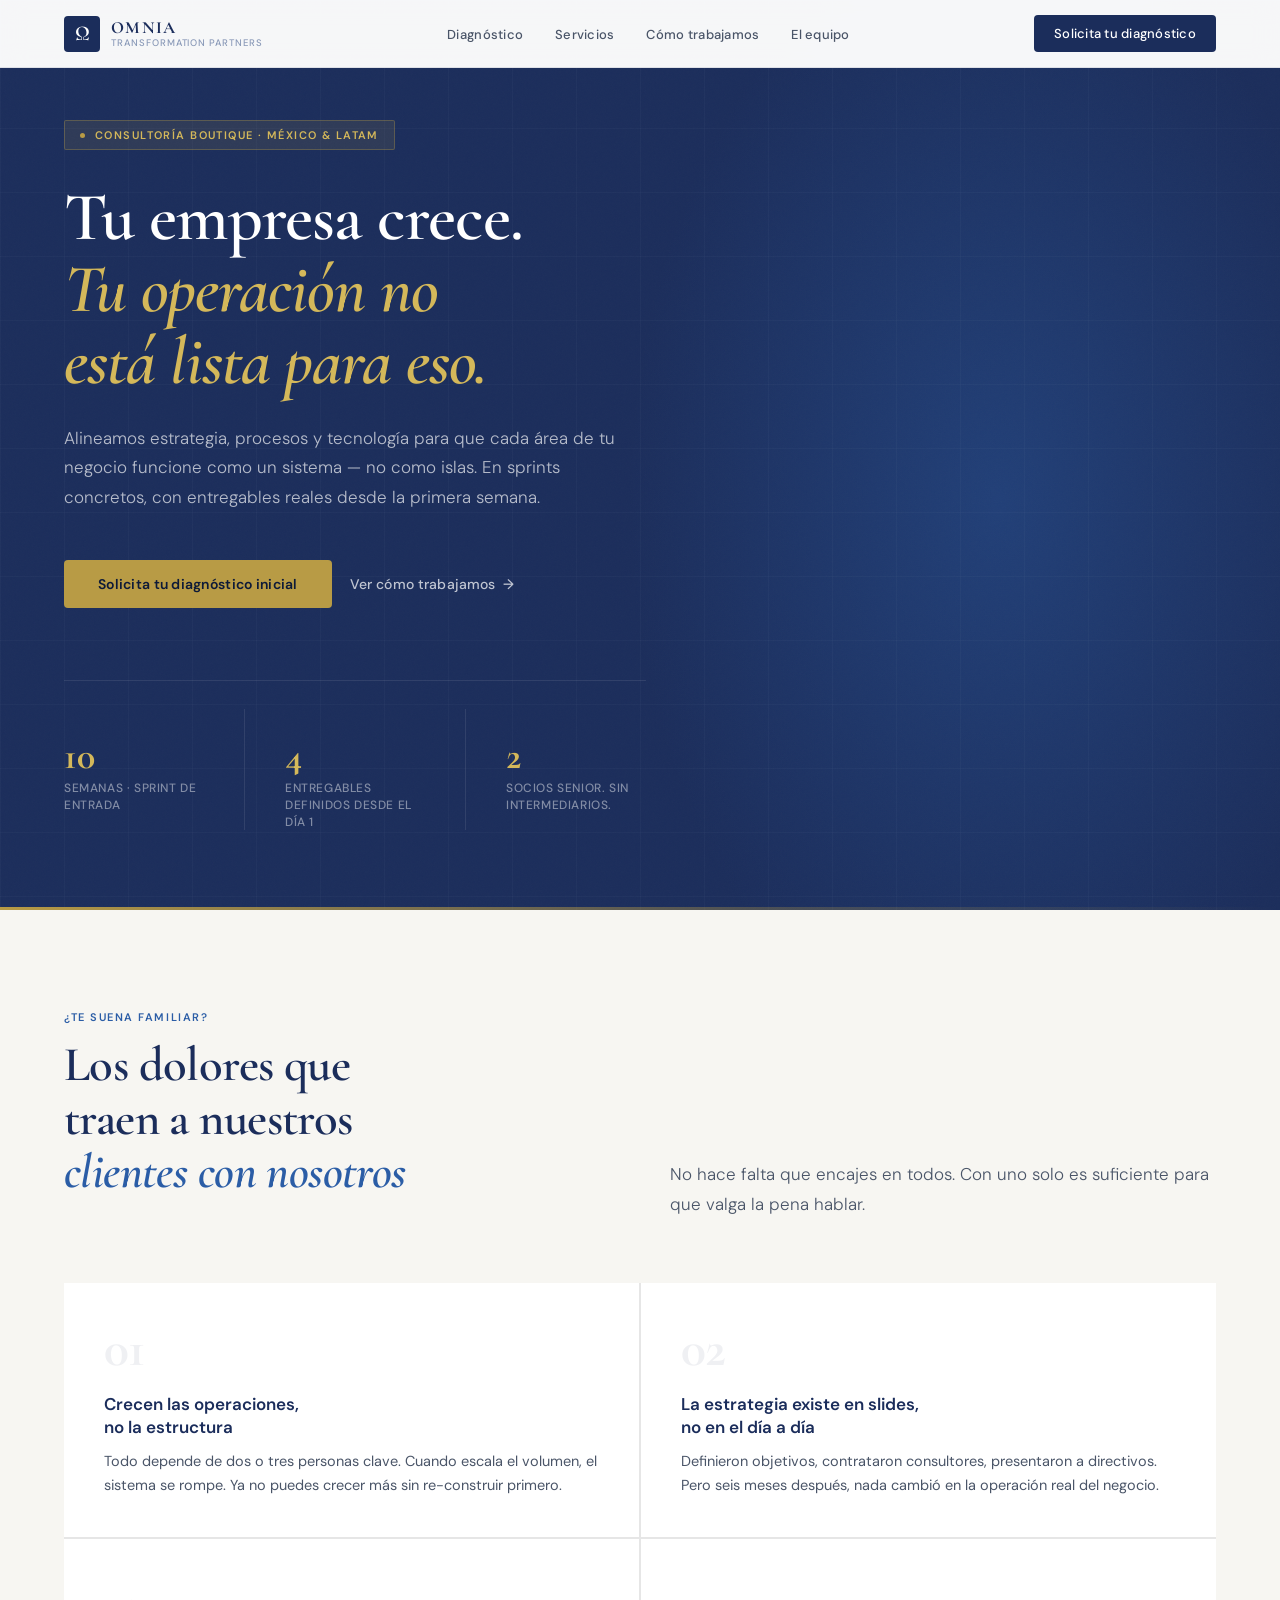
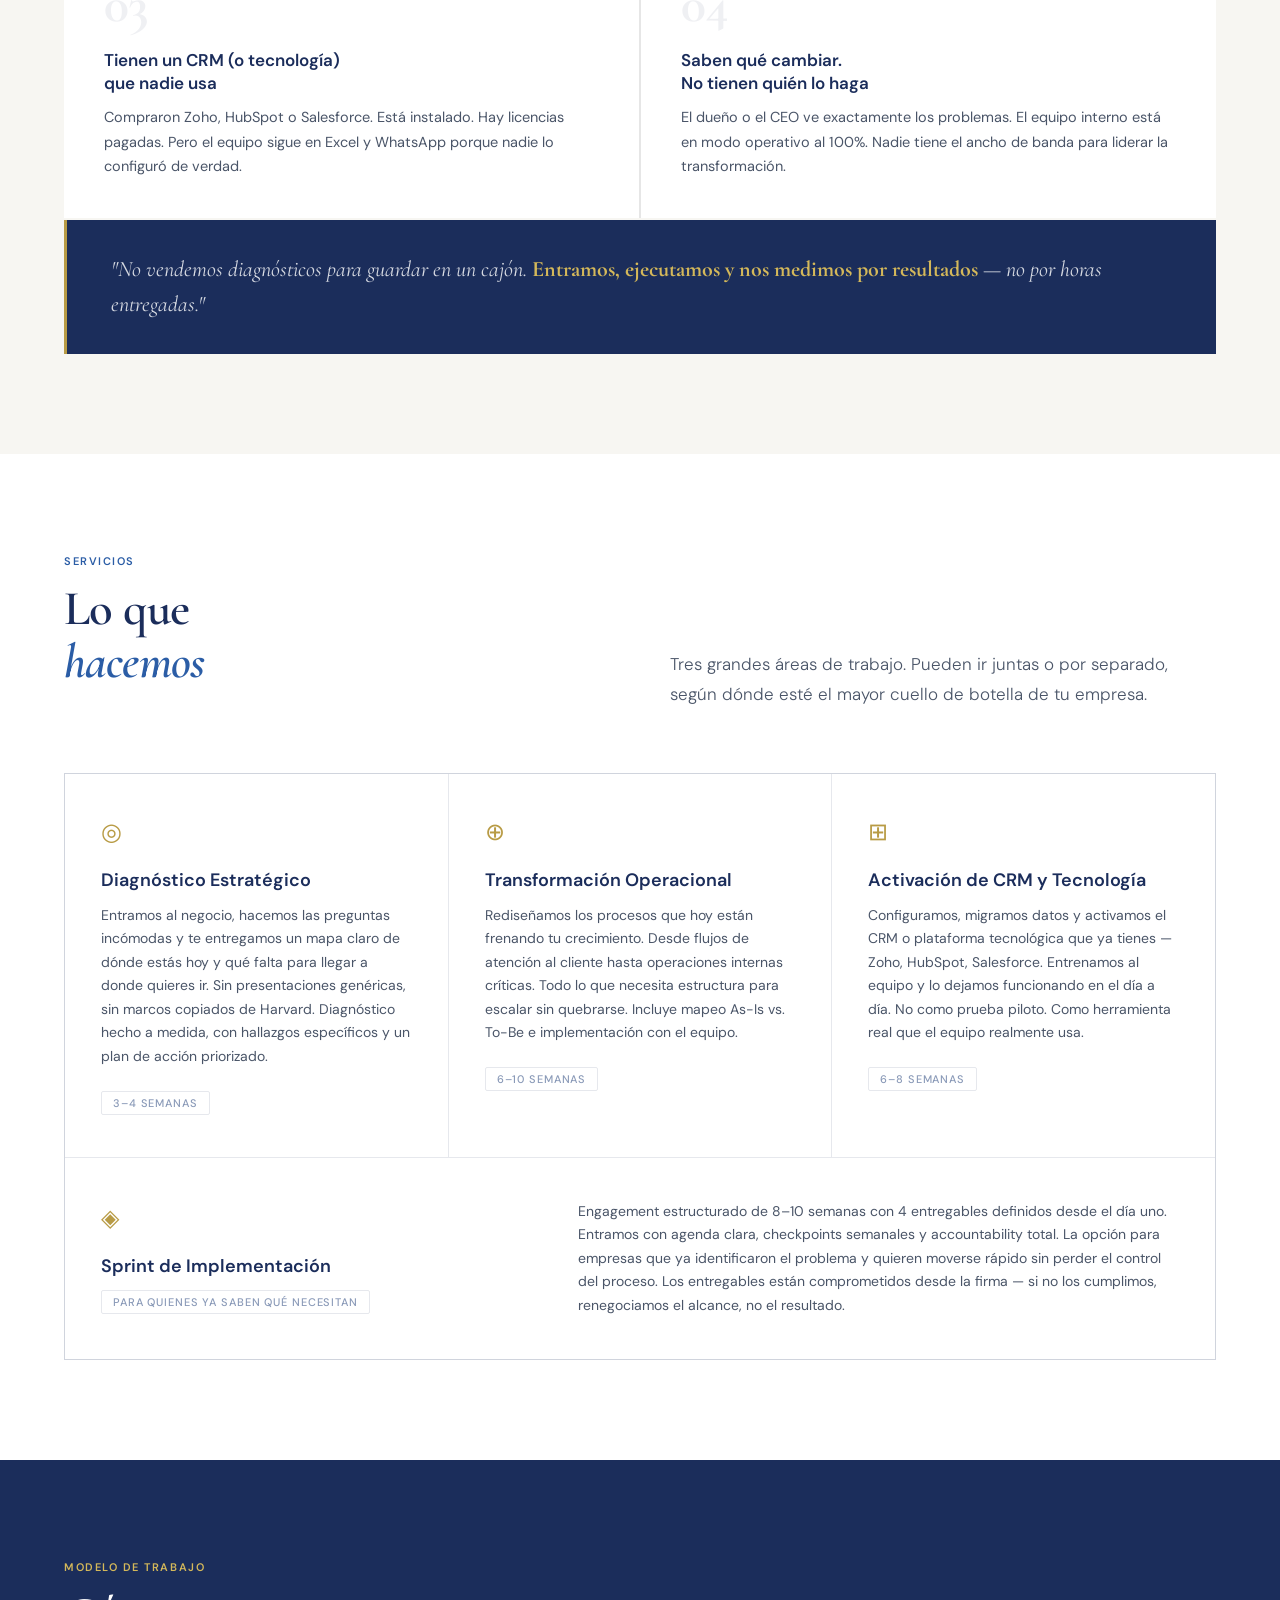
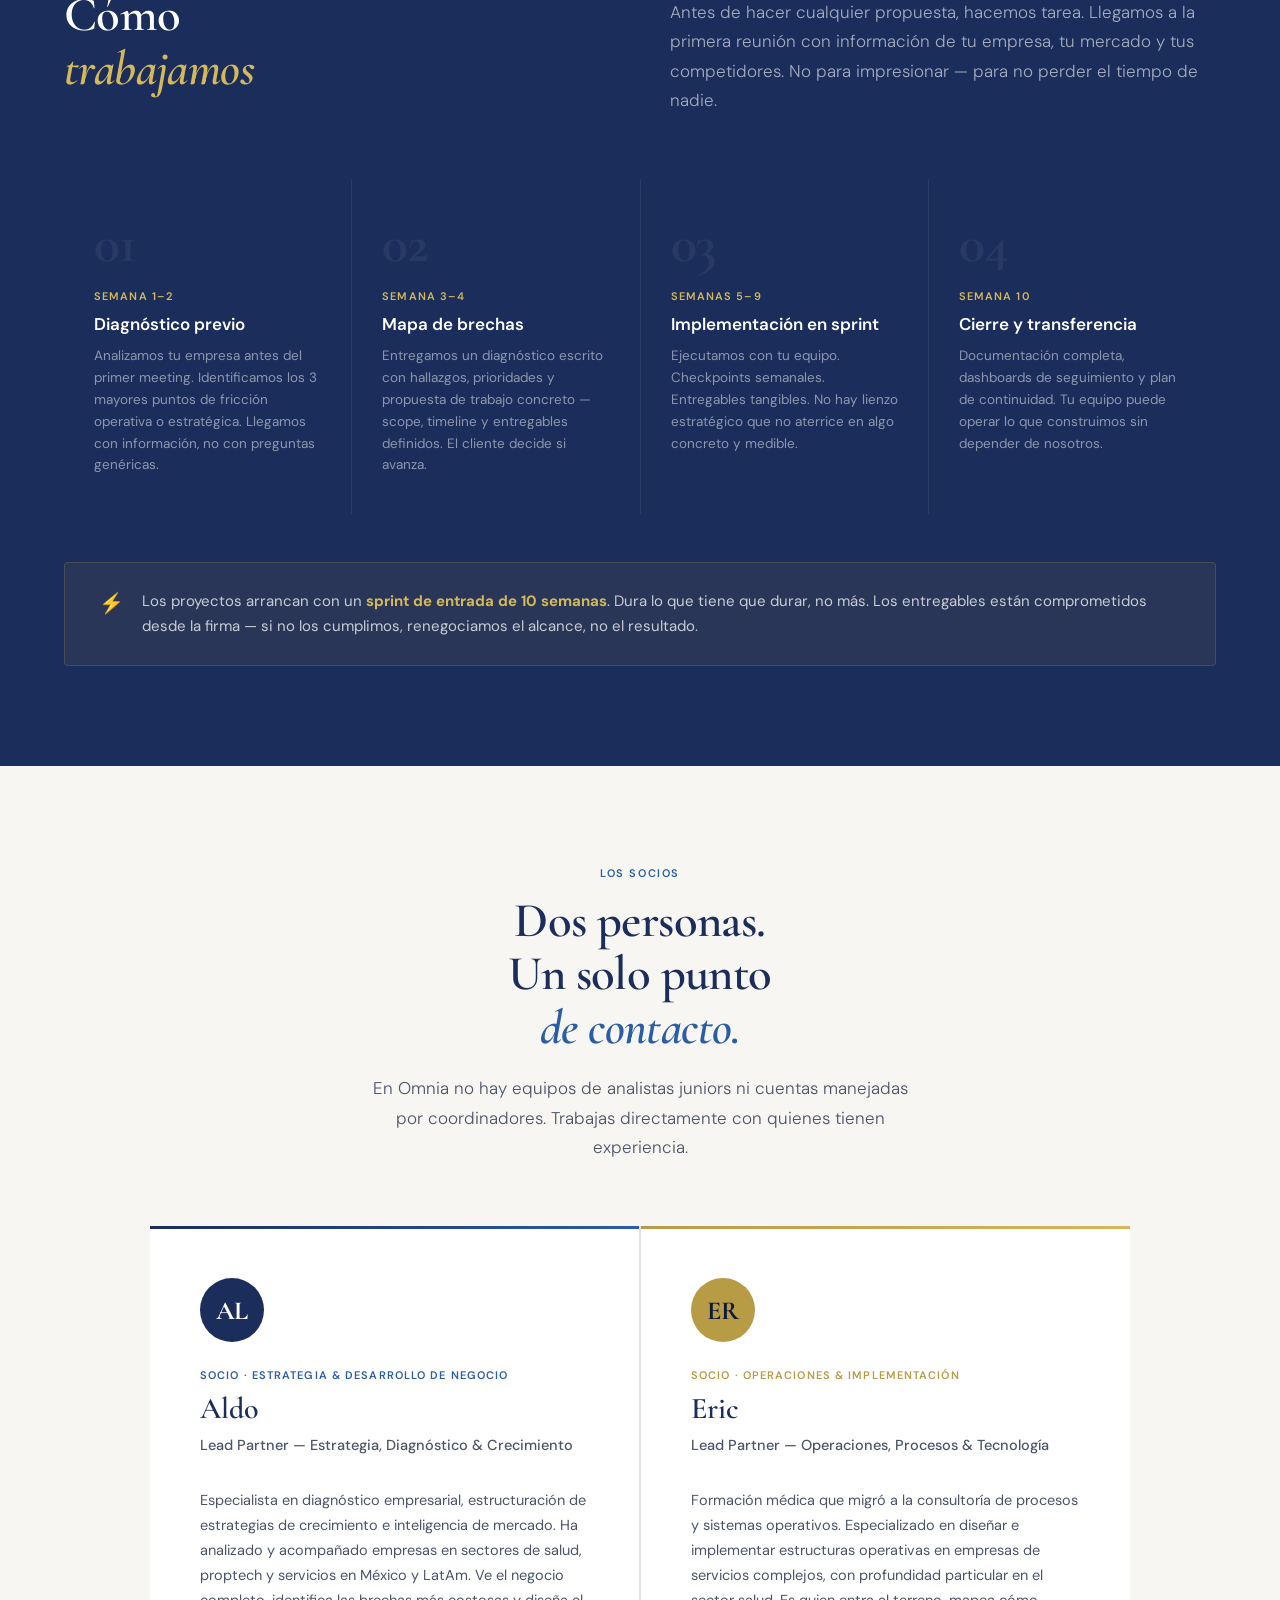
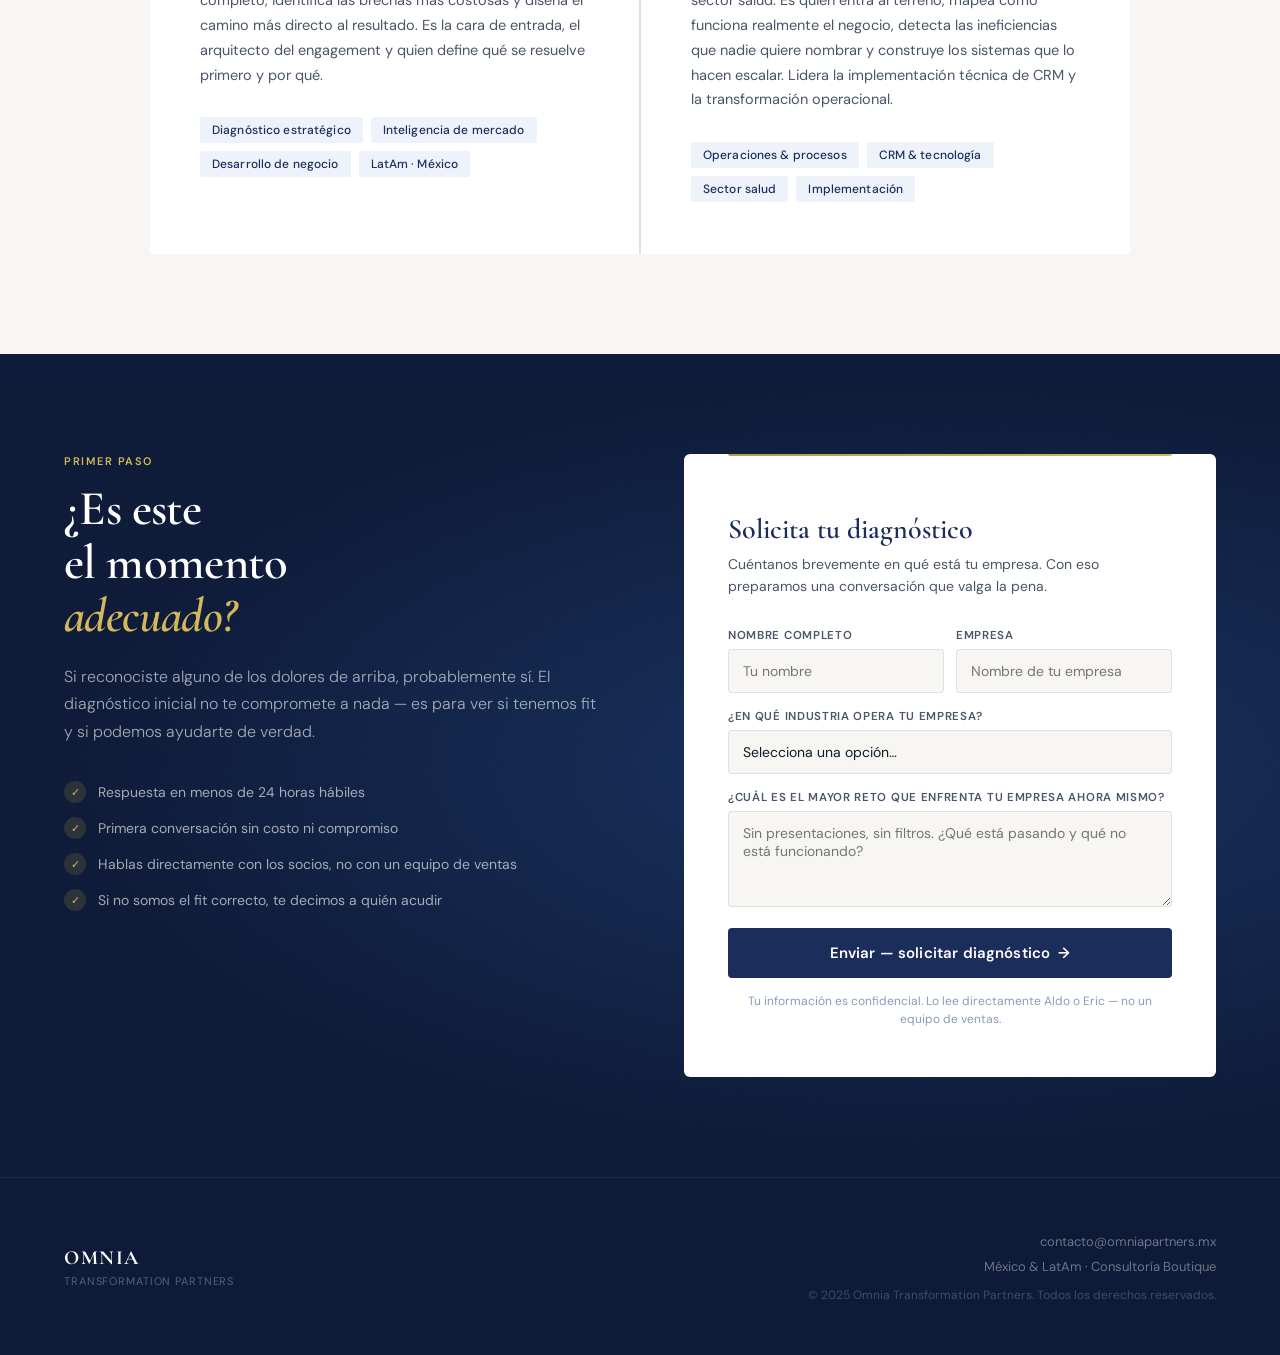
==== index.html @ 80f94634 "Add files via upload" ====
<!DOCTYPE html>
<html lang="es">
<head>
<meta charset="UTF-8">
<meta name="viewport" content="width=device-width, initial-scale=1.0">
<meta name="description" content="Omnia Transformation Partners — Consultoría boutique que alinea estrategia, procesos y tecnología para empresas en México y LatAm. Sprints concretos, entregables reales desde la primera semana.">
<meta property="og:title" content="Omnia Transformation Partners">
<meta property="og:description" content="Tu empresa crece. Tu operación no está lista para eso. Alineamos estrategia, procesos y tecnología en sprints concretos.">
<meta property="og:type" content="website">
<title>Omnia Transformation Partners — Consultoría Boutique · México & LatAm</title>

<link rel="preconnect" href="https://fonts.googleapis.com">
<link rel="preconnect" href="https://fonts.gstatic.com" crossorigin>
<link href="https://fonts.googleapis.com/css2?family=Cormorant+Garamond:ital,wght@0,400;0,500;0,600;0,700;1,400;1,600&family=DM+Sans:opsz,wght@9..40,300;9..40,400;9..40,500;9..40,600&display=swap" rel="stylesheet">

<style>
  /* ─── TOKENS ─── */
  :root {
    --navy:       #1B2D5B;
    --navy-deep:  #0D1A38;
    --navy-mid:   #152347;
    --blue:       #2B5DA6;
    --blue-light: #4A7BC4;
    --gold:       #B89B45;
    --gold-light: #D4B85A;
    --gold-pale:  rgba(184,155,69,0.12);
    --off-white:  #F7F6F2;
    --light-blue: #EEF3FB;
    --text-dark:  #0D1B2A;
    --text-mid:   #4A5568;
    --text-light: #8A9AB8;
    --white:      #FFFFFF;
    --border:     rgba(27,45,91,0.11);
    --border-w:   rgba(255,255,255,0.09);
  }

  /* ─── RESET ─── */
  *, *::before, *::after { margin: 0; padding: 0; box-sizing: border-box; }
  html { scroll-behavior: smooth; }
  body {
    font-family: 'DM Sans', sans-serif;
    color: var(--text-dark);
    background: var(--white);
    -webkit-font-smoothing: antialiased;
    overflow-x: hidden;
  }

  /* ─── ANIMATIONS ─── */
  @keyframes fadeUp {
    from { opacity: 0; transform: translateY(24px); }
    to   { opacity: 1; transform: translateY(0); }
  }
  @keyframes fadeIn {
    from { opacity: 0; }
    to   { opacity: 1; }
  }
  @keyframes gradientShift {
    0%   { background-position: 0% 50%; }
    50%  { background-position: 100% 50%; }
    100% { background-position: 0% 50%; }
  }
  @keyframes pulse-dot {
    0%, 100% { opacity: 1; }
    50%       { opacity: 0.4; }
  }

  .reveal {
    opacity: 0;
    transform: translateY(20px);
    transition: opacity 0.65s cubic-bezier(.22,1,.36,1), transform 0.65s cubic-bezier(.22,1,.36,1);
  }
  .reveal.visible {
    opacity: 1;
    transform: translateY(0);
  }
  .reveal-delay-1 { transition-delay: 0.1s; }
  .reveal-delay-2 { transition-delay: 0.2s; }
  .reveal-delay-3 { transition-delay: 0.3s; }
  .reveal-delay-4 { transition-delay: 0.4s; }

  /* ─── NAV ─── */
  nav {
    position: fixed;
    top: 0;
    left: 0;
    right: 0;
    z-index: 200;
    background: rgba(255,255,255,0.96);
    backdrop-filter: blur(12px);
    -webkit-backdrop-filter: blur(12px);
    border-bottom: 1px solid var(--border);
    padding: 0 5%;
    display: flex;
    align-items: center;
    justify-content: space-between;
    height: 68px;
    transition: box-shadow 0.3s;
  }
  nav.scrolled {
    box-shadow: 0 2px 20px rgba(13,26,56,0.08);
  }

  .logo {
    display: flex;
    align-items: center;
    gap: 11px;
    text-decoration: none;
  }
  .logo-mark {
    width: 36px;
    height: 36px;
    background: var(--navy);
    border-radius: 4px;
    display: flex;
    align-items: center;
    justify-content: center;
    color: white;
    font-family: 'Cormorant Garamond', serif;
    font-size: 21px;
    font-weight: 700;
    letter-spacing: -0.02em;
    flex-shrink: 0;
  }
  .logo-text { display: flex; flex-direction: column; line-height: 1.15; }
  .logo-text .brand {
    font-family: 'Cormorant Garamond', serif;
    font-size: 17px;
    font-weight: 700;
    color: var(--navy);
    letter-spacing: 0.08em;
  }
  .logo-text .sub {
    font-size: 9.5px;
    letter-spacing: 0.1em;
    text-transform: uppercase;
    color: var(--text-light);
    font-weight: 500;
  }

  .nav-links {
    display: flex;
    align-items: center;
    gap: 32px;
    list-style: none;
  }
  .nav-links a {
    font-size: 13px;
    font-weight: 500;
    color: var(--text-mid);
    text-decoration: none;
    letter-spacing: 0.02em;
    transition: color 0.2s;
  }
  .nav-links a:hover { color: var(--navy); }

  .nav-right { display: flex; align-items: center; gap: 24px; }

  .nav-cta {
    background: var(--navy);
    color: var(--white);
    padding: 10px 20px;
    border-radius: 4px;
    font-size: 13px;
    font-weight: 500;
    text-decoration: none;
    letter-spacing: 0.02em;
    transition: background 0.2s;
    white-space: nowrap;
  }
  .nav-cta:hover { background: var(--blue); }

  /* Hamburger */
  .hamburger {
    display: none;
    flex-direction: column;
    gap: 5px;
    cursor: pointer;
    padding: 4px;
    background: none;
    border: none;
  }
  .hamburger span {
    display: block;
    width: 24px;
    height: 2px;
    background: var(--navy);
    border-radius: 2px;
    transition: all 0.3s;
  }
  .hamburger.open span:nth-child(1) { transform: translateY(7px) rotate(45deg); }
  .hamburger.open span:nth-child(2) { opacity: 0; }
  .hamburger.open span:nth-child(3) { transform: translateY(-7px) rotate(-45deg); }

  /* Mobile nav */
  .mobile-menu {
    display: none;
    position: fixed;
    top: 68px;
    left: 0;
    right: 0;
    background: var(--white);
    border-bottom: 1px solid var(--border);
    padding: 24px 5%;
    z-index: 199;
    flex-direction: column;
    gap: 20px;
    box-shadow: 0 8px 32px rgba(13,26,56,0.1);
  }
  .mobile-menu.open { display: flex; }
  .mobile-menu a {
    font-size: 15px;
    font-weight: 500;
    color: var(--text-dark);
    text-decoration: none;
    padding: 8px 0;
    border-bottom: 1px solid var(--border);
  }
  .mobile-menu .mobile-cta {
    background: var(--navy);
    color: var(--white);
    padding: 14px 20px;
    border-radius: 4px;
    text-align: center;
    font-weight: 600;
    border: none;
  }

  /* ─── HERO ─── */
  .hero {
    background: var(--navy);
    min-height: 100svh;
    display: flex;
    align-items: center;
    padding: 120px 5% 80px;
    position: relative;
    overflow: hidden;
  }

  /* Radial gradient orbs */
  .hero::before {
    content: '';
    position: absolute;
    top: -10%;
    right: -8%;
    width: 60%;
    height: 130%;
    background: radial-gradient(ellipse at center, rgba(43,93,166,0.38) 0%, transparent 68%);
    pointer-events: none;
  }
  .hero::after {
    content: '';
    position: absolute;
    bottom: 0;
    left: 0;
    right: 0;
    height: 3px;
    background: linear-gradient(90deg, var(--gold) 0%, rgba(184,155,69,0.3) 60%, transparent 100%);
  }

  /* Noise texture overlay */
  .hero-noise {
    position: absolute;
    inset: 0;
    opacity: 0.025;
    background-image: url("data:image/svg+xml,%3Csvg viewBox='0 0 256 256' xmlns='http://www.w3.org/2000/svg'%3E%3Cfilter id='noise'%3E%3CfeTurbulence type='fractalNoise' baseFrequency='0.9' numOctaves='4' stitchTiles='stitch'/%3E%3C/filter%3E%3Crect width='100%25' height='100%25' filter='url(%23noise)'/%3E%3C/svg%3E");
    background-repeat: repeat;
    background-size: 128px;
    pointer-events: none;
  }

  /* Decorative grid lines */
  .hero-grid {
    position: absolute;
    inset: 0;
    background-image:
      linear-gradient(rgba(255,255,255,0.025) 1px, transparent 1px),
      linear-gradient(90deg, rgba(255,255,255,0.025) 1px, transparent 1px);
    background-size: 64px 64px;
    pointer-events: none;
  }

  .hero-inner {
    max-width: 820px;
    position: relative;
    z-index: 1;
    animation: fadeUp 0.9s cubic-bezier(.22,1,.36,1) both;
  }

  .hero-eyebrow {
    display: inline-flex;
    align-items: center;
    gap: 10px;
    background: rgba(184,155,69,0.12);
    border: 1px solid rgba(184,155,69,0.32);
    border-radius: 2px;
    padding: 7px 15px;
    margin-bottom: 32px;
    font-size: 11px;
    letter-spacing: 0.13em;
    text-transform: uppercase;
    color: var(--gold-light);
    font-weight: 600;
  }
  .eyebrow-dot {
    width: 5px;
    height: 5px;
    background: var(--gold);
    border-radius: 50%;
    animation: pulse-dot 2s ease-in-out infinite;
  }

  h1 {
    font-family: 'Cormorant Garamond', serif;
    font-size: clamp(42px, 5.5vw, 68px);
    font-weight: 600;
    line-height: 1.06;
    color: var(--white);
    letter-spacing: -0.015em;
    margin-bottom: 26px;
  }
  h1 em {
    font-style: italic;
    color: var(--gold-light);
  }

  .hero-sub {
    font-size: 17px;
    line-height: 1.72;
    color: rgba(255,255,255,0.68);
    max-width: 580px;
    margin-bottom: 48px;
    font-weight: 300;
  }

  .hero-ctas {
    display: flex;
    gap: 18px;
    align-items: center;
    flex-wrap: wrap;
    margin-bottom: 72px;
  }

  .btn-primary {
    background: var(--gold);
    color: var(--navy-deep);
    padding: 15px 34px;
    border-radius: 4px;
    font-size: 14px;
    font-weight: 600;
    text-decoration: none;
    letter-spacing: 0.02em;
    cursor: pointer;
    border: none;
    display: inline-block;
    transition: background 0.2s, transform 0.15s;
  }
  .btn-primary:hover { background: var(--gold-light); transform: translateY(-1px); }
  .btn-primary:active { transform: translateY(0); }

  .btn-ghost {
    color: rgba(255,255,255,0.72);
    font-size: 14px;
    font-weight: 500;
    text-decoration: none;
    display: inline-flex;
    align-items: center;
    gap: 8px;
    cursor: pointer;
    letter-spacing: 0.01em;
    padding: 15px 0;
    transition: color 0.2s;
  }
  .btn-ghost:hover { color: var(--white); }
  .btn-ghost .arr { transition: transform 0.2s; }
  .btn-ghost:hover .arr { transform: translateX(5px); }

  .hero-stats {
    display: flex;
    gap: 0;
    border-top: 1px solid rgba(255,255,255,0.09);
    padding-top: 0;
  }
  .stat-item {
    padding: 28px 40px 0 0;
    margin-top: 28px;
    margin-right: 40px;
    border-right: 1px solid rgba(255,255,255,0.09);
  }
  .stat-item:last-child { border-right: none; margin-right: 0; padding-right: 0; }
  .stat-item .num {
    font-family: 'Cormorant Garamond', serif;
    font-size: 38px;
    font-weight: 700;
    color: var(--gold-light);
    line-height: 1;
    margin-bottom: 5px;
  }
  .stat-item .label {
    font-size: 12px;
    color: rgba(255,255,255,0.45);
    letter-spacing: 0.05em;
    text-transform: uppercase;
    font-weight: 500;
    line-height: 1.4;
    max-width: 140px;
  }

  /* ─── SECTION COMMONS ─── */
  section { padding: 100px 5%; }

  .section-eyebrow {
    font-size: 11px;
    letter-spacing: 0.14em;
    text-transform: uppercase;
    color: var(--blue);
    font-weight: 600;
    margin-bottom: 14px;
  }

  h2 {
    font-family: 'Cormorant Garamond', serif;
    font-size: clamp(32px, 3.8vw, 50px);
    font-weight: 600;
    line-height: 1.1;
    letter-spacing: -0.012em;
    color: var(--navy);
    margin-bottom: 20px;
  }
  h2 em { font-style: italic; color: var(--blue); }

  .section-intro {
    font-size: 17px;
    line-height: 1.72;
    color: var(--text-mid);
    font-weight: 300;
  }

  .two-col-header {
    display: grid;
    grid-template-columns: 1fr 1fr;
    gap: 60px;
    align-items: end;
    margin-bottom: 64px;
  }

  /* ─── PAIN POINTS ─── */
  #dolores { background: var(--off-white); }

  .pain-cards {
    display: grid;
    grid-template-columns: 1fr 1fr;
    gap: 2px;
    background: rgba(27,45,91,0.08);
  }

  .pain-card {
    background: var(--white);
    padding: 40px;
    position: relative;
    transition: background 0.25s;
  }
  .pain-card:hover { background: var(--light-blue); }

  .pain-num {
    font-family: 'Cormorant Garamond', serif;
    font-size: 52px;
    font-weight: 700;
    color: rgba(27,45,91,0.07);
    line-height: 1;
    margin-bottom: 18px;
    letter-spacing: -0.02em;
  }

  .pain-card h3 {
    font-size: 17px;
    font-weight: 600;
    color: var(--navy);
    margin-bottom: 10px;
    line-height: 1.35;
  }
  .pain-card p {
    font-size: 14.5px;
    line-height: 1.68;
    color: var(--text-mid);
  }

  .pain-quote {
    margin-top: 2px;
    background: var(--navy);
    border-left: 3px solid var(--gold);
    padding: 32px 44px;
  }
  .pain-quote blockquote {
    font-family: 'Cormorant Garamond', serif;
    font-size: 22px;
    font-style: italic;
    color: rgba(255,255,255,0.82);
    line-height: 1.58;
    font-weight: 400;
  }
  .pain-quote blockquote strong { color: var(--gold-light); font-style: normal; }

  /* ─── SERVICES ─── */
  #servicios { background: var(--white); }

  .services-grid {
    display: grid;
    grid-template-columns: repeat(3, 1fr);
    gap: 1px;
    background: var(--border);
    border: 1px solid var(--border);
  }

  .svc-card {
    background: var(--white);
    padding: 42px 36px;
    transition: background 0.25s;
    cursor: default;
  }
  .svc-card:hover { background: var(--navy); }
  .svc-card:hover .svc-icon      { color: var(--gold-light); }
  .svc-card:hover h3             { color: var(--white); }
  .svc-card:hover p              { color: rgba(255,255,255,0.6); }
  .svc-card:hover .svc-duration  { border-color: rgba(255,255,255,0.18); color: rgba(255,255,255,0.45); }

  .svc-icon {
    font-size: 24px;
    margin-bottom: 22px;
    color: var(--gold);
    display: block;
    transition: color 0.25s;
  }
  .svc-card h3 {
    font-size: 18px;
    font-weight: 600;
    color: var(--navy);
    margin-bottom: 12px;
    line-height: 1.28;
    transition: color 0.25s;
  }
  .svc-card p {
    font-size: 14px;
    line-height: 1.68;
    color: var(--text-mid);
    margin-bottom: 22px;
    transition: color 0.25s;
  }
  .svc-duration {
    display: inline-block;
    font-size: 11px;
    letter-spacing: 0.08em;
    text-transform: uppercase;
    color: var(--text-light);
    border: 1px solid var(--border);
    padding: 4px 11px;
    border-radius: 2px;
    font-weight: 500;
    transition: all 0.25s;
  }

  /* Sprint wide card */
  .svc-card.wide {
    grid-column: span 3;
    display: grid;
    grid-template-columns: 5fr 7fr;
    gap: 48px;
    align-items: center;
    border-top: none;
  }
  .svc-card.wide .svc-card-left { }
  .svc-card.wide p { margin-bottom: 0; }

  /* ─── HOW WE WORK ─── */
  #como-trabajamos {
    background: var(--navy);
    color: var(--white);
  }
  #como-trabajamos .section-eyebrow { color: var(--gold-light); }
  #como-trabajamos h2              { color: var(--white); }
  #como-trabajamos h2 em           { color: var(--gold-light); }
  #como-trabajamos .section-intro  { color: rgba(255,255,255,0.6); }

  .sprint-grid {
    display: grid;
    grid-template-columns: repeat(4, 1fr);
    gap: 1px;
    background: rgba(255,255,255,0.08);
    margin-top: 64px;
  }

  .sprint-step {
    background: var(--navy);
    padding: 38px 30px;
    transition: background 0.25s;
  }
  .sprint-step:hover { background: rgba(43,93,166,0.28); }

  .step-num {
    font-family: 'Cormorant Garamond', serif;
    font-size: 54px;
    font-weight: 700;
    color: rgba(255,255,255,0.06);
    line-height: 1;
    margin-bottom: 18px;
    letter-spacing: -0.02em;
  }
  .step-week {
    font-size: 11px;
    letter-spacing: 0.1em;
    text-transform: uppercase;
    color: var(--gold-light);
    font-weight: 600;
    margin-bottom: 10px;
  }
  .sprint-step h3 {
    font-size: 17px;
    font-weight: 600;
    color: var(--white);
    margin-bottom: 10px;
    line-height: 1.3;
  }
  .sprint-step p {
    font-size: 13.5px;
    line-height: 1.62;
    color: rgba(255,255,255,0.5);
  }

  .how-callout {
    margin-top: 48px;
    display: flex;
    align-items: flex-start;
    gap: 18px;
    padding: 26px 34px;
    background: rgba(184,155,69,0.09);
    border: 1px solid rgba(184,155,69,0.22);
    border-radius: 4px;
  }
  .callout-icon { font-size: 20px; margin-top: 1px; flex-shrink: 0; }
  .how-callout p {
    font-size: 15px;
    color: rgba(255,255,255,0.75);
    line-height: 1.65;
  }
  .how-callout strong { color: var(--gold-light); }

  /* ─── TEAM ─── */
  #equipo { background: var(--off-white); }

  .team-header {
    text-align: center;
    max-width: 560px;
    margin: 0 auto 64px;
  }
  .team-header .section-intro {
    text-align: center;
    margin-top: 14px;
  }

  .partners {
    display: grid;
    grid-template-columns: 1fr 1fr;
    gap: 2px;
    background: var(--border);
    max-width: 980px;
    margin: 0 auto;
  }

  .partner-card {
    background: var(--white);
    padding: 52px 50px;
    position: relative;
    overflow: hidden;
  }
  .partner-card::before {
    content: '';
    position: absolute;
    top: 0; left: 0; right: 0;
    height: 3px;
    background: linear-gradient(90deg, var(--navy), var(--blue));
  }
  .partner-card.gold-top::before {
    background: linear-gradient(90deg, var(--gold), var(--gold-light));
  }

  .partner-avatar {
    width: 64px;
    height: 64px;
    border-radius: 50%;
    background: var(--navy);
    display: flex;
    align-items: center;
    justify-content: center;
    font-family: 'Cormorant Garamond', serif;
    font-size: 26px;
    font-weight: 700;
    color: var(--white);
    margin-bottom: 26px;
    letter-spacing: -0.01em;
  }
  .partner-avatar.gold {
    background: var(--gold);
    color: var(--navy-deep);
  }

  .partner-role {
    font-size: 11px;
    letter-spacing: 0.1em;
    text-transform: uppercase;
    color: var(--blue);
    font-weight: 600;
    margin-bottom: 8px;
  }
  .gold-top .partner-role { color: var(--gold); }

  .partner-card h3 {
    font-family: 'Cormorant Garamond', serif;
    font-size: 30px;
    font-weight: 600;
    color: var(--navy);
    margin-bottom: 6px;
  }
  .partner-title {
    font-size: 14px;
    font-weight: 500;
    color: var(--text-mid);
    margin-bottom: 24px;
  }
  .partner-card p {
    font-size: 14.5px;
    line-height: 1.72;
    color: var(--text-mid);
    margin-bottom: 30px;
  }

  .partner-tags {
    display: flex;
    flex-wrap: wrap;
    gap: 8px;
  }
  .tag {
    font-size: 12px;
    padding: 5px 12px;
    border-radius: 2px;
    font-weight: 500;
    background: var(--light-blue);
    color: var(--navy);
    letter-spacing: 0.01em;
  }

  /* ─── CTA / FORM ─── */
  #contacto {
    background: var(--navy-deep);
    position: relative;
    overflow: hidden;
  }
  #contacto::before {
    content: '';
    position: absolute;
    inset: 0;
    background: radial-gradient(ellipse at 72% 50%, rgba(43,93,166,0.36) 0%, transparent 65%);
    pointer-events: none;
  }
  #contacto .hero-noise { opacity: 0.02; }

  .cta-inner {
    display: grid;
    grid-template-columns: 1fr 1fr;
    gap: 88px;
    align-items: start;
    position: relative;
    z-index: 1;
  }

  .cta-copy .section-eyebrow { color: var(--gold-light); }
  .cta-copy h2 { color: var(--white); }
  .cta-copy h2 em { color: var(--gold-light); }
  .cta-copy > p {
    font-size: 16px;
    line-height: 1.72;
    color: rgba(255,255,255,0.62);
    margin-bottom: 36px;
    font-weight: 300;
  }

  .trust-list {
    display: flex;
    flex-direction: column;
    gap: 14px;
  }
  .trust-item {
    display: flex;
    align-items: center;
    gap: 12px;
    font-size: 14px;
    color: rgba(255,255,255,0.62);
    line-height: 1.45;
  }
  .trust-check {
    width: 22px;
    height: 22px;
    background: rgba(184,155,69,0.18);
    border-radius: 50%;
    display: flex;
    align-items: center;
    justify-content: center;
    font-size: 11px;
    color: var(--gold-light);
    flex-shrink: 0;
  }

  /* Form */
  .cta-form-wrap {
    background: var(--white);
    border-radius: 6px;
    padding: 48px 44px;
    position: relative;
  }
  .cta-form-wrap::before {
    content: '';
    position: absolute;
    top: 0; left: 44px; right: 44px;
    height: 2px;
    background: linear-gradient(90deg, var(--gold), var(--gold-light));
    border-radius: 0 0 2px 2px;
  }

  .cta-form-wrap h3 {
    font-family: 'Cormorant Garamond', serif;
    font-size: 28px;
    font-weight: 600;
    color: var(--navy);
    margin-bottom: 8px;
    margin-top: 10px;
  }
  .form-sub {
    font-size: 14px;
    color: var(--text-mid);
    margin-bottom: 30px;
    line-height: 1.55;
  }

  .form-group { margin-bottom: 16px; }
  .form-group label {
    display: block;
    font-size: 11.5px;
    font-weight: 600;
    letter-spacing: 0.06em;
    text-transform: uppercase;
    color: var(--text-mid);
    margin-bottom: 6px;
  }
  .form-group input,
  .form-group textarea,
  .form-group select {
    width: 100%;
    padding: 12px 14px;
    border: 1.5px solid var(--border);
    border-radius: 4px;
    font-family: 'DM Sans', sans-serif;
    font-size: 14px;
    color: var(--text-dark);
    background: var(--off-white);
    outline: none;
    transition: border-color 0.2s, background 0.2s;
    resize: vertical;
    appearance: none;
  }
  .form-group input:focus,
  .form-group textarea:focus,
  .form-group select:focus {
    border-color: var(--navy);
    background: var(--white);
  }
  .form-group textarea { min-height: 96px; }

  .form-grid { display: grid; grid-template-columns: 1fr 1fr; gap: 12px; }

  .form-submit {
    width: 100%;
    background: var(--navy);
    color: var(--white);
    padding: 15px;
    border: none;
    border-radius: 4px;
    font-family: 'DM Sans', sans-serif;
    font-size: 15px;
    font-weight: 600;
    cursor: pointer;
    margin-top: 8px;
    letter-spacing: 0.01em;
    transition: background 0.2s, transform 0.15s;
    display: flex;
    align-items: center;
    justify-content: center;
    gap: 8px;
  }
  .form-submit:hover { background: var(--blue); }
  .form-submit:active { transform: scale(0.99); }
  .form-submit .submit-arrow { transition: transform 0.2s; }
  .form-submit:hover .submit-arrow { transform: translateX(4px); }

  .form-disclaimer {
    margin-top: 14px;
    font-size: 12px;
    color: var(--text-light);
    text-align: center;
    line-height: 1.55;
  }

  /* Form success state */
  .form-success {
    display: none;
    flex-direction: column;
    align-items: center;
    text-align: center;
    padding: 40px 20px;
    gap: 16px;
  }
  .form-success.visible { display: flex; }
  .success-icon {
    width: 64px;
    height: 64px;
    background: rgba(27,45,91,0.06);
    border-radius: 50%;
    display: flex;
    align-items: center;
    justify-content: center;
    font-size: 26px;
    color: var(--gold);
  }
  .form-success h4 {
    font-family: 'Cormorant Garamond', serif;
    font-size: 24px;
    font-weight: 600;
    color: var(--navy);
  }
  .form-success p {
    font-size: 14px;
    color: var(--text-mid);
    line-height: 1.6;
    max-width: 300px;
  }

  /* ─── FOOTER ─── */
  footer {
    background: var(--navy-deep);
    padding: 52px 5%;
    display: flex;
    align-items: center;
    justify-content: space-between;
    border-top: 1px solid rgba(255,255,255,0.06);
  }

  .footer-logo .brand {
    font-family: 'Cormorant Garamond', serif;
    font-size: 20px;
    font-weight: 700;
    color: var(--white);
    letter-spacing: 0.08em;
  }
  .footer-logo .sub {
    font-size: 11px;
    letter-spacing: 0.08em;
    text-transform: uppercase;
    color: rgba(255,255,255,0.3);
    margin-top: 4px;
  }

  .footer-right {
    text-align: right;
  }
  .footer-right a {
    font-size: 13px;
    color: rgba(255,255,255,0.4);
    text-decoration: none;
    display: block;
    line-height: 1.9;
    transition: color 0.2s;
  }
  .footer-right a:hover { color: rgba(255,255,255,0.7); }
  .footer-right .copyright {
    font-size: 12px;
    color: rgba(255,255,255,0.22);
    margin-top: 8px;
  }

  /* ─── RESPONSIVE ─── */
  @media (max-width: 960px) {
    .nav-links { display: none; }
    .hamburger { display: flex; }

    .two-col-header { grid-template-columns: 1fr; gap: 24px; }
    .cta-inner { grid-template-columns: 1fr; gap: 48px; }
    .sprint-grid { grid-template-columns: 1fr 1fr; }
    .svc-card.wide { grid-column: span 3; }
  }

  @media (max-width: 768px) {
    section { padding: 72px 5%; }

    .hero { padding: 100px 5% 64px; }
    .hero-stats { flex-direction: column; gap: 0; }
    .stat-item { border-right: none; border-bottom: 1px solid rgba(255,255,255,0.09); padding: 20px 0; margin: 0; }
    .stat-item:last-child { border-bottom: none; }

    .pain-cards { grid-template-columns: 1fr; }
    .services-grid { grid-template-columns: 1fr; }
    .svc-card.wide { grid-column: span 1; grid-template-columns: 1fr; }
    .sprint-grid { grid-template-columns: 1fr; }
    .partners { grid-template-columns: 1fr; }
    .form-grid { grid-template-columns: 1fr; }
    .partner-card { padding: 40px 32px; }
    .cta-form-wrap { padding: 36px 28px; }

    footer { flex-direction: column; gap: 28px; text-align: center; }
    .footer-right { text-align: center; }
  }

  @media (max-width: 480px) {
    h1 { font-size: 38px; }
    .hero-ctas { flex-direction: column; align-items: flex-start; }
    .btn-primary { width: 100%; text-align: center; }
  }
</style>
</head>
<body>

<!-- ─── NAV ─── -->
<nav id="nav">
  <a href="#inicio" class="logo">
    <div class="logo-mark">Ω</div>
    <div class="logo-text">
      <span class="brand">OMNIA</span>
      <span class="sub">Transformation Partners</span>
    </div>
  </a>

  <ul class="nav-links">
    <li><a href="#dolores">Diagnóstico</a></li>
    <li><a href="#servicios">Servicios</a></li>
    <li><a href="#como-trabajamos">Cómo trabajamos</a></li>
    <li><a href="#equipo">El equipo</a></li>
  </ul>

  <div class="nav-right">
    <a href="#contacto" class="nav-cta">Solicita tu diagnóstico</a>
    <button class="hamburger" id="hamburger" aria-label="Menú">
      <span></span><span></span><span></span>
    </button>
  </div>
</nav>

<!-- Mobile menu -->
<div class="mobile-menu" id="mobileMenu">
  <a href="#dolores"        onclick="closeMobile()">¿Te suena familiar?</a>
  <a href="#servicios"      onclick="closeMobile()">Servicios</a>
  <a href="#como-trabajamos" onclick="closeMobile()">Cómo trabajamos</a>
  <a href="#equipo"         onclick="closeMobile()">El equipo</a>
  <a href="#contacto" class="mobile-cta" onclick="closeMobile()">Solicita tu diagnóstico →</a>
</div>

<!-- ─── HERO ─── -->
<section class="hero" id="inicio">
  <div class="hero-noise"></div>
  <div class="hero-grid"></div>

  <div class="hero-inner">
    <div class="hero-eyebrow">
      <span class="eyebrow-dot"></span>
      Consultoría boutique · México &amp; LatAm
    </div>

    <h1>Tu empresa crece.<br><em>Tu operación no<br>está lista para eso.</em></h1>

    <p class="hero-sub">
      Alineamos estrategia, procesos y tecnología para que cada área de tu negocio funcione como un sistema — no como islas. En sprints concretos, con entregables reales desde la primera semana.
    </p>

    <div class="hero-ctas">
      <a href="#contacto" class="btn-primary">Solicita tu diagnóstico inicial</a>
      <a href="#como-trabajamos" class="btn-ghost">Ver cómo trabajamos <span class="arr">→</span></a>
    </div>

    <div class="hero-stats">
      <div class="stat-item">
        <div class="num">10</div>
        <div class="label">Semanas · sprint de entrada</div>
      </div>
      <div class="stat-item">
        <div class="num">4</div>
        <div class="label">Entregables definidos desde el día 1</div>
      </div>
      <div class="stat-item">
        <div class="num">2</div>
        <div class="label">Socios senior. Sin intermediarios.</div>
      </div>
    </div>
  </div>
</section>

<!-- ─── PAIN POINTS ─── -->
<section id="dolores">
  <div class="two-col-header reveal">
    <div>
      <div class="section-eyebrow">¿Te suena familiar?</div>
      <h2>Los dolores que<br>traen a nuestros<br><em>clientes con nosotros</em></h2>
    </div>
    <div>
      <p class="section-intro">No hace falta que encajes en todos. Con uno solo es suficiente para que valga la pena hablar.</p>
    </div>
  </div>

  <div class="pain-cards">
    <div class="pain-card reveal reveal-delay-1">
      <div class="pain-num">01</div>
      <h3>Crecen las operaciones,<br>no la estructura</h3>
      <p>Todo depende de dos o tres personas clave. Cuando escala el volumen, el sistema se rompe. Ya no puedes crecer más sin re-construir primero.</p>
    </div>
    <div class="pain-card reveal reveal-delay-2">
      <div class="pain-num">02</div>
      <h3>La estrategia existe en slides,<br>no en el día a día</h3>
      <p>Definieron objetivos, contrataron consultores, presentaron a directivos. Pero seis meses después, nada cambió en la operación real del negocio.</p>
    </div>
    <div class="pain-card reveal reveal-delay-3">
      <div class="pain-num">03</div>
      <h3>Tienen un CRM (o tecnología)<br>que nadie usa</h3>
      <p>Compraron Zoho, HubSpot o Salesforce. Está instalado. Hay licencias pagadas. Pero el equipo sigue en Excel y WhatsApp porque nadie lo configuró de verdad.</p>
    </div>
    <div class="pain-card reveal reveal-delay-4">
      <div class="pain-num">04</div>
      <h3>Saben qué cambiar.<br>No tienen quién lo haga</h3>
      <p>El dueño o el CEO ve exactamente los problemas. El equipo interno está en modo operativo al 100%. Nadie tiene el ancho de banda para liderar la transformación.</p>
    </div>
  </div>
  <div class="pain-quote reveal">
    <blockquote>"No vendemos diagnósticos para guardar en un cajón. <strong>Entramos, ejecutamos y nos medimos por resultados</strong> — no por horas entregadas."</blockquote>
  </div>
</section>

<!-- ─── SERVICES ─── -->
<section id="servicios">
  <div class="two-col-header reveal">
    <div>
      <div class="section-eyebrow">Servicios</div>
      <h2>Lo que<br><em>hacemos</em></h2>
    </div>
    <div>
      <p class="section-intro">Tres grandes áreas de trabajo. Pueden ir juntas o por separado, según dónde esté el mayor cuello de botella de tu empresa.</p>
    </div>
  </div>

  <div class="services-grid reveal">
    <div class="svc-card">
      <span class="svc-icon">◎</span>
      <h3>Diagnóstico Estratégico</h3>
      <p>Entramos al negocio, hacemos las preguntas incómodas y te entregamos un mapa claro de dónde estás hoy y qué falta para llegar a donde quieres ir. Sin presentaciones genéricas, sin marcos copiados de Harvard. Diagnóstico hecho a medida, con hallazgos específicos y un plan de acción priorizado.</p>
      <span class="svc-duration">3–4 semanas</span>
    </div>

    <div class="svc-card">
      <span class="svc-icon">⊕</span>
      <h3>Transformación Operacional</h3>
      <p>Rediseñamos los procesos que hoy están frenando tu crecimiento. Desde flujos de atención al cliente hasta operaciones internas críticas. Todo lo que necesita estructura para escalar sin quebrarse. Incluye mapeo As-Is vs. To-Be e implementación con el equipo.</p>
      <span class="svc-duration">6–10 semanas</span>
    </div>

    <div class="svc-card">
      <span class="svc-icon">⊞</span>
      <h3>Activación de CRM y Tecnología</h3>
      <p>Configuramos, migramos datos y activamos el CRM o plataforma tecnológica que ya tienes — Zoho, HubSpot, Salesforce. Entrenamos al equipo y lo dejamos funcionando en el día a día. No como prueba piloto. Como herramienta real que el equipo realmente usa.</p>
      <span class="svc-duration">6–8 semanas</span>
    </div>

    <div class="svc-card wide">
      <div class="svc-card-left">
        <span class="svc-icon">◈</span>
        <h3>Sprint de Implementación</h3>
        <span class="svc-duration">Para quienes ya saben qué necesitan</span>
      </div>
      <p>Engagement estructurado de 8–10 semanas con 4 entregables definidos desde el día uno. Entramos con agenda clara, checkpoints semanales y accountability total. La opción para empresas que ya identificaron el problema y quieren moverse rápido sin perder el control del proceso. Los entregables están comprometidos desde la firma — si no los cumplimos, renegociamos el alcance, no el resultado.</p>
    </div>
  </div>
</section>

<!-- ─── HOW WE WORK ─── -->
<section id="como-trabajamos">
  <div class="two-col-header reveal">
    <div>
      <div class="section-eyebrow">Modelo de trabajo</div>
      <h2>Cómo<br><em>trabajamos</em></h2>
    </div>
    <div>
      <p class="section-intro">Antes de hacer cualquier propuesta, hacemos tarea. Llegamos a la primera reunión con información de tu empresa, tu mercado y tus competidores. No para impresionar — para no perder el tiempo de nadie.</p>
    </div>
  </div>

  <div class="sprint-grid reveal">
    <div class="sprint-step">
      <div class="step-num">01</div>
      <div class="step-week">Semana 1–2</div>
      <h3>Diagnóstico previo</h3>
      <p>Analizamos tu empresa antes del primer meeting. Identificamos los 3 mayores puntos de fricción operativa o estratégica. Llegamos con información, no con preguntas genéricas.</p>
    </div>
    <div class="sprint-step">
      <div class="step-num">02</div>
      <div class="step-week">Semana 3–4</div>
      <h3>Mapa de brechas</h3>
      <p>Entregamos un diagnóstico escrito con hallazgos, prioridades y propuesta de trabajo concreto — scope, timeline y entregables definidos. El cliente decide si avanza.</p>
    </div>
    <div class="sprint-step">
      <div class="step-num">03</div>
      <div class="step-week">Semanas 5–9</div>
      <h3>Implementación en sprint</h3>
      <p>Ejecutamos con tu equipo. Checkpoints semanales. Entregables tangibles. No hay lienzo estratégico que no aterrice en algo concreto y medible.</p>
    </div>
    <div class="sprint-step">
      <div class="step-num">04</div>
      <div class="step-week">Semana 10</div>
      <h3>Cierre y transferencia</h3>
      <p>Documentación completa, dashboards de seguimiento y plan de continuidad. Tu equipo puede operar lo que construimos sin depender de nosotros.</p>
    </div>
  </div>

  <div class="how-callout reveal">
    <div class="callout-icon">⚡</div>
    <p>Los proyectos arrancan con un <strong>sprint de entrada de 10 semanas</strong>. Dura lo que tiene que durar, no más. Los entregables están comprometidos desde la firma — si no los cumplimos, renegociamos el alcance, no el resultado.</p>
  </div>
</section>

<!-- ─── TEAM ─── -->
<section id="equipo">
  <div class="team-header reveal">
    <div class="section-eyebrow">Los socios</div>
    <h2>Dos personas.<br>Un solo punto<br><em>de contacto.</em></h2>
    <p class="section-intro">En Omnia no hay equipos de analistas juniors ni cuentas manejadas por coordinadores. Trabajas directamente con quienes tienen experiencia.</p>
  </div>

  <div class="partners">
    <div class="partner-card reveal">
      <div class="partner-avatar">AL</div>
      <div class="partner-role">Socio · Estrategia &amp; Desarrollo de Negocio</div>
      <h3>Aldo</h3>
      <p class="partner-title">Lead Partner — Estrategia, Diagnóstico &amp; Crecimiento</p>
      <p>Especialista en diagnóstico empresarial, estructuración de estrategias de crecimiento e inteligencia de mercado. Ha analizado y acompañado empresas en sectores de salud, proptech y servicios en México y LatAm. Ve el negocio completo, identifica las brechas más costosas y diseña el camino más directo al resultado. Es la cara de entrada, el arquitecto del engagement y quien define qué se resuelve primero y por qué.</p>
      <div class="partner-tags">
        <span class="tag">Diagnóstico estratégico</span>
        <span class="tag">Inteligencia de mercado</span>
        <span class="tag">Desarrollo de negocio</span>
        <span class="tag">LatAm · México</span>
      </div>
    </div>

    <div class="partner-card gold-top reveal reveal-delay-2">
      <div class="partner-avatar gold">ER</div>
      <div class="partner-role">Socio · Operaciones &amp; Implementación</div>
      <h3>Eric</h3>
      <p class="partner-title">Lead Partner — Operaciones, Procesos &amp; Tecnología</p>
      <p>Formación médica que migró a la consultoría de procesos y sistemas operativos. Especializado en diseñar e implementar estructuras operativas en empresas de servicios complejos, con profundidad particular en el sector salud. Es quien entra al terreno, mapea cómo funciona realmente el negocio, detecta las ineficiencias que nadie quiere nombrar y construye los sistemas que lo hacen escalar. Lidera la implementación técnica de CRM y la transformación operacional.</p>
      <div class="partner-tags">
        <span class="tag">Operaciones &amp; procesos</span>
        <span class="tag">CRM &amp; tecnología</span>
        <span class="tag">Sector salud</span>
        <span class="tag">Implementación</span>
      </div>
    </div>
  </div>
</section>

<!-- ─── CTA / LEAD CAPTURE ─── -->
<section id="contacto">
  <div class="hero-noise"></div>
  <div class="cta-inner">
    <!-- Left: Copy + Trust -->
    <div class="cta-copy reveal">
      <div class="section-eyebrow">Primer paso</div>
      <h2>¿Es este<br>el momento<br><em>adecuado?</em></h2>
      <p>Si reconociste alguno de los dolores de arriba, probablemente sí. El diagnóstico inicial no te compromete a nada — es para ver si tenemos fit y si podemos ayudarte de verdad.</p>
      <div class="trust-list">
        <div class="trust-item">
          <div class="trust-check">✓</div>
          <span>Respuesta en menos de 24 horas hábiles</span>
        </div>
        <div class="trust-item">
          <div class="trust-check">✓</div>
          <span>Primera conversación sin costo ni compromiso</span>
        </div>
        <div class="trust-item">
          <div class="trust-check">✓</div>
          <span>Hablas directamente con los socios, no con un equipo de ventas</span>
        </div>
        <div class="trust-item">
          <div class="trust-check">✓</div>
          <span>Si no somos el fit correcto, te decimos a quién acudir</span>
        </div>
      </div>
    </div>

    <!-- Right: Form -->
    <div class="cta-form-wrap reveal reveal-delay-2">
      <!-- Form -->
      <div id="theForm">
        <h3>Solicita tu diagnóstico</h3>
        <p class="form-sub">Cuéntanos brevemente en qué está tu empresa. Con eso preparamos una conversación que valga la pena.</p>

        <div class="form-grid">
          <div class="form-group">
            <label>Nombre completo</label>
            <input type="text" id="fname" placeholder="Tu nombre" required>
          </div>
          <div class="form-group">
            <label>Empresa</label>
            <input type="text" id="fcompany" placeholder="Nombre de tu empresa" required>
          </div>
        </div>

        <div class="form-group">
          <label>¿En qué industria opera tu empresa?</label>
          <select id="findustry" required>
            <option value="">Selecciona una opción…</option>
            <option>Salud / Clínicas</option>
            <option>Retail / Comercio</option>
            <option>Servicios profesionales</option>
            <option>Tecnología / SaaS</option>
            <option>Real estate / Proptech</option>
            <option>Manufactura / Industrial</option>
            <option>Otro</option>
          </select>
        </div>

        <div class="form-group">
          <label>¿Cuál es el mayor reto que enfrenta tu empresa ahora mismo?</label>
          <textarea id="fchallenge" placeholder="Sin presentaciones, sin filtros. ¿Qué está pasando y qué no está funcionando?" required></textarea>
        </div>

        <button class="form-submit" id="submitBtn" type="button" onclick="handleSubmit()">
          Enviar — solicitar diagnóstico <span class="submit-arrow">→</span>
        </button>
        <p class="form-disclaimer">Tu información es confidencial. Lo lee directamente Aldo o Eric — no un equipo de ventas.</p>
      </div>

      <!-- Success State -->
      <div class="form-success" id="formSuccess">
        <div class="success-icon">✓</div>
        <h4>Mensaje recibido</h4>
        <p>Aldo o Eric te responden en menos de 24 horas hábiles. Sin intermediarios, sin pitch de ventas.</p>
      </div>
    </div>
  </div>
</section>

<!-- ─── FOOTER ─── -->
<footer>
  <div class="footer-logo">
    <div class="brand">OMNIA</div>
    <div class="sub">Transformation Partners</div>
  </div>
  <div class="footer-right">
    <a href="mailto:contacto@omniapartners.mx">contacto@omniapartners.mx</a>
    <a href="#inicio">México &amp; LatAm · Consultoría Boutique</a>
    <div class="copyright">© 2025 Omnia Transformation Partners. Todos los derechos reservados.</div>
  </div>
</footer>

<!-- ─── JS ─── -->
<script>
  /* ── Nav scroll shadow ── */
  const nav = document.getElementById('nav');
  window.addEventListener('scroll', () => {
    nav.classList.toggle('scrolled', window.scrollY > 20);
  });

  /* ── Hamburger / Mobile Menu ── */
  const hamburger   = document.getElementById('hamburger');
  const mobileMenu  = document.getElementById('mobileMenu');

  hamburger.addEventListener('click', () => {
    hamburger.classList.toggle('open');
    mobileMenu.classList.toggle('open');
  });

  function closeMobile() {
    hamburger.classList.remove('open');
    mobileMenu.classList.remove('open');
  }

  /* ── Scroll Reveal ── */
  const revealEls = document.querySelectorAll('.reveal');
  const observer = new IntersectionObserver((entries) => {
    entries.forEach(e => {
      if (e.isIntersecting) {
        e.target.classList.add('visible');
        observer.unobserve(e.target);
      }
    });
  }, { threshold: 0.12 });

  revealEls.forEach(el => observer.observe(el));

  /* ── Form Submit ── */
  function handleSubmit() {
    const name      = document.getElementById('fname').value.trim();
    const company   = document.getElementById('fcompany').value.trim();
    const industry  = document.getElementById('findustry').value;
    const challenge = document.getElementById('fchallenge').value.trim();

    if (!name || !company || !industry || !challenge) {
      // Simple validation shake
      const btn = document.getElementById('submitBtn');
      btn.style.background = '#c0392b';
      btn.textContent = 'Completa todos los campos';
      setTimeout(() => {
        btn.style.background = '';
        btn.innerHTML = 'Enviar — solicitar diagnóstico <span class="submit-arrow">→</span>';
      }, 2000);
      return;
    }

    // Hide form, show success
    document.getElementById('theForm').style.display = 'none';
    document.getElementById('formSuccess').classList.add('visible');
  }
</script>

</body>
</html>
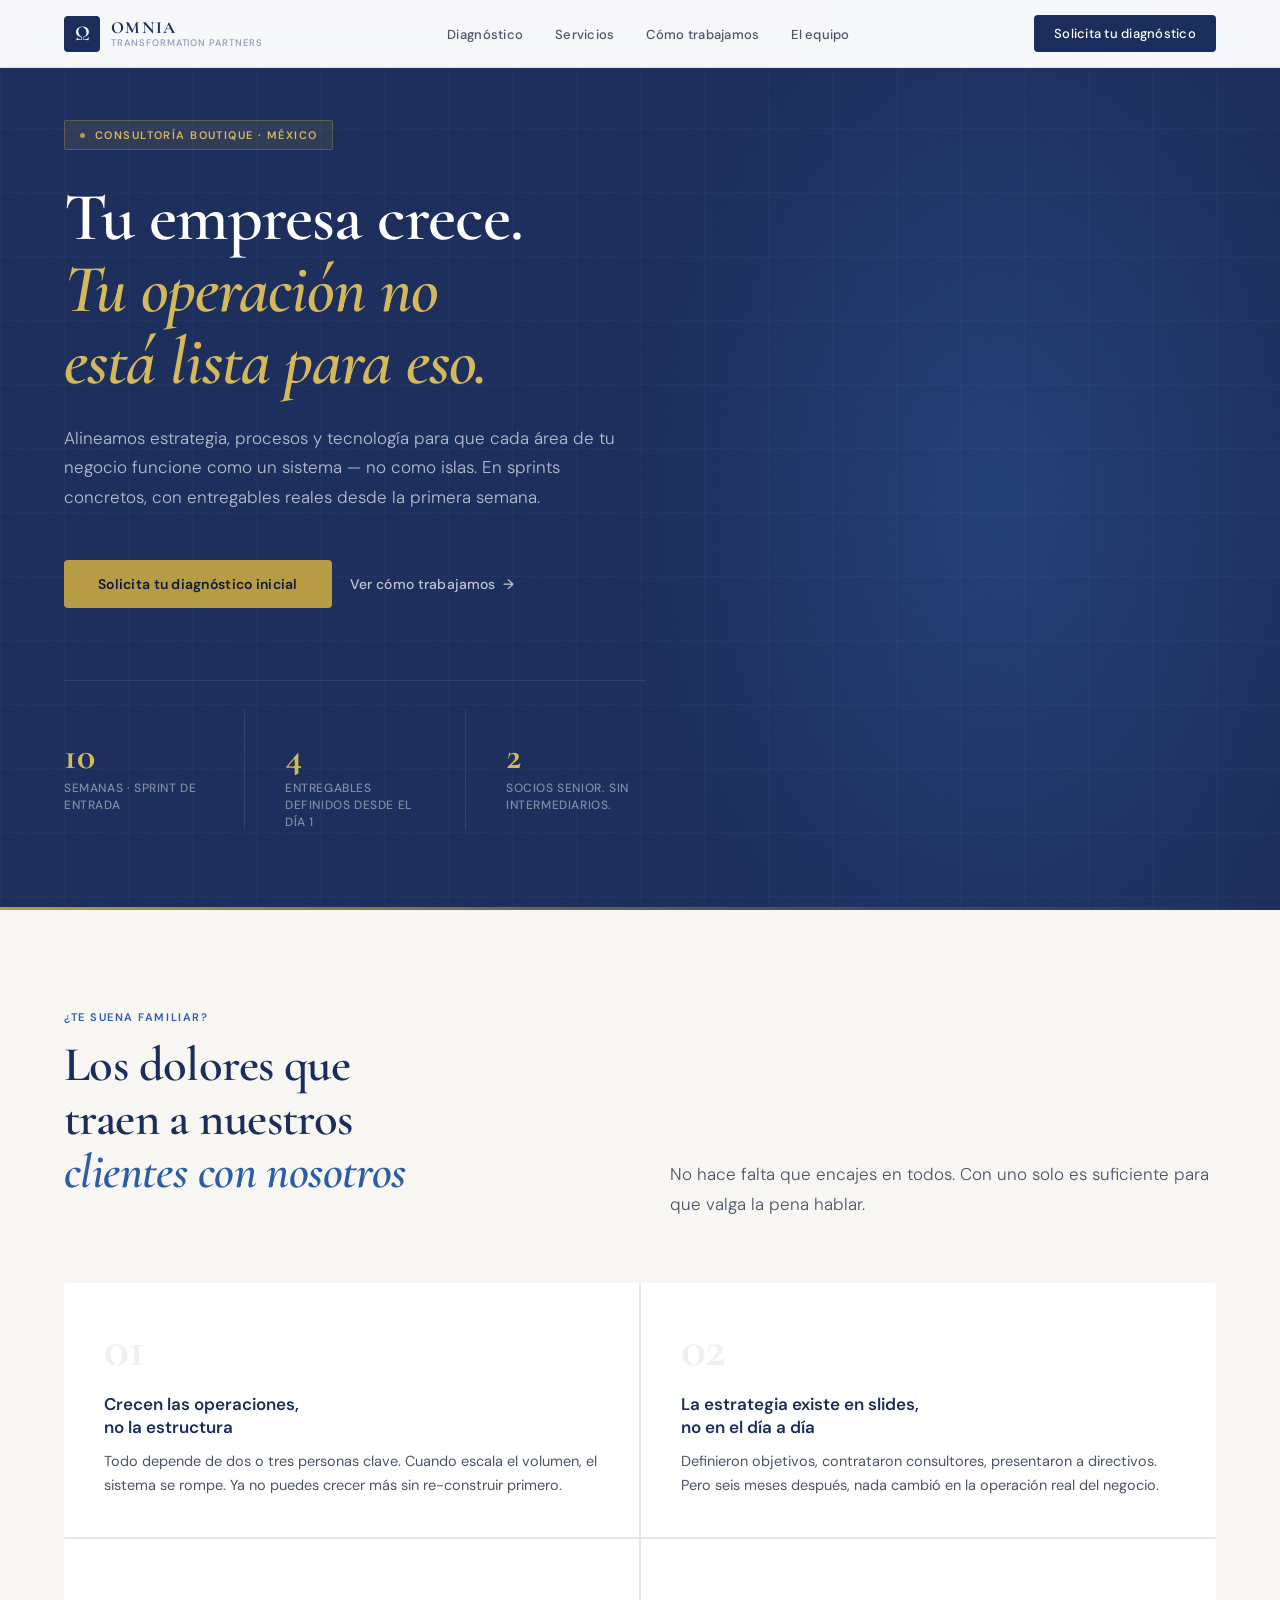
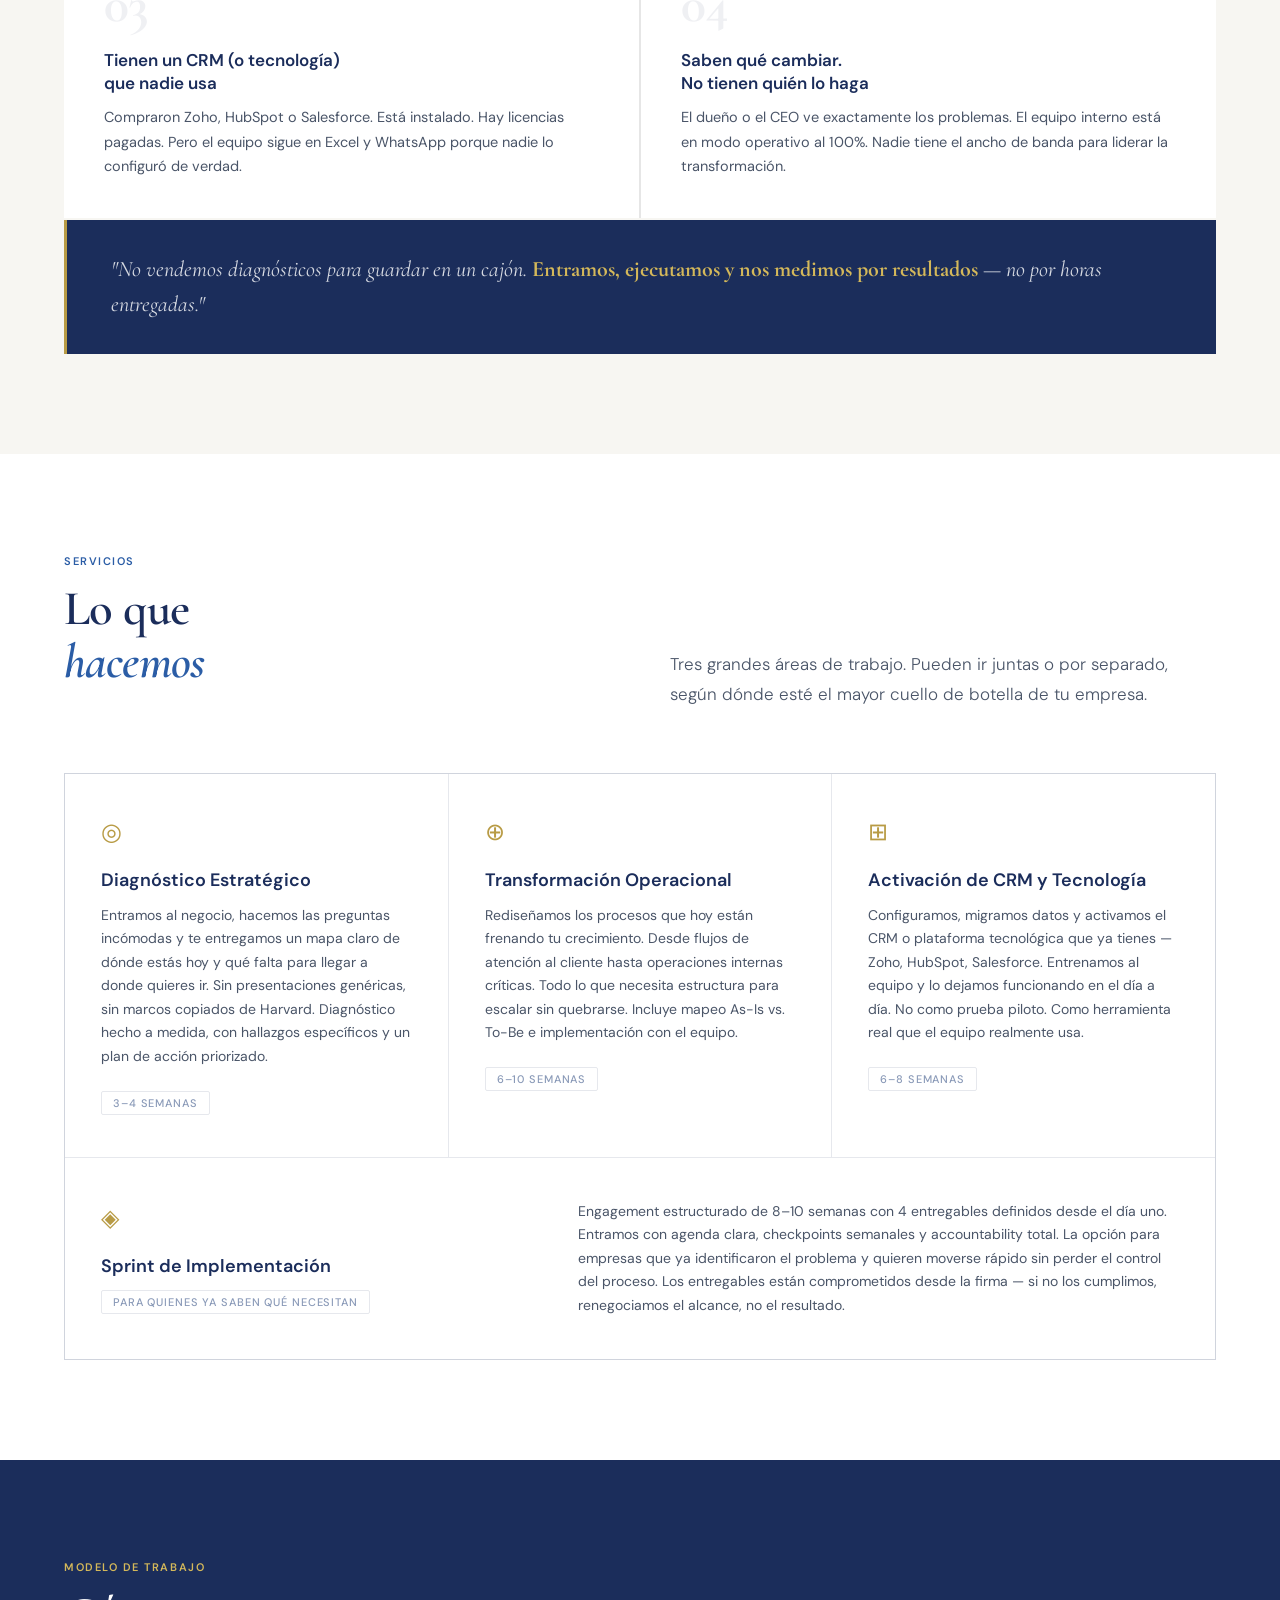
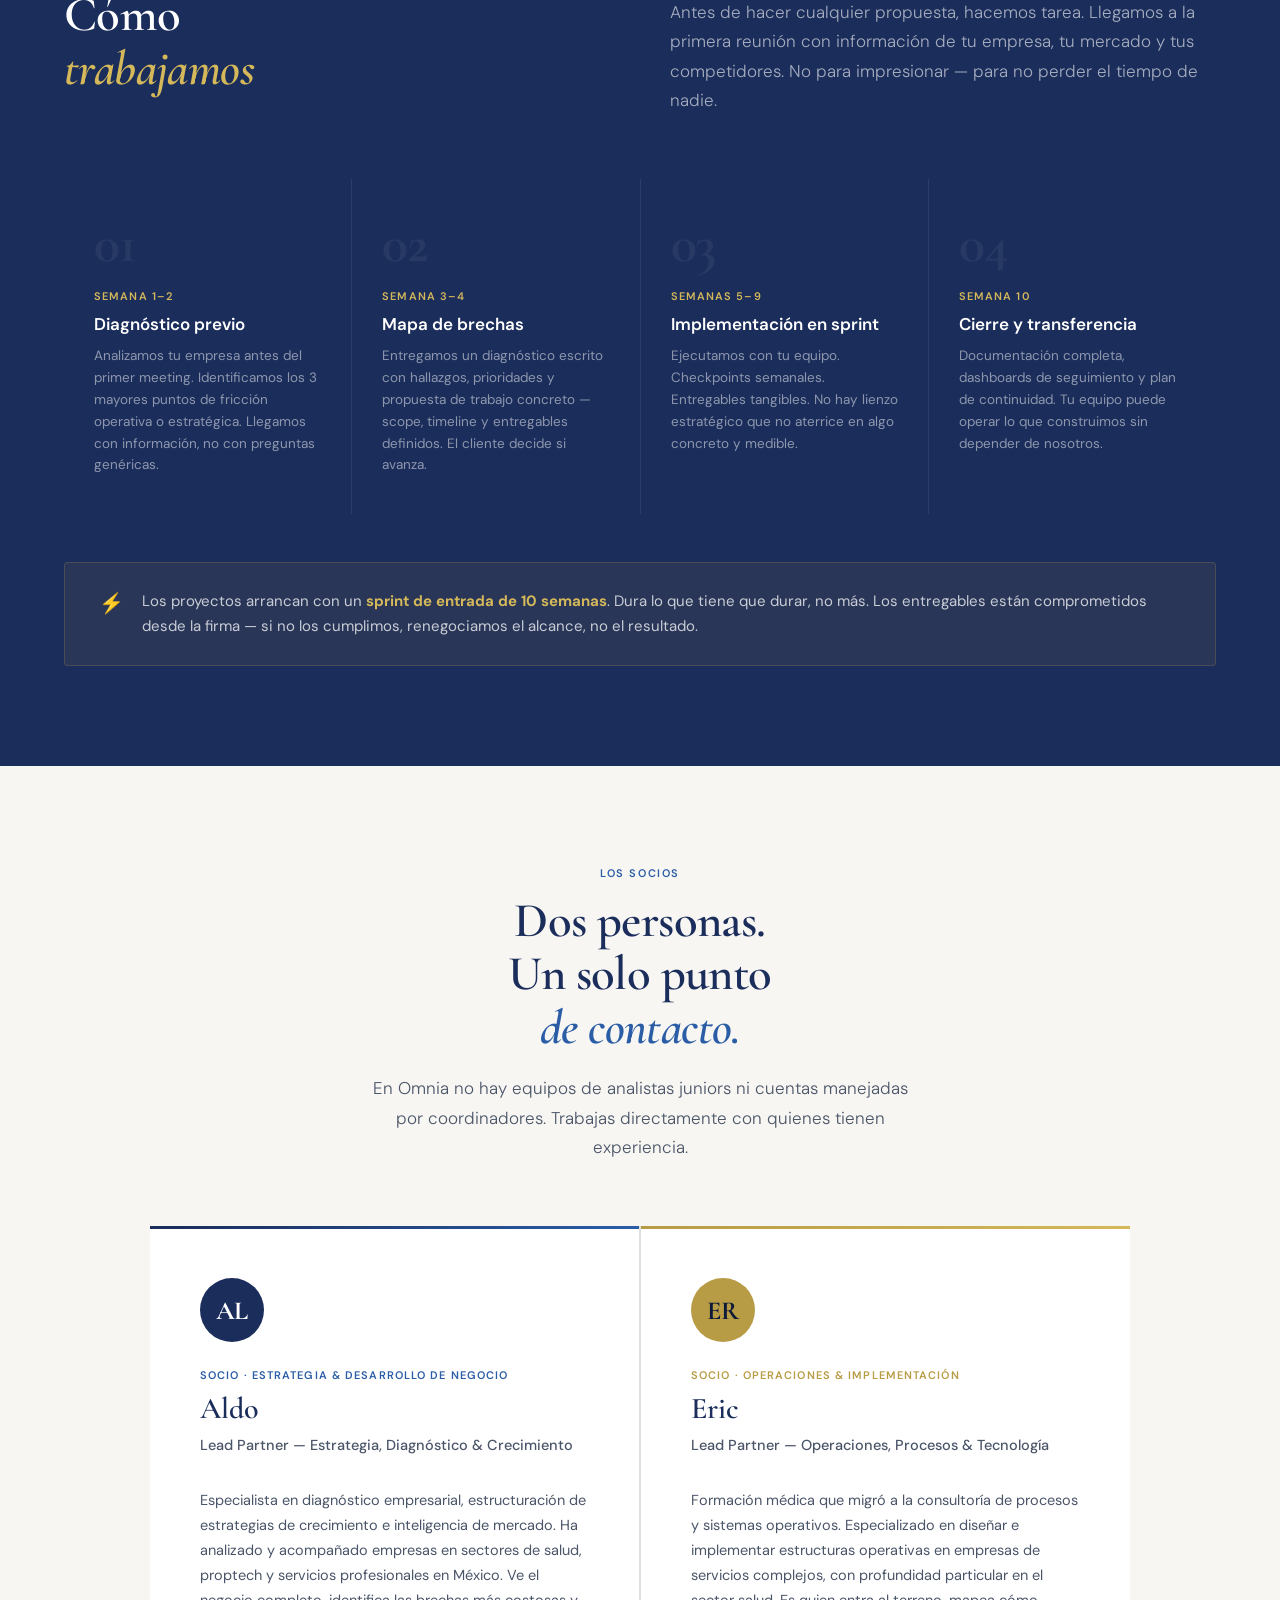
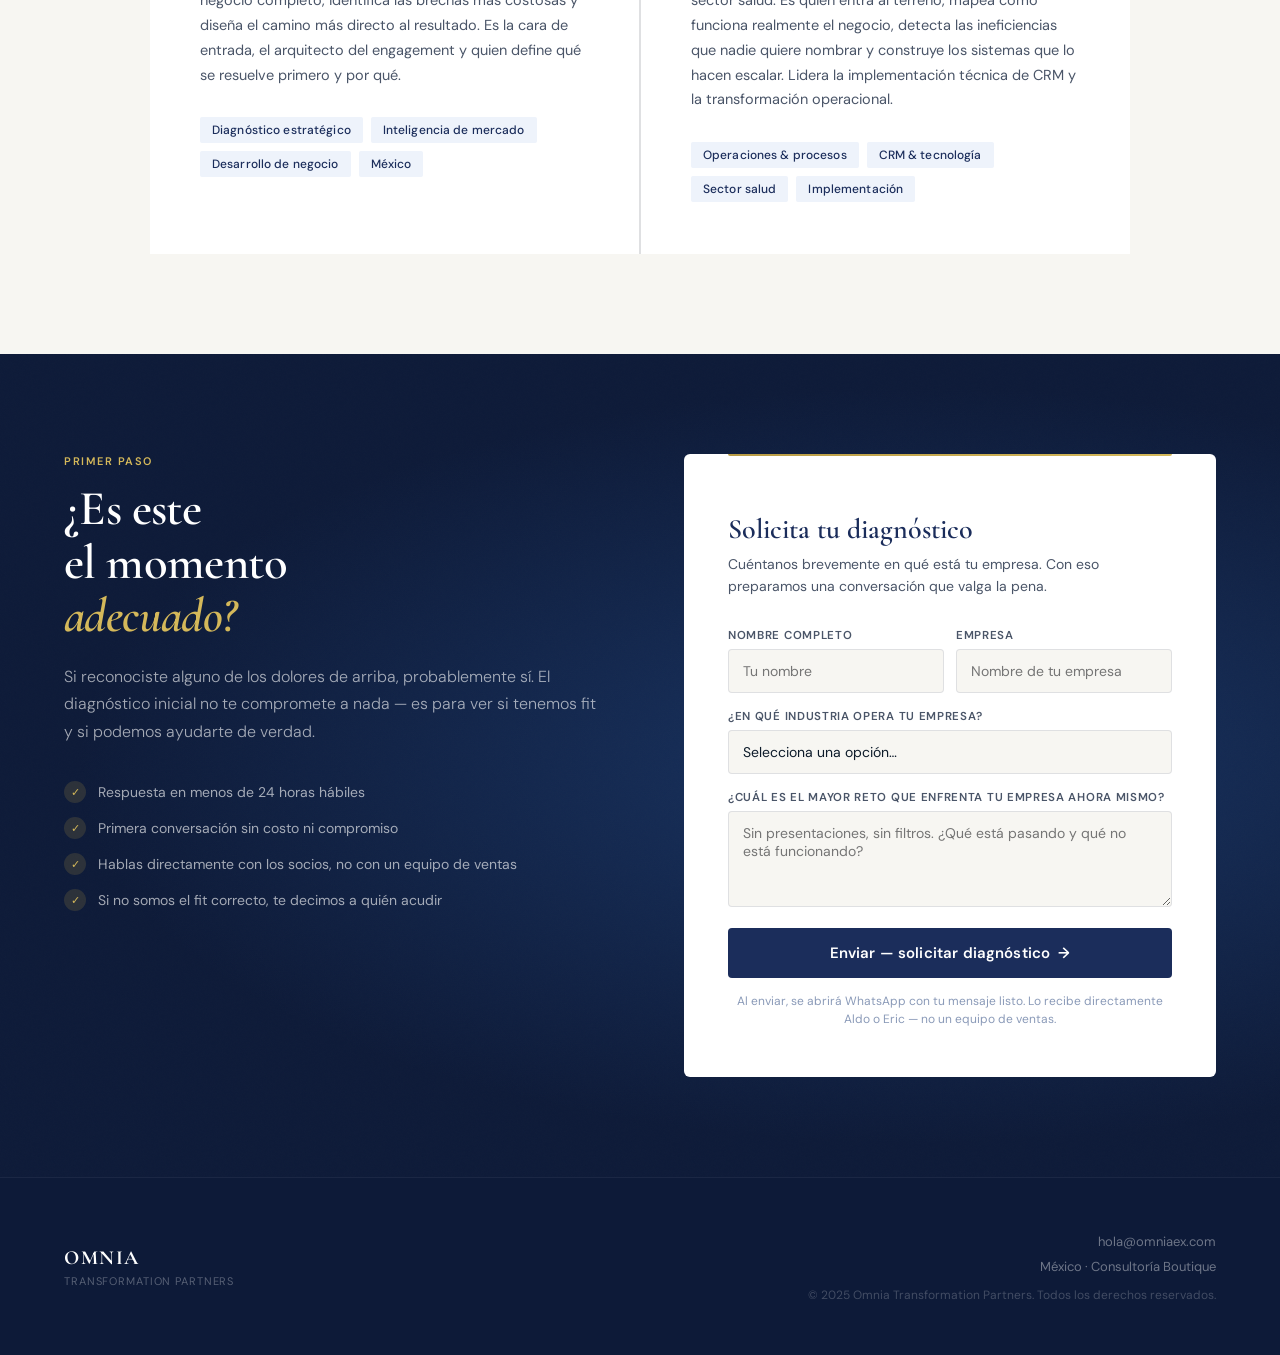
==== commit 7c879532: "Add files via upload" ====
--- a/index.html
+++ b/index.html
@@ -3,9 +3,9 @@
 <head>
 <meta charset="UTF-8">
 <meta name="viewport" content="width=device-width, initial-scale=1.0">
-<meta name="description" content="Omnia Transformation Partners — Consultoría boutique que alinea estrategia, procesos y tecnología para empresas en México y LatAm. Sprints concretos, entregables reales desde la primera semana.">
+<meta name="description" content="Omnia Transformation Partners — Consultoría boutique que alinea estrategia, procesos y tecnología para empresas en México. Sprints concretos, entregables reales desde la primera semana.">
 <meta property="og:title" content="Omnia Transformation Partners">
-<meta property="og:description" content="Tu empresa crece. Tu operación no está lista para eso. Alineamos estrategia, procesos y tecnología en sprints concretos.">
+<meta property="og:description" content="Tu empresa crece. Tu operación no está lista para eso. Alineamos estrategia, procesos y tecnología en sprints concretos. Solo México.">
 <meta property="og:type" content="website">
 <title>Omnia Transformation Partners — Consultoría Boutique · México & LatAm</title>
 
@@ -1067,7 +1067,7 @@
   <div class="hero-inner">
     <div class="hero-eyebrow">
       <span class="eyebrow-dot"></span>
-      Consultoría boutique · México &amp; LatAm
+      Consultoría boutique · México
     </div>
 
     <h1>Tu empresa crece.<br><em>Tu operación no<br>está lista para eso.</em></h1>
@@ -1241,12 +1241,12 @@
       <div class="partner-role">Socio · Estrategia &amp; Desarrollo de Negocio</div>
       <h3>Aldo</h3>
       <p class="partner-title">Lead Partner — Estrategia, Diagnóstico &amp; Crecimiento</p>
-      <p>Especialista en diagnóstico empresarial, estructuración de estrategias de crecimiento e inteligencia de mercado. Ha analizado y acompañado empresas en sectores de salud, proptech y servicios en México y LatAm. Ve el negocio completo, identifica las brechas más costosas y diseña el camino más directo al resultado. Es la cara de entrada, el arquitecto del engagement y quien define qué se resuelve primero y por qué.</p>
+      <p>Especialista en diagnóstico empresarial, estructuración de estrategias de crecimiento e inteligencia de mercado. Ha analizado y acompañado empresas en sectores de salud, proptech y servicios profesionales en México. Ve el negocio completo, identifica las brechas más costosas y diseña el camino más directo al resultado. Es la cara de entrada, el arquitecto del engagement y quien define qué se resuelve primero y por qué.</p>
       <div class="partner-tags">
         <span class="tag">Diagnóstico estratégico</span>
         <span class="tag">Inteligencia de mercado</span>
         <span class="tag">Desarrollo de negocio</span>
-        <span class="tag">LatAm · México</span>
+        <span class="tag">México</span>
       </div>
     </div>
 
@@ -1335,14 +1335,14 @@
         <button class="form-submit" id="submitBtn" type="button" onclick="handleSubmit()">
           Enviar — solicitar diagnóstico <span class="submit-arrow">→</span>
         </button>
-        <p class="form-disclaimer">Tu información es confidencial. Lo lee directamente Aldo o Eric — no un equipo de ventas.</p>
+        <p class="form-disclaimer">Al enviar, se abrirá WhatsApp con tu mensaje listo. Lo recibe directamente Aldo o Eric — no un equipo de ventas.</p>
       </div>
 
       <!-- Success State -->
       <div class="form-success" id="formSuccess">
         <div class="success-icon">✓</div>
-        <h4>Mensaje recibido</h4>
-        <p>Aldo o Eric te responden en menos de 24 horas hábiles. Sin intermediarios, sin pitch de ventas.</p>
+        <h4>¡Mensaje enviado!</h4>
+        <p>Se abrió WhatsApp con tu información. Aldo o Eric te responden en menos de 24 horas hábiles. Sin intermediarios, sin pitch de ventas.</p>
       </div>
     </div>
   </div>
@@ -1355,8 +1355,8 @@
     <div class="sub">Transformation Partners</div>
   </div>
   <div class="footer-right">
-    <a href="mailto:contacto@omniapartners.mx">contacto@omniapartners.mx</a>
-    <a href="#inicio">México &amp; LatAm · Consultoría Boutique</a>
+    <a href="mailto:hola@omniaex.com">hola@omniaex.com</a>
+    <a href="#inicio">México · Consultoría Boutique</a>
     <div class="copyright">© 2025 Omnia Transformation Partners. Todos los derechos reservados.</div>
   </div>
 </footer>
@@ -1396,7 +1396,7 @@
 
   revealEls.forEach(el => observer.observe(el));
 
-  /* ── Form Submit ── */
+  /* ── Form Submit → WhatsApp ── */
   function handleSubmit() {
     const name      = document.getElementById('fname').value.trim();
     const company   = document.getElementById('fcompany').value.trim();
@@ -1404,7 +1404,6 @@
     const challenge = document.getElementById('fchallenge').value.trim();
 
     if (!name || !company || !industry || !challenge) {
-      // Simple validation shake
       const btn = document.getElementById('submitBtn');
       btn.style.background = '#c0392b';
       btn.textContent = 'Completa todos los campos';
@@ -1415,7 +1414,25 @@
       return;
     }
 
-    // Hide form, show success
+    // Armar mensaje de WhatsApp
+    const msg = [
+      `🔔 *Nuevo lead — Omnia Transformation Partners*`,
+      ``,
+      `*Nombre:* ${name}`,
+      `*Empresa:* ${company}`,
+      `*Industria:* ${industry}`,
+      ``,
+      `*¿Cuál es su mayor reto?*`,
+      `${challenge}`,
+      ``,
+      `_Enviado desde home.omniaex.com_`
+    ].join('\n');
+
+    // Abrir WhatsApp con el mensaje pre-armado
+    const waURL = `https://wa.me/525514745072?text=${encodeURIComponent(msg)}`;
+    window.open(waURL, '_blank');
+
+    // Mostrar estado de éxito
     document.getElementById('theForm').style.display = 'none';
     document.getElementById('formSuccess').classList.add('visible');
   }
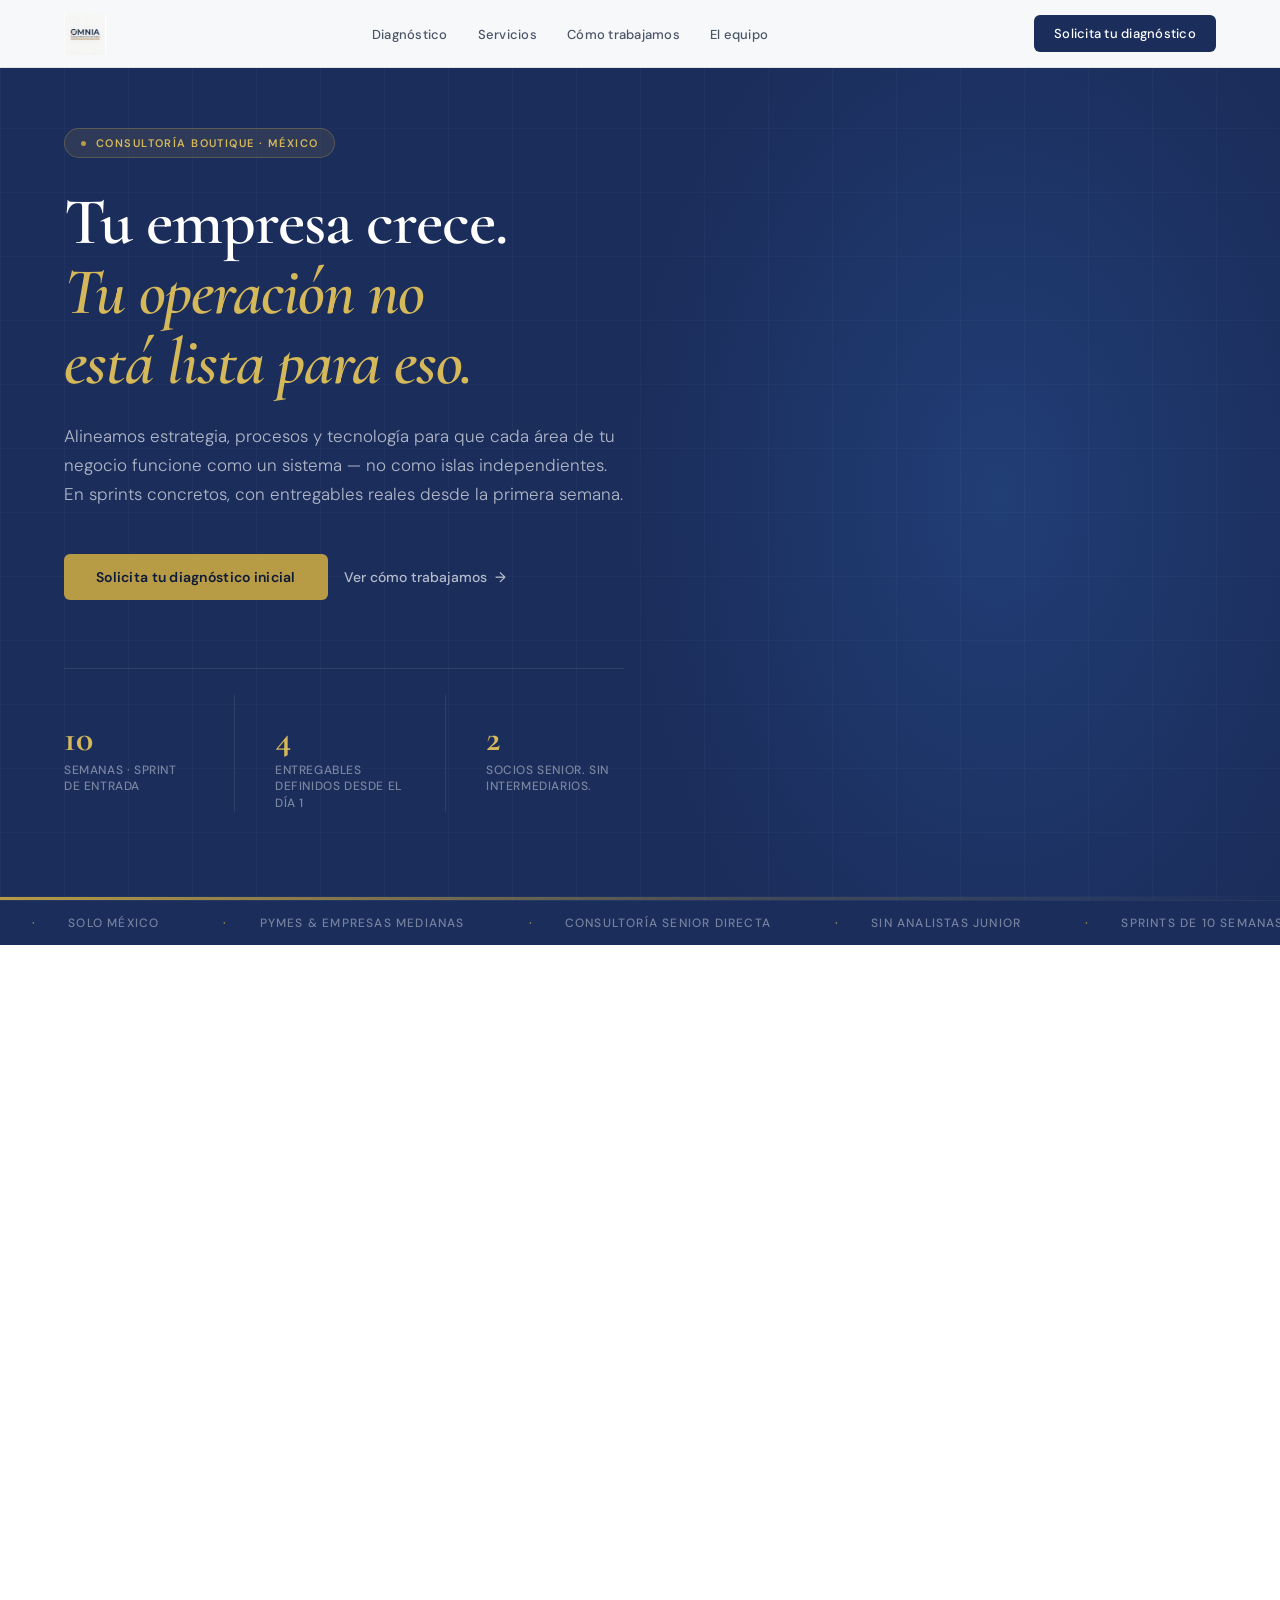
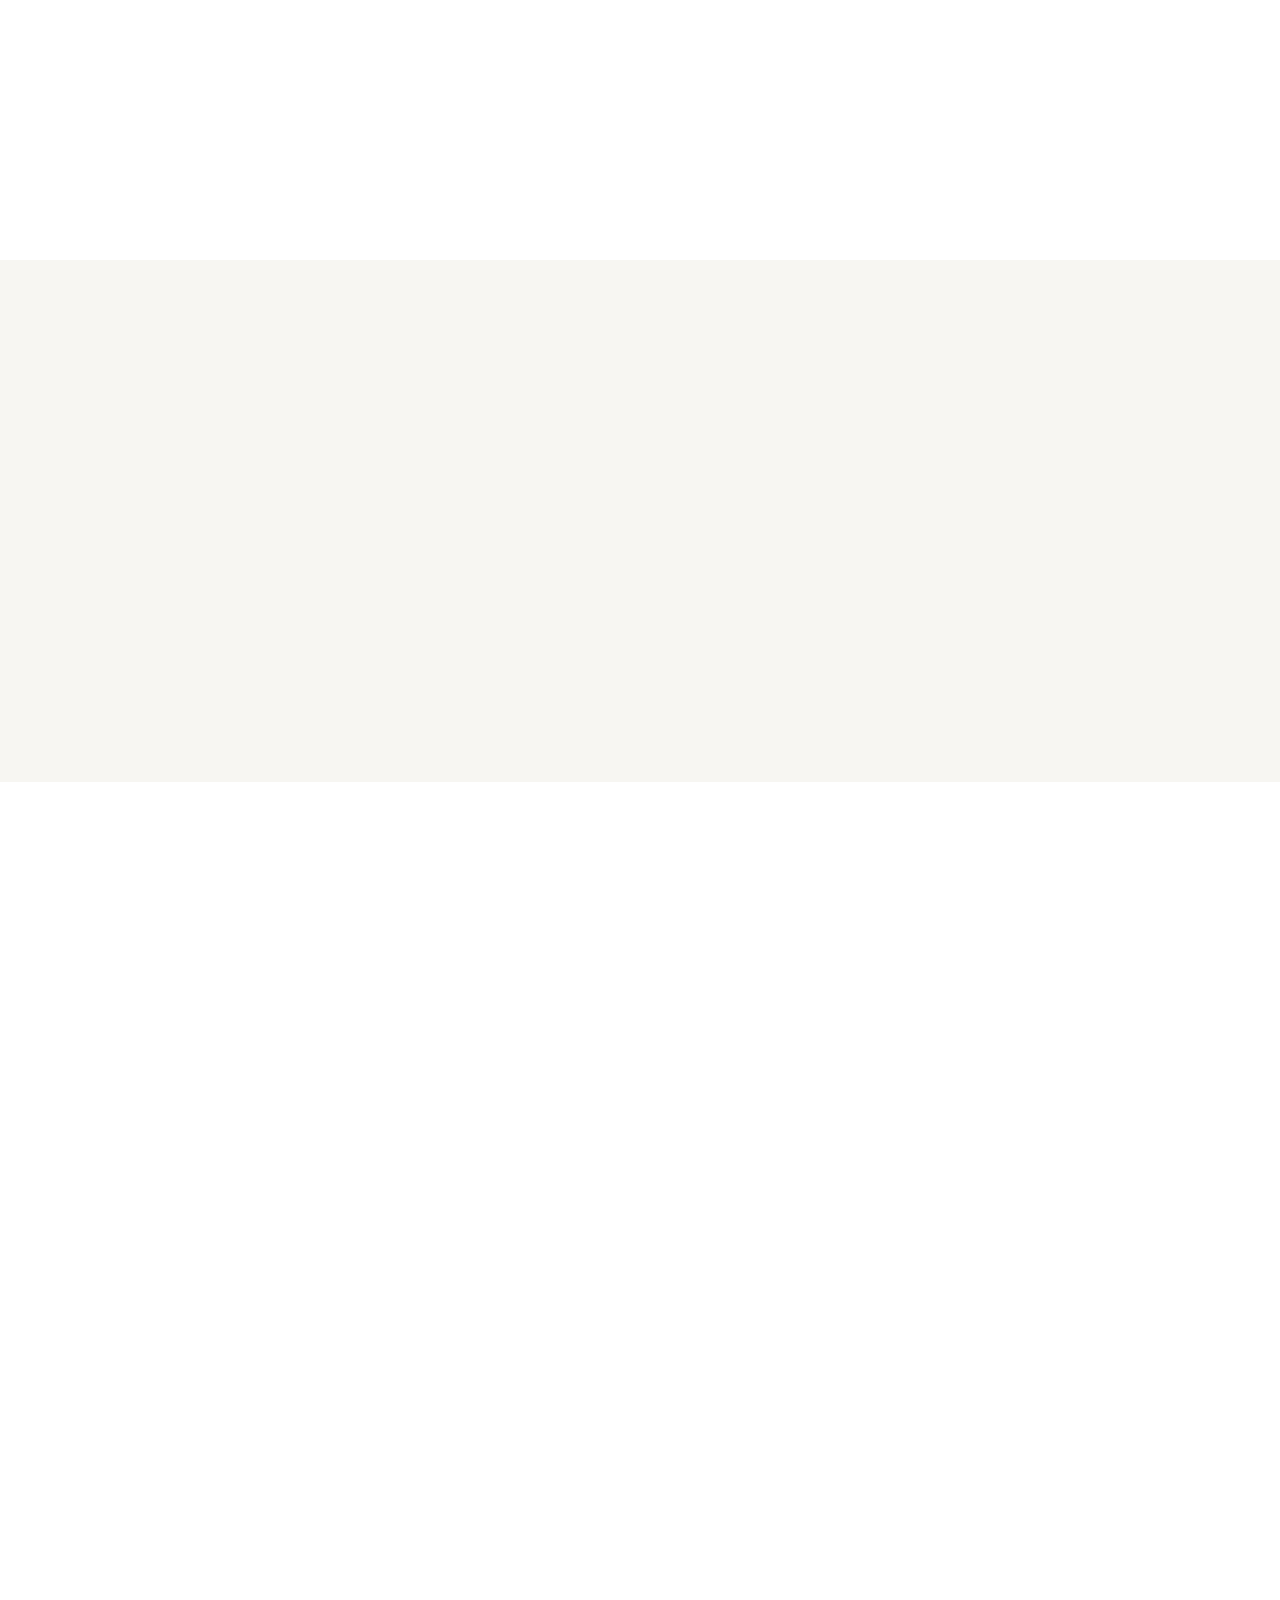
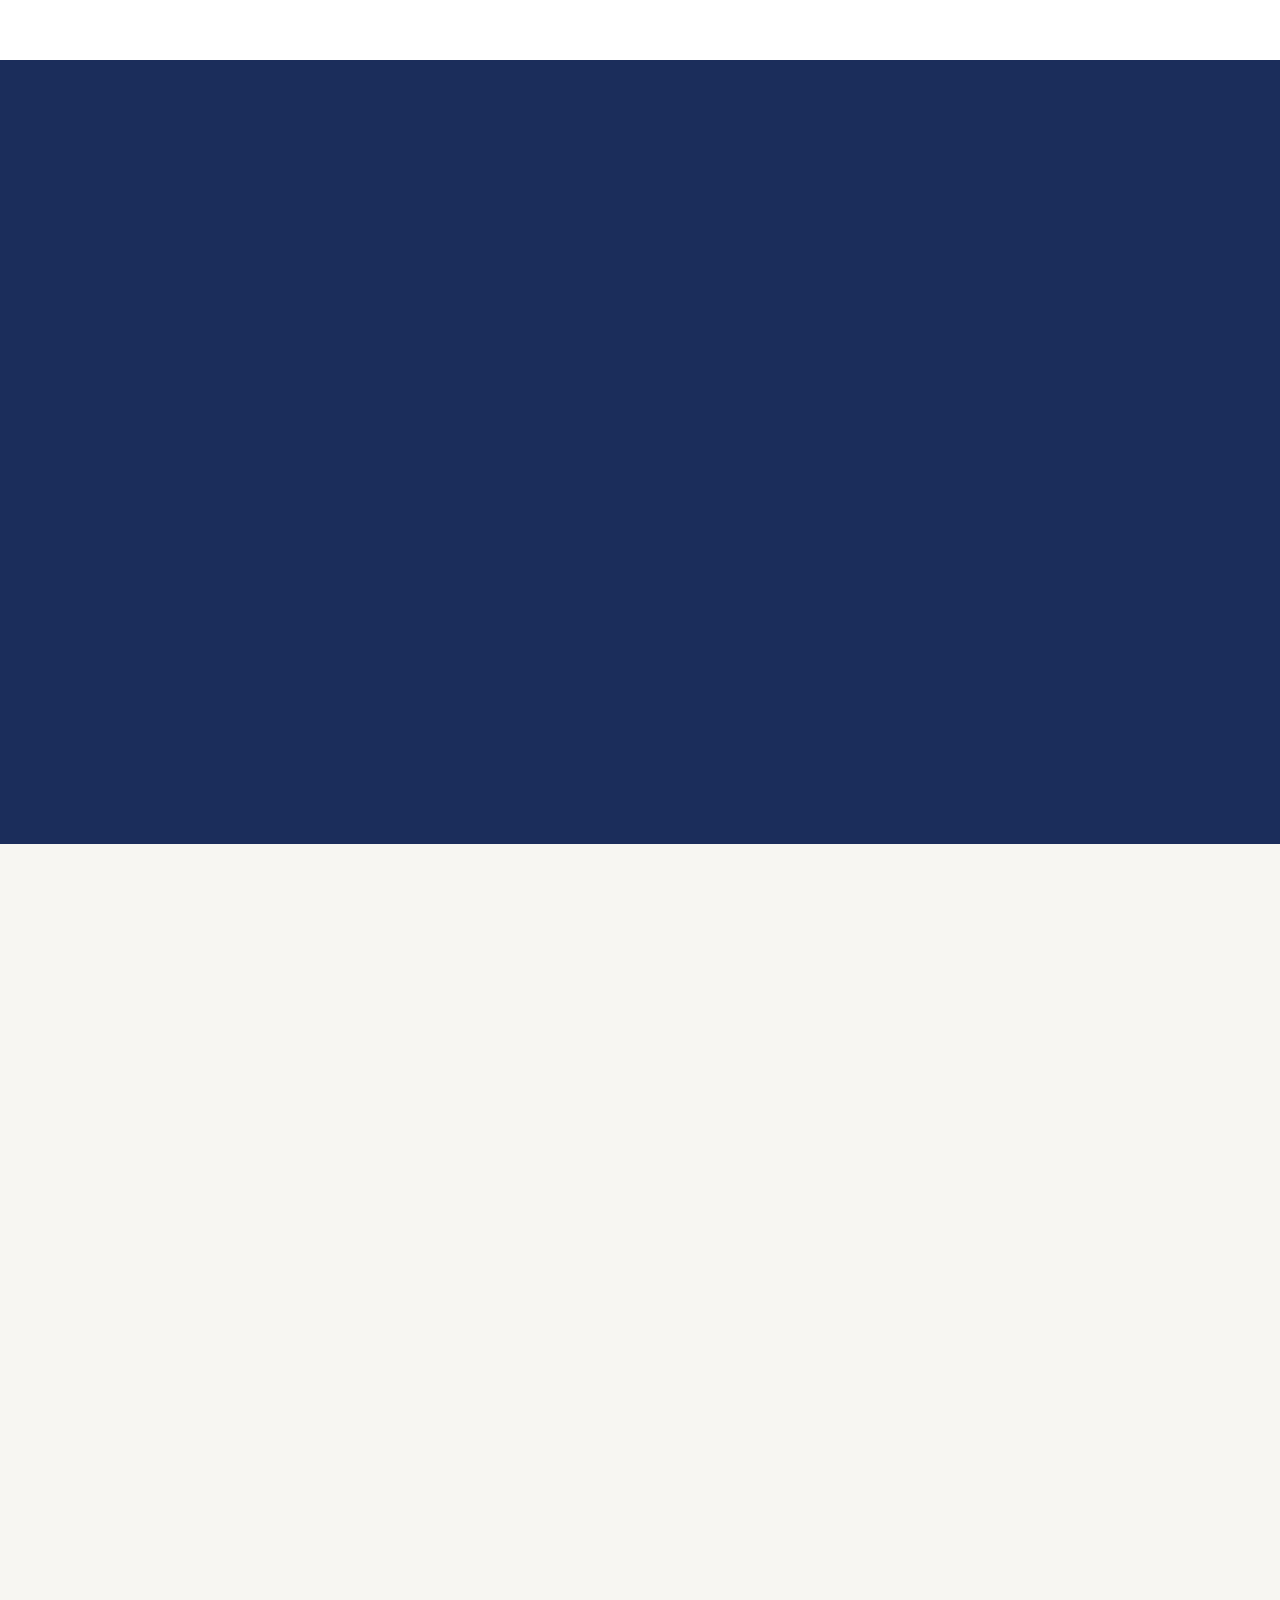
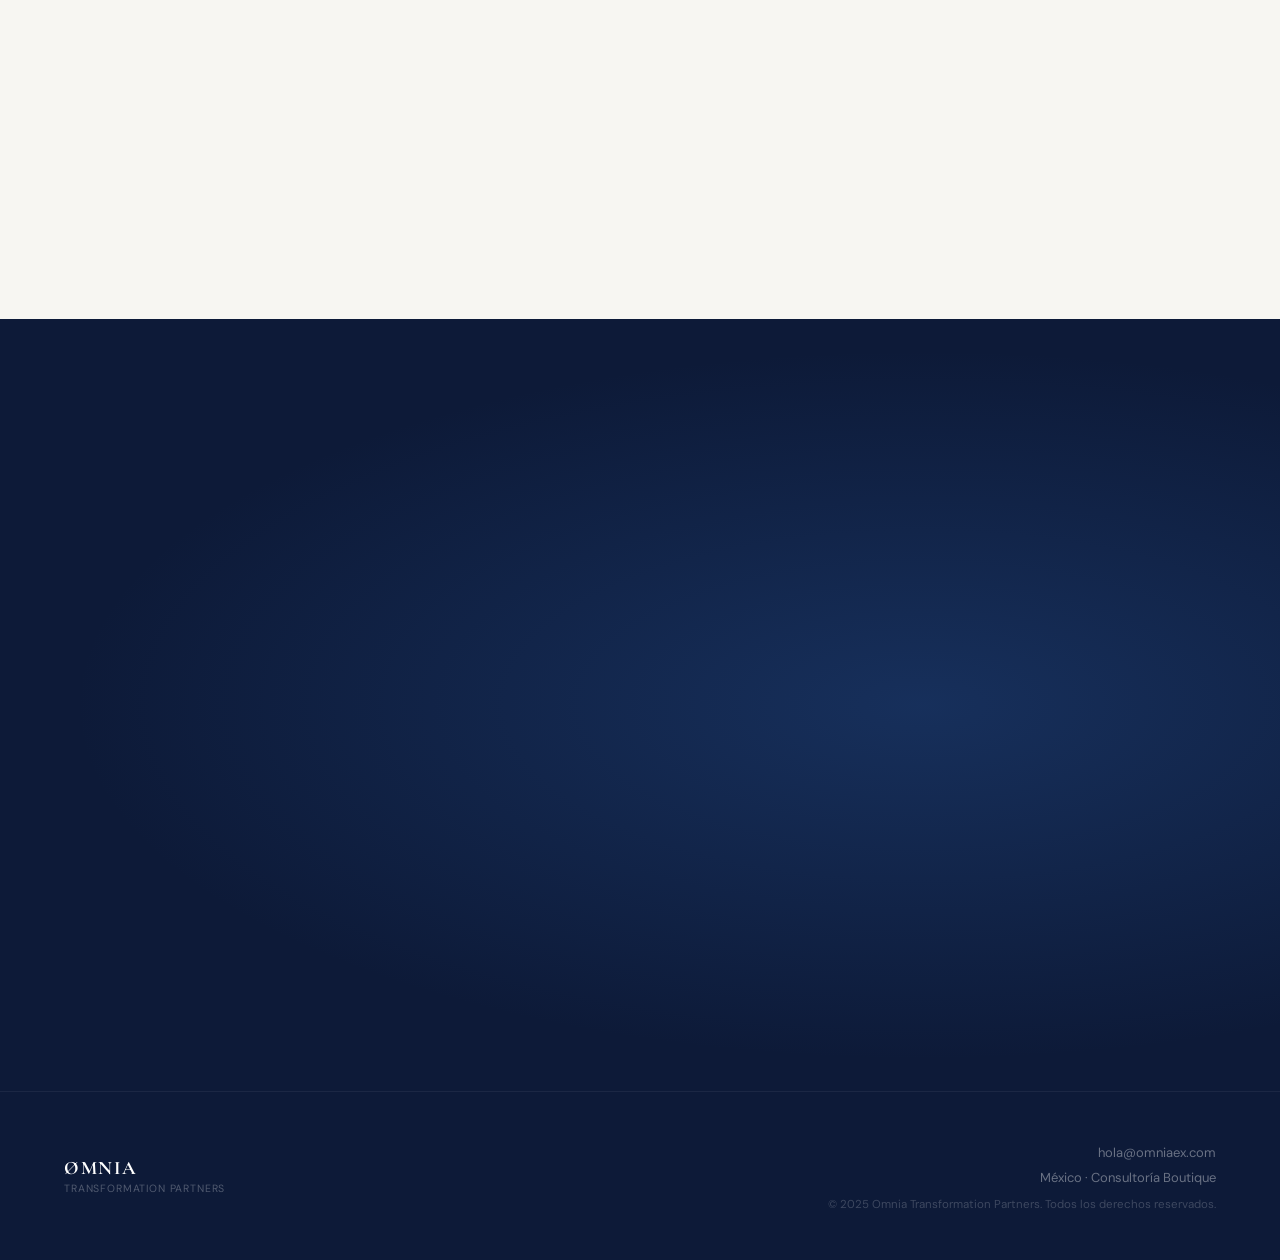
==== commit c2339cd9: "Add files via upload" ====
--- a/index.html
+++ b/index.html
@@ -4,1317 +4,543 @@
 <meta charset="UTF-8">
 <meta name="viewport" content="width=device-width, initial-scale=1.0">
 <meta name="description" content="Omnia Transformation Partners — Consultoría boutique que alinea estrategia, procesos y tecnología para empresas en México. Sprints concretos, entregables reales desde la primera semana.">
-<meta property="og:title" content="Omnia Transformation Partners">
-<meta property="og:description" content="Tu empresa crece. Tu operación no está lista para eso. Alineamos estrategia, procesos y tecnología en sprints concretos. Solo México.">
-<meta property="og:type" content="website">
-<title>Omnia Transformation Partners — Consultoría Boutique · México & LatAm</title>
-
+<title>Omnia Transformation Partners — Consultoría Boutique · México</title>
 <link rel="preconnect" href="https://fonts.googleapis.com">
 <link rel="preconnect" href="https://fonts.gstatic.com" crossorigin>
-<link href="https://fonts.googleapis.com/css2?family=Cormorant+Garamond:ital,wght@0,400;0,500;0,600;0,700;1,400;1,600&family=DM+Sans:opsz,wght@9..40,300;9..40,400;9..40,500;9..40,600&display=swap" rel="stylesheet">
-
+<link href="https://fonts.googleapis.com/css2?family=Cormorant+Garamond:ital,wght@0,500;0,600;0,700;1,500;1,600&family=DM+Sans:opsz,wght@9..40,300;9..40,400;9..40,500;9..40,600&display=swap" rel="stylesheet">
 <style>
-  /* ─── TOKENS ─── */
-  :root {
-    --navy:       #1B2D5B;
-    --navy-deep:  #0D1A38;
-    --navy-mid:   #152347;
-    --blue:       #2B5DA6;
-    --blue-light: #4A7BC4;
-    --gold:       #B89B45;
-    --gold-light: #D4B85A;
-    --gold-pale:  rgba(184,155,69,0.12);
-    --off-white:  #F7F6F2;
-    --light-blue: #EEF3FB;
-    --text-dark:  #0D1B2A;
-    --text-mid:   #4A5568;
-    --text-light: #8A9AB8;
-    --white:      #FFFFFF;
-    --border:     rgba(27,45,91,0.11);
-    --border-w:   rgba(255,255,255,0.09);
-  }
-
-  /* ─── RESET ─── */
-  *, *::before, *::after { margin: 0; padding: 0; box-sizing: border-box; }
-  html { scroll-behavior: smooth; }
-  body {
-    font-family: 'DM Sans', sans-serif;
-    color: var(--text-dark);
-    background: var(--white);
-    -webkit-font-smoothing: antialiased;
-    overflow-x: hidden;
-  }
-
-  /* ─── ANIMATIONS ─── */
-  @keyframes fadeUp {
-    from { opacity: 0; transform: translateY(24px); }
-    to   { opacity: 1; transform: translateY(0); }
-  }
-  @keyframes fadeIn {
-    from { opacity: 0; }
-    to   { opacity: 1; }
-  }
-  @keyframes gradientShift {
-    0%   { background-position: 0% 50%; }
-    50%  { background-position: 100% 50%; }
-    100% { background-position: 0% 50%; }
-  }
-  @keyframes pulse-dot {
-    0%, 100% { opacity: 1; }
-    50%       { opacity: 0.4; }
-  }
-
-  .reveal {
-    opacity: 0;
-    transform: translateY(20px);
-    transition: opacity 0.65s cubic-bezier(.22,1,.36,1), transform 0.65s cubic-bezier(.22,1,.36,1);
-  }
-  .reveal.visible {
-    opacity: 1;
-    transform: translateY(0);
-  }
-  .reveal-delay-1 { transition-delay: 0.1s; }
-  .reveal-delay-2 { transition-delay: 0.2s; }
-  .reveal-delay-3 { transition-delay: 0.3s; }
-  .reveal-delay-4 { transition-delay: 0.4s; }
-
-  /* ─── NAV ─── */
-  nav {
-    position: fixed;
-    top: 0;
-    left: 0;
-    right: 0;
-    z-index: 200;
-    background: rgba(255,255,255,0.96);
-    backdrop-filter: blur(12px);
-    -webkit-backdrop-filter: blur(12px);
-    border-bottom: 1px solid var(--border);
-    padding: 0 5%;
-    display: flex;
-    align-items: center;
-    justify-content: space-between;
-    height: 68px;
-    transition: box-shadow 0.3s;
-  }
-  nav.scrolled {
-    box-shadow: 0 2px 20px rgba(13,26,56,0.08);
-  }
-
-  .logo {
-    display: flex;
-    align-items: center;
-    gap: 11px;
-    text-decoration: none;
-  }
-  .logo-mark {
-    width: 36px;
-    height: 36px;
-    background: var(--navy);
-    border-radius: 4px;
-    display: flex;
-    align-items: center;
-    justify-content: center;
-    color: white;
-    font-family: 'Cormorant Garamond', serif;
-    font-size: 21px;
-    font-weight: 700;
-    letter-spacing: -0.02em;
-    flex-shrink: 0;
-  }
-  .logo-text { display: flex; flex-direction: column; line-height: 1.15; }
-  .logo-text .brand {
-    font-family: 'Cormorant Garamond', serif;
-    font-size: 17px;
-    font-weight: 700;
-    color: var(--navy);
-    letter-spacing: 0.08em;
-  }
-  .logo-text .sub {
-    font-size: 9.5px;
-    letter-spacing: 0.1em;
-    text-transform: uppercase;
-    color: var(--text-light);
-    font-weight: 500;
-  }
-
-  .nav-links {
-    display: flex;
-    align-items: center;
-    gap: 32px;
-    list-style: none;
-  }
-  .nav-links a {
-    font-size: 13px;
-    font-weight: 500;
-    color: var(--text-mid);
-    text-decoration: none;
-    letter-spacing: 0.02em;
-    transition: color 0.2s;
-  }
-  .nav-links a:hover { color: var(--navy); }
-
-  .nav-right { display: flex; align-items: center; gap: 24px; }
-
-  .nav-cta {
-    background: var(--navy);
-    color: var(--white);
-    padding: 10px 20px;
-    border-radius: 4px;
-    font-size: 13px;
-    font-weight: 500;
-    text-decoration: none;
-    letter-spacing: 0.02em;
-    transition: background 0.2s;
-    white-space: nowrap;
-  }
-  .nav-cta:hover { background: var(--blue); }
-
-  /* Hamburger */
-  .hamburger {
-    display: none;
-    flex-direction: column;
-    gap: 5px;
-    cursor: pointer;
-    padding: 4px;
-    background: none;
-    border: none;
-  }
-  .hamburger span {
-    display: block;
-    width: 24px;
-    height: 2px;
-    background: var(--navy);
-    border-radius: 2px;
-    transition: all 0.3s;
-  }
-  .hamburger.open span:nth-child(1) { transform: translateY(7px) rotate(45deg); }
-  .hamburger.open span:nth-child(2) { opacity: 0; }
-  .hamburger.open span:nth-child(3) { transform: translateY(-7px) rotate(-45deg); }
-
-  /* Mobile nav */
-  .mobile-menu {
-    display: none;
-    position: fixed;
-    top: 68px;
-    left: 0;
-    right: 0;
-    background: var(--white);
-    border-bottom: 1px solid var(--border);
-    padding: 24px 5%;
-    z-index: 199;
-    flex-direction: column;
-    gap: 20px;
-    box-shadow: 0 8px 32px rgba(13,26,56,0.1);
-  }
-  .mobile-menu.open { display: flex; }
-  .mobile-menu a {
-    font-size: 15px;
-    font-weight: 500;
-    color: var(--text-dark);
-    text-decoration: none;
-    padding: 8px 0;
-    border-bottom: 1px solid var(--border);
-  }
-  .mobile-menu .mobile-cta {
-    background: var(--navy);
-    color: var(--white);
-    padding: 14px 20px;
-    border-radius: 4px;
-    text-align: center;
-    font-weight: 600;
-    border: none;
-  }
-
-  /* ─── HERO ─── */
-  .hero {
-    background: var(--navy);
-    min-height: 100svh;
-    display: flex;
-    align-items: center;
-    padding: 120px 5% 80px;
-    position: relative;
-    overflow: hidden;
-  }
-
-  /* Radial gradient orbs */
-  .hero::before {
-    content: '';
-    position: absolute;
-    top: -10%;
-    right: -8%;
-    width: 60%;
-    height: 130%;
-    background: radial-gradient(ellipse at center, rgba(43,93,166,0.38) 0%, transparent 68%);
-    pointer-events: none;
-  }
-  .hero::after {
-    content: '';
-    position: absolute;
-    bottom: 0;
-    left: 0;
-    right: 0;
-    height: 3px;
-    background: linear-gradient(90deg, var(--gold) 0%, rgba(184,155,69,0.3) 60%, transparent 100%);
-  }
-
-  /* Noise texture overlay */
-  .hero-noise {
-    position: absolute;
-    inset: 0;
-    opacity: 0.025;
-    background-image: url("data:image/svg+xml,%3Csvg viewBox='0 0 256 256' xmlns='http://www.w3.org/2000/svg'%3E%3Cfilter id='noise'%3E%3CfeTurbulence type='fractalNoise' baseFrequency='0.9' numOctaves='4' stitchTiles='stitch'/%3E%3C/filter%3E%3Crect width='100%25' height='100%25' filter='url(%23noise)'/%3E%3C/svg%3E");
-    background-repeat: repeat;
-    background-size: 128px;
-    pointer-events: none;
-  }
-
-  /* Decorative grid lines */
-  .hero-grid {
-    position: absolute;
-    inset: 0;
-    background-image:
-      linear-gradient(rgba(255,255,255,0.025) 1px, transparent 1px),
-      linear-gradient(90deg, rgba(255,255,255,0.025) 1px, transparent 1px);
-    background-size: 64px 64px;
-    pointer-events: none;
-  }
-
-  .hero-inner {
-    max-width: 820px;
-    position: relative;
-    z-index: 1;
-    animation: fadeUp 0.9s cubic-bezier(.22,1,.36,1) both;
-  }
-
-  .hero-eyebrow {
-    display: inline-flex;
-    align-items: center;
-    gap: 10px;
-    background: rgba(184,155,69,0.12);
-    border: 1px solid rgba(184,155,69,0.32);
-    border-radius: 2px;
-    padding: 7px 15px;
-    margin-bottom: 32px;
-    font-size: 11px;
-    letter-spacing: 0.13em;
-    text-transform: uppercase;
-    color: var(--gold-light);
-    font-weight: 600;
-  }
-  .eyebrow-dot {
-    width: 5px;
-    height: 5px;
-    background: var(--gold);
-    border-radius: 50%;
-    animation: pulse-dot 2s ease-in-out infinite;
-  }
-
-  h1 {
-    font-family: 'Cormorant Garamond', serif;
-    font-size: clamp(42px, 5.5vw, 68px);
-    font-weight: 600;
-    line-height: 1.06;
-    color: var(--white);
-    letter-spacing: -0.015em;
-    margin-bottom: 26px;
-  }
-  h1 em {
-    font-style: italic;
-    color: var(--gold-light);
-  }
-
-  .hero-sub {
-    font-size: 17px;
-    line-height: 1.72;
-    color: rgba(255,255,255,0.68);
-    max-width: 580px;
-    margin-bottom: 48px;
-    font-weight: 300;
-  }
-
-  .hero-ctas {
-    display: flex;
-    gap: 18px;
-    align-items: center;
-    flex-wrap: wrap;
-    margin-bottom: 72px;
-  }
-
-  .btn-primary {
-    background: var(--gold);
-    color: var(--navy-deep);
-    padding: 15px 34px;
-    border-radius: 4px;
-    font-size: 14px;
-    font-weight: 600;
-    text-decoration: none;
-    letter-spacing: 0.02em;
-    cursor: pointer;
-    border: none;
-    display: inline-block;
-    transition: background 0.2s, transform 0.15s;
-  }
-  .btn-primary:hover { background: var(--gold-light); transform: translateY(-1px); }
-  .btn-primary:active { transform: translateY(0); }
-
-  .btn-ghost {
-    color: rgba(255,255,255,0.72);
-    font-size: 14px;
-    font-weight: 500;
-    text-decoration: none;
-    display: inline-flex;
-    align-items: center;
-    gap: 8px;
-    cursor: pointer;
-    letter-spacing: 0.01em;
-    padding: 15px 0;
-    transition: color 0.2s;
-  }
-  .btn-ghost:hover { color: var(--white); }
-  .btn-ghost .arr { transition: transform 0.2s; }
-  .btn-ghost:hover .arr { transform: translateX(5px); }
-
-  .hero-stats {
-    display: flex;
-    gap: 0;
-    border-top: 1px solid rgba(255,255,255,0.09);
-    padding-top: 0;
-  }
-  .stat-item {
-    padding: 28px 40px 0 0;
-    margin-top: 28px;
-    margin-right: 40px;
-    border-right: 1px solid rgba(255,255,255,0.09);
-  }
-  .stat-item:last-child { border-right: none; margin-right: 0; padding-right: 0; }
-  .stat-item .num {
-    font-family: 'Cormorant Garamond', serif;
-    font-size: 38px;
-    font-weight: 700;
-    color: var(--gold-light);
-    line-height: 1;
-    margin-bottom: 5px;
-  }
-  .stat-item .label {
-    font-size: 12px;
-    color: rgba(255,255,255,0.45);
-    letter-spacing: 0.05em;
-    text-transform: uppercase;
-    font-weight: 500;
-    line-height: 1.4;
-    max-width: 140px;
-  }
-
-  /* ─── SECTION COMMONS ─── */
-  section { padding: 100px 5%; }
-
-  .section-eyebrow {
-    font-size: 11px;
-    letter-spacing: 0.14em;
-    text-transform: uppercase;
-    color: var(--blue);
-    font-weight: 600;
-    margin-bottom: 14px;
-  }
-
-  h2 {
-    font-family: 'Cormorant Garamond', serif;
-    font-size: clamp(32px, 3.8vw, 50px);
-    font-weight: 600;
-    line-height: 1.1;
-    letter-spacing: -0.012em;
-    color: var(--navy);
-    margin-bottom: 20px;
-  }
-  h2 em { font-style: italic; color: var(--blue); }
-
-  .section-intro {
-    font-size: 17px;
-    line-height: 1.72;
-    color: var(--text-mid);
-    font-weight: 300;
-  }
-
-  .two-col-header {
-    display: grid;
-    grid-template-columns: 1fr 1fr;
-    gap: 60px;
-    align-items: end;
-    margin-bottom: 64px;
-  }
-
-  /* ─── PAIN POINTS ─── */
-  #dolores { background: var(--off-white); }
-
-  .pain-cards {
-    display: grid;
-    grid-template-columns: 1fr 1fr;
-    gap: 2px;
-    background: rgba(27,45,91,0.08);
-  }
-
-  .pain-card {
-    background: var(--white);
-    padding: 40px;
-    position: relative;
-    transition: background 0.25s;
-  }
-  .pain-card:hover { background: var(--light-blue); }
-
-  .pain-num {
-    font-family: 'Cormorant Garamond', serif;
-    font-size: 52px;
-    font-weight: 700;
-    color: rgba(27,45,91,0.07);
-    line-height: 1;
-    margin-bottom: 18px;
-    letter-spacing: -0.02em;
-  }
-
-  .pain-card h3 {
-    font-size: 17px;
-    font-weight: 600;
-    color: var(--navy);
-    margin-bottom: 10px;
-    line-height: 1.35;
-  }
-  .pain-card p {
-    font-size: 14.5px;
-    line-height: 1.68;
-    color: var(--text-mid);
-  }
-
-  .pain-quote {
-    margin-top: 2px;
-    background: var(--navy);
-    border-left: 3px solid var(--gold);
-    padding: 32px 44px;
-  }
-  .pain-quote blockquote {
-    font-family: 'Cormorant Garamond', serif;
-    font-size: 22px;
-    font-style: italic;
-    color: rgba(255,255,255,0.82);
-    line-height: 1.58;
-    font-weight: 400;
-  }
-  .pain-quote blockquote strong { color: var(--gold-light); font-style: normal; }
-
-  /* ─── SERVICES ─── */
-  #servicios { background: var(--white); }
-
-  .services-grid {
-    display: grid;
-    grid-template-columns: repeat(3, 1fr);
-    gap: 1px;
-    background: var(--border);
-    border: 1px solid var(--border);
-  }
-
-  .svc-card {
-    background: var(--white);
-    padding: 42px 36px;
-    transition: background 0.25s;
-    cursor: default;
-  }
-  .svc-card:hover { background: var(--navy); }
-  .svc-card:hover .svc-icon      { color: var(--gold-light); }
-  .svc-card:hover h3             { color: var(--white); }
-  .svc-card:hover p              { color: rgba(255,255,255,0.6); }
-  .svc-card:hover .svc-duration  { border-color: rgba(255,255,255,0.18); color: rgba(255,255,255,0.45); }
-
-  .svc-icon {
-    font-size: 24px;
-    margin-bottom: 22px;
-    color: var(--gold);
-    display: block;
-    transition: color 0.25s;
-  }
-  .svc-card h3 {
-    font-size: 18px;
-    font-weight: 600;
-    color: var(--navy);
-    margin-bottom: 12px;
-    line-height: 1.28;
-    transition: color 0.25s;
-  }
-  .svc-card p {
-    font-size: 14px;
-    line-height: 1.68;
-    color: var(--text-mid);
-    margin-bottom: 22px;
-    transition: color 0.25s;
-  }
-  .svc-duration {
-    display: inline-block;
-    font-size: 11px;
-    letter-spacing: 0.08em;
-    text-transform: uppercase;
-    color: var(--text-light);
-    border: 1px solid var(--border);
-    padding: 4px 11px;
-    border-radius: 2px;
-    font-weight: 500;
-    transition: all 0.25s;
-  }
-
-  /* Sprint wide card */
-  .svc-card.wide {
-    grid-column: span 3;
-    display: grid;
-    grid-template-columns: 5fr 7fr;
-    gap: 48px;
-    align-items: center;
-    border-top: none;
-  }
-  .svc-card.wide .svc-card-left { }
-  .svc-card.wide p { margin-bottom: 0; }
-
-  /* ─── HOW WE WORK ─── */
-  #como-trabajamos {
-    background: var(--navy);
-    color: var(--white);
-  }
-  #como-trabajamos .section-eyebrow { color: var(--gold-light); }
-  #como-trabajamos h2              { color: var(--white); }
-  #como-trabajamos h2 em           { color: var(--gold-light); }
-  #como-trabajamos .section-intro  { color: rgba(255,255,255,0.6); }
-
-  .sprint-grid {
-    display: grid;
-    grid-template-columns: repeat(4, 1fr);
-    gap: 1px;
-    background: rgba(255,255,255,0.08);
-    margin-top: 64px;
-  }
-
-  .sprint-step {
-    background: var(--navy);
-    padding: 38px 30px;
-    transition: background 0.25s;
-  }
-  .sprint-step:hover { background: rgba(43,93,166,0.28); }
-
-  .step-num {
-    font-family: 'Cormorant Garamond', serif;
-    font-size: 54px;
-    font-weight: 700;
-    color: rgba(255,255,255,0.06);
-    line-height: 1;
-    margin-bottom: 18px;
-    letter-spacing: -0.02em;
-  }
-  .step-week {
-    font-size: 11px;
-    letter-spacing: 0.1em;
-    text-transform: uppercase;
-    color: var(--gold-light);
-    font-weight: 600;
-    margin-bottom: 10px;
-  }
-  .sprint-step h3 {
-    font-size: 17px;
-    font-weight: 600;
-    color: var(--white);
-    margin-bottom: 10px;
-    line-height: 1.3;
-  }
-  .sprint-step p {
-    font-size: 13.5px;
-    line-height: 1.62;
-    color: rgba(255,255,255,0.5);
-  }
-
-  .how-callout {
-    margin-top: 48px;
-    display: flex;
-    align-items: flex-start;
-    gap: 18px;
-    padding: 26px 34px;
-    background: rgba(184,155,69,0.09);
-    border: 1px solid rgba(184,155,69,0.22);
-    border-radius: 4px;
-  }
-  .callout-icon { font-size: 20px; margin-top: 1px; flex-shrink: 0; }
-  .how-callout p {
-    font-size: 15px;
-    color: rgba(255,255,255,0.75);
-    line-height: 1.65;
-  }
-  .how-callout strong { color: var(--gold-light); }
-
-  /* ─── TEAM ─── */
-  #equipo { background: var(--off-white); }
-
-  .team-header {
-    text-align: center;
-    max-width: 560px;
-    margin: 0 auto 64px;
-  }
-  .team-header .section-intro {
-    text-align: center;
-    margin-top: 14px;
-  }
-
-  .partners {
-    display: grid;
-    grid-template-columns: 1fr 1fr;
-    gap: 2px;
-    background: var(--border);
-    max-width: 980px;
-    margin: 0 auto;
-  }
-
-  .partner-card {
-    background: var(--white);
-    padding: 52px 50px;
-    position: relative;
-    overflow: hidden;
-  }
-  .partner-card::before {
-    content: '';
-    position: absolute;
-    top: 0; left: 0; right: 0;
-    height: 3px;
-    background: linear-gradient(90deg, var(--navy), var(--blue));
-  }
-  .partner-card.gold-top::before {
-    background: linear-gradient(90deg, var(--gold), var(--gold-light));
-  }
-
-  .partner-avatar {
-    width: 64px;
-    height: 64px;
-    border-radius: 50%;
-    background: var(--navy);
-    display: flex;
-    align-items: center;
-    justify-content: center;
-    font-family: 'Cormorant Garamond', serif;
-    font-size: 26px;
-    font-weight: 700;
-    color: var(--white);
-    margin-bottom: 26px;
-    letter-spacing: -0.01em;
-  }
-  .partner-avatar.gold {
-    background: var(--gold);
-    color: var(--navy-deep);
-  }
-
-  .partner-role {
-    font-size: 11px;
-    letter-spacing: 0.1em;
-    text-transform: uppercase;
-    color: var(--blue);
-    font-weight: 600;
-    margin-bottom: 8px;
-  }
-  .gold-top .partner-role { color: var(--gold); }
-
-  .partner-card h3 {
-    font-family: 'Cormorant Garamond', serif;
-    font-size: 30px;
-    font-weight: 600;
-    color: var(--navy);
-    margin-bottom: 6px;
-  }
-  .partner-title {
-    font-size: 14px;
-    font-weight: 500;
-    color: var(--text-mid);
-    margin-bottom: 24px;
-  }
-  .partner-card p {
-    font-size: 14.5px;
-    line-height: 1.72;
-    color: var(--text-mid);
-    margin-bottom: 30px;
-  }
-
-  .partner-tags {
-    display: flex;
-    flex-wrap: wrap;
-    gap: 8px;
-  }
-  .tag {
-    font-size: 12px;
-    padding: 5px 12px;
-    border-radius: 2px;
-    font-weight: 500;
-    background: var(--light-blue);
-    color: var(--navy);
-    letter-spacing: 0.01em;
-  }
-
-  /* ─── CTA / FORM ─── */
-  #contacto {
-    background: var(--navy-deep);
-    position: relative;
-    overflow: hidden;
-  }
-  #contacto::before {
-    content: '';
-    position: absolute;
-    inset: 0;
-    background: radial-gradient(ellipse at 72% 50%, rgba(43,93,166,0.36) 0%, transparent 65%);
-    pointer-events: none;
-  }
-  #contacto .hero-noise { opacity: 0.02; }
-
-  .cta-inner {
-    display: grid;
-    grid-template-columns: 1fr 1fr;
-    gap: 88px;
-    align-items: start;
-    position: relative;
-    z-index: 1;
-  }
-
-  .cta-copy .section-eyebrow { color: var(--gold-light); }
-  .cta-copy h2 { color: var(--white); }
-  .cta-copy h2 em { color: var(--gold-light); }
-  .cta-copy > p {
-    font-size: 16px;
-    line-height: 1.72;
-    color: rgba(255,255,255,0.62);
-    margin-bottom: 36px;
-    font-weight: 300;
-  }
-
-  .trust-list {
-    display: flex;
-    flex-direction: column;
-    gap: 14px;
-  }
-  .trust-item {
-    display: flex;
-    align-items: center;
-    gap: 12px;
-    font-size: 14px;
-    color: rgba(255,255,255,0.62);
-    line-height: 1.45;
-  }
-  .trust-check {
-    width: 22px;
-    height: 22px;
-    background: rgba(184,155,69,0.18);
-    border-radius: 50%;
-    display: flex;
-    align-items: center;
-    justify-content: center;
-    font-size: 11px;
-    color: var(--gold-light);
-    flex-shrink: 0;
-  }
-
-  /* Form */
-  .cta-form-wrap {
-    background: var(--white);
-    border-radius: 6px;
-    padding: 48px 44px;
-    position: relative;
-  }
-  .cta-form-wrap::before {
-    content: '';
-    position: absolute;
-    top: 0; left: 44px; right: 44px;
-    height: 2px;
-    background: linear-gradient(90deg, var(--gold), var(--gold-light));
-    border-radius: 0 0 2px 2px;
-  }
-
-  .cta-form-wrap h3 {
-    font-family: 'Cormorant Garamond', serif;
-    font-size: 28px;
-    font-weight: 600;
-    color: var(--navy);
-    margin-bottom: 8px;
-    margin-top: 10px;
-  }
-  .form-sub {
-    font-size: 14px;
-    color: var(--text-mid);
-    margin-bottom: 30px;
-    line-height: 1.55;
-  }
-
-  .form-group { margin-bottom: 16px; }
-  .form-group label {
-    display: block;
-    font-size: 11.5px;
-    font-weight: 600;
-    letter-spacing: 0.06em;
-    text-transform: uppercase;
-    color: var(--text-mid);
-    margin-bottom: 6px;
-  }
-  .form-group input,
-  .form-group textarea,
-  .form-group select {
-    width: 100%;
-    padding: 12px 14px;
-    border: 1.5px solid var(--border);
-    border-radius: 4px;
-    font-family: 'DM Sans', sans-serif;
-    font-size: 14px;
-    color: var(--text-dark);
-    background: var(--off-white);
-    outline: none;
-    transition: border-color 0.2s, background 0.2s;
-    resize: vertical;
-    appearance: none;
-  }
-  .form-group input:focus,
-  .form-group textarea:focus,
-  .form-group select:focus {
-    border-color: var(--navy);
-    background: var(--white);
-  }
-  .form-group textarea { min-height: 96px; }
-
-  .form-grid { display: grid; grid-template-columns: 1fr 1fr; gap: 12px; }
-
-  .form-submit {
-    width: 100%;
-    background: var(--navy);
-    color: var(--white);
-    padding: 15px;
-    border: none;
-    border-radius: 4px;
-    font-family: 'DM Sans', sans-serif;
-    font-size: 15px;
-    font-weight: 600;
-    cursor: pointer;
-    margin-top: 8px;
-    letter-spacing: 0.01em;
-    transition: background 0.2s, transform 0.15s;
-    display: flex;
-    align-items: center;
-    justify-content: center;
-    gap: 8px;
-  }
-  .form-submit:hover { background: var(--blue); }
-  .form-submit:active { transform: scale(0.99); }
-  .form-submit .submit-arrow { transition: transform 0.2s; }
-  .form-submit:hover .submit-arrow { transform: translateX(4px); }
-
-  .form-disclaimer {
-    margin-top: 14px;
-    font-size: 12px;
-    color: var(--text-light);
-    text-align: center;
-    line-height: 1.55;
-  }
-
-  /* Form success state */
-  .form-success {
-    display: none;
-    flex-direction: column;
-    align-items: center;
-    text-align: center;
-    padding: 40px 20px;
-    gap: 16px;
-  }
-  .form-success.visible { display: flex; }
-  .success-icon {
-    width: 64px;
-    height: 64px;
-    background: rgba(27,45,91,0.06);
-    border-radius: 50%;
-    display: flex;
-    align-items: center;
-    justify-content: center;
-    font-size: 26px;
-    color: var(--gold);
-  }
-  .form-success h4 {
-    font-family: 'Cormorant Garamond', serif;
-    font-size: 24px;
-    font-weight: 600;
-    color: var(--navy);
-  }
-  .form-success p {
-    font-size: 14px;
-    color: var(--text-mid);
-    line-height: 1.6;
-    max-width: 300px;
-  }
-
-  /* ─── FOOTER ─── */
-  footer {
-    background: var(--navy-deep);
-    padding: 52px 5%;
-    display: flex;
-    align-items: center;
-    justify-content: space-between;
-    border-top: 1px solid rgba(255,255,255,0.06);
-  }
-
-  .footer-logo .brand {
-    font-family: 'Cormorant Garamond', serif;
-    font-size: 20px;
-    font-weight: 700;
-    color: var(--white);
-    letter-spacing: 0.08em;
-  }
-  .footer-logo .sub {
-    font-size: 11px;
-    letter-spacing: 0.08em;
-    text-transform: uppercase;
-    color: rgba(255,255,255,0.3);
-    margin-top: 4px;
-  }
-
-  .footer-right {
-    text-align: right;
-  }
-  .footer-right a {
-    font-size: 13px;
-    color: rgba(255,255,255,0.4);
-    text-decoration: none;
-    display: block;
-    line-height: 1.9;
-    transition: color 0.2s;
-  }
-  .footer-right a:hover { color: rgba(255,255,255,0.7); }
-  .footer-right .copyright {
-    font-size: 12px;
-    color: rgba(255,255,255,0.22);
-    margin-top: 8px;
-  }
-
-  /* ─── RESPONSIVE ─── */
-  @media (max-width: 960px) {
-    .nav-links { display: none; }
-    .hamburger { display: flex; }
-
-    .two-col-header { grid-template-columns: 1fr; gap: 24px; }
-    .cta-inner { grid-template-columns: 1fr; gap: 48px; }
-    .sprint-grid { grid-template-columns: 1fr 1fr; }
-    .svc-card.wide { grid-column: span 3; }
-  }
-
-  @media (max-width: 768px) {
-    section { padding: 72px 5%; }
-
-    .hero { padding: 100px 5% 64px; }
-    .hero-stats { flex-direction: column; gap: 0; }
-    .stat-item { border-right: none; border-bottom: 1px solid rgba(255,255,255,0.09); padding: 20px 0; margin: 0; }
-    .stat-item:last-child { border-bottom: none; }
-
-    .pain-cards { grid-template-columns: 1fr; }
-    .services-grid { grid-template-columns: 1fr; }
-    .svc-card.wide { grid-column: span 1; grid-template-columns: 1fr; }
-    .sprint-grid { grid-template-columns: 1fr; }
-    .partners { grid-template-columns: 1fr; }
-    .form-grid { grid-template-columns: 1fr; }
-    .partner-card { padding: 40px 32px; }
-    .cta-form-wrap { padding: 36px 28px; }
-
-    footer { flex-direction: column; gap: 28px; text-align: center; }
-    .footer-right { text-align: center; }
-  }
-
-  @media (max-width: 480px) {
-    h1 { font-size: 38px; }
-    .hero-ctas { flex-direction: column; align-items: flex-start; }
-    .btn-primary { width: 100%; text-align: center; }
-  }
+:root {
+  --navy:      #1B2D5B;
+  --navy-deep: #0D1A38;
+  --navy-mid:  #152347;
+  --blue:      #2B5DA6;
+  --gold:      #B89B45;
+  --gold-light:#D4B85A;
+  --off-white: #F7F6F2;
+  --light-bg:  #EEF3FB;
+  --white:     #FFFFFF;
+  --text-dark: #0D1B2A;
+  --text-mid:  #4A5568;
+  --text-light:#8A9AB8;
+  --border:    rgba(27,45,91,0.10);
+  --border-w:  rgba(255,255,255,0.09);
+  --radius:    10px;
+  --radius-sm: 6px;
+}
+*, *::before, *::after { margin:0; padding:0; box-sizing:border-box; }
+html { scroll-behavior:smooth; }
+body { font-family:'DM Sans',sans-serif; color:var(--text-dark); background:var(--white); -webkit-font-smoothing:antialiased; overflow-x:hidden; }
+
+/* ── ANIMATIONS ── */
+@keyframes fadeUp { from{opacity:0;transform:translateY(22px)} to{opacity:1;transform:translateY(0)} }
+@keyframes pulseDot { 0%,100%{opacity:1} 50%{opacity:.35} }
+@keyframes marquee { from{transform:translateX(0)} to{transform:translateX(-50%)} }
+.reveal { opacity:0; transform:translateY(18px); transition:opacity .6s cubic-bezier(.22,1,.36,1),transform .6s cubic-bezier(.22,1,.36,1); }
+.reveal.visible { opacity:1; transform:translateY(0); }
+.d1{transition-delay:.1s} .d2{transition-delay:.2s} .d3{transition-delay:.3s} .d4{transition-delay:.4s}
+
+/* ── NAV ── */
+nav {
+  position:fixed; top:0; left:0; right:0; z-index:200;
+  background:rgba(255,255,255,.97); backdrop-filter:blur(12px);
+  border-bottom:1px solid var(--border);
+  padding:0 5%; height:68px;
+  display:flex; align-items:center; justify-content:space-between;
+  transition:box-shadow .3s;
+}
+nav.scrolled { box-shadow:0 2px 24px rgba(13,26,56,.09); }
+
+.logo { display:flex; align-items:center; text-decoration:none; }
+.logo img { height:42px; width:auto; display:block; }
+
+.nav-links { display:flex; align-items:center; gap:30px; list-style:none; }
+.nav-links a { font-size:13px; font-weight:500; color:var(--text-mid); text-decoration:none; letter-spacing:.02em; transition:color .2s; }
+.nav-links a:hover { color:var(--navy); }
+
+.nav-cta { background:var(--navy); color:var(--white); padding:10px 20px; border-radius:var(--radius-sm); font-size:13px; font-weight:500; text-decoration:none; letter-spacing:.02em; transition:background .2s; white-space:nowrap; }
+.nav-cta:hover { background:var(--blue); }
+
+.hamburger { display:none; flex-direction:column; gap:5px; cursor:pointer; background:none; border:none; padding:4px; }
+.hamburger span { display:block; width:22px; height:2px; background:var(--navy); border-radius:2px; transition:all .3s; }
+.hamburger.open span:nth-child(1){transform:translateY(7px) rotate(45deg)}
+.hamburger.open span:nth-child(2){opacity:0}
+.hamburger.open span:nth-child(3){transform:translateY(-7px) rotate(-45deg)}
+.mobile-menu { display:none; position:fixed; top:68px; left:0; right:0; background:var(--white); border-bottom:1px solid var(--border); padding:24px 5%; z-index:199; flex-direction:column; gap:16px; box-shadow:0 8px 32px rgba(13,26,56,.1); }
+.mobile-menu.open{display:flex}
+.mobile-menu a { font-size:15px; font-weight:500; color:var(--text-dark); text-decoration:none; padding:8px 0; border-bottom:1px solid var(--border); }
+.mobile-menu .m-cta { background:var(--navy); color:var(--white); text-align:center; border-radius:var(--radius-sm); padding:14px; font-weight:600; border:none; }
+
+/* ── HERO ── */
+.hero {
+  background:var(--navy); min-height:100svh;
+  display:flex; align-items:center;
+  padding:120px 5% 80px; position:relative; overflow:hidden;
+}
+.hero::before { content:''; position:absolute; top:-10%; right:-8%; width:60%; height:130%; background:radial-gradient(ellipse at center,rgba(43,93,166,.35) 0%,transparent 68%); pointer-events:none; }
+.hero::after { content:''; position:absolute; bottom:0; left:0; right:0; height:3px; background:linear-gradient(90deg,var(--gold) 0%,rgba(184,155,69,.25) 60%,transparent 100%); }
+.hero-grid { position:absolute; inset:0; background-image:linear-gradient(rgba(255,255,255,.022) 1px,transparent 1px),linear-gradient(90deg,rgba(255,255,255,.022) 1px,transparent 1px); background-size:64px 64px; pointer-events:none; }
+
+.hero-inner { max-width:800px; position:relative; z-index:1; animation:fadeUp .9s cubic-bezier(.22,1,.36,1) both; }
+
+.hero-eyebrow { display:inline-flex; align-items:center; gap:10px; background:rgba(184,155,69,.12); border:1px solid rgba(184,155,69,.3); border-radius:100px; padding:7px 16px; margin-bottom:30px; font-size:11px; letter-spacing:.13em; text-transform:uppercase; color:var(--gold-light); font-weight:600; }
+.e-dot { width:5px; height:5px; background:var(--gold); border-radius:50%; animation:pulseDot 2s ease-in-out infinite; }
+
+h1 { font-family:'Cormorant Garamond',serif; font-size:clamp(40px,5.5vw,66px); font-weight:600; line-height:1.06; color:var(--white); letter-spacing:-.015em; margin-bottom:24px; }
+h1 em { font-style:italic; color:var(--gold-light); }
+
+.hero-sub { font-size:17px; line-height:1.72; color:rgba(255,255,255,.65); max-width:560px; margin-bottom:44px; font-weight:300; }
+
+.hero-ctas { display:flex; gap:16px; align-items:center; flex-wrap:wrap; margin-bottom:68px; }
+.btn-gold { background:var(--gold); color:var(--navy-deep); padding:14px 32px; border-radius:var(--radius-sm); font-size:14px; font-weight:600; text-decoration:none; letter-spacing:.02em; border:none; cursor:pointer; display:inline-block; transition:background .2s,transform .15s; }
+.btn-gold:hover { background:var(--gold-light); transform:translateY(-1px); }
+.btn-ghost { color:rgba(255,255,255,.68); font-size:14px; font-weight:500; text-decoration:none; display:inline-flex; align-items:center; gap:8px; padding:14px 0; transition:color .2s; }
+.btn-ghost:hover { color:var(--white); }
+.btn-ghost .arr { transition:transform .2s; }
+.btn-ghost:hover .arr { transform:translateX(5px); }
+
+.hero-stats { display:flex; border-top:1px solid rgba(255,255,255,.09); padding-top:0; }
+.stat { padding:26px 40px 0 0; margin-top:26px; margin-right:40px; border-right:1px solid rgba(255,255,255,.09); }
+.stat:last-child { border-right:none; margin-right:0; padding-right:0; }
+.stat .num { font-family:'Cormorant Garamond',serif; font-size:36px; font-weight:700; color:var(--gold-light); line-height:1; margin-bottom:5px; }
+.stat .lbl { font-size:12px; color:rgba(255,255,255,.42); letter-spacing:.05em; text-transform:uppercase; font-weight:500; max-width:130px; line-height:1.4; }
+
+/* ── SECTION BASE ── */
+section { padding:96px 5%; }
+.container { max-width:1100px; margin:0 auto; }
+
+/* Pill eyebrow (Speedboat style) */
+.pill { display:inline-block; background:rgba(27,45,91,.07); border-radius:100px; padding:7px 18px; font-size:12px; letter-spacing:.08em; text-transform:uppercase; color:var(--navy); font-weight:600; margin-bottom:16px; }
+.pill.gold { background:rgba(184,155,69,.12); color:var(--gold); }
+.pill.white-pill { background:rgba(255,255,255,.1); color:rgba(255,255,255,.7); }
+
+h2 { font-family:'Cormorant Garamond',serif; font-size:clamp(30px,3.6vw,48px); font-weight:600; line-height:1.1; letter-spacing:-.012em; color:var(--navy); margin-bottom:18px; }
+h2 em { font-style:italic; color:var(--blue); }
+h2.light { color:var(--white); }
+h2.light em { color:var(--gold-light); }
+.section-sub { font-size:16.5px; line-height:1.72; color:var(--text-mid); font-weight:300; }
+.section-sub.light { color:rgba(255,255,255,.6); }
+
+.two-col-hdr { display:grid; grid-template-columns:1fr 1fr; gap:56px; align-items:end; margin-bottom:56px; }
+
+/* ── MARQUEE TICKER ── */
+.ticker-wrap { background:var(--navy); padding:14px 0; overflow:hidden; border-top:1px solid rgba(255,255,255,.05); }
+.ticker-track { display:flex; width:max-content; animation:marquee 28s linear infinite; }
+.ticker-item { font-size:12px; letter-spacing:.1em; text-transform:uppercase; color:rgba(255,255,255,.4); font-weight:500; padding:0 32px; white-space:nowrap; }
+.ticker-item span { color:var(--gold); margin-right:32px; }
+
+/* ── PAIN POINTS ── */
+#dolores { background:var(--white); }
+.pain-grid { display:grid; grid-template-columns:1fr 1fr; gap:2px; background:rgba(27,45,91,.07); border:1px solid rgba(27,45,91,.07); border-radius:var(--radius); overflow:hidden; }
+.pain-item { background:var(--white); padding:40px 36px; transition:background .25s; }
+.pain-item:hover { background:var(--off-white); }
+.pain-meta { display:flex; align-items:center; gap:12px; margin-bottom:18px; }
+.pain-num { font-family:'Cormorant Garamond',serif; font-size:13px; font-weight:700; color:var(--text-light); letter-spacing:.05em; }
+.pain-tag { font-size:11px; letter-spacing:.08em; text-transform:uppercase; font-weight:600; color:var(--blue); background:var(--light-bg); padding:4px 12px; border-radius:100px; }
+.pain-item h3 { font-size:17px; font-weight:600; color:var(--navy); margin-bottom:10px; line-height:1.35; }
+.pain-item p { font-size:14px; line-height:1.7; color:var(--text-mid); }
+.pain-quote-bar { margin-top:2px; background:var(--navy); padding:30px 40px; border-left:3px solid var(--gold); grid-column:span 2; }
+.pain-quote-bar blockquote { font-family:'Cormorant Garamond',serif; font-size:21px; font-style:italic; color:rgba(255,255,255,.78); line-height:1.55; font-weight:500; }
+.pain-quote-bar blockquote strong { color:var(--gold-light); font-style:normal; }
+
+/* ── SECTORES ── */
+#sectores { background:var(--off-white); }
+.sectores-inner { display:grid; grid-template-columns:1fr 1fr; gap:72px; align-items:center; }
+.sector-tags { display:flex; flex-wrap:wrap; gap:10px; margin-top:28px; }
+.sector-tag { font-size:13px; font-weight:500; color:var(--navy); background:var(--white); border:1.5px solid var(--border); border-radius:100px; padding:8px 18px; }
+.resultado-card { background:var(--white); border-radius:var(--radius); padding:40px; border:1px solid var(--border); position:relative; overflow:hidden; }
+.resultado-card::before { content:''; position:absolute; top:0; left:0; right:0; height:3px; background:linear-gradient(90deg,var(--gold),var(--gold-light)); }
+.resultado-card .r-label { font-size:11px; letter-spacing:.1em; text-transform:uppercase; color:var(--gold); font-weight:600; margin-bottom:16px; }
+.resultado-card blockquote { font-family:'Cormorant Garamond',serif; font-size:22px; font-style:italic; color:var(--navy); line-height:1.55; font-weight:500; margin-bottom:20px; }
+.resultado-card .r-source { font-size:12px; color:var(--text-light); letter-spacing:.04em; }
+
+/* ── SERVICES ── */
+#servicios { background:var(--white); }
+.svc-grid { display:grid; grid-template-columns:repeat(3,1fr); gap:20px; }
+.svc-card { background:var(--off-white); border-radius:var(--radius); padding:36px 32px; border:1px solid var(--border); transition:background .25s,border-color .25s,transform .2s; cursor:default; }
+.svc-card:hover { background:var(--navy); border-color:var(--navy); transform:translateY(-3px); }
+.svc-card:hover h3,.svc-card:hover p { color:var(--white); }
+.svc-card:hover .svc-icon { color:var(--gold-light); }
+.svc-card:hover .svc-dur { border-color:rgba(255,255,255,.18); color:rgba(255,255,255,.45); }
+.svc-icon { font-size:22px; color:var(--gold); margin-bottom:20px; display:block; transition:color .25s; }
+.svc-card h3 { font-size:17px; font-weight:600; color:var(--navy); margin-bottom:11px; line-height:1.3; transition:color .25s; }
+.svc-card p { font-size:13.5px; line-height:1.7; color:var(--text-mid); margin-bottom:20px; transition:color .25s; }
+.svc-dur { display:inline-block; font-size:11px; letter-spacing:.07em; text-transform:uppercase; color:var(--text-light); border:1px solid var(--border); padding:4px 12px; border-radius:100px; font-weight:500; transition:all .25s; }
+.svc-card.wide { grid-column:span 3; display:grid; grid-template-columns:1fr 2fr; gap:48px; align-items:center; }
+.svc-card.wide p { margin-bottom:0; }
+
+/* ── HOW WE WORK ── */
+#como-trabajamos { background:var(--navy); }
+.sprint-grid { display:grid; grid-template-columns:repeat(4,1fr); gap:1px; background:rgba(255,255,255,.08); margin-top:60px; }
+.sprint-step { background:var(--navy); padding:36px 28px; transition:background .25s; }
+.sprint-step:hover { background:rgba(43,93,166,.28); }
+.step-n { font-family:'Cormorant Garamond',serif; font-size:48px; font-weight:700; color:rgba(255,255,255,.06); line-height:1; margin-bottom:16px; }
+.step-week { font-size:11px; letter-spacing:.1em; text-transform:uppercase; color:var(--gold-light); font-weight:600; margin-bottom:9px; }
+.sprint-step h3 { font-size:16px; font-weight:600; color:var(--white); margin-bottom:9px; line-height:1.3; }
+.sprint-step p { font-size:13px; line-height:1.65; color:rgba(255,255,255,.48); }
+.how-callout { margin-top:44px; display:flex; align-items:flex-start; gap:16px; padding:24px 32px; background:rgba(184,155,69,.09); border:1px solid rgba(184,155,69,.22); border-radius:var(--radius); }
+.how-callout p { font-size:15px; color:rgba(255,255,255,.72); line-height:1.65; }
+.how-callout strong { color:var(--gold-light); }
+
+/* ── TEAM ── */
+#equipo { background:var(--off-white); }
+.team-hdr { text-align:center; max-width:520px; margin:0 auto 60px; }
+.team-hdr .section-sub { margin-top:14px; }
+.partners { display:grid; grid-template-columns:1fr 1fr; gap:20px; max-width:960px; margin:0 auto; }
+.partner-card { background:var(--white); border-radius:var(--radius); padding:48px 44px; border:1px solid var(--border); position:relative; overflow:hidden; }
+.partner-card::before { content:''; position:absolute; top:0; left:0; right:0; height:3px; background:linear-gradient(90deg,var(--navy),var(--blue)); }
+.partner-card.gold-top::before { background:linear-gradient(90deg,var(--gold),var(--gold-light)); }
+.p-avatar { width:60px; height:60px; border-radius:50%; background:var(--navy); display:flex; align-items:center; justify-content:center; font-family:'Cormorant Garamond',serif; font-size:24px; font-weight:700; color:var(--white); margin-bottom:24px; }
+.p-avatar.gold { background:var(--gold); color:var(--navy-deep); }
+.p-role { font-size:11px; letter-spacing:.1em; text-transform:uppercase; color:var(--blue); font-weight:600; margin-bottom:7px; }
+.gold-top .p-role { color:var(--gold); }
+.partner-card h3 { font-family:'Cormorant Garamond',serif; font-size:28px; font-weight:600; color:var(--navy); margin-bottom:5px; }
+.p-title { font-size:14px; color:var(--text-mid); font-weight:500; margin-bottom:22px; }
+.partner-card p { font-size:14px; line-height:1.72; color:var(--text-mid); margin-bottom:28px; }
+.p-tags { display:flex; flex-wrap:wrap; gap:8px; }
+.p-tag { font-size:11.5px; padding:5px 13px; border-radius:100px; font-weight:500; background:var(--light-bg); color:var(--navy); }
+
+/* ── CTA / FORM ── */
+#contacto { background:var(--navy-deep); position:relative; overflow:hidden; }
+#contacto::before { content:''; position:absolute; inset:0; background:radial-gradient(ellipse at 72% 50%,rgba(43,93,166,.32) 0%,transparent 65%); pointer-events:none; }
+.cta-inner { display:grid; grid-template-columns:1fr 1fr; gap:80px; align-items:start; position:relative; z-index:1; }
+.cta-copy .section-sub { color:rgba(255,255,255,.6); margin-bottom:36px; }
+.trust-list { display:flex; flex-direction:column; gap:13px; }
+.trust-item { display:flex; align-items:center; gap:12px; font-size:14px; color:rgba(255,255,255,.6); }
+.t-check { width:22px; height:22px; background:rgba(184,155,69,.18); border-radius:50%; display:flex; align-items:center; justify-content:center; font-size:11px; color:var(--gold-light); flex-shrink:0; }
+.form-wrap { background:var(--white); border-radius:var(--radius); padding:44px 40px; position:relative; }
+.form-wrap::before { content:''; position:absolute; top:0; left:40px; right:40px; height:2px; background:linear-gradient(90deg,var(--gold),var(--gold-light)); border-radius:0 0 2px 2px; }
+.form-wrap h3 { font-family:'Cormorant Garamond',serif; font-size:26px; font-weight:600; color:var(--navy); margin-bottom:6px; margin-top:8px; }
+.form-sub { font-size:13.5px; color:var(--text-mid); margin-bottom:28px; line-height:1.55; }
+.form-group { margin-bottom:14px; }
+.form-group label { display:block; font-size:11px; font-weight:600; letter-spacing:.06em; text-transform:uppercase; color:var(--text-mid); margin-bottom:6px; }
+.form-group input,.form-group textarea,.form-group select { width:100%; padding:11px 13px; border:1.5px solid var(--border); border-radius:var(--radius-sm); font-family:'DM Sans',sans-serif; font-size:14px; color:var(--text-dark); background:var(--off-white); outline:none; transition:border-color .2s,background .2s; resize:vertical; appearance:none; }
+.form-group input:focus,.form-group textarea:focus,.form-group select:focus { border-color:var(--navy); background:var(--white); }
+.form-group textarea { min-height:90px; }
+.form-2col { display:grid; grid-template-columns:1fr 1fr; gap:12px; }
+.form-btn { width:100%; background:var(--navy); color:var(--white); padding:14px; border:none; border-radius:var(--radius-sm); font-family:'DM Sans',sans-serif; font-size:15px; font-weight:600; cursor:pointer; margin-top:8px; letter-spacing:.01em; transition:background .2s; display:flex; align-items:center; justify-content:center; gap:8px; }
+.form-btn:hover { background:var(--blue); }
+.form-btn .fa { transition:transform .2s; }
+.form-btn:hover .fa { transform:translateX(4px); }
+.form-disc { margin-top:13px; font-size:11.5px; color:var(--text-light); text-align:center; line-height:1.5; }
+.form-success { display:none; flex-direction:column; align-items:center; text-align:center; padding:36px 16px; gap:14px; }
+.form-success.visible { display:flex; }
+.s-icon { width:60px; height:60px; background:rgba(27,45,91,.06); border-radius:50%; display:flex; align-items:center; justify-content:center; font-size:24px; color:var(--gold); }
+.form-success h4 { font-family:'Cormorant Garamond',serif; font-size:24px; font-weight:600; color:var(--navy); }
+.form-success p { font-size:13.5px; color:var(--text-mid); line-height:1.6; max-width:280px; }
+
+/* ── FOOTER ── */
+footer { background:var(--navy-deep); padding:48px 5%; display:flex; align-items:center; justify-content:space-between; border-top:1px solid rgba(255,255,255,.06); }
+.footer-logo .brand { font-family:'Cormorant Garamond',serif; font-size:19px; font-weight:700; color:var(--white); letter-spacing:.08em; }
+.footer-logo .sub { font-size:10.5px; letter-spacing:.08em; text-transform:uppercase; color:rgba(255,255,255,.28); margin-top:3px; }
+.footer-right a { font-size:13px; color:rgba(255,255,255,.38); text-decoration:none; display:block; line-height:1.95; transition:color .2s; }
+.footer-right a:hover { color:rgba(255,255,255,.68); }
+.footer-right .copy { font-size:11.5px; color:rgba(255,255,255,.2); margin-top:6px; }
+
+/* ── RESPONSIVE ── */
+@media(max-width:960px) {
+  .nav-links{display:none} .hamburger{display:flex}
+  .two-col-hdr{grid-template-columns:1fr;gap:20px}
+  .cta-inner{grid-template-columns:1fr;gap:44px}
+  .sprint-grid{grid-template-columns:1fr 1fr}
+  .svc-card.wide{grid-column:span 3}
+  .sectores-inner{grid-template-columns:1fr;gap:44px}
+}
+@media(max-width:768px) {
+  section{padding:68px 5%}
+  .hero{padding:96px 5% 60px}
+  .hero-stats{flex-direction:column;gap:0}
+  .stat{border-right:none;border-bottom:1px solid rgba(255,255,255,.09);padding:18px 0;margin:0}
+  .stat:last-child{border-bottom:none}
+  .pain-grid{grid-template-columns:1fr}
+  .pain-quote-bar{grid-column:span 1}
+  .svc-grid{grid-template-columns:1fr}
+  .svc-card.wide{grid-column:span 1;grid-template-columns:1fr}
+  .sprint-grid{grid-template-columns:1fr}
+  .partners{grid-template-columns:1fr}
+  .partner-card{padding:38px 30px}
+  .form-2col{grid-template-columns:1fr}
+  .form-wrap{padding:34px 26px}
+  footer{flex-direction:column;gap:24px;text-align:center}
+}
+@media(max-width:480px) {
+  h1{font-size:36px}
+  .hero-ctas{flex-direction:column;align-items:flex-start}
+  .btn-gold{width:100%;text-align:center}
+}
 </style>
 </head>
 <body>
 
-<!-- ─── NAV ─── -->
+<!-- ── NAV ── -->
 <nav id="nav">
   <a href="#inicio" class="logo">
-    <div class="logo-mark">Ω</div>
-    <div class="logo-text">
-      <span class="brand">OMNIA</span>
-      <span class="sub">Transformation Partners</span>
-    </div>
+    <img src="[data-uri]" alt="Omnia Transformation Partners">
   </a>
-
   <ul class="nav-links">
     <li><a href="#dolores">Diagnóstico</a></li>
     <li><a href="#servicios">Servicios</a></li>
     <li><a href="#como-trabajamos">Cómo trabajamos</a></li>
     <li><a href="#equipo">El equipo</a></li>
   </ul>
-
-  <div class="nav-right">
+  <div style="display:flex;align-items:center;gap:20px">
     <a href="#contacto" class="nav-cta">Solicita tu diagnóstico</a>
-    <button class="hamburger" id="hamburger" aria-label="Menú">
-      <span></span><span></span><span></span>
-    </button>
+    <button class="hamburger" id="hamburger"><span></span><span></span><span></span></button>
   </div>
 </nav>
-
-<!-- Mobile menu -->
 <div class="mobile-menu" id="mobileMenu">
-  <a href="#dolores"        onclick="closeMobile()">¿Te suena familiar?</a>
-  <a href="#servicios"      onclick="closeMobile()">Servicios</a>
+  <a href="#dolores" onclick="closeMobile()">¿Te suena familiar?</a>
+  <a href="#servicios" onclick="closeMobile()">Servicios</a>
   <a href="#como-trabajamos" onclick="closeMobile()">Cómo trabajamos</a>
-  <a href="#equipo"         onclick="closeMobile()">El equipo</a>
-  <a href="#contacto" class="mobile-cta" onclick="closeMobile()">Solicita tu diagnóstico →</a>
+  <a href="#equipo" onclick="closeMobile()">El equipo</a>
+  <a href="#contacto" class="m-cta" onclick="closeMobile()">Solicita tu diagnóstico →</a>
 </div>
 
-<!-- ─── HERO ─── -->
+<!-- ── HERO ── -->
 <section class="hero" id="inicio">
-  <div class="hero-noise"></div>
   <div class="hero-grid"></div>
-
   <div class="hero-inner">
-    <div class="hero-eyebrow">
-      <span class="eyebrow-dot"></span>
-      Consultoría boutique · México
-    </div>
-
+    <div class="hero-eyebrow"><span class="e-dot"></span>Consultoría boutique · México</div>
     <h1>Tu empresa crece.<br><em>Tu operación no<br>está lista para eso.</em></h1>
-
-    <p class="hero-sub">
-      Alineamos estrategia, procesos y tecnología para que cada área de tu negocio funcione como un sistema — no como islas. En sprints concretos, con entregables reales desde la primera semana.
-    </p>
-
+    <p class="hero-sub">Alineamos estrategia, procesos y tecnología para que cada área de tu negocio funcione como un sistema — no como islas independientes. En sprints concretos, con entregables reales desde la primera semana.</p>
     <div class="hero-ctas">
-      <a href="#contacto" class="btn-primary">Solicita tu diagnóstico inicial</a>
+      <a href="#contacto" class="btn-gold">Solicita tu diagnóstico inicial</a>
       <a href="#como-trabajamos" class="btn-ghost">Ver cómo trabajamos <span class="arr">→</span></a>
     </div>
-
     <div class="hero-stats">
-      <div class="stat-item">
-        <div class="num">10</div>
-        <div class="label">Semanas · sprint de entrada</div>
+      <div class="stat"><div class="num">10</div><div class="lbl">Semanas · sprint de entrada</div></div>
+      <div class="stat"><div class="num">4</div><div class="lbl">Entregables definidos desde el día 1</div></div>
+      <div class="stat"><div class="num">2</div><div class="lbl">Socios senior. Sin intermediarios.</div></div>
+    </div>
+  </div>
+</section>
+
+<!-- ── TICKER ── -->
+<div class="ticker-wrap">
+  <div class="ticker-track">
+    <span class="ticker-item"><span>·</span>Solo México</span>
+    <span class="ticker-item"><span>·</span>PyMEs &amp; empresas medianas</span>
+    <span class="ticker-item"><span>·</span>Consultoría senior directa</span>
+    <span class="ticker-item"><span>·</span>Sin analistas junior</span>
+    <span class="ticker-item"><span>·</span>Sprints de 10 semanas</span>
+    <span class="ticker-item"><span>·</span>Entregables comprometidos desde la firma</span>
+    <span class="ticker-item"><span>·</span>Estrategia + ejecución</span>
+    <span class="ticker-item"><span>·</span>Solo México</span>
+    <span class="ticker-item"><span>·</span>PyMEs &amp; empresas medianas</span>
+    <span class="ticker-item"><span>·</span>Consultoría senior directa</span>
+    <span class="ticker-item"><span>·</span>Sin analistas junior</span>
+    <span class="ticker-item"><span>·</span>Sprints de 10 semanas</span>
+    <span class="ticker-item"><span>·</span>Entregables comprometidos desde la firma</span>
+    <span class="ticker-item"><span>·</span>Estrategia + ejecución</span>
+  </div>
+</div>
+
+<!-- ── PAIN POINTS ── -->
+<section id="dolores">
+  <div class="two-col-hdr reveal">
+    <div>
+      <div class="pill">¿Te suena familiar?</div>
+      <h2>Los dolores que traen<br>a nuestros <em>clientes con nosotros</em></h2>
+    </div>
+    <div>
+      <p class="section-sub">No hace falta que encajes en todos. Con uno solo es suficiente para que valga la pena hablar.</p>
+    </div>
+  </div>
+  <div class="pain-grid reveal">
+    <div class="pain-item">
+      <div class="pain-meta"><span class="pain-num">01</span><span class="pain-tag">Estancamiento</span></div>
+      <h3>Crecen las operaciones, no la estructura</h3>
+      <p>Todo depende de dos o tres personas clave. Cuando escala el volumen, el sistema se rompe y ya no puedes crecer más sin reconstruir primero.</p>
+    </div>
+    <div class="pain-item">
+      <div class="pain-meta"><span class="pain-num">02</span><span class="pain-tag">Estrategia</span></div>
+      <h3>La estrategia existe en slides, no en el día a día</h3>
+      <p>Definieron objetivos, contrataron consultores, presentaron a directivos. Seis meses después, nada cambió en la operación real.</p>
+    </div>
+    <div class="pain-item">
+      <div class="pain-meta"><span class="pain-num">03</span><span class="pain-tag">Tecnología</span></div>
+      <h3>Tienen un CRM que nadie usa</h3>
+      <p>Compraron Zoho, HubSpot o Salesforce. Hay licencias pagadas. Pero el equipo sigue en Excel y WhatsApp porque nadie lo configuró de verdad.</p>
+    </div>
+    <div class="pain-item">
+      <div class="pain-meta"><span class="pain-num">04</span><span class="pain-tag">Ejecución</span></div>
+      <h3>Saben qué cambiar. No tienen quién lo haga</h3>
+      <p>El dueño ve exactamente los problemas. El equipo está en modo operativo al 100%. Nadie tiene ancho de banda para liderar la transformación.</p>
+    </div>
+    <div class="pain-quote-bar">
+      <blockquote>"No vendemos diagnósticos para guardar en un cajón. <strong>Entramos, ejecutamos y nos medimos por resultados</strong> — no por horas entregadas."</blockquote>
+    </div>
+  </div>
+</section>
+
+<!-- ── SECTORES + RESULTADO ── -->
+<section id="sectores" style="background:var(--off-white)">
+  <div class="sectores-inner reveal">
+    <div>
+      <div class="pill">Dónde operamos</div>
+      <h2>Sectores donde<br><em>hemos trabajado</em></h2>
+      <p class="section-sub" style="margin-top:14px">Sin comprometer la confidencialidad de ningún cliente — trabajamos en industrias donde la operación interna es crítica para el crecimiento.</p>
+      <div class="sector-tags">
+        <span class="sector-tag">Salud &amp; Clínicas</span>
+        <span class="sector-tag">Servicios Profesionales</span>
+        <span class="sector-tag">Retail</span>
+        <span class="sector-tag">Proptech</span>
+        <span class="sector-tag">Manufactura</span>
+        <span class="sector-tag">Educación</span>
       </div>
-      <div class="stat-item">
-        <div class="num">4</div>
-        <div class="label">Entregables definidos desde el día 1</div>
-      </div>
-      <div class="stat-item">
-        <div class="num">2</div>
-        <div class="label">Socios senior. Sin intermediarios.</div>
-      </div>
+    </div>
+    <div class="resultado-card reveal d2">
+      <div class="r-label">Resultado real · Caso anonimizado</div>
+      <blockquote>"Una empresa de servicios en CDMX redujo su ciclo de venta de 45 a 18 días en su primer sprint con nosotros."</blockquote>
+      <div class="r-source">Empresa de servicios profesionales · Ciudad de México · Sprint 10 semanas</div>
     </div>
   </div>
 </section>
 
-<!-- ─── PAIN POINTS ─── -->
-<section id="dolores">
-  <div class="two-col-header reveal">
+<!-- ── SERVICES ── -->
+<section id="servicios">
+  <div class="two-col-hdr reveal">
     <div>
-      <div class="section-eyebrow">¿Te suena familiar?</div>
-      <h2>Los dolores que<br>traen a nuestros<br><em>clientes con nosotros</em></h2>
+      <div class="pill">Servicios</div>
+      <h2>Lo que <em>hacemos</em></h2>
     </div>
     <div>
-      <p class="section-intro">No hace falta que encajes en todos. Con uno solo es suficiente para que valga la pena hablar.</p>
-    </div>
-  </div>
-
-  <div class="pain-cards">
-    <div class="pain-card reveal reveal-delay-1">
-      <div class="pain-num">01</div>
-      <h3>Crecen las operaciones,<br>no la estructura</h3>
-      <p>Todo depende de dos o tres personas clave. Cuando escala el volumen, el sistema se rompe. Ya no puedes crecer más sin re-construir primero.</p>
-    </div>
-    <div class="pain-card reveal reveal-delay-2">
-      <div class="pain-num">02</div>
-      <h3>La estrategia existe en slides,<br>no en el día a día</h3>
-      <p>Definieron objetivos, contrataron consultores, presentaron a directivos. Pero seis meses después, nada cambió en la operación real del negocio.</p>
-    </div>
-    <div class="pain-card reveal reveal-delay-3">
-      <div class="pain-num">03</div>
-      <h3>Tienen un CRM (o tecnología)<br>que nadie usa</h3>
-      <p>Compraron Zoho, HubSpot o Salesforce. Está instalado. Hay licencias pagadas. Pero el equipo sigue en Excel y WhatsApp porque nadie lo configuró de verdad.</p>
-    </div>
-    <div class="pain-card reveal reveal-delay-4">
-      <div class="pain-num">04</div>
-      <h3>Saben qué cambiar.<br>No tienen quién lo haga</h3>
-      <p>El dueño o el CEO ve exactamente los problemas. El equipo interno está en modo operativo al 100%. Nadie tiene el ancho de banda para liderar la transformación.</p>
-    </div>
-  </div>
-  <div class="pain-quote reveal">
-    <blockquote>"No vendemos diagnósticos para guardar en un cajón. <strong>Entramos, ejecutamos y nos medimos por resultados</strong> — no por horas entregadas."</blockquote>
-  </div>
-</section>
-
-<!-- ─── SERVICES ─── -->
-<section id="servicios">
-  <div class="two-col-header reveal">
-    <div>
-      <div class="section-eyebrow">Servicios</div>
-      <h2>Lo que<br><em>hacemos</em></h2>
-    </div>
-    <div>
-      <p class="section-intro">Tres grandes áreas de trabajo. Pueden ir juntas o por separado, según dónde esté el mayor cuello de botella de tu empresa.</p>
-    </div>
-  </div>
-
-  <div class="services-grid reveal">
+      <p class="section-sub">Tres grandes áreas. Pueden ir juntas o por separado, según dónde esté el mayor cuello de botella.</p>
+    </div>
+  </div>
+  <div class="svc-grid reveal">
     <div class="svc-card">
       <span class="svc-icon">◎</span>
       <h3>Diagnóstico Estratégico</h3>
-      <p>Entramos al negocio, hacemos las preguntas incómodas y te entregamos un mapa claro de dónde estás hoy y qué falta para llegar a donde quieres ir. Sin presentaciones genéricas, sin marcos copiados de Harvard. Diagnóstico hecho a medida, con hallazgos específicos y un plan de acción priorizado.</p>
-      <span class="svc-duration">3–4 semanas</span>
-    </div>
-
+      <p>Entramos al negocio, hacemos las preguntas incómodas y te entregamos un mapa claro de dónde estás y qué falta para llegar a donde quieres ir. Sin marcos genéricos — diagnóstico a medida con plan de acción priorizado.</p>
+      <span class="svc-dur">3–4 semanas</span>
+    </div>
     <div class="svc-card">
       <span class="svc-icon">⊕</span>
       <h3>Transformación Operacional</h3>
-      <p>Rediseñamos los procesos que hoy están frenando tu crecimiento. Desde flujos de atención al cliente hasta operaciones internas críticas. Todo lo que necesita estructura para escalar sin quebrarse. Incluye mapeo As-Is vs. To-Be e implementación con el equipo.</p>
-      <span class="svc-duration">6–10 semanas</span>
-    </div>
-
+      <p>Rediseñamos los procesos que hoy frenan tu crecimiento — desde flujos de atención al cliente hasta operaciones internas críticas. Mapeo As-Is vs. To-Be e implementación real con tu equipo.</p>
+      <span class="svc-dur">6–10 semanas</span>
+    </div>
     <div class="svc-card">
       <span class="svc-icon">⊞</span>
       <h3>Activación de CRM y Tecnología</h3>
-      <p>Configuramos, migramos datos y activamos el CRM o plataforma tecnológica que ya tienes — Zoho, HubSpot, Salesforce. Entrenamos al equipo y lo dejamos funcionando en el día a día. No como prueba piloto. Como herramienta real que el equipo realmente usa.</p>
-      <span class="svc-duration">6–8 semanas</span>
-    </div>
-
+      <p>Configuramos, migramos y activamos el CRM o plataforma que ya tienes — Zoho, HubSpot, Salesforce. Lo dejamos funcionando en el día a día, no como prueba piloto, sino como herramienta real.</p>
+      <span class="svc-dur">6–8 semanas</span>
+    </div>
     <div class="svc-card wide">
-      <div class="svc-card-left">
+      <div>
         <span class="svc-icon">◈</span>
         <h3>Sprint de Implementación</h3>
-        <span class="svc-duration">Para quienes ya saben qué necesitan</span>
+        <span class="svc-dur">Para quienes ya saben qué necesitan</span>
       </div>
-      <p>Engagement estructurado de 8–10 semanas con 4 entregables definidos desde el día uno. Entramos con agenda clara, checkpoints semanales y accountability total. La opción para empresas que ya identificaron el problema y quieren moverse rápido sin perder el control del proceso. Los entregables están comprometidos desde la firma — si no los cumplimos, renegociamos el alcance, no el resultado.</p>
+      <p>Engagement estructurado de 8–10 semanas con 4 entregables definidos desde el día uno. Checkpoints semanales, accountability total. La opción para empresas que ya identificaron el problema y quieren moverse rápido sin perder el control del proceso. Si no cumplimos los entregables, renegociamos el alcance — no el resultado.</p>
     </div>
   </div>
 </section>
 
-<!-- ─── HOW WE WORK ─── -->
+<!-- ── HOW WE WORK ── -->
 <section id="como-trabajamos">
-  <div class="two-col-header reveal">
+  <div class="two-col-hdr reveal">
     <div>
-      <div class="section-eyebrow">Modelo de trabajo</div>
-      <h2>Cómo<br><em>trabajamos</em></h2>
+      <div class="pill white-pill">Modelo de trabajo</div>
+      <h2 class="light">Cómo <em>trabajamos</em></h2>
     </div>
     <div>
-      <p class="section-intro">Antes de hacer cualquier propuesta, hacemos tarea. Llegamos a la primera reunión con información de tu empresa, tu mercado y tus competidores. No para impresionar — para no perder el tiempo de nadie.</p>
-    </div>
-  </div>
-
+      <p class="section-sub light">Antes de hacer cualquier propuesta, hacemos tarea. Llegamos a la primera reunión con información de tu empresa, tu mercado y tus competidores. No para impresionar — para no perder el tiempo de nadie.</p>
+    </div>
+  </div>
   <div class="sprint-grid reveal">
     <div class="sprint-step">
-      <div class="step-num">01</div>
+      <div class="step-n">01</div>
       <div class="step-week">Semana 1–2</div>
       <h3>Diagnóstico previo</h3>
-      <p>Analizamos tu empresa antes del primer meeting. Identificamos los 3 mayores puntos de fricción operativa o estratégica. Llegamos con información, no con preguntas genéricas.</p>
+      <p>Analizamos tu empresa antes del primer meeting. Llegamos con información, no con preguntas genéricas.</p>
     </div>
     <div class="sprint-step">
-      <div class="step-num">02</div>
+      <div class="step-n">02</div>
       <div class="step-week">Semana 3–4</div>
       <h3>Mapa de brechas</h3>
-      <p>Entregamos un diagnóstico escrito con hallazgos, prioridades y propuesta de trabajo concreto — scope, timeline y entregables definidos. El cliente decide si avanza.</p>
+      <p>Diagnóstico escrito con hallazgos, prioridades y propuesta concreta — scope, timeline y entregables definidos.</p>
     </div>
     <div class="sprint-step">
-      <div class="step-num">03</div>
+      <div class="step-n">03</div>
       <div class="step-week">Semanas 5–9</div>
       <h3>Implementación en sprint</h3>
-      <p>Ejecutamos con tu equipo. Checkpoints semanales. Entregables tangibles. No hay lienzo estratégico que no aterrice en algo concreto y medible.</p>
+      <p>Ejecutamos con tu equipo. Checkpoints semanales. Entregables tangibles que aterrizan en algo concreto y medible.</p>
     </div>
     <div class="sprint-step">
-      <div class="step-num">04</div>
+      <div class="step-n">04</div>
       <div class="step-week">Semana 10</div>
       <h3>Cierre y transferencia</h3>
-      <p>Documentación completa, dashboards de seguimiento y plan de continuidad. Tu equipo puede operar lo que construimos sin depender de nosotros.</p>
-    </div>
-  </div>
-
+      <p>Documentación completa, dashboards de seguimiento y plan de continuidad. Tu equipo puede operar sin depender de nosotros.</p>
+    </div>
+  </div>
   <div class="how-callout reveal">
-    <div class="callout-icon">⚡</div>
-    <p>Los proyectos arrancan con un <strong>sprint de entrada de 10 semanas</strong>. Dura lo que tiene que durar, no más. Los entregables están comprometidos desde la firma — si no los cumplimos, renegociamos el alcance, no el resultado.</p>
+    <div style="font-size:18px;flex-shrink:0;margin-top:2px">⚡</div>
+    <p>Los proyectos arrancan con un <strong>sprint de entrada de 10 semanas</strong>. Los entregables están comprometidos desde la firma — si no los cumplimos, renegociamos el alcance, no el resultado.</p>
   </div>
 </section>
 
-<!-- ─── TEAM ─── -->
-<section id="equipo">
-  <div class="team-header reveal">
-    <div class="section-eyebrow">Los socios</div>
-    <h2>Dos personas.<br>Un solo punto<br><em>de contacto.</em></h2>
-    <p class="section-intro">En Omnia no hay equipos de analistas juniors ni cuentas manejadas por coordinadores. Trabajas directamente con quienes tienen experiencia.</p>
-  </div>
-
+<!-- ── TEAM ── -->
+<section id="equipo" style="background:var(--off-white)">
+  <div class="team-hdr reveal">
+    <div class="pill">Los socios</div>
+    <h2>Dos personas.<br><em>Un solo punto de contacto.</em></h2>
+    <p class="section-sub">En Omnia no hay equipos de analistas juniors ni cuentas manejadas por coordinadores. Trabajas directamente con quienes tienen experiencia.</p>
+  </div>
   <div class="partners">
     <div class="partner-card reveal">
-      <div class="partner-avatar">AL</div>
-      <div class="partner-role">Socio · Estrategia &amp; Desarrollo de Negocio</div>
+      <div class="p-avatar">AL</div>
+      <div class="p-role">Socio · Estrategia &amp; Desarrollo de Negocio</div>
       <h3>Aldo</h3>
-      <p class="partner-title">Lead Partner — Estrategia, Diagnóstico &amp; Crecimiento</p>
-      <p>Especialista en diagnóstico empresarial, estructuración de estrategias de crecimiento e inteligencia de mercado. Ha analizado y acompañado empresas en sectores de salud, proptech y servicios profesionales en México. Ve el negocio completo, identifica las brechas más costosas y diseña el camino más directo al resultado. Es la cara de entrada, el arquitecto del engagement y quien define qué se resuelve primero y por qué.</p>
-      <div class="partner-tags">
-        <span class="tag">Diagnóstico estratégico</span>
-        <span class="tag">Inteligencia de mercado</span>
-        <span class="tag">Desarrollo de negocio</span>
-        <span class="tag">México</span>
+      <p class="p-title">Lead Partner — Estrategia, Diagnóstico &amp; Crecimiento</p>
+      <p>Especialista en diagnóstico empresarial, estructuración de estrategias de crecimiento e inteligencia de mercado. Ha analizado y acompañado empresas en sectores de salud, proptech y servicios profesionales en México. Ve el negocio completo, identifica las brechas más costosas y diseña el camino más directo al resultado. Arquitecto del engagement y quien define qué se resuelve primero y por qué.</p>
+      <div class="p-tags">
+        <span class="p-tag">Diagnóstico estratégico</span>
+        <span class="p-tag">Inteligencia de mercado</span>
+        <span class="p-tag">Desarrollo de negocio</span>
+        <span class="p-tag">México</span>
       </div>
     </div>
-
-    <div class="partner-card gold-top reveal reveal-delay-2">
-      <div class="partner-avatar gold">ER</div>
-      <div class="partner-role">Socio · Operaciones &amp; Implementación</div>
+    <div class="partner-card gold-top reveal d2">
+      <div class="p-avatar gold">ER</div>
+      <div class="p-role">Socio · Operaciones &amp; Implementación</div>
       <h3>Eric</h3>
-      <p class="partner-title">Lead Partner — Operaciones, Procesos &amp; Tecnología</p>
-      <p>Formación médica que migró a la consultoría de procesos y sistemas operativos. Especializado en diseñar e implementar estructuras operativas en empresas de servicios complejos, con profundidad particular en el sector salud. Es quien entra al terreno, mapea cómo funciona realmente el negocio, detecta las ineficiencias que nadie quiere nombrar y construye los sistemas que lo hacen escalar. Lidera la implementación técnica de CRM y la transformación operacional.</p>
-      <div class="partner-tags">
-        <span class="tag">Operaciones &amp; procesos</span>
-        <span class="tag">CRM &amp; tecnología</span>
-        <span class="tag">Sector salud</span>
-        <span class="tag">Implementación</span>
+      <p class="p-title">Lead Partner — Operaciones, Procesos &amp; Tecnología</p>
+      <p>Formación médica que migró a la consultoría de procesos y sistemas operativos. Especializado en diseñar e implementar estructuras operativas en empresas de servicios complejos, con profundidad en el sector salud. Es quien entra al terreno, mapea cómo funciona realmente el negocio y construye los sistemas que lo hacen escalar. Lidera la implementación técnica de CRM y la transformación operacional.</p>
+      <div class="p-tags">
+        <span class="p-tag">Operaciones &amp; procesos</span>
+        <span class="p-tag">CRM &amp; tecnología</span>
+        <span class="p-tag">Sector salud</span>
+        <span class="p-tag">Implementación</span>
       </div>
     </div>
   </div>
 </section>
 
-<!-- ─── CTA / LEAD CAPTURE ─── -->
+<!-- ── CTA / FORM ── -->
 <section id="contacto">
-  <div class="hero-noise"></div>
   <div class="cta-inner">
-    <!-- Left: Copy + Trust -->
     <div class="cta-copy reveal">
-      <div class="section-eyebrow">Primer paso</div>
-      <h2>¿Es este<br>el momento<br><em>adecuado?</em></h2>
-      <p>Si reconociste alguno de los dolores de arriba, probablemente sí. El diagnóstico inicial no te compromete a nada — es para ver si tenemos fit y si podemos ayudarte de verdad.</p>
+      <div class="pill gold">Primer paso</div>
+      <h2 class="light">¿Es este el momento <em>adecuado?</em></h2>
+      <p class="section-sub">Si reconociste alguno de los dolores de arriba, probablemente sí. El diagnóstico inicial no te compromete a nada — es para ver si tenemos fit y si podemos ayudarte de verdad.</p>
       <div class="trust-list">
-        <div class="trust-item">
-          <div class="trust-check">✓</div>
-          <span>Respuesta en menos de 24 horas hábiles</span>
-        </div>
-        <div class="trust-item">
-          <div class="trust-check">✓</div>
-          <span>Primera conversación sin costo ni compromiso</span>
-        </div>
-        <div class="trust-item">
-          <div class="trust-check">✓</div>
-          <span>Hablas directamente con los socios, no con un equipo de ventas</span>
-        </div>
-        <div class="trust-item">
-          <div class="trust-check">✓</div>
-          <span>Si no somos el fit correcto, te decimos a quién acudir</span>
-        </div>
+        <div class="trust-item"><div class="t-check">✓</div><span>Respuesta en menos de 24 horas hábiles</span></div>
+        <div class="trust-item"><div class="t-check">✓</div><span>Primera conversación sin costo ni compromiso</span></div>
+        <div class="trust-item"><div class="t-check">✓</div><span>Hablas directamente con los socios — no con un equipo de ventas</span></div>
+        <div class="trust-item"><div class="t-check">✓</div><span>Si no somos el fit correcto, te decimos a quién acudir</span></div>
       </div>
     </div>
-
-    <!-- Right: Form -->
-    <div class="cta-form-wrap reveal reveal-delay-2">
-      <!-- Form -->
+    <div class="form-wrap reveal d2">
       <div id="theForm">
         <h3>Solicita tu diagnóstico</h3>
         <p class="form-sub">Cuéntanos brevemente en qué está tu empresa. Con eso preparamos una conversación que valga la pena.</p>
-
-        <div class="form-grid">
-          <div class="form-group">
-            <label>Nombre completo</label>
-            <input type="text" id="fname" placeholder="Tu nombre" required>
-          </div>
-          <div class="form-group">
-            <label>Empresa</label>
-            <input type="text" id="fcompany" placeholder="Nombre de tu empresa" required>
-          </div>
+        <div class="form-2col">
+          <div class="form-group"><label>Nombre completo</label><input type="text" id="fname" placeholder="Tu nombre" required></div>
+          <div class="form-group"><label>Empresa</label><input type="text" id="fcompany" placeholder="Nombre de tu empresa" required></div>
         </div>
-
         <div class="form-group">
-          <label>¿En qué industria opera tu empresa?</label>
+          <label>Industria</label>
           <select id="findustry" required>
             <option value="">Selecciona una opción…</option>
             <option>Salud / Clínicas</option>
@@ -1323,120 +549,71 @@
             <option>Tecnología / SaaS</option>
             <option>Real estate / Proptech</option>
             <option>Manufactura / Industrial</option>
+            <option>Educación</option>
             <option>Otro</option>
           </select>
         </div>
-
-        <div class="form-group">
-          <label>¿Cuál es el mayor reto que enfrenta tu empresa ahora mismo?</label>
-          <textarea id="fchallenge" placeholder="Sin presentaciones, sin filtros. ¿Qué está pasando y qué no está funcionando?" required></textarea>
-        </div>
-
-        <button class="form-submit" id="submitBtn" type="button" onclick="handleSubmit()">
-          Enviar — solicitar diagnóstico <span class="submit-arrow">→</span>
-        </button>
-        <p class="form-disclaimer">Al enviar, se abrirá WhatsApp con tu mensaje listo. Lo recibe directamente Aldo o Eric — no un equipo de ventas.</p>
+        <div class="form-group"><label>¿Cuál es el mayor reto que enfrenta tu empresa ahora mismo?</label><textarea id="fchallenge" placeholder="Sin presentaciones, sin filtros. ¿Qué está pasando y qué no está funcionando?" required></textarea></div>
+        <button class="form-btn" id="submitBtn" type="button" onclick="handleSubmit()">Enviar — solicitar diagnóstico <span class="fa">→</span></button>
+        <p class="form-disc">Al enviar se abrirá WhatsApp con tu mensaje listo. Lo reciben directamente Aldo o Eric.</p>
       </div>
-
-      <!-- Success State -->
       <div class="form-success" id="formSuccess">
-        <div class="success-icon">✓</div>
+        <div class="s-icon">✓</div>
         <h4>¡Mensaje enviado!</h4>
-        <p>Se abrió WhatsApp con tu información. Aldo o Eric te responden en menos de 24 horas hábiles. Sin intermediarios, sin pitch de ventas.</p>
+        <p>Se abrió WhatsApp con tu información. Aldo o Eric te responden en menos de 24 horas hábiles.</p>
       </div>
     </div>
   </div>
 </section>
 
-<!-- ─── FOOTER ─── -->
+<!-- ── FOOTER ── -->
 <footer>
   <div class="footer-logo">
-    <div class="brand">OMNIA</div>
+    <div class="brand">ØMNIA</div>
     <div class="sub">Transformation Partners</div>
   </div>
-  <div class="footer-right">
+  <div class="footer-right" style="text-align:right">
     <a href="mailto:hola@omniaex.com">hola@omniaex.com</a>
     <a href="#inicio">México · Consultoría Boutique</a>
-    <div class="copyright">© 2025 Omnia Transformation Partners. Todos los derechos reservados.</div>
+    <div class="copy">© 2025 Omnia Transformation Partners. Todos los derechos reservados.</div>
   </div>
 </footer>
 
-<!-- ─── JS ─── -->
 <script>
-  /* ── Nav scroll shadow ── */
-  const nav = document.getElementById('nav');
-  window.addEventListener('scroll', () => {
-    nav.classList.toggle('scrolled', window.scrollY > 20);
-  });
-
-  /* ── Hamburger / Mobile Menu ── */
-  const hamburger   = document.getElementById('hamburger');
-  const mobileMenu  = document.getElementById('mobileMenu');
-
-  hamburger.addEventListener('click', () => {
-    hamburger.classList.toggle('open');
-    mobileMenu.classList.toggle('open');
-  });
-
-  function closeMobile() {
-    hamburger.classList.remove('open');
-    mobileMenu.classList.remove('open');
+const nav = document.getElementById('nav');
+window.addEventListener('scroll',()=>nav.classList.toggle('scrolled',scrollY>20));
+
+const burger=document.getElementById('hamburger'),menu=document.getElementById('mobileMenu');
+burger.addEventListener('click',()=>{burger.classList.toggle('open');menu.classList.toggle('open');});
+function closeMobile(){burger.classList.remove('open');menu.classList.remove('open');}
+
+const revEls=document.querySelectorAll('.reveal');
+new IntersectionObserver((entries)=>entries.forEach(e=>{if(e.isIntersecting){e.target.classList.add('visible');}}),{threshold:.1}).observe=function(el){IntersectionObserver.prototype.observe.call(this,el);};
+const io=new IntersectionObserver((entries)=>entries.forEach(e=>{if(e.isIntersecting){e.target.classList.add('visible');}}),{threshold:.1});
+revEls.forEach(el=>io.observe(el));
+
+function handleSubmit(){
+  const name=document.getElementById('fname').value.trim();
+  const company=document.getElementById('fcompany').value.trim();
+  const industry=document.getElementById('findustry').value;
+  const challenge=document.getElementById('fchallenge').value.trim();
+  if(!name||!company||!industry||!challenge){
+    const btn=document.getElementById('submitBtn');
+    btn.style.background='#c0392b';btn.textContent='Completa todos los campos';
+    setTimeout(()=>{btn.style.background='';btn.innerHTML='Enviar — solicitar diagnóstico <span class="fa">→</span>';},2000);
+    return;
   }
-
-  /* ── Scroll Reveal ── */
-  const revealEls = document.querySelectorAll('.reveal');
-  const observer = new IntersectionObserver((entries) => {
-    entries.forEach(e => {
-      if (e.isIntersecting) {
-        e.target.classList.add('visible');
-        observer.unobserve(e.target);
-      }
-    });
-  }, { threshold: 0.12 });
-
-  revealEls.forEach(el => observer.observe(el));
-
-  /* ── Form Submit → WhatsApp ── */
-  function handleSubmit() {
-    const name      = document.getElementById('fname').value.trim();
-    const company   = document.getElementById('fcompany').value.trim();
-    const industry  = document.getElementById('findustry').value;
-    const challenge = document.getElementById('fchallenge').value.trim();
-
-    if (!name || !company || !industry || !challenge) {
-      const btn = document.getElementById('submitBtn');
-      btn.style.background = '#c0392b';
-      btn.textContent = 'Completa todos los campos';
-      setTimeout(() => {
-        btn.style.background = '';
-        btn.innerHTML = 'Enviar — solicitar diagnóstico <span class="submit-arrow">→</span>';
-      }, 2000);
-      return;
-    }
-
-    // Armar mensaje de WhatsApp
-    const msg = [
-      `🔔 *Nuevo lead — Omnia Transformation Partners*`,
-      ``,
-      `*Nombre:* ${name}`,
-      `*Empresa:* ${company}`,
-      `*Industria:* ${industry}`,
-      ``,
-      `*¿Cuál es su mayor reto?*`,
-      `${challenge}`,
-      ``,
-      `_Enviado desde home.omniaex.com_`
-    ].join('\n');
-
-    // Abrir WhatsApp con el mensaje pre-armado
-    const waURL = `https://wa.me/525514745072?text=${encodeURIComponent(msg)}`;
-    window.open(waURL, '_blank');
-
-    // Mostrar estado de éxito
-    document.getElementById('theForm').style.display = 'none';
-    document.getElementById('formSuccess').classList.add('visible');
-  }
+  const msg=[
+    '🔔 *Nuevo lead — Omnia Transformation Partners*','',
+    '*Nombre:* '+name,'*Empresa:* '+company,'*Industria:* '+industry,'',
+    '*¿Cuál es su mayor reto?*',challenge,'',
+    '_Enviado desde home.omniaex.com_'
+  ].join('
+');
+  window.open('https://wa.me/525514745072?text='+encodeURIComponent(msg),'_blank');
+  document.getElementById('theForm').style.display='none';
+  document.getElementById('formSuccess').classList.add('visible');
+}
 </script>
-
 </body>
 </html>
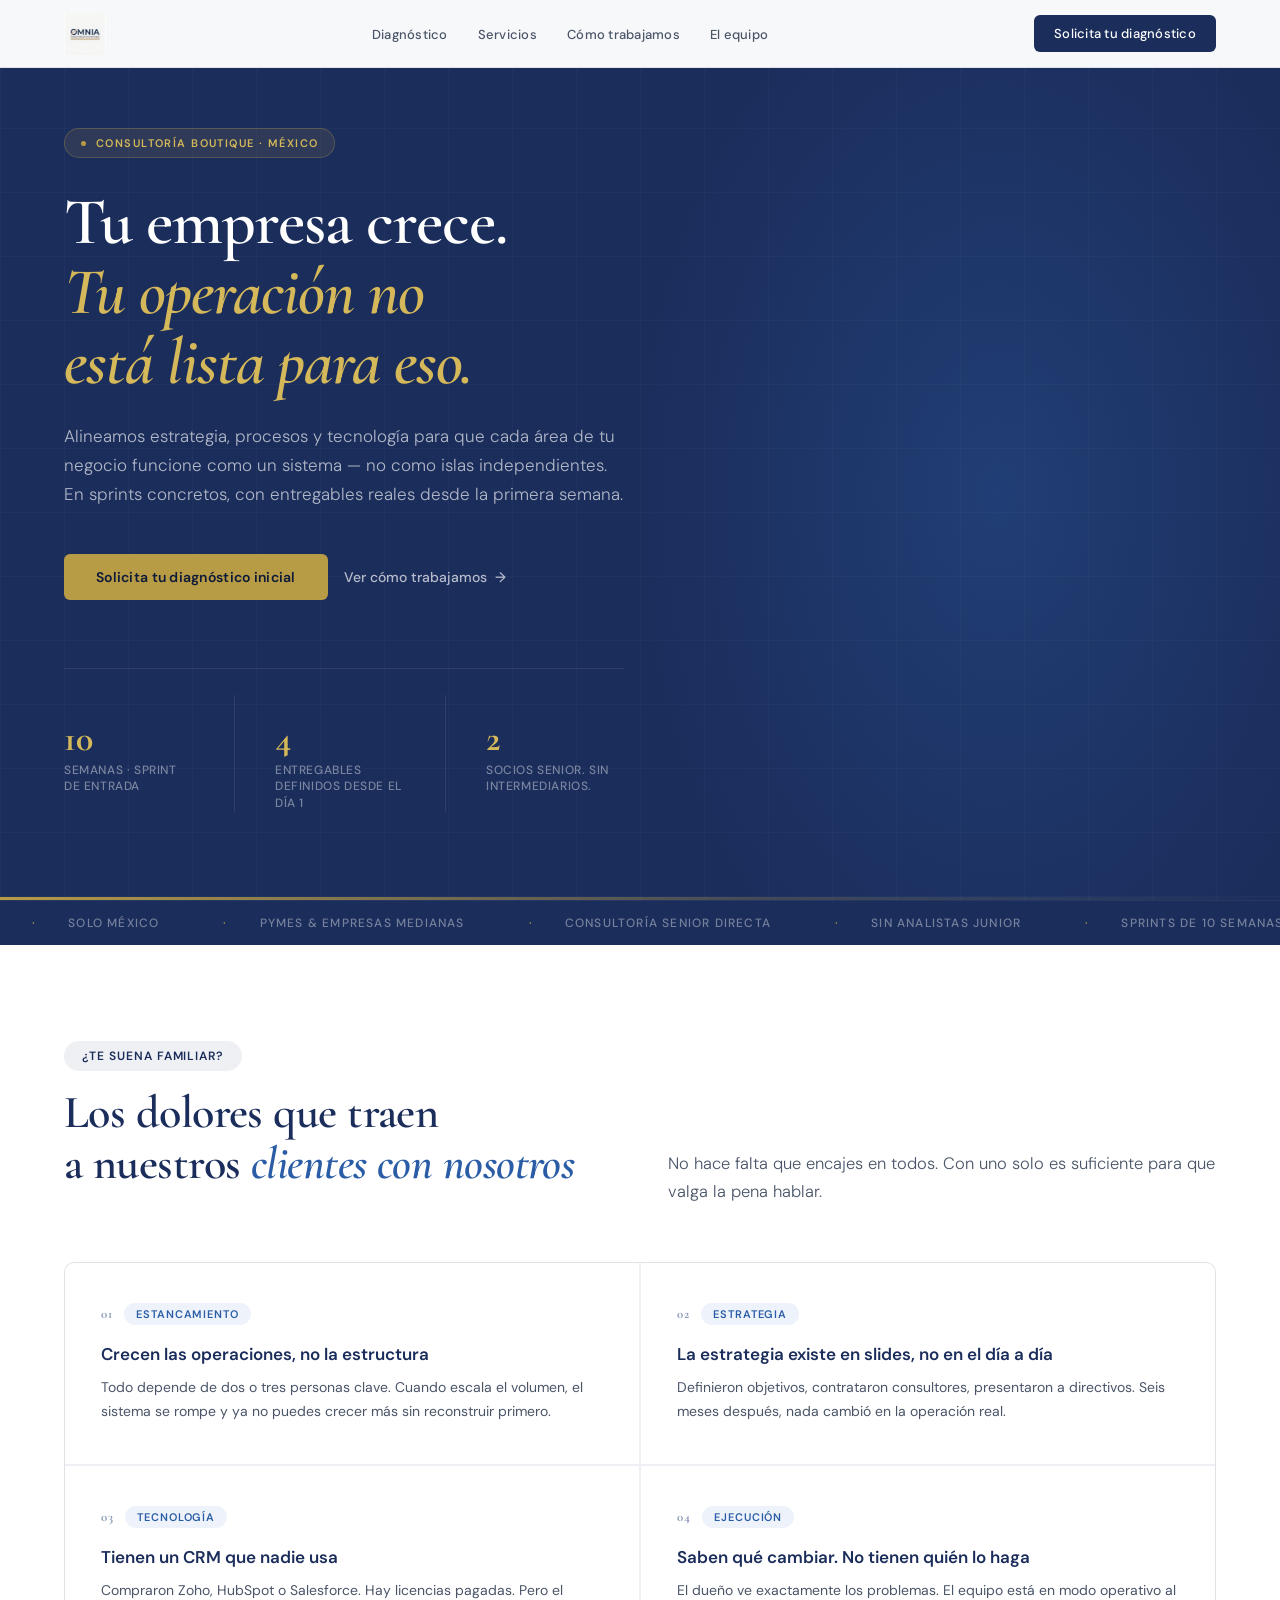
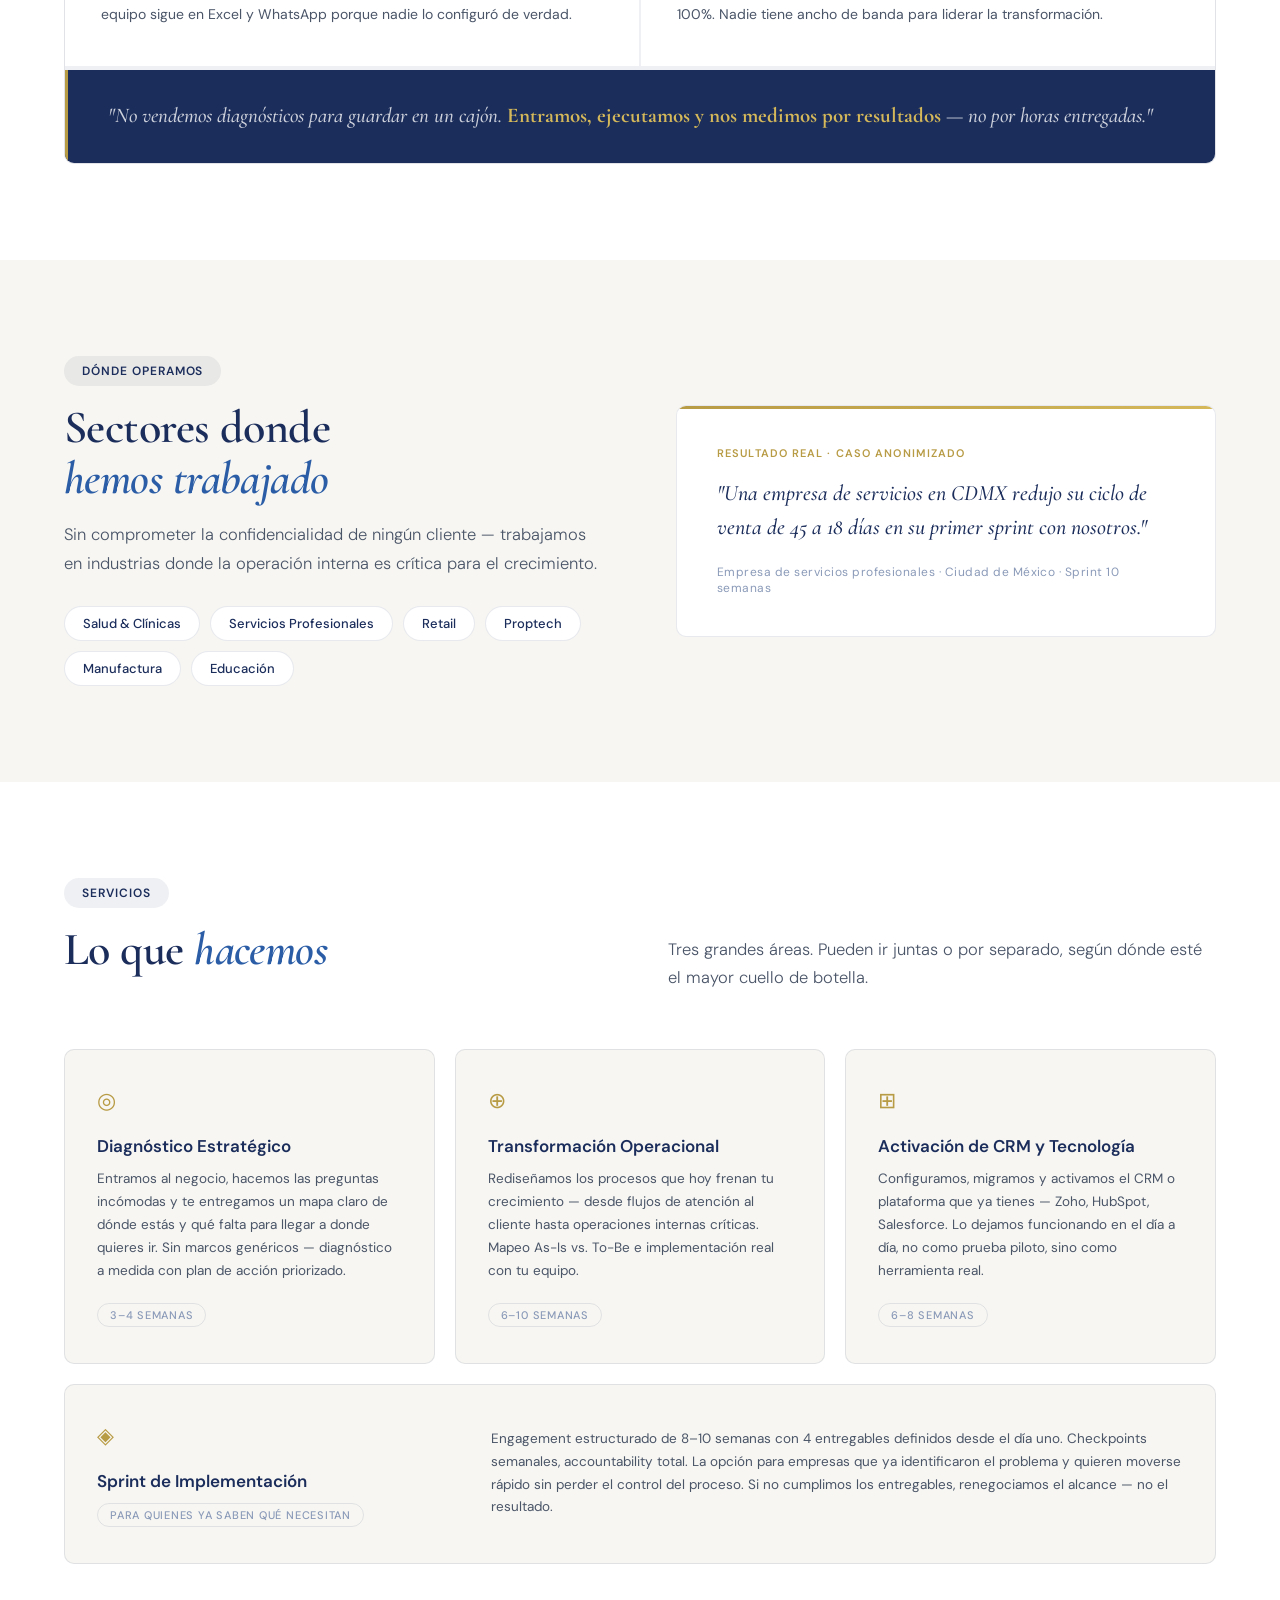
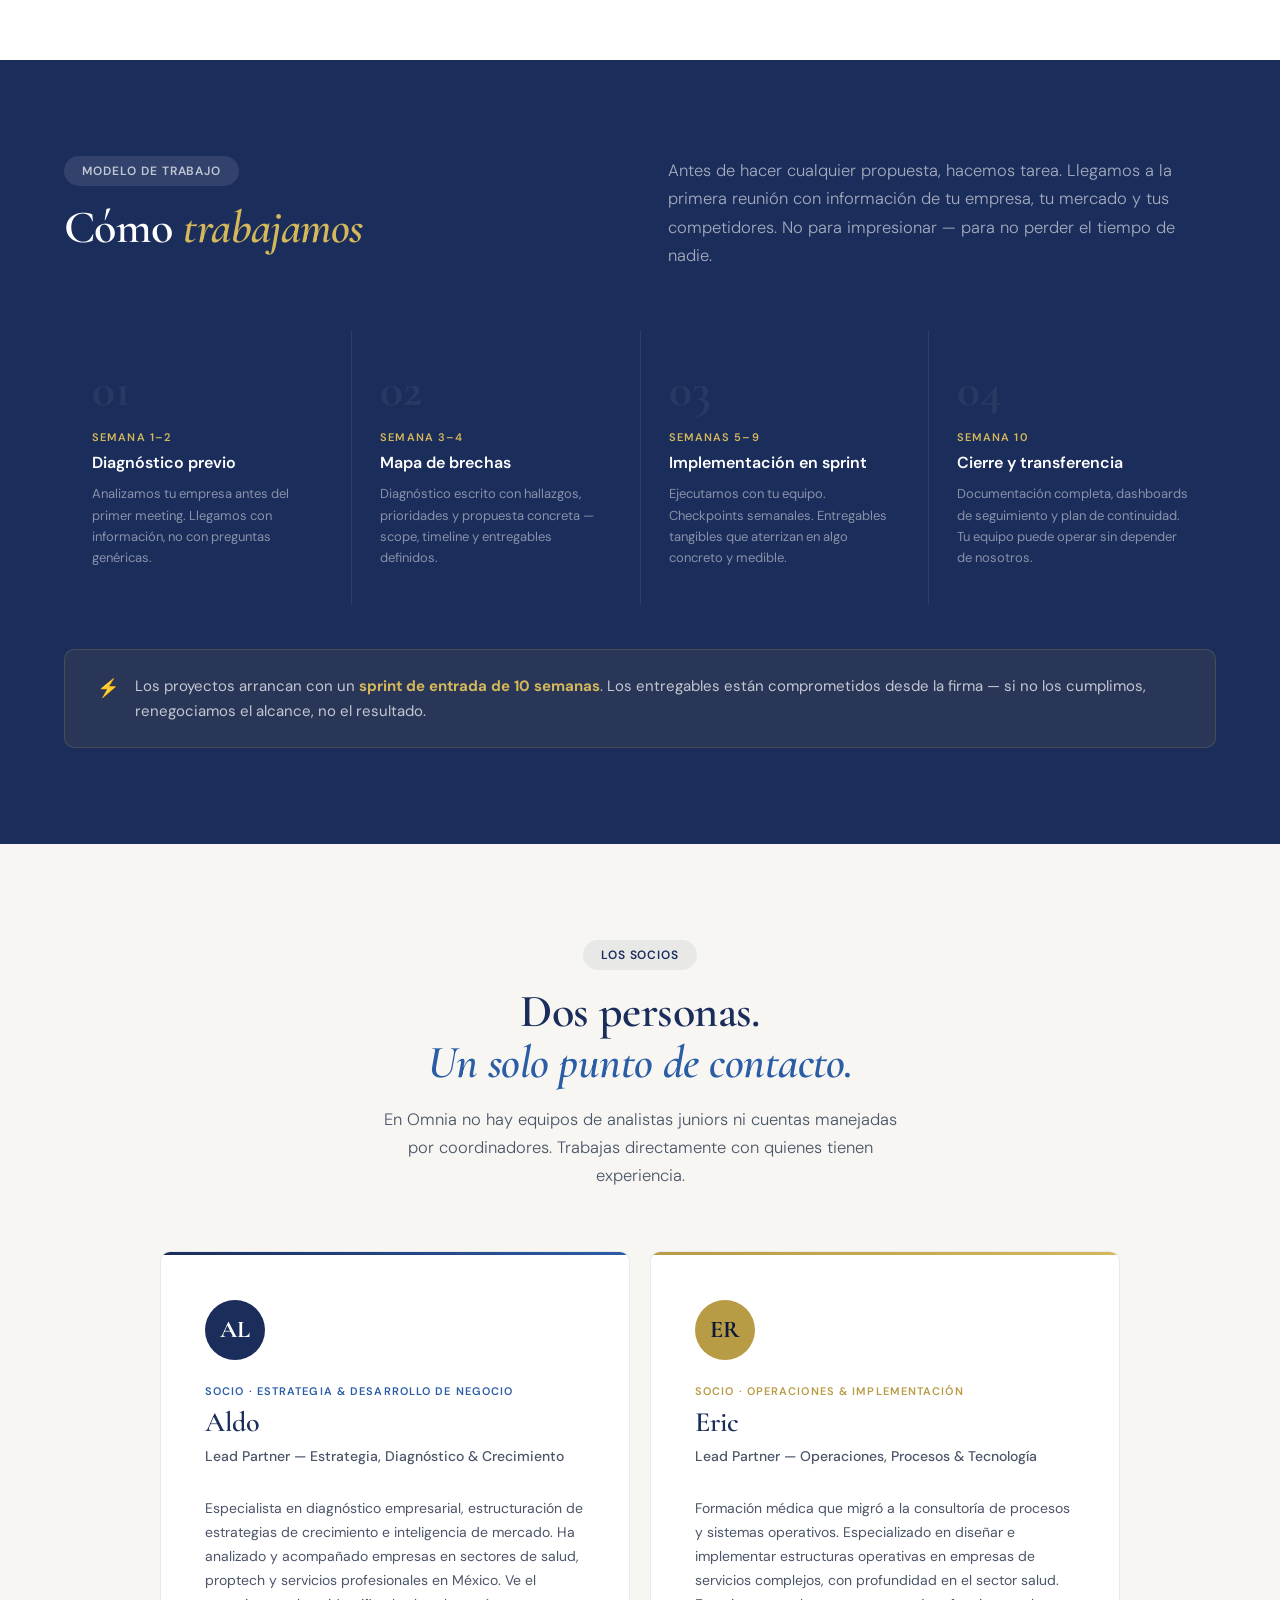
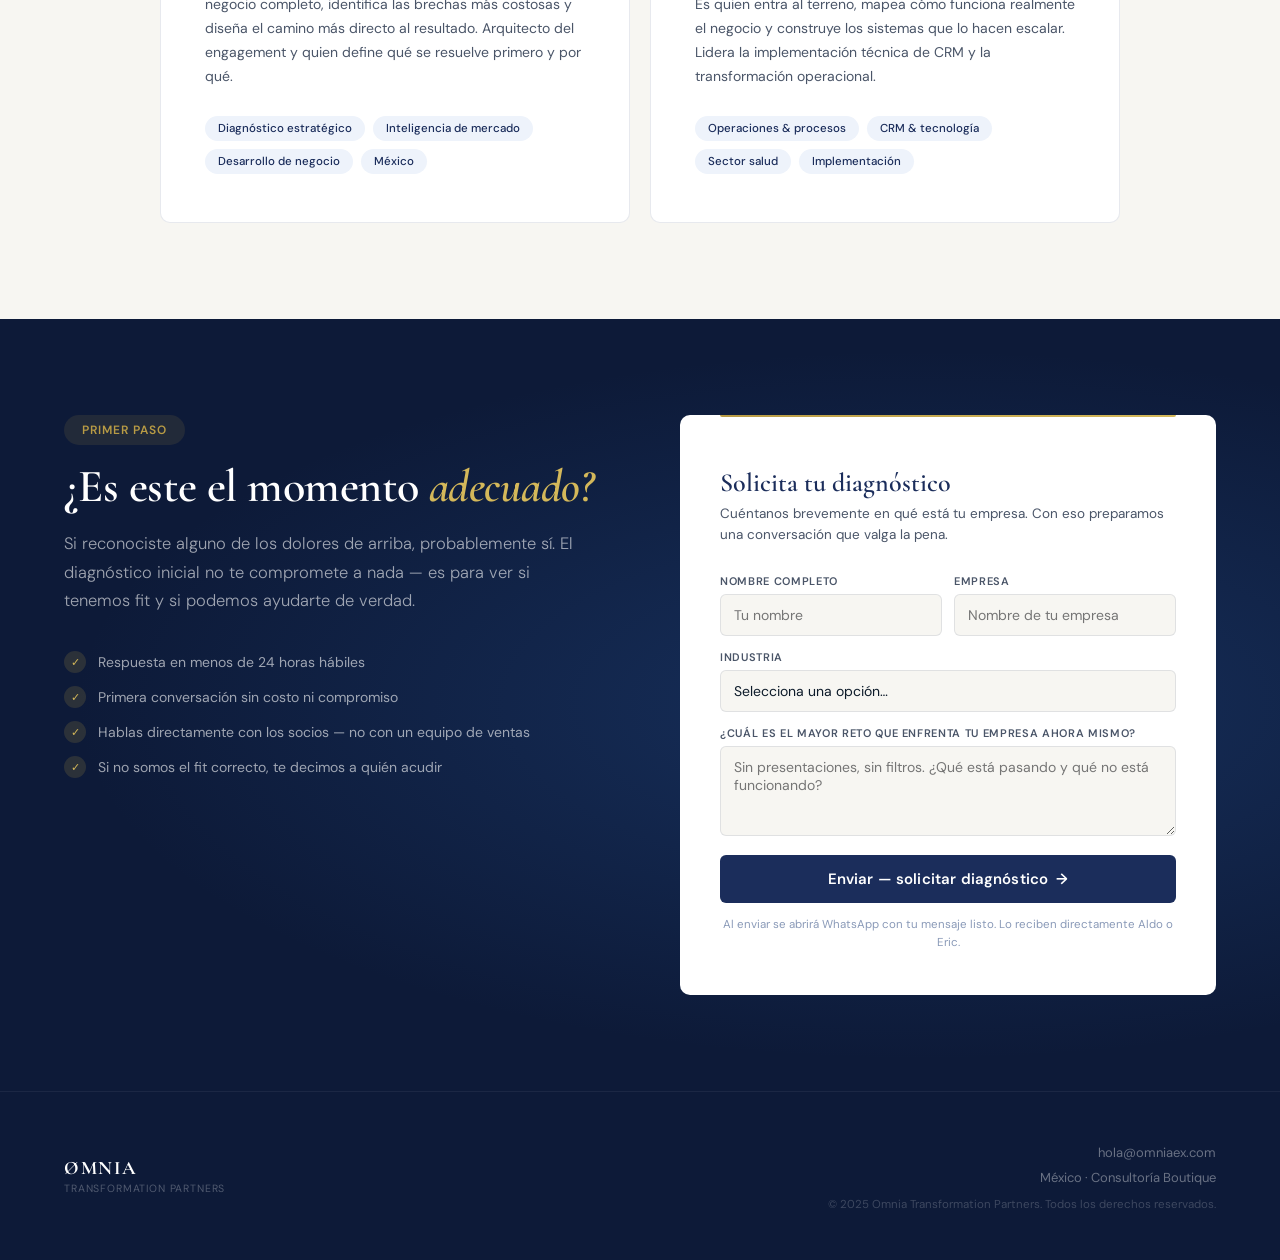
==== commit a29e9f38: "Add files via upload" ====
--- a/index.html
+++ b/index.html
@@ -580,37 +580,62 @@
 </footer>
 
 <script>
-const nav = document.getElementById('nav');
-window.addEventListener('scroll',()=>nav.classList.toggle('scrolled',scrollY>20));
-
-const burger=document.getElementById('hamburger'),menu=document.getElementById('mobileMenu');
-burger.addEventListener('click',()=>{burger.classList.toggle('open');menu.classList.toggle('open');});
+// Nav shadow on scroll
+const nav=document.getElementById('nav');
+window.addEventListener('scroll',function(){nav.classList.toggle('scrolled',window.scrollY>20);});
+
+// Hamburger
+const burger=document.getElementById('hamburger');
+const menu=document.getElementById('mobileMenu');
+burger.addEventListener('click',function(){burger.classList.toggle('open');menu.classList.toggle('open');});
 function closeMobile(){burger.classList.remove('open');menu.classList.remove('open');}
 
-const revEls=document.querySelectorAll('.reveal');
-new IntersectionObserver((entries)=>entries.forEach(e=>{if(e.isIntersecting){e.target.classList.add('visible');}}),{threshold:.1}).observe=function(el){IntersectionObserver.prototype.observe.call(this,el);};
-const io=new IntersectionObserver((entries)=>entries.forEach(e=>{if(e.isIntersecting){e.target.classList.add('visible');}}),{threshold:.1});
-revEls.forEach(el=>io.observe(el));
-
+// Reveal on scroll — with hard fallback so content is ALWAYS visible
+var revEls=document.querySelectorAll('.reveal');
+// Hard fallback: show everything after 1s no matter what
+setTimeout(function(){revEls.forEach(function(el){el.classList.add('visible');});},1000);
+// Progressive enhancement: smooth reveal
+try {
+  var io=new IntersectionObserver(function(entries){
+    entries.forEach(function(e){if(e.isIntersecting)e.target.classList.add('visible');});
+  },{threshold:0.08});
+  revEls.forEach(function(el){io.observe(el);});
+} catch(err){
+  revEls.forEach(function(el){el.classList.add('visible');});
+}
+
+// WhatsApp form submit
 function handleSubmit(){
-  const name=document.getElementById('fname').value.trim();
-  const company=document.getElementById('fcompany').value.trim();
-  const industry=document.getElementById('findustry').value;
-  const challenge=document.getElementById('fchallenge').value.trim();
+  var name=document.getElementById('fname').value.trim();
+  var company=document.getElementById('fcompany').value.trim();
+  var industry=document.getElementById('findustry').value;
+  var challenge=document.getElementById('fchallenge').value.trim();
   if(!name||!company||!industry||!challenge){
-    const btn=document.getElementById('submitBtn');
-    btn.style.background='#c0392b';btn.textContent='Completa todos los campos';
-    setTimeout(()=>{btn.style.background='';btn.innerHTML='Enviar — solicitar diagnóstico <span class="fa">→</span>';},2000);
+    var btn=document.getElementById('submitBtn');
+    btn.style.background='#c0392b';
+    btn.textContent='Completa todos los campos';
+    setTimeout(function(){
+      btn.style.background='';
+      btn.textContent='Enviar — solicitar diagnóstico →';
+    },2000);
     return;
   }
-  const msg=[
-    '🔔 *Nuevo lead — Omnia Transformation Partners*','',
-    '*Nombre:* '+name,'*Empresa:* '+company,'*Industria:* '+industry,'',
-    '*¿Cuál es su mayor reto?*',challenge,'',
-    '_Enviado desde home.omniaex.com_'
-  ].join('
-');
-  window.open('https://wa.me/525514745072?text='+encodeURIComponent(msg),'_blank');
+  var nl='%0A';
+  var waMsg=
+    '%F0%9F%94%94+*Nuevo+lead+%E2%80%94+Omnia+Transformation+Partners*'+nl+nl+
+    '*Nombre:*+'+encodeURIComponent(name)+nl+
+    '*Empresa:*+'+encodeURIComponent(company)+nl+
+    '*Industria:*+'+encodeURIComponent(industry)+nl+nl+
+    '*%C2%BFCu%C3%A1l+es+su+mayor+reto%3F*'+nl+
+    encodeURIComponent(challenge)+nl+nl+
+    '_Enviado+desde+home.omniaex.com_';
+  var a=document.createElement('a');
+  a.href='https://wa.me/525514745072?text='+waMsg;
+  a.target='_blank';
+  a.rel='noopener noreferrer';
+  document.body.appendChild(a);
+  a.click();
+  document.body.removeChild(a);
   document.getElementById('theForm').style.display='none';
   document.getElementById('formSuccess').classList.add('visible');
 }
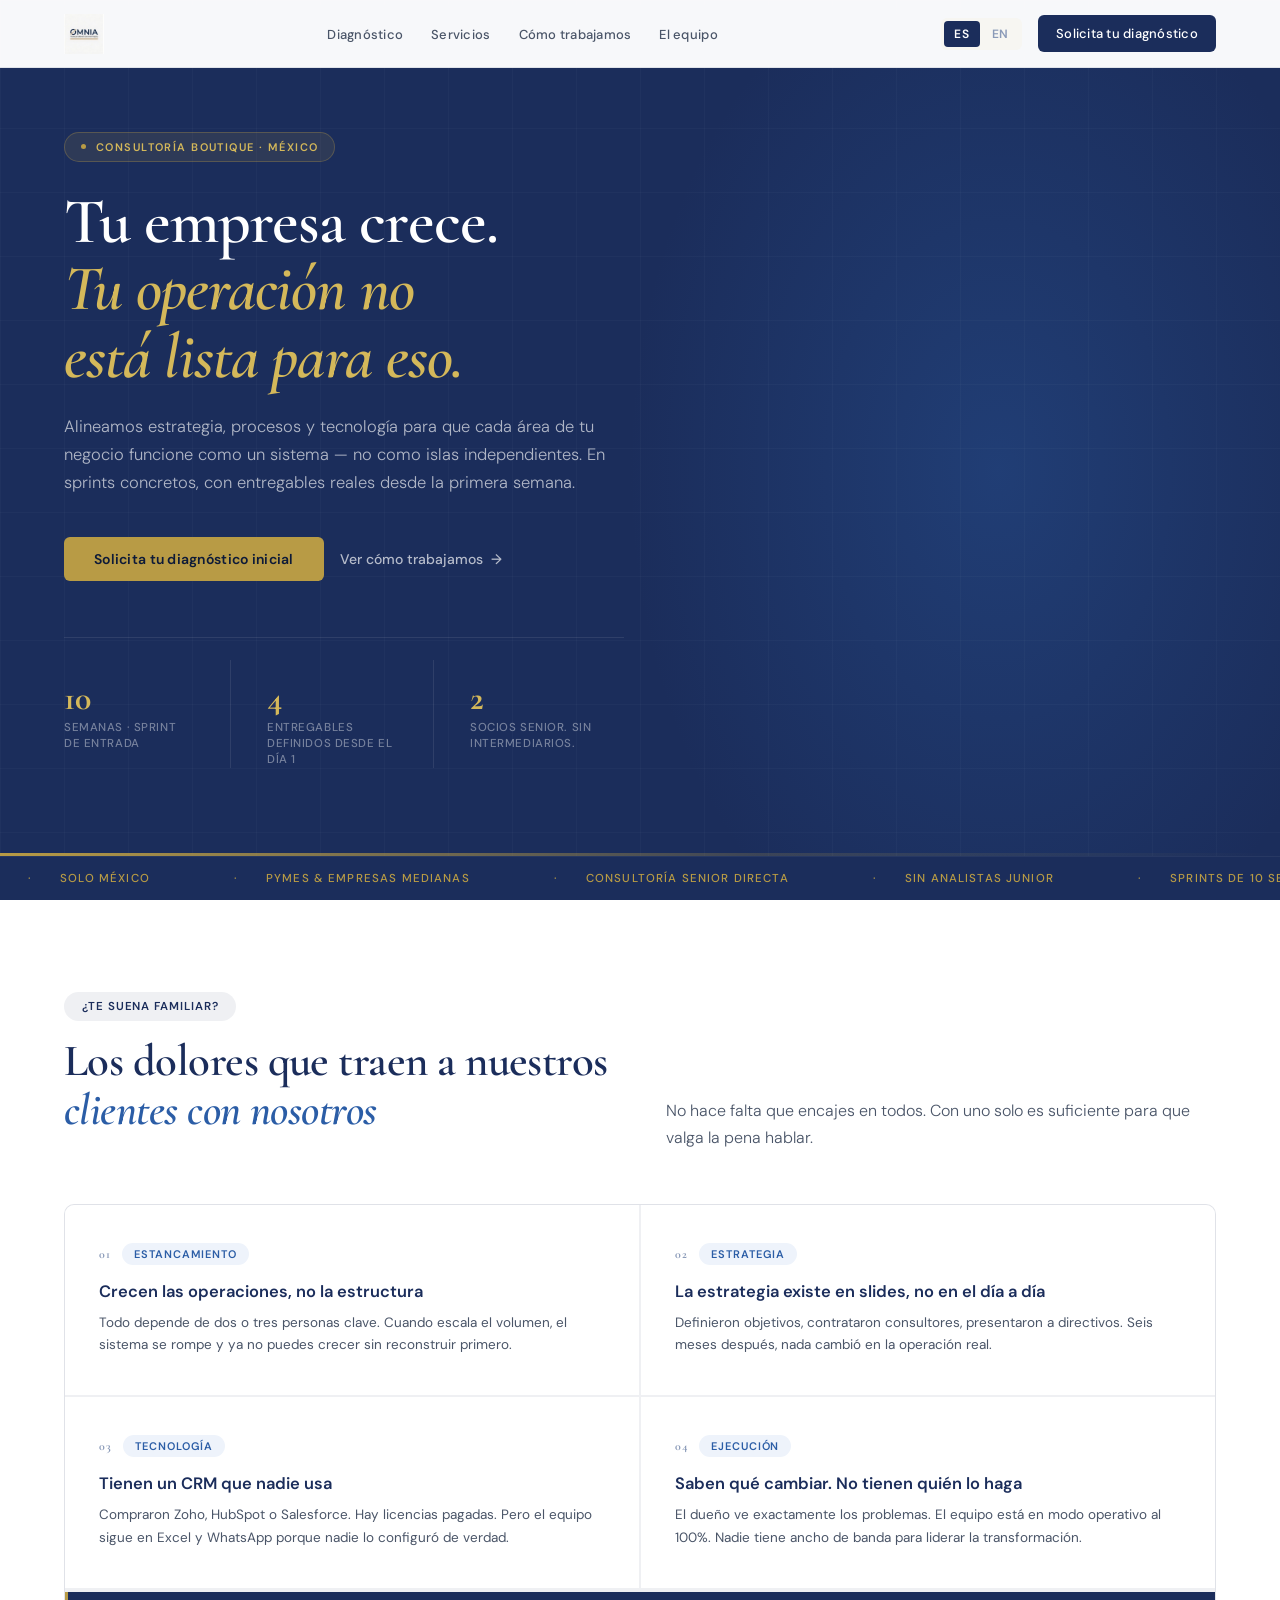
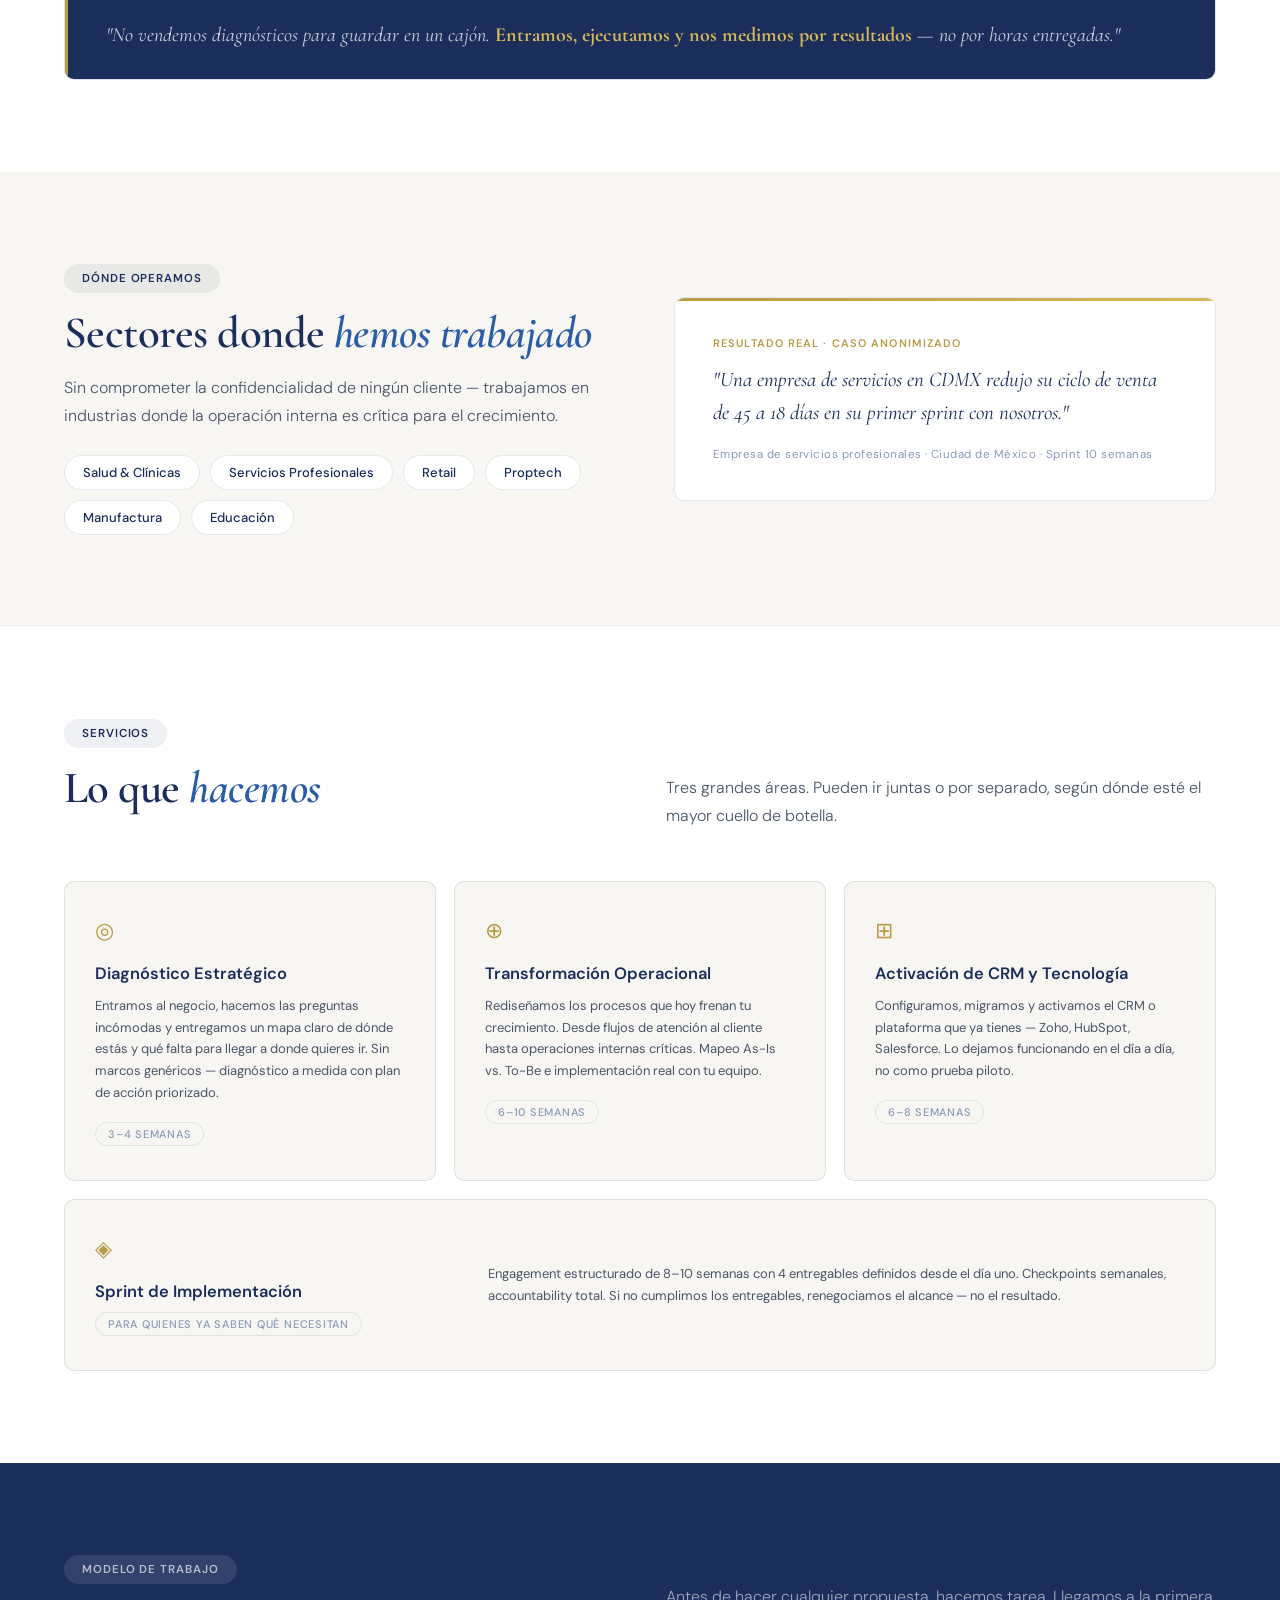
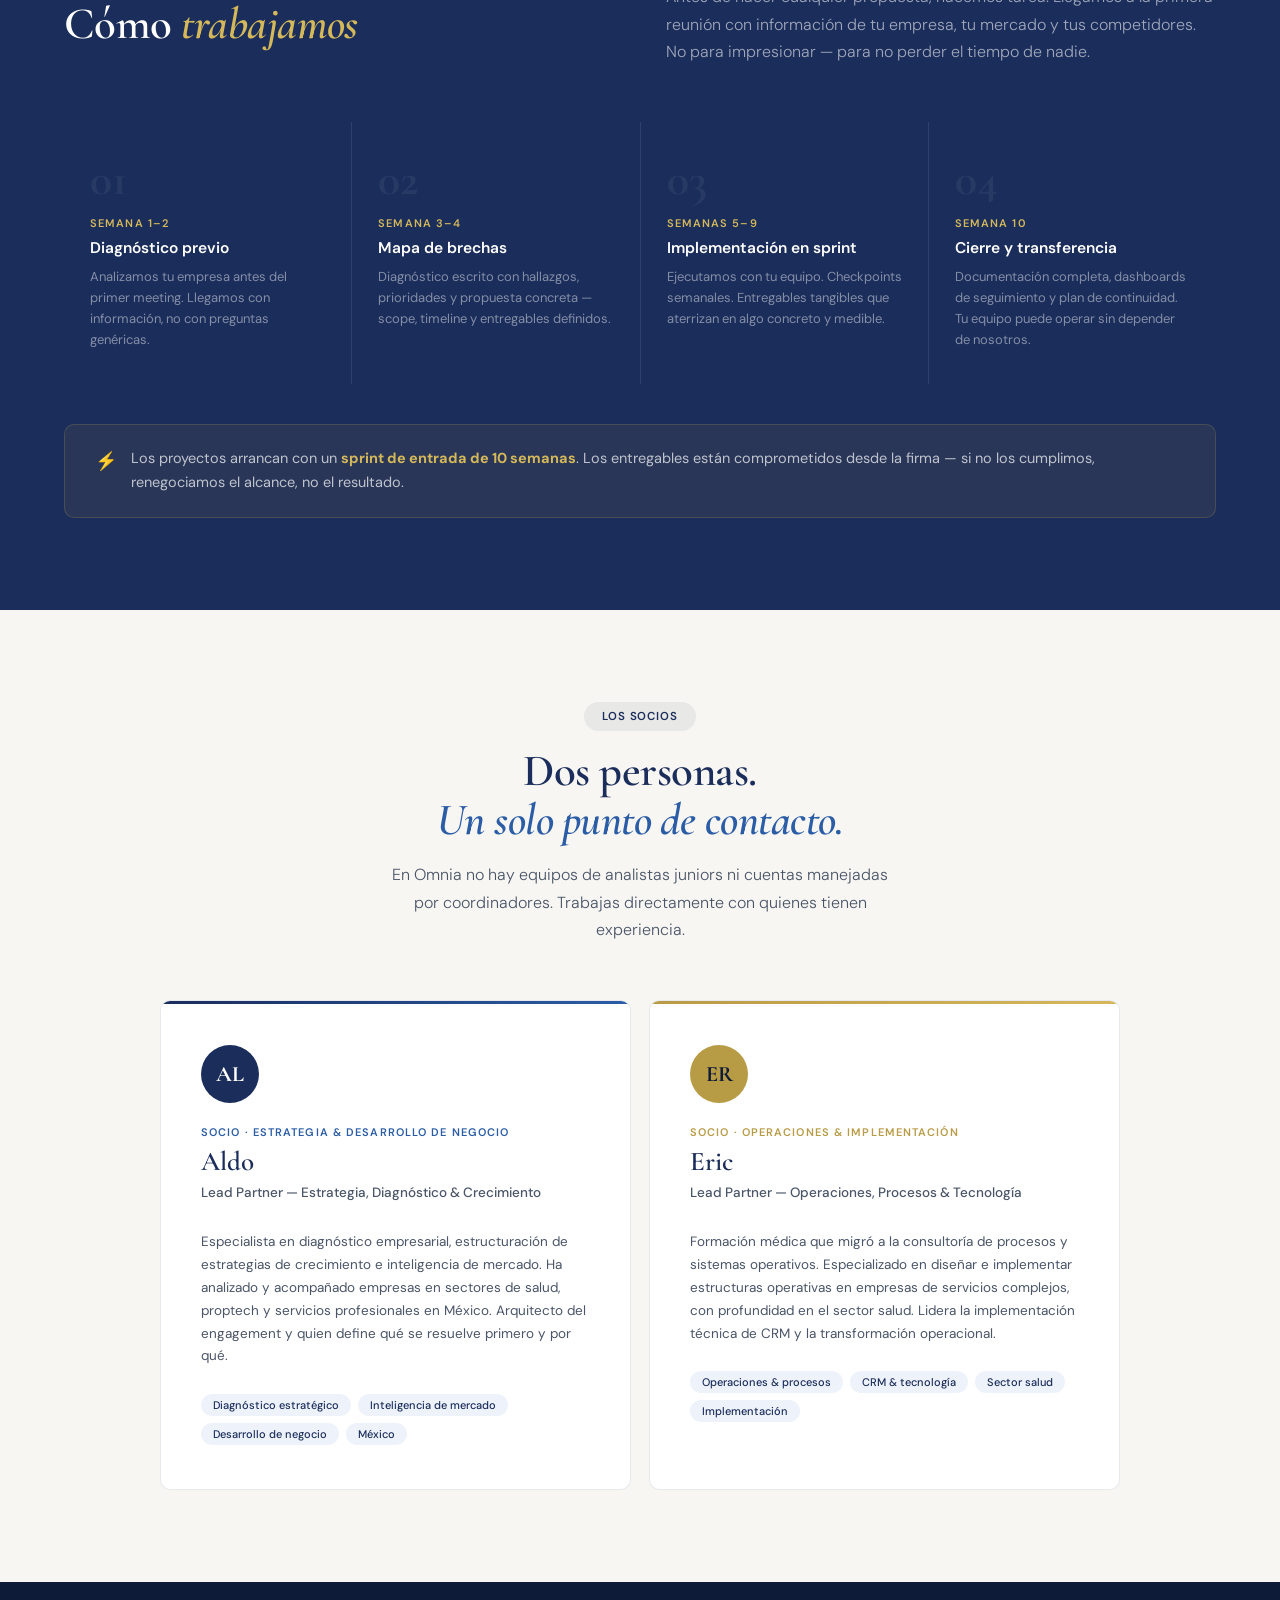
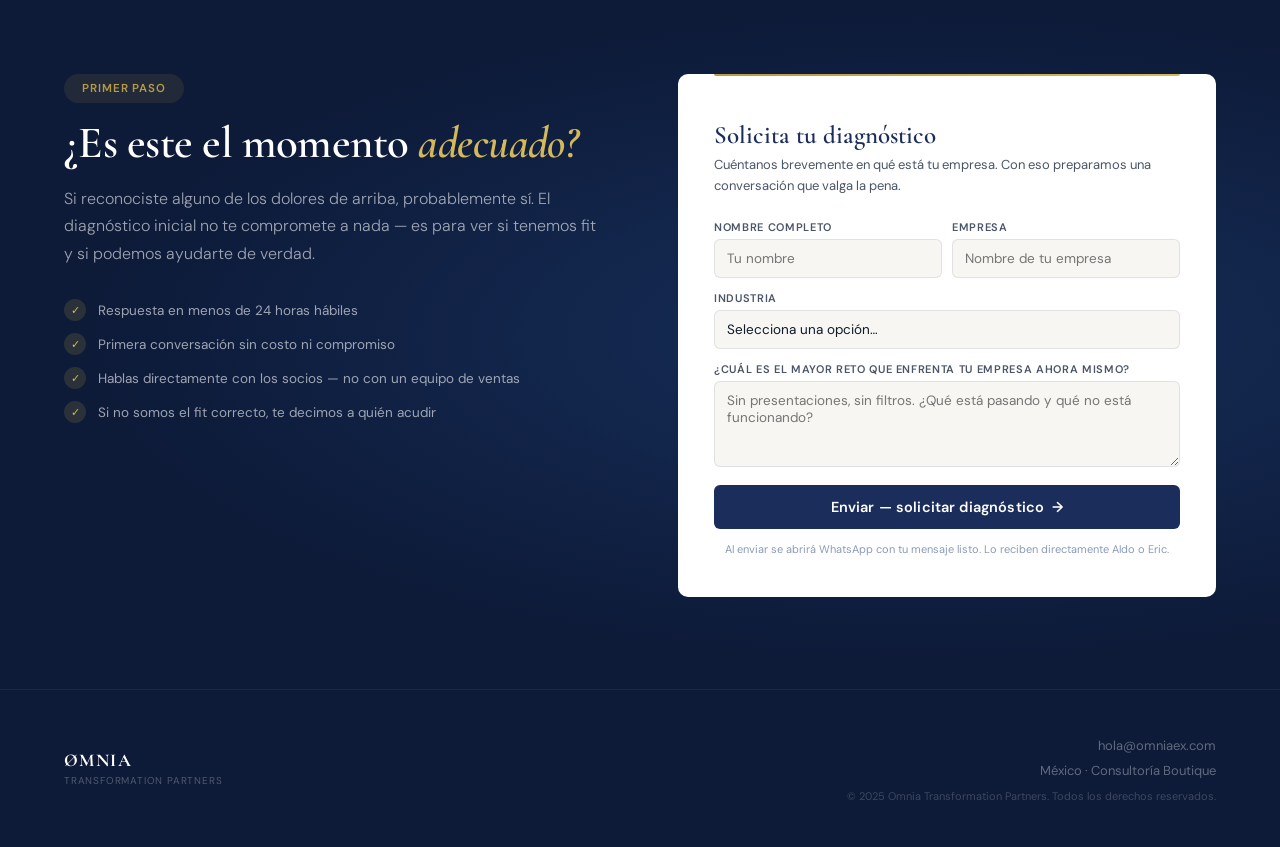
==== commit 1ccf1ecd: "Add files via upload" ====
--- a/index.html
+++ b/index.html
@@ -3,642 +3,735 @@
 <head>
 <meta charset="UTF-8">
 <meta name="viewport" content="width=device-width, initial-scale=1.0">
-<meta name="description" content="Omnia Transformation Partners — Consultoría boutique que alinea estrategia, procesos y tecnología para empresas en México. Sprints concretos, entregables reales desde la primera semana.">
-<title>Omnia Transformation Partners — Consultoría Boutique · México</title>
+<meta name="description" content="Omnia Transformation Partners — Consultoría boutique en México. Estrategia, procesos y tecnología en sprints concretos.">
+<title>Omnia Transformation Partners</title>
 <link rel="preconnect" href="https://fonts.googleapis.com">
 <link rel="preconnect" href="https://fonts.gstatic.com" crossorigin>
 <link href="https://fonts.googleapis.com/css2?family=Cormorant+Garamond:ital,wght@0,500;0,600;0,700;1,500;1,600&family=DM+Sans:opsz,wght@9..40,300;9..40,400;9..40,500;9..40,600&display=swap" rel="stylesheet">
 <style>
 :root {
-  --navy:      #1B2D5B;
-  --navy-deep: #0D1A38;
-  --navy-mid:  #152347;
-  --blue:      #2B5DA6;
-  --gold:      #B89B45;
-  --gold-light:#D4B85A;
-  --off-white: #F7F6F2;
-  --light-bg:  #EEF3FB;
-  --white:     #FFFFFF;
-  --text-dark: #0D1B2A;
-  --text-mid:  #4A5568;
-  --text-light:#8A9AB8;
-  --border:    rgba(27,45,91,0.10);
-  --border-w:  rgba(255,255,255,0.09);
-  --radius:    10px;
-  --radius-sm: 6px;
+  --navy:#1B2D5B; --navy-deep:#0D1A38; --blue:#2B5DA6;
+  --gold:#B89B45; --gold-l:#D4B85A;
+  --off:#F7F6F2; --lbg:#EEF3FB; --white:#FFFFFF;
+  --td:#0D1B2A; --tm:#4A5568; --tl:#8A9AB8;
+  --br:rgba(27,45,91,.10); --bw:rgba(255,255,255,.09);
+  --r:10px; --rs:6px;
 }
-*, *::before, *::after { margin:0; padding:0; box-sizing:border-box; }
-html { scroll-behavior:smooth; }
-body { font-family:'DM Sans',sans-serif; color:var(--text-dark); background:var(--white); -webkit-font-smoothing:antialiased; overflow-x:hidden; }
-
-/* ── ANIMATIONS ── */
-@keyframes fadeUp { from{opacity:0;transform:translateY(22px)} to{opacity:1;transform:translateY(0)} }
-@keyframes pulseDot { 0%,100%{opacity:1} 50%{opacity:.35} }
-@keyframes marquee { from{transform:translateX(0)} to{transform:translateX(-50%)} }
-.reveal { opacity:0; transform:translateY(18px); transition:opacity .6s cubic-bezier(.22,1,.36,1),transform .6s cubic-bezier(.22,1,.36,1); }
-.reveal.visible { opacity:1; transform:translateY(0); }
-.d1{transition-delay:.1s} .d2{transition-delay:.2s} .d3{transition-delay:.3s} .d4{transition-delay:.4s}
-
-/* ── NAV ── */
-nav {
-  position:fixed; top:0; left:0; right:0; z-index:200;
-  background:rgba(255,255,255,.97); backdrop-filter:blur(12px);
-  border-bottom:1px solid var(--border);
-  padding:0 5%; height:68px;
-  display:flex; align-items:center; justify-content:space-between;
-  transition:box-shadow .3s;
-}
-nav.scrolled { box-shadow:0 2px 24px rgba(13,26,56,.09); }
-
-.logo { display:flex; align-items:center; text-decoration:none; }
-.logo img { height:42px; width:auto; display:block; }
-
-.nav-links { display:flex; align-items:center; gap:30px; list-style:none; }
-.nav-links a { font-size:13px; font-weight:500; color:var(--text-mid); text-decoration:none; letter-spacing:.02em; transition:color .2s; }
-.nav-links a:hover { color:var(--navy); }
-
-.nav-cta { background:var(--navy); color:var(--white); padding:10px 20px; border-radius:var(--radius-sm); font-size:13px; font-weight:500; text-decoration:none; letter-spacing:.02em; transition:background .2s; white-space:nowrap; }
-.nav-cta:hover { background:var(--blue); }
-
-.hamburger { display:none; flex-direction:column; gap:5px; cursor:pointer; background:none; border:none; padding:4px; }
-.hamburger span { display:block; width:22px; height:2px; background:var(--navy); border-radius:2px; transition:all .3s; }
+*,*::before,*::after{margin:0;padding:0;box-sizing:border-box}
+html{scroll-behavior:smooth}
+body{font-family:'DM Sans',sans-serif;color:var(--td);background:var(--white);-webkit-font-smoothing:antialiased;overflow-x:hidden}
+
+@keyframes fadeUp{from{opacity:0;transform:translateY(20px)}to{opacity:1;transform:translateY(0)}}
+@keyframes dot{0%,100%{opacity:1}50%{opacity:.35}}
+@keyframes ticker{from{transform:translateX(0)}to{transform:translateX(-50%)}}
+.reveal{opacity:0;transform:translateY(16px);transition:opacity .65s cubic-bezier(.22,1,.36,1),transform .65s cubic-bezier(.22,1,.36,1)}
+.reveal.visible{opacity:1;transform:translateY(0)}
+.d1{transition-delay:.1s}.d2{transition-delay:.2s}.d3{transition-delay:.3s}
+
+/* NAV */
+nav{position:fixed;top:0;left:0;right:0;z-index:200;background:rgba(255,255,255,.97);backdrop-filter:blur(12px);border-bottom:1px solid var(--br);padding:0 5%;height:68px;display:flex;align-items:center;justify-content:space-between;transition:box-shadow .3s}
+nav.scrolled{box-shadow:0 2px 24px rgba(13,26,56,.09)}
+.logo{display:flex;align-items:center;text-decoration:none}
+.logo img{height:40px;width:auto}
+.nav-links{display:flex;align-items:center;gap:28px;list-style:none}
+.nav-links a{font-size:13px;font-weight:500;color:var(--tm);text-decoration:none;letter-spacing:.02em;transition:color .2s}
+.nav-links a:hover{color:var(--navy)}
+.nav-right{display:flex;align-items:center;gap:16px}
+.nav-cta{background:var(--navy);color:var(--white);padding:10px 18px;border-radius:var(--rs);font-size:13px;font-weight:500;text-decoration:none;letter-spacing:.02em;transition:background .2s;white-space:nowrap}
+.nav-cta:hover{background:var(--blue)}
+.lang-toggle{display:flex;align-items:center;background:var(--off);border-radius:var(--rs);padding:3px;gap:2px}
+.lang-btn{background:none;border:none;padding:5px 10px;font-size:12px;font-weight:600;letter-spacing:.06em;color:var(--tl);cursor:pointer;border-radius:4px;transition:all .2s;font-family:'DM Sans',sans-serif}
+.lang-btn.active{background:var(--navy);color:var(--white)}
+.hamburger{display:none;flex-direction:column;gap:5px;cursor:pointer;background:none;border:none;padding:4px}
+.hamburger span{display:block;width:22px;height:2px;background:var(--navy);border-radius:2px;transition:all .3s}
 .hamburger.open span:nth-child(1){transform:translateY(7px) rotate(45deg)}
 .hamburger.open span:nth-child(2){opacity:0}
 .hamburger.open span:nth-child(3){transform:translateY(-7px) rotate(-45deg)}
-.mobile-menu { display:none; position:fixed; top:68px; left:0; right:0; background:var(--white); border-bottom:1px solid var(--border); padding:24px 5%; z-index:199; flex-direction:column; gap:16px; box-shadow:0 8px 32px rgba(13,26,56,.1); }
+.mobile-menu{display:none;position:fixed;top:68px;left:0;right:0;background:var(--white);border-bottom:1px solid var(--br);padding:20px 5%;z-index:199;flex-direction:column;gap:14px;box-shadow:0 8px 32px rgba(13,26,56,.1)}
 .mobile-menu.open{display:flex}
-.mobile-menu a { font-size:15px; font-weight:500; color:var(--text-dark); text-decoration:none; padding:8px 0; border-bottom:1px solid var(--border); }
-.mobile-menu .m-cta { background:var(--navy); color:var(--white); text-align:center; border-radius:var(--radius-sm); padding:14px; font-weight:600; border:none; }
-
-/* ── HERO ── */
-.hero {
-  background:var(--navy); min-height:100svh;
-  display:flex; align-items:center;
-  padding:120px 5% 80px; position:relative; overflow:hidden;
+.mobile-menu a{font-size:15px;font-weight:500;color:var(--td);text-decoration:none;padding:8px 0;border-bottom:1px solid var(--br)}
+.mob-cta{background:var(--navy);color:var(--white)!important;text-align:center;border-radius:var(--rs);padding:14px!important;font-weight:600!important;border:none;border-bottom:none!important}
+
+/* HERO — calc so ticker fits on 14" screen */
+.hero{background:var(--navy);min-height:calc(100svh - 44px);display:flex;align-items:center;padding:100px 5% 56px;position:relative;overflow:hidden}
+.hero::before{content:'';position:absolute;top:-10%;right:-8%;width:60%;height:130%;background:radial-gradient(ellipse at center,rgba(43,93,166,.35) 0%,transparent 68%);pointer-events:none}
+.hero::after{content:'';position:absolute;bottom:0;left:0;right:0;height:3px;background:linear-gradient(90deg,var(--gold) 0%,rgba(184,155,69,.2) 60%,transparent 100%)}
+.hero-grid{position:absolute;inset:0;background-image:linear-gradient(rgba(255,255,255,.022) 1px,transparent 1px),linear-gradient(90deg,rgba(255,255,255,.022) 1px,transparent 1px);background-size:64px 64px;pointer-events:none}
+.hero-inner{max-width:800px;position:relative;z-index:1;animation:fadeUp .9s cubic-bezier(.22,1,.36,1) both}
+.hero-eyebrow{display:inline-flex;align-items:center;gap:10px;background:rgba(184,155,69,.12);border:1px solid rgba(184,155,69,.3);border-radius:100px;padding:7px 16px;margin-bottom:26px;font-size:11px;letter-spacing:.13em;text-transform:uppercase;color:var(--gold-l);font-weight:600}
+.edot{width:5px;height:5px;background:var(--gold);border-radius:50%;animation:dot 2s ease-in-out infinite;flex-shrink:0}
+h1{font-family:'Cormorant Garamond',serif;font-size:clamp(38px,5vw,64px);font-weight:600;line-height:1.06;color:var(--white);letter-spacing:-.015em;margin-bottom:22px}
+h1 em{font-style:italic;color:var(--gold-l)}
+.hero-sub{font-size:16.5px;line-height:1.7;color:rgba(255,255,255,.65);max-width:560px;margin-bottom:40px;font-weight:300}
+.hero-ctas{display:flex;gap:16px;align-items:center;flex-wrap:wrap;margin-bottom:56px}
+.btn-gold{background:var(--gold);color:var(--navy-deep);padding:13px 30px;border-radius:var(--rs);font-size:14px;font-weight:600;text-decoration:none;letter-spacing:.02em;border:none;cursor:pointer;display:inline-block;transition:background .2s,transform .15s}
+.btn-gold:hover{background:var(--gold-l);transform:translateY(-1px)}
+.btn-ghost{color:rgba(255,255,255,.68);font-size:14px;font-weight:500;text-decoration:none;display:inline-flex;align-items:center;gap:8px;padding:13px 0;transition:color .2s}
+.btn-ghost:hover{color:var(--white)}
+.btn-ghost .arr{transition:transform .2s}
+.btn-ghost:hover .arr{transform:translateX(5px)}
+.hero-stats{display:flex;border-top:1px solid var(--bw)}
+.stat{padding:22px 36px 0 0;margin-top:22px;margin-right:36px;border-right:1px solid var(--bw)}
+.stat:last-child{border-right:none;margin-right:0;padding-right:0}
+.stat .num{font-family:'Cormorant Garamond',serif;font-size:34px;font-weight:700;color:var(--gold-l);line-height:1;margin-bottom:4px}
+.stat .lbl{font-size:11.5px;color:rgba(255,255,255,.4);letter-spacing:.05em;text-transform:uppercase;font-weight:500;max-width:130px;line-height:1.4}
+
+/* TICKER */
+.ticker-wrap{background:var(--navy);height:44px;overflow:hidden;border-top:1px solid rgba(255,255,255,.05);display:flex;align-items:center}
+.ticker-track{display:flex;width:max-content;animation:ticker 30s linear infinite}
+.tick{font-size:11.5px;letter-spacing:.1em;text-transform:uppercase;color:rgba(255,255,255,.38);font-weight:500;padding:0 28px;white-space:nowrap}
+.tick span{color:var(--gold);margin-right:28px}
+
+/* SECTIONS */
+section{padding:92px 5%}
+.pill{display:inline-block;background:rgba(27,45,91,.07);border-radius:100px;padding:7px 18px;font-size:11.5px;letter-spacing:.08em;text-transform:uppercase;color:var(--navy);font-weight:600;margin-bottom:16px}
+.pill.wp{background:rgba(255,255,255,.1);color:rgba(255,255,255,.65)}
+.pill.gp{background:rgba(184,155,69,.12);color:var(--gold)}
+h2{font-family:'Cormorant Garamond',serif;font-size:clamp(30px,3.5vw,47px);font-weight:600;line-height:1.1;letter-spacing:-.012em;color:var(--navy);margin-bottom:16px}
+h2 em{font-style:italic;color:var(--blue)}
+h2.lw{color:var(--white)}
+h2.lw em{color:var(--gold-l)}
+.ssub{font-size:16px;line-height:1.72;color:var(--tm);font-weight:300}
+.ssub.lw{color:rgba(255,255,255,.58)}
+.two-hdr{display:grid;grid-template-columns:1fr 1fr;gap:52px;align-items:end;margin-bottom:52px}
+
+/* PAIN */
+.pain-grid{display:grid;grid-template-columns:1fr 1fr;gap:2px;background:rgba(27,45,91,.07);border:1px solid rgba(27,45,91,.07);border-radius:var(--r);overflow:hidden}
+.pain-item{background:var(--white);padding:38px 34px;transition:background .25s}
+.pain-item:hover{background:var(--off)}
+.pain-meta{display:flex;align-items:center;gap:12px;margin-bottom:16px}
+.pain-num{font-size:12px;font-weight:700;color:var(--tl);letter-spacing:.06em;font-family:'Cormorant Garamond',serif}
+.pain-tag{font-size:11px;letter-spacing:.08em;text-transform:uppercase;font-weight:600;color:var(--blue);background:var(--lbg);padding:4px 12px;border-radius:100px}
+.pain-item h3{font-size:16.5px;font-weight:600;color:var(--navy);margin-bottom:9px;line-height:1.35}
+.pain-item p{font-size:13.5px;line-height:1.68;color:var(--tm)}
+.pain-quote{margin-top:2px;background:var(--navy);padding:28px 38px;border-left:3px solid var(--gold);grid-column:span 2}
+.pain-quote blockquote{font-family:'Cormorant Garamond',serif;font-size:20px;font-style:italic;color:rgba(255,255,255,.78);line-height:1.55}
+.pain-quote blockquote strong{color:var(--gold-l);font-style:normal}
+
+/* SECTORS */
+.sec-inner{display:grid;grid-template-columns:1fr 1fr;gap:68px;align-items:center}
+.sec-tags{display:flex;flex-wrap:wrap;gap:10px;margin-top:26px}
+.sec-tag{font-size:13px;font-weight:500;color:var(--navy);background:var(--white);border:1.5px solid var(--br);border-radius:100px;padding:8px 18px}
+.res-card{background:var(--white);border-radius:var(--r);padding:38px;border:1px solid var(--br);position:relative;overflow:hidden}
+.res-card::before{content:'';position:absolute;top:0;left:0;right:0;height:3px;background:linear-gradient(90deg,var(--gold),var(--gold-l))}
+.res-label{font-size:11px;letter-spacing:.1em;text-transform:uppercase;color:var(--gold);font-weight:600;margin-bottom:14px}
+.res-card blockquote{font-family:'Cormorant Garamond',serif;font-size:21px;font-style:italic;color:var(--navy);line-height:1.55;margin-bottom:18px}
+.res-source{font-size:11.5px;color:var(--tl);letter-spacing:.04em}
+
+/* SERVICES */
+.svc-grid{display:grid;grid-template-columns:repeat(3,1fr);gap:18px}
+.svc-card{background:var(--off);border-radius:var(--r);padding:34px 30px;border:1px solid var(--br);transition:background .25s,transform .2s}
+.svc-card:hover{background:var(--navy);transform:translateY(-3px)}
+.svc-card:hover h3,.svc-card:hover p{color:var(--white)}
+.svc-card:hover .svc-icon{color:var(--gold-l)}
+.svc-card:hover .svc-dur{border-color:rgba(255,255,255,.18);color:rgba(255,255,255,.4)}
+.svc-icon{font-size:22px;color:var(--gold);margin-bottom:18px;display:block;transition:color .25s}
+.svc-card h3{font-size:16.5px;font-weight:600;color:var(--navy);margin-bottom:10px;line-height:1.3;transition:color .25s}
+.svc-card p{font-size:13px;line-height:1.68;color:var(--tm);margin-bottom:18px;transition:color .25s}
+.svc-dur{display:inline-block;font-size:11px;letter-spacing:.07em;text-transform:uppercase;color:var(--tl);border:1px solid var(--br);padding:4px 12px;border-radius:100px;font-weight:500;transition:all .25s}
+.svc-wide{grid-column:span 3;display:grid;grid-template-columns:1fr 2fr;gap:44px;align-items:center}
+.svc-wide p{margin-bottom:0}
+
+/* HOW */
+.sprint-grid{display:grid;grid-template-columns:repeat(4,1fr);gap:1px;background:var(--bw);margin-top:56px}
+.sprint-step{background:var(--navy);padding:34px 26px;transition:background .25s}
+.sprint-step:hover{background:rgba(43,93,166,.28)}
+.sn{font-family:'Cormorant Garamond',serif;font-size:46px;font-weight:700;color:rgba(255,255,255,.06);line-height:1;margin-bottom:14px}
+.sw{font-size:11px;letter-spacing:.1em;text-transform:uppercase;color:var(--gold-l);font-weight:600;margin-bottom:8px}
+.sprint-step h3{font-size:15.5px;font-weight:600;color:var(--white);margin-bottom:8px;line-height:1.3}
+.sprint-step p{font-size:13px;line-height:1.62;color:rgba(255,255,255,.46)}
+.how-callout{margin-top:40px;display:flex;align-items:flex-start;gap:14px;padding:22px 30px;background:rgba(184,155,69,.09);border:1px solid rgba(184,155,69,.22);border-radius:var(--r)}
+.how-callout p{font-size:14.5px;color:rgba(255,255,255,.7);line-height:1.65}
+.how-callout strong{color:var(--gold-l)}
+
+/* TEAM */
+.team-hdr{text-align:center;max-width:500px;margin:0 auto 56px}
+.partners{display:grid;grid-template-columns:1fr 1fr;gap:18px;max-width:960px;margin:0 auto}
+.p-card{background:var(--white);border-radius:var(--r);padding:44px 40px;border:1px solid var(--br);position:relative;overflow:hidden}
+.p-card::before{content:'';position:absolute;top:0;left:0;right:0;height:3px;background:linear-gradient(90deg,var(--navy),var(--blue))}
+.p-card.gt::before{background:linear-gradient(90deg,var(--gold),var(--gold-l))}
+.p-av{width:58px;height:58px;border-radius:50%;background:var(--navy);display:flex;align-items:center;justify-content:center;font-family:'Cormorant Garamond',serif;font-size:22px;font-weight:700;color:var(--white);margin-bottom:22px}
+.p-av.gd{background:var(--gold);color:var(--navy-deep)}
+.p-role{font-size:11px;letter-spacing:.1em;text-transform:uppercase;color:var(--blue);font-weight:600;margin-bottom:6px}
+.gt .p-role{color:var(--gold)}
+.p-card h3{font-family:'Cormorant Garamond',serif;font-size:27px;font-weight:600;color:var(--navy);margin-bottom:4px}
+.p-title{font-size:13.5px;color:var(--tm);font-weight:500;margin-bottom:20px}
+.p-card p{font-size:13.5px;line-height:1.7;color:var(--tm);margin-bottom:26px}
+.p-tags{display:flex;flex-wrap:wrap;gap:7px}
+.ptag{font-size:11px;padding:4px 12px;border-radius:100px;font-weight:500;background:var(--lbg);color:var(--navy)}
+
+/* CTA FORM */
+.cta-inner{display:grid;grid-template-columns:1fr 1fr;gap:76px;align-items:start;position:relative;z-index:1}
+.cta-copy .ssub{color:rgba(255,255,255,.6);margin-bottom:32px}
+.trust-list{display:flex;flex-direction:column;gap:12px}
+.trust-item{display:flex;align-items:center;gap:12px;font-size:13.5px;color:rgba(255,255,255,.6)}
+.tck{width:22px;height:22px;background:rgba(184,155,69,.18);border-radius:50%;display:flex;align-items:center;justify-content:center;font-size:11px;color:var(--gold-l);flex-shrink:0}
+.form-wrap{background:var(--white);border-radius:var(--r);padding:40px 36px;position:relative}
+.form-wrap::before{content:'';position:absolute;top:0;left:36px;right:36px;height:2px;background:linear-gradient(90deg,var(--gold),var(--gold-l));border-radius:0 0 2px 2px}
+.form-wrap h3{font-family:'Cormorant Garamond',serif;font-size:25px;font-weight:600;color:var(--navy);margin-bottom:5px;margin-top:6px}
+.fsub{font-size:13px;color:var(--tm);margin-bottom:24px;line-height:1.55}
+.fg{margin-bottom:13px}
+.fg label{display:block;font-size:11px;font-weight:600;letter-spacing:.06em;text-transform:uppercase;color:var(--tm);margin-bottom:5px}
+.fg input,.fg textarea,.fg select{width:100%;padding:10px 12px;border:1.5px solid var(--br);border-radius:var(--rs);font-family:'DM Sans',sans-serif;font-size:13.5px;color:var(--td);background:var(--off);outline:none;transition:border-color .2s;resize:vertical;appearance:none}
+.fg input:focus,.fg textarea:focus,.fg select:focus{border-color:var(--navy);background:var(--white)}
+.fg textarea{min-height:86px}
+.fg2{display:grid;grid-template-columns:1fr 1fr;gap:10px}
+.fbtn{width:100%;background:var(--navy);color:var(--white);padding:13px;border:none;border-radius:var(--rs);font-family:'DM Sans',sans-serif;font-size:14.5px;font-weight:600;cursor:pointer;margin-top:6px;letter-spacing:.01em;transition:background .2s;display:flex;align-items:center;justify-content:center;gap:8px}
+.fbtn:hover{background:var(--blue)}
+.fbtn .fa{transition:transform .2s}
+.fbtn:hover .fa{transform:translateX(4px)}
+.fdisc{margin-top:12px;font-size:11px;color:var(--tl);text-align:center;line-height:1.5}
+.fsuccess{display:none;flex-direction:column;align-items:center;text-align:center;padding:36px 16px;gap:14px}
+.fsuccess.visible{display:flex}
+.sico{width:56px;height:56px;background:rgba(27,45,91,.06);border-radius:50%;display:flex;align-items:center;justify-content:center;font-size:22px;color:var(--gold)}
+.fsuccess h4{font-family:'Cormorant Garamond',serif;font-size:23px;font-weight:600;color:var(--navy)}
+.fsuccess p{font-size:13px;color:var(--tm);line-height:1.6;max-width:270px}
+
+/* FOOTER */
+footer{background:var(--navy-deep);padding:44px 5%;display:flex;align-items:center;justify-content:space-between;border-top:1px solid rgba(255,255,255,.06)}
+.flogo .brand{font-family:'Cormorant Garamond',serif;font-size:18px;font-weight:700;color:var(--white);letter-spacing:.08em}
+.flogo .sub{font-size:10px;letter-spacing:.08em;text-transform:uppercase;color:rgba(255,255,255,.28);margin-top:3px}
+.fright{text-align:right}
+.fright a{font-size:13px;color:rgba(255,255,255,.35);text-decoration:none;display:block;line-height:1.9;transition:color .2s}
+.fright a:hover{color:rgba(255,255,255,.65)}
+.copy{font-size:11px;color:rgba(255,255,255,.2);margin-top:5px}
+
+/* RESPONSIVE */
+@media(max-width:960px){
+  .nav-links{display:none}.hamburger{display:flex}
+  .two-hdr{grid-template-columns:1fr;gap:18px}
+  .cta-inner{grid-template-columns:1fr;gap:40px}
+  .sprint-grid{grid-template-columns:1fr 1fr}
+  .svc-wide{grid-column:span 3}
+  .sec-inner{grid-template-columns:1fr;gap:40px}
 }
-.hero::before { content:''; position:absolute; top:-10%; right:-8%; width:60%; height:130%; background:radial-gradient(ellipse at center,rgba(43,93,166,.35) 0%,transparent 68%); pointer-events:none; }
-.hero::after { content:''; position:absolute; bottom:0; left:0; right:0; height:3px; background:linear-gradient(90deg,var(--gold) 0%,rgba(184,155,69,.25) 60%,transparent 100%); }
-.hero-grid { position:absolute; inset:0; background-image:linear-gradient(rgba(255,255,255,.022) 1px,transparent 1px),linear-gradient(90deg,rgba(255,255,255,.022) 1px,transparent 1px); background-size:64px 64px; pointer-events:none; }
-
-.hero-inner { max-width:800px; position:relative; z-index:1; animation:fadeUp .9s cubic-bezier(.22,1,.36,1) both; }
-
-.hero-eyebrow { display:inline-flex; align-items:center; gap:10px; background:rgba(184,155,69,.12); border:1px solid rgba(184,155,69,.3); border-radius:100px; padding:7px 16px; margin-bottom:30px; font-size:11px; letter-spacing:.13em; text-transform:uppercase; color:var(--gold-light); font-weight:600; }
-.e-dot { width:5px; height:5px; background:var(--gold); border-radius:50%; animation:pulseDot 2s ease-in-out infinite; }
-
-h1 { font-family:'Cormorant Garamond',serif; font-size:clamp(40px,5.5vw,66px); font-weight:600; line-height:1.06; color:var(--white); letter-spacing:-.015em; margin-bottom:24px; }
-h1 em { font-style:italic; color:var(--gold-light); }
-
-.hero-sub { font-size:17px; line-height:1.72; color:rgba(255,255,255,.65); max-width:560px; margin-bottom:44px; font-weight:300; }
-
-.hero-ctas { display:flex; gap:16px; align-items:center; flex-wrap:wrap; margin-bottom:68px; }
-.btn-gold { background:var(--gold); color:var(--navy-deep); padding:14px 32px; border-radius:var(--radius-sm); font-size:14px; font-weight:600; text-decoration:none; letter-spacing:.02em; border:none; cursor:pointer; display:inline-block; transition:background .2s,transform .15s; }
-.btn-gold:hover { background:var(--gold-light); transform:translateY(-1px); }
-.btn-ghost { color:rgba(255,255,255,.68); font-size:14px; font-weight:500; text-decoration:none; display:inline-flex; align-items:center; gap:8px; padding:14px 0; transition:color .2s; }
-.btn-ghost:hover { color:var(--white); }
-.btn-ghost .arr { transition:transform .2s; }
-.btn-ghost:hover .arr { transform:translateX(5px); }
-
-.hero-stats { display:flex; border-top:1px solid rgba(255,255,255,.09); padding-top:0; }
-.stat { padding:26px 40px 0 0; margin-top:26px; margin-right:40px; border-right:1px solid rgba(255,255,255,.09); }
-.stat:last-child { border-right:none; margin-right:0; padding-right:0; }
-.stat .num { font-family:'Cormorant Garamond',serif; font-size:36px; font-weight:700; color:var(--gold-light); line-height:1; margin-bottom:5px; }
-.stat .lbl { font-size:12px; color:rgba(255,255,255,.42); letter-spacing:.05em; text-transform:uppercase; font-weight:500; max-width:130px; line-height:1.4; }
-
-/* ── SECTION BASE ── */
-section { padding:96px 5%; }
-.container { max-width:1100px; margin:0 auto; }
-
-/* Pill eyebrow (Speedboat style) */
-.pill { display:inline-block; background:rgba(27,45,91,.07); border-radius:100px; padding:7px 18px; font-size:12px; letter-spacing:.08em; text-transform:uppercase; color:var(--navy); font-weight:600; margin-bottom:16px; }
-.pill.gold { background:rgba(184,155,69,.12); color:var(--gold); }
-.pill.white-pill { background:rgba(255,255,255,.1); color:rgba(255,255,255,.7); }
-
-h2 { font-family:'Cormorant Garamond',serif; font-size:clamp(30px,3.6vw,48px); font-weight:600; line-height:1.1; letter-spacing:-.012em; color:var(--navy); margin-bottom:18px; }
-h2 em { font-style:italic; color:var(--blue); }
-h2.light { color:var(--white); }
-h2.light em { color:var(--gold-light); }
-.section-sub { font-size:16.5px; line-height:1.72; color:var(--text-mid); font-weight:300; }
-.section-sub.light { color:rgba(255,255,255,.6); }
-
-.two-col-hdr { display:grid; grid-template-columns:1fr 1fr; gap:56px; align-items:end; margin-bottom:56px; }
-
-/* ── MARQUEE TICKER ── */
-.ticker-wrap { background:var(--navy); padding:14px 0; overflow:hidden; border-top:1px solid rgba(255,255,255,.05); }
-.ticker-track { display:flex; width:max-content; animation:marquee 28s linear infinite; }
-.ticker-item { font-size:12px; letter-spacing:.1em; text-transform:uppercase; color:rgba(255,255,255,.4); font-weight:500; padding:0 32px; white-space:nowrap; }
-.ticker-item span { color:var(--gold); margin-right:32px; }
-
-/* ── PAIN POINTS ── */
-#dolores { background:var(--white); }
-.pain-grid { display:grid; grid-template-columns:1fr 1fr; gap:2px; background:rgba(27,45,91,.07); border:1px solid rgba(27,45,91,.07); border-radius:var(--radius); overflow:hidden; }
-.pain-item { background:var(--white); padding:40px 36px; transition:background .25s; }
-.pain-item:hover { background:var(--off-white); }
-.pain-meta { display:flex; align-items:center; gap:12px; margin-bottom:18px; }
-.pain-num { font-family:'Cormorant Garamond',serif; font-size:13px; font-weight:700; color:var(--text-light); letter-spacing:.05em; }
-.pain-tag { font-size:11px; letter-spacing:.08em; text-transform:uppercase; font-weight:600; color:var(--blue); background:var(--light-bg); padding:4px 12px; border-radius:100px; }
-.pain-item h3 { font-size:17px; font-weight:600; color:var(--navy); margin-bottom:10px; line-height:1.35; }
-.pain-item p { font-size:14px; line-height:1.7; color:var(--text-mid); }
-.pain-quote-bar { margin-top:2px; background:var(--navy); padding:30px 40px; border-left:3px solid var(--gold); grid-column:span 2; }
-.pain-quote-bar blockquote { font-family:'Cormorant Garamond',serif; font-size:21px; font-style:italic; color:rgba(255,255,255,.78); line-height:1.55; font-weight:500; }
-.pain-quote-bar blockquote strong { color:var(--gold-light); font-style:normal; }
-
-/* ── SECTORES ── */
-#sectores { background:var(--off-white); }
-.sectores-inner { display:grid; grid-template-columns:1fr 1fr; gap:72px; align-items:center; }
-.sector-tags { display:flex; flex-wrap:wrap; gap:10px; margin-top:28px; }
-.sector-tag { font-size:13px; font-weight:500; color:var(--navy); background:var(--white); border:1.5px solid var(--border); border-radius:100px; padding:8px 18px; }
-.resultado-card { background:var(--white); border-radius:var(--radius); padding:40px; border:1px solid var(--border); position:relative; overflow:hidden; }
-.resultado-card::before { content:''; position:absolute; top:0; left:0; right:0; height:3px; background:linear-gradient(90deg,var(--gold),var(--gold-light)); }
-.resultado-card .r-label { font-size:11px; letter-spacing:.1em; text-transform:uppercase; color:var(--gold); font-weight:600; margin-bottom:16px; }
-.resultado-card blockquote { font-family:'Cormorant Garamond',serif; font-size:22px; font-style:italic; color:var(--navy); line-height:1.55; font-weight:500; margin-bottom:20px; }
-.resultado-card .r-source { font-size:12px; color:var(--text-light); letter-spacing:.04em; }
-
-/* ── SERVICES ── */
-#servicios { background:var(--white); }
-.svc-grid { display:grid; grid-template-columns:repeat(3,1fr); gap:20px; }
-.svc-card { background:var(--off-white); border-radius:var(--radius); padding:36px 32px; border:1px solid var(--border); transition:background .25s,border-color .25s,transform .2s; cursor:default; }
-.svc-card:hover { background:var(--navy); border-color:var(--navy); transform:translateY(-3px); }
-.svc-card:hover h3,.svc-card:hover p { color:var(--white); }
-.svc-card:hover .svc-icon { color:var(--gold-light); }
-.svc-card:hover .svc-dur { border-color:rgba(255,255,255,.18); color:rgba(255,255,255,.45); }
-.svc-icon { font-size:22px; color:var(--gold); margin-bottom:20px; display:block; transition:color .25s; }
-.svc-card h3 { font-size:17px; font-weight:600; color:var(--navy); margin-bottom:11px; line-height:1.3; transition:color .25s; }
-.svc-card p { font-size:13.5px; line-height:1.7; color:var(--text-mid); margin-bottom:20px; transition:color .25s; }
-.svc-dur { display:inline-block; font-size:11px; letter-spacing:.07em; text-transform:uppercase; color:var(--text-light); border:1px solid var(--border); padding:4px 12px; border-radius:100px; font-weight:500; transition:all .25s; }
-.svc-card.wide { grid-column:span 3; display:grid; grid-template-columns:1fr 2fr; gap:48px; align-items:center; }
-.svc-card.wide p { margin-bottom:0; }
-
-/* ── HOW WE WORK ── */
-#como-trabajamos { background:var(--navy); }
-.sprint-grid { display:grid; grid-template-columns:repeat(4,1fr); gap:1px; background:rgba(255,255,255,.08); margin-top:60px; }
-.sprint-step { background:var(--navy); padding:36px 28px; transition:background .25s; }
-.sprint-step:hover { background:rgba(43,93,166,.28); }
-.step-n { font-family:'Cormorant Garamond',serif; font-size:48px; font-weight:700; color:rgba(255,255,255,.06); line-height:1; margin-bottom:16px; }
-.step-week { font-size:11px; letter-spacing:.1em; text-transform:uppercase; color:var(--gold-light); font-weight:600; margin-bottom:9px; }
-.sprint-step h3 { font-size:16px; font-weight:600; color:var(--white); margin-bottom:9px; line-height:1.3; }
-.sprint-step p { font-size:13px; line-height:1.65; color:rgba(255,255,255,.48); }
-.how-callout { margin-top:44px; display:flex; align-items:flex-start; gap:16px; padding:24px 32px; background:rgba(184,155,69,.09); border:1px solid rgba(184,155,69,.22); border-radius:var(--radius); }
-.how-callout p { font-size:15px; color:rgba(255,255,255,.72); line-height:1.65; }
-.how-callout strong { color:var(--gold-light); }
-
-/* ── TEAM ── */
-#equipo { background:var(--off-white); }
-.team-hdr { text-align:center; max-width:520px; margin:0 auto 60px; }
-.team-hdr .section-sub { margin-top:14px; }
-.partners { display:grid; grid-template-columns:1fr 1fr; gap:20px; max-width:960px; margin:0 auto; }
-.partner-card { background:var(--white); border-radius:var(--radius); padding:48px 44px; border:1px solid var(--border); position:relative; overflow:hidden; }
-.partner-card::before { content:''; position:absolute; top:0; left:0; right:0; height:3px; background:linear-gradient(90deg,var(--navy),var(--blue)); }
-.partner-card.gold-top::before { background:linear-gradient(90deg,var(--gold),var(--gold-light)); }
-.p-avatar { width:60px; height:60px; border-radius:50%; background:var(--navy); display:flex; align-items:center; justify-content:center; font-family:'Cormorant Garamond',serif; font-size:24px; font-weight:700; color:var(--white); margin-bottom:24px; }
-.p-avatar.gold { background:var(--gold); color:var(--navy-deep); }
-.p-role { font-size:11px; letter-spacing:.1em; text-transform:uppercase; color:var(--blue); font-weight:600; margin-bottom:7px; }
-.gold-top .p-role { color:var(--gold); }
-.partner-card h3 { font-family:'Cormorant Garamond',serif; font-size:28px; font-weight:600; color:var(--navy); margin-bottom:5px; }
-.p-title { font-size:14px; color:var(--text-mid); font-weight:500; margin-bottom:22px; }
-.partner-card p { font-size:14px; line-height:1.72; color:var(--text-mid); margin-bottom:28px; }
-.p-tags { display:flex; flex-wrap:wrap; gap:8px; }
-.p-tag { font-size:11.5px; padding:5px 13px; border-radius:100px; font-weight:500; background:var(--light-bg); color:var(--navy); }
-
-/* ── CTA / FORM ── */
-#contacto { background:var(--navy-deep); position:relative; overflow:hidden; }
-#contacto::before { content:''; position:absolute; inset:0; background:radial-gradient(ellipse at 72% 50%,rgba(43,93,166,.32) 0%,transparent 65%); pointer-events:none; }
-.cta-inner { display:grid; grid-template-columns:1fr 1fr; gap:80px; align-items:start; position:relative; z-index:1; }
-.cta-copy .section-sub { color:rgba(255,255,255,.6); margin-bottom:36px; }
-.trust-list { display:flex; flex-direction:column; gap:13px; }
-.trust-item { display:flex; align-items:center; gap:12px; font-size:14px; color:rgba(255,255,255,.6); }
-.t-check { width:22px; height:22px; background:rgba(184,155,69,.18); border-radius:50%; display:flex; align-items:center; justify-content:center; font-size:11px; color:var(--gold-light); flex-shrink:0; }
-.form-wrap { background:var(--white); border-radius:var(--radius); padding:44px 40px; position:relative; }
-.form-wrap::before { content:''; position:absolute; top:0; left:40px; right:40px; height:2px; background:linear-gradient(90deg,var(--gold),var(--gold-light)); border-radius:0 0 2px 2px; }
-.form-wrap h3 { font-family:'Cormorant Garamond',serif; font-size:26px; font-weight:600; color:var(--navy); margin-bottom:6px; margin-top:8px; }
-.form-sub { font-size:13.5px; color:var(--text-mid); margin-bottom:28px; line-height:1.55; }
-.form-group { margin-bottom:14px; }
-.form-group label { display:block; font-size:11px; font-weight:600; letter-spacing:.06em; text-transform:uppercase; color:var(--text-mid); margin-bottom:6px; }
-.form-group input,.form-group textarea,.form-group select { width:100%; padding:11px 13px; border:1.5px solid var(--border); border-radius:var(--radius-sm); font-family:'DM Sans',sans-serif; font-size:14px; color:var(--text-dark); background:var(--off-white); outline:none; transition:border-color .2s,background .2s; resize:vertical; appearance:none; }
-.form-group input:focus,.form-group textarea:focus,.form-group select:focus { border-color:var(--navy); background:var(--white); }
-.form-group textarea { min-height:90px; }
-.form-2col { display:grid; grid-template-columns:1fr 1fr; gap:12px; }
-.form-btn { width:100%; background:var(--navy); color:var(--white); padding:14px; border:none; border-radius:var(--radius-sm); font-family:'DM Sans',sans-serif; font-size:15px; font-weight:600; cursor:pointer; margin-top:8px; letter-spacing:.01em; transition:background .2s; display:flex; align-items:center; justify-content:center; gap:8px; }
-.form-btn:hover { background:var(--blue); }
-.form-btn .fa { transition:transform .2s; }
-.form-btn:hover .fa { transform:translateX(4px); }
-.form-disc { margin-top:13px; font-size:11.5px; color:var(--text-light); text-align:center; line-height:1.5; }
-.form-success { display:none; flex-direction:column; align-items:center; text-align:center; padding:36px 16px; gap:14px; }
-.form-success.visible { display:flex; }
-.s-icon { width:60px; height:60px; background:rgba(27,45,91,.06); border-radius:50%; display:flex; align-items:center; justify-content:center; font-size:24px; color:var(--gold); }
-.form-success h4 { font-family:'Cormorant Garamond',serif; font-size:24px; font-weight:600; color:var(--navy); }
-.form-success p { font-size:13.5px; color:var(--text-mid); line-height:1.6; max-width:280px; }
-
-/* ── FOOTER ── */
-footer { background:var(--navy-deep); padding:48px 5%; display:flex; align-items:center; justify-content:space-between; border-top:1px solid rgba(255,255,255,.06); }
-.footer-logo .brand { font-family:'Cormorant Garamond',serif; font-size:19px; font-weight:700; color:var(--white); letter-spacing:.08em; }
-.footer-logo .sub { font-size:10.5px; letter-spacing:.08em; text-transform:uppercase; color:rgba(255,255,255,.28); margin-top:3px; }
-.footer-right a { font-size:13px; color:rgba(255,255,255,.38); text-decoration:none; display:block; line-height:1.95; transition:color .2s; }
-.footer-right a:hover { color:rgba(255,255,255,.68); }
-.footer-right .copy { font-size:11.5px; color:rgba(255,255,255,.2); margin-top:6px; }
-
-/* ── RESPONSIVE ── */
-@media(max-width:960px) {
-  .nav-links{display:none} .hamburger{display:flex}
-  .two-col-hdr{grid-template-columns:1fr;gap:20px}
-  .cta-inner{grid-template-columns:1fr;gap:44px}
-  .sprint-grid{grid-template-columns:1fr 1fr}
-  .svc-card.wide{grid-column:span 3}
-  .sectores-inner{grid-template-columns:1fr;gap:44px}
-}
-@media(max-width:768px) {
-  section{padding:68px 5%}
-  .hero{padding:96px 5% 60px}
-  .hero-stats{flex-direction:column;gap:0}
-  .stat{border-right:none;border-bottom:1px solid rgba(255,255,255,.09);padding:18px 0;margin:0}
+@media(max-width:768px){
+  section{padding:64px 5%}
+  .hero{padding:88px 5% 48px}
+  .hero-stats{flex-direction:column}
+  .stat{border-right:none;border-bottom:1px solid var(--bw);padding:18px 0;margin:0}
   .stat:last-child{border-bottom:none}
   .pain-grid{grid-template-columns:1fr}
-  .pain-quote-bar{grid-column:span 1}
+  .pain-quote{grid-column:span 1}
   .svc-grid{grid-template-columns:1fr}
-  .svc-card.wide{grid-column:span 1;grid-template-columns:1fr}
+  .svc-wide{grid-column:span 1;grid-template-columns:1fr}
   .sprint-grid{grid-template-columns:1fr}
   .partners{grid-template-columns:1fr}
-  .partner-card{padding:38px 30px}
-  .form-2col{grid-template-columns:1fr}
-  .form-wrap{padding:34px 26px}
-  footer{flex-direction:column;gap:24px;text-align:center}
+  .p-card{padding:36px 28px}
+  .form-wrap{padding:32px 24px}
+  .fg2{grid-template-columns:1fr}
+  footer{flex-direction:column;gap:22px;text-align:center}
+  .fright{text-align:center}
 }
-@media(max-width:480px) {
-  h1{font-size:36px}
+@media(max-width:480px){
+  h1{font-size:35px}
   .hero-ctas{flex-direction:column;align-items:flex-start}
   .btn-gold{width:100%;text-align:center}
+  .lang-toggle{display:none}
 }
 </style>
 </head>
 <body>
 
-<!-- ── NAV ── -->
 <nav id="nav">
   <a href="#inicio" class="logo">
     <img src="[data-uri]" alt="Omnia Transformation Partners">
   </a>
   <ul class="nav-links">
-    <li><a href="#dolores">Diagnóstico</a></li>
-    <li><a href="#servicios">Servicios</a></li>
-    <li><a href="#como-trabajamos">Cómo trabajamos</a></li>
-    <li><a href="#equipo">El equipo</a></li>
+    <li><a href="#dolores" data-i18n="nav.diag">Diagn&#243;stico</a></li>
+    <li><a href="#servicios" data-i18n="nav.svc">Servicios</a></li>
+    <li><a href="#como-trabajamos" data-i18n="nav.how">C&#243;mo trabajamos</a></li>
+    <li><a href="#equipo" data-i18n="nav.team">El equipo</a></li>
   </ul>
-  <div style="display:flex;align-items:center;gap:20px">
-    <a href="#contacto" class="nav-cta">Solicita tu diagnóstico</a>
-    <button class="hamburger" id="hamburger"><span></span><span></span><span></span></button>
+  <div class="nav-right">
+    <div class="lang-toggle">
+      <button class="lang-btn active" id="btnES" onclick="setLang('es')">ES</button>
+      <button class="lang-btn" id="btnEN" onclick="setLang('en')">EN</button>
+    </div>
+    <a href="#contacto" class="nav-cta" data-i18n="nav.cta">Solicita tu diagn&#243;stico</a>
+    <button class="hamburger" id="hamburger" aria-label="Menu"><span></span><span></span><span></span></button>
   </div>
 </nav>
+
 <div class="mobile-menu" id="mobileMenu">
-  <a href="#dolores" onclick="closeMobile()">¿Te suena familiar?</a>
-  <a href="#servicios" onclick="closeMobile()">Servicios</a>
-  <a href="#como-trabajamos" onclick="closeMobile()">Cómo trabajamos</a>
-  <a href="#equipo" onclick="closeMobile()">El equipo</a>
-  <a href="#contacto" class="m-cta" onclick="closeMobile()">Solicita tu diagnóstico →</a>
+  <a href="#dolores" onclick="closeMobile()" data-i18n="nav.diag">Diagn&#243;stico</a>
+  <a href="#servicios" onclick="closeMobile()" data-i18n="nav.svc">Servicios</a>
+  <a href="#como-trabajamos" onclick="closeMobile()" data-i18n="nav.how">C&#243;mo trabajamos</a>
+  <a href="#equipo" onclick="closeMobile()" data-i18n="nav.team">El equipo</a>
+  <a href="#contacto" class="mob-cta" onclick="closeMobile()" data-i18n="nav.mob">Solicita tu diagn&#243;stico &#8594;</a>
 </div>
 
-<!-- ── HERO ── -->
+<!-- HERO -->
 <section class="hero" id="inicio">
   <div class="hero-grid"></div>
   <div class="hero-inner">
-    <div class="hero-eyebrow"><span class="e-dot"></span>Consultoría boutique · México</div>
-    <h1>Tu empresa crece.<br><em>Tu operación no<br>está lista para eso.</em></h1>
-    <p class="hero-sub">Alineamos estrategia, procesos y tecnología para que cada área de tu negocio funcione como un sistema — no como islas independientes. En sprints concretos, con entregables reales desde la primera semana.</p>
+    <div class="hero-eyebrow"><span class="edot"></span><span data-i18n="hero.eyebrow">Consultor&#237;a boutique &#183; M&#233;xico</span></div>
+    <h1 data-i18n="hero.h1">Tu empresa crece.<br><em>Tu operaci&#243;n no<br>est&#225; lista para eso.</em></h1>
+    <p class="hero-sub" data-i18n="hero.sub">Alineamos estrategia, procesos y tecnolog&#237;a para que cada &#225;rea de tu negocio funcione como un sistema &#8212; no como islas independientes. En sprints concretos, con entregables reales desde la primera semana.</p>
     <div class="hero-ctas">
-      <a href="#contacto" class="btn-gold">Solicita tu diagnóstico inicial</a>
-      <a href="#como-trabajamos" class="btn-ghost">Ver cómo trabajamos <span class="arr">→</span></a>
+      <a href="#contacto" class="btn-gold" data-i18n="hero.cta1">Solicita tu diagn&#243;stico inicial</a>
+      <a href="#como-trabajamos" class="btn-ghost"><span data-i18n="hero.cta2">Ver c&#243;mo trabajamos</span> <span class="arr">&#8594;</span></a>
     </div>
     <div class="hero-stats">
-      <div class="stat"><div class="num">10</div><div class="lbl">Semanas · sprint de entrada</div></div>
-      <div class="stat"><div class="num">4</div><div class="lbl">Entregables definidos desde el día 1</div></div>
-      <div class="stat"><div class="num">2</div><div class="lbl">Socios senior. Sin intermediarios.</div></div>
+      <div class="stat"><div class="num">10</div><div class="lbl" data-i18n="hero.s1">Semanas &#183; sprint de entrada</div></div>
+      <div class="stat"><div class="num">4</div><div class="lbl" data-i18n="hero.s2">Entregables definidos desde el d&#237;a 1</div></div>
+      <div class="stat"><div class="num">2</div><div class="lbl" data-i18n="hero.s3">Socios senior. Sin intermediarios.</div></div>
     </div>
   </div>
 </section>
 
-<!-- ── TICKER ── -->
+<!-- TICKER -->
 <div class="ticker-wrap">
-  <div class="ticker-track">
-    <span class="ticker-item"><span>·</span>Solo México</span>
-    <span class="ticker-item"><span>·</span>PyMEs &amp; empresas medianas</span>
-    <span class="ticker-item"><span>·</span>Consultoría senior directa</span>
-    <span class="ticker-item"><span>·</span>Sin analistas junior</span>
-    <span class="ticker-item"><span>·</span>Sprints de 10 semanas</span>
-    <span class="ticker-item"><span>·</span>Entregables comprometidos desde la firma</span>
-    <span class="ticker-item"><span>·</span>Estrategia + ejecución</span>
-    <span class="ticker-item"><span>·</span>Solo México</span>
-    <span class="ticker-item"><span>·</span>PyMEs &amp; empresas medianas</span>
-    <span class="ticker-item"><span>·</span>Consultoría senior directa</span>
-    <span class="ticker-item"><span>·</span>Sin analistas junior</span>
-    <span class="ticker-item"><span>·</span>Sprints de 10 semanas</span>
-    <span class="ticker-item"><span>·</span>Entregables comprometidos desde la firma</span>
-    <span class="ticker-item"><span>·</span>Estrategia + ejecución</span>
+  <div class="ticker-track" id="tickerTrack">
+    <span class="tick"><span>&#183;</span><span data-i18n="tick.1">Solo M&#233;xico</span></span>
+    <span class="tick"><span>&#183;</span><span data-i18n="tick.2">PyMEs &amp; empresas medianas</span></span>
+    <span class="tick"><span>&#183;</span><span data-i18n="tick.3">Consultor&#237;a senior directa</span></span>
+    <span class="tick"><span>&#183;</span><span data-i18n="tick.4">Sin analistas junior</span></span>
+    <span class="tick"><span>&#183;</span><span data-i18n="tick.5">Sprints de 10 semanas</span></span>
+    <span class="tick"><span>&#183;</span><span data-i18n="tick.6">Entregables comprometidos desde la firma</span></span>
+    <span class="tick"><span>&#183;</span><span data-i18n="tick.7">Estrategia + ejecuci&#243;n</span></span>
+    <span class="tick"><span>&#183;</span><span data-i18n="tick.1">Solo M&#233;xico</span></span>
+    <span class="tick"><span>&#183;</span><span data-i18n="tick.2">PyMEs &amp; empresas medianas</span></span>
+    <span class="tick"><span>&#183;</span><span data-i18n="tick.3">Consultor&#237;a senior directa</span></span>
+    <span class="tick"><span>&#183;</span><span data-i18n="tick.4">Sin analistas junior</span></span>
+    <span class="tick"><span>&#183;</span><span data-i18n="tick.5">Sprints de 10 semanas</span></span>
+    <span class="tick"><span>&#183;</span><span data-i18n="tick.6">Entregables comprometidos desde la firma</span></span>
+    <span class="tick"><span>&#183;</span><span data-i18n="tick.7">Estrategia + ejecuci&#243;n</span></span>
   </div>
 </div>
 
-<!-- ── PAIN POINTS ── -->
+<!-- PAIN POINTS -->
 <section id="dolores">
-  <div class="two-col-hdr reveal">
+  <div class="two-hdr reveal">
     <div>
-      <div class="pill">¿Te suena familiar?</div>
-      <h2>Los dolores que traen<br>a nuestros <em>clientes con nosotros</em></h2>
-    </div>
-    <div>
-      <p class="section-sub">No hace falta que encajes en todos. Con uno solo es suficiente para que valga la pena hablar.</p>
-    </div>
+      <div class="pill" data-i18n="pain.pill">&#191;Te suena familiar?</div>
+      <h2 data-i18n="pain.h2">Los dolores que traen a nuestros <em>clientes con nosotros</em></h2>
+    </div>
+    <div><p class="ssub" data-i18n="pain.sub">No hace falta que encajes en todos. Con uno solo es suficiente para que valga la pena hablar.</p></div>
   </div>
   <div class="pain-grid reveal">
     <div class="pain-item">
-      <div class="pain-meta"><span class="pain-num">01</span><span class="pain-tag">Estancamiento</span></div>
-      <h3>Crecen las operaciones, no la estructura</h3>
-      <p>Todo depende de dos o tres personas clave. Cuando escala el volumen, el sistema se rompe y ya no puedes crecer más sin reconstruir primero.</p>
+      <div class="pain-meta"><span class="pain-num">01</span><span class="pain-tag" data-i18n="p1.tag">Estancamiento</span></div>
+      <h3 data-i18n="p1.h3">Crecen las operaciones, no la estructura</h3>
+      <p data-i18n="p1.p">Todo depende de dos o tres personas clave. Cuando escala el volumen, el sistema se rompe y ya no puedes crecer sin reconstruir primero.</p>
     </div>
     <div class="pain-item">
-      <div class="pain-meta"><span class="pain-num">02</span><span class="pain-tag">Estrategia</span></div>
-      <h3>La estrategia existe en slides, no en el día a día</h3>
-      <p>Definieron objetivos, contrataron consultores, presentaron a directivos. Seis meses después, nada cambió en la operación real.</p>
+      <div class="pain-meta"><span class="pain-num">02</span><span class="pain-tag" data-i18n="p2.tag">Estrategia</span></div>
+      <h3 data-i18n="p2.h3">La estrategia existe en slides, no en el d&#237;a a d&#237;a</h3>
+      <p data-i18n="p2.p">Definieron objetivos, contrataron consultores, presentaron a directivos. Seis meses despu&#233;s, nada cambi&#243; en la operaci&#243;n real.</p>
     </div>
     <div class="pain-item">
-      <div class="pain-meta"><span class="pain-num">03</span><span class="pain-tag">Tecnología</span></div>
-      <h3>Tienen un CRM que nadie usa</h3>
-      <p>Compraron Zoho, HubSpot o Salesforce. Hay licencias pagadas. Pero el equipo sigue en Excel y WhatsApp porque nadie lo configuró de verdad.</p>
+      <div class="pain-meta"><span class="pain-num">03</span><span class="pain-tag" data-i18n="p3.tag">Tecnolog&#237;a</span></div>
+      <h3 data-i18n="p3.h3">Tienen un CRM que nadie usa</h3>
+      <p data-i18n="p3.p">Compraron Zoho, HubSpot o Salesforce. Hay licencias pagadas. Pero el equipo sigue en Excel y WhatsApp porque nadie lo configur&#243; de verdad.</p>
     </div>
     <div class="pain-item">
-      <div class="pain-meta"><span class="pain-num">04</span><span class="pain-tag">Ejecución</span></div>
-      <h3>Saben qué cambiar. No tienen quién lo haga</h3>
-      <p>El dueño ve exactamente los problemas. El equipo está en modo operativo al 100%. Nadie tiene ancho de banda para liderar la transformación.</p>
-    </div>
-    <div class="pain-quote-bar">
-      <blockquote>"No vendemos diagnósticos para guardar en un cajón. <strong>Entramos, ejecutamos y nos medimos por resultados</strong> — no por horas entregadas."</blockquote>
+      <div class="pain-meta"><span class="pain-num">04</span><span class="pain-tag" data-i18n="p4.tag">Ejecuci&#243;n</span></div>
+      <h3 data-i18n="p4.h3">Saben qu&#233; cambiar. No tienen qui&#233;n lo haga</h3>
+      <p data-i18n="p4.p">El due&#241;o ve exactamente los problemas. El equipo est&#225; en modo operativo al 100%. Nadie tiene ancho de banda para liderar la transformaci&#243;n.</p>
+    </div>
+    <div class="pain-quote">
+      <blockquote data-i18n="pain.quote">"No vendemos diagn&#243;sticos para guardar en un caj&#243;n. <strong>Entramos, ejecutamos y nos medimos por resultados</strong> &#8212; no por horas entregadas."</blockquote>
     </div>
   </div>
 </section>
 
-<!-- ── SECTORES + RESULTADO ── -->
-<section id="sectores" style="background:var(--off-white)">
-  <div class="sectores-inner reveal">
+<!-- SECTORES -->
+<section id="sectores" style="background:var(--off)">
+  <div class="sec-inner reveal">
     <div>
-      <div class="pill">Dónde operamos</div>
-      <h2>Sectores donde<br><em>hemos trabajado</em></h2>
-      <p class="section-sub" style="margin-top:14px">Sin comprometer la confidencialidad de ningún cliente — trabajamos en industrias donde la operación interna es crítica para el crecimiento.</p>
-      <div class="sector-tags">
-        <span class="sector-tag">Salud &amp; Clínicas</span>
-        <span class="sector-tag">Servicios Profesionales</span>
-        <span class="sector-tag">Retail</span>
-        <span class="sector-tag">Proptech</span>
-        <span class="sector-tag">Manufactura</span>
-        <span class="sector-tag">Educación</span>
+      <div class="pill" data-i18n="sec.pill">D&#243;nde operamos</div>
+      <h2 data-i18n="sec.h2">Sectores donde <em>hemos trabajado</em></h2>
+      <p class="ssub" style="margin-top:12px" data-i18n="sec.sub">Sin comprometer la confidencialidad de ning&#250;n cliente &#8212; trabajamos en industrias donde la operaci&#243;n interna es cr&#237;tica para el crecimiento.</p>
+      <div class="sec-tags">
+        <span class="sec-tag" data-i18n="st1">Salud &amp; Cl&#237;nicas</span>
+        <span class="sec-tag" data-i18n="st2">Servicios Profesionales</span>
+        <span class="sec-tag" data-i18n="st3">Retail</span>
+        <span class="sec-tag" data-i18n="st4">Proptech</span>
+        <span class="sec-tag" data-i18n="st5">Manufactura</span>
+        <span class="sec-tag" data-i18n="st6">Educaci&#243;n</span>
       </div>
     </div>
-    <div class="resultado-card reveal d2">
-      <div class="r-label">Resultado real · Caso anonimizado</div>
-      <blockquote>"Una empresa de servicios en CDMX redujo su ciclo de venta de 45 a 18 días en su primer sprint con nosotros."</blockquote>
-      <div class="r-source">Empresa de servicios profesionales · Ciudad de México · Sprint 10 semanas</div>
+    <div class="res-card reveal d2">
+      <div class="res-label" data-i18n="res.label">Resultado real &#183; Caso anonimizado</div>
+      <blockquote data-i18n="res.quote">"Una empresa de servicios en CDMX redujo su ciclo de venta de 45 a 18 d&#237;as en su primer sprint con nosotros."</blockquote>
+      <div class="res-source" data-i18n="res.src">Empresa de servicios profesionales &#183; Ciudad de M&#233;xico &#183; Sprint 10 semanas</div>
     </div>
   </div>
 </section>
 
-<!-- ── SERVICES ── -->
+<!-- SERVICES -->
 <section id="servicios">
-  <div class="two-col-hdr reveal">
+  <div class="two-hdr reveal">
     <div>
-      <div class="pill">Servicios</div>
-      <h2>Lo que <em>hacemos</em></h2>
-    </div>
-    <div>
-      <p class="section-sub">Tres grandes áreas. Pueden ir juntas o por separado, según dónde esté el mayor cuello de botella.</p>
-    </div>
+      <div class="pill" data-i18n="svc.pill">Servicios</div>
+      <h2 data-i18n="svc.h2">Lo que <em>hacemos</em></h2>
+    </div>
+    <div><p class="ssub" data-i18n="svc.sub">Tres grandes &#225;reas. Pueden ir juntas o por separado, seg&#250;n d&#243;nde est&#233; el mayor cuello de botella.</p></div>
   </div>
   <div class="svc-grid reveal">
     <div class="svc-card">
-      <span class="svc-icon">◎</span>
-      <h3>Diagnóstico Estratégico</h3>
-      <p>Entramos al negocio, hacemos las preguntas incómodas y te entregamos un mapa claro de dónde estás y qué falta para llegar a donde quieres ir. Sin marcos genéricos — diagnóstico a medida con plan de acción priorizado.</p>
-      <span class="svc-dur">3–4 semanas</span>
+      <span class="svc-icon">&#9678;</span>
+      <h3 data-i18n="s1.h3">Diagn&#243;stico Estrat&#233;gico</h3>
+      <p data-i18n="s1.p">Entramos al negocio, hacemos las preguntas inc&#243;modas y entregamos un mapa claro de d&#243;nde est&#225;s y qu&#233; falta para llegar a donde quieres ir. Sin marcos gen&#233;ricos &#8212; diagn&#243;stico a medida con plan de acci&#243;n priorizado.</p>
+      <span class="svc-dur" data-i18n="s1.dur">3&#8211;4 semanas</span>
     </div>
     <div class="svc-card">
-      <span class="svc-icon">⊕</span>
-      <h3>Transformación Operacional</h3>
-      <p>Rediseñamos los procesos que hoy frenan tu crecimiento — desde flujos de atención al cliente hasta operaciones internas críticas. Mapeo As-Is vs. To-Be e implementación real con tu equipo.</p>
-      <span class="svc-dur">6–10 semanas</span>
+      <span class="svc-icon">&#8853;</span>
+      <h3 data-i18n="s2.h3">Transformaci&#243;n Operacional</h3>
+      <p data-i18n="s2.p">Redise&#241;amos los procesos que hoy frenan tu crecimiento. Desde flujos de atenci&#243;n al cliente hasta operaciones internas cr&#237;ticas. Mapeo As-Is vs. To-Be e implementaci&#243;n real con tu equipo.</p>
+      <span class="svc-dur" data-i18n="s2.dur">6&#8211;10 semanas</span>
     </div>
     <div class="svc-card">
-      <span class="svc-icon">⊞</span>
-      <h3>Activación de CRM y Tecnología</h3>
-      <p>Configuramos, migramos y activamos el CRM o plataforma que ya tienes — Zoho, HubSpot, Salesforce. Lo dejamos funcionando en el día a día, no como prueba piloto, sino como herramienta real.</p>
-      <span class="svc-dur">6–8 semanas</span>
-    </div>
-    <div class="svc-card wide">
+      <span class="svc-icon">&#8862;</span>
+      <h3 data-i18n="s3.h3">Activaci&#243;n de CRM y Tecnolog&#237;a</h3>
+      <p data-i18n="s3.p">Configuramos, migramos y activamos el CRM o plataforma que ya tienes &#8212; Zoho, HubSpot, Salesforce. Lo dejamos funcionando en el d&#237;a a d&#237;a, no como prueba piloto.</p>
+      <span class="svc-dur" data-i18n="s3.dur">6&#8211;8 semanas</span>
+    </div>
+    <div class="svc-card svc-wide">
       <div>
-        <span class="svc-icon">◈</span>
-        <h3>Sprint de Implementación</h3>
-        <span class="svc-dur">Para quienes ya saben qué necesitan</span>
+        <span class="svc-icon">&#9672;</span>
+        <h3 data-i18n="s4.h3">Sprint de Implementaci&#243;n</h3>
+        <span class="svc-dur" data-i18n="s4.dur">Para quienes ya saben qu&#233; necesitan</span>
       </div>
-      <p>Engagement estructurado de 8–10 semanas con 4 entregables definidos desde el día uno. Checkpoints semanales, accountability total. La opción para empresas que ya identificaron el problema y quieren moverse rápido sin perder el control del proceso. Si no cumplimos los entregables, renegociamos el alcance — no el resultado.</p>
+      <p data-i18n="s4.p">Engagement estructurado de 8&#8211;10 semanas con 4 entregables definidos desde el d&#237;a uno. Checkpoints semanales, accountability total. Si no cumplimos los entregables, renegociamos el alcance &#8212; no el resultado.</p>
     </div>
   </div>
 </section>
 
-<!-- ── HOW WE WORK ── -->
-<section id="como-trabajamos">
-  <div class="two-col-hdr reveal">
+<!-- HOW WE WORK -->
+<section id="como-trabajamos" style="background:var(--navy)">
+  <div class="two-hdr reveal">
     <div>
-      <div class="pill white-pill">Modelo de trabajo</div>
-      <h2 class="light">Cómo <em>trabajamos</em></h2>
-    </div>
-    <div>
-      <p class="section-sub light">Antes de hacer cualquier propuesta, hacemos tarea. Llegamos a la primera reunión con información de tu empresa, tu mercado y tus competidores. No para impresionar — para no perder el tiempo de nadie.</p>
-    </div>
+      <div class="pill wp" data-i18n="how.pill">Modelo de trabajo</div>
+      <h2 class="lw" data-i18n="how.h2">C&#243;mo <em>trabajamos</em></h2>
+    </div>
+    <div><p class="ssub lw" data-i18n="how.sub">Antes de hacer cualquier propuesta, hacemos tarea. Llegamos a la primera reuni&#243;n con informaci&#243;n de tu empresa, tu mercado y tus competidores. No para impresionar &#8212; para no perder el tiempo de nadie.</p></div>
   </div>
   <div class="sprint-grid reveal">
     <div class="sprint-step">
-      <div class="step-n">01</div>
-      <div class="step-week">Semana 1–2</div>
-      <h3>Diagnóstico previo</h3>
-      <p>Analizamos tu empresa antes del primer meeting. Llegamos con información, no con preguntas genéricas.</p>
+      <div class="sn">01</div><div class="sw" data-i18n="w1.wk">Semana 1&#8211;2</div>
+      <h3 data-i18n="w1.h3">Diagn&#243;stico previo</h3>
+      <p data-i18n="w1.p">Analizamos tu empresa antes del primer meeting. Llegamos con informaci&#243;n, no con preguntas gen&#233;ricas.</p>
     </div>
     <div class="sprint-step">
-      <div class="step-n">02</div>
-      <div class="step-week">Semana 3–4</div>
-      <h3>Mapa de brechas</h3>
-      <p>Diagnóstico escrito con hallazgos, prioridades y propuesta concreta — scope, timeline y entregables definidos.</p>
+      <div class="sn">02</div><div class="sw" data-i18n="w2.wk">Semana 3&#8211;4</div>
+      <h3 data-i18n="w2.h3">Mapa de brechas</h3>
+      <p data-i18n="w2.p">Diagn&#243;stico escrito con hallazgos, prioridades y propuesta concreta &#8212; scope, timeline y entregables definidos.</p>
     </div>
     <div class="sprint-step">
-      <div class="step-n">03</div>
-      <div class="step-week">Semanas 5–9</div>
-      <h3>Implementación en sprint</h3>
-      <p>Ejecutamos con tu equipo. Checkpoints semanales. Entregables tangibles que aterrizan en algo concreto y medible.</p>
+      <div class="sn">03</div><div class="sw" data-i18n="w3.wk">Semanas 5&#8211;9</div>
+      <h3 data-i18n="w3.h3">Implementaci&#243;n en sprint</h3>
+      <p data-i18n="w3.p">Ejecutamos con tu equipo. Checkpoints semanales. Entregables tangibles que aterrizan en algo concreto y medible.</p>
     </div>
     <div class="sprint-step">
-      <div class="step-n">04</div>
-      <div class="step-week">Semana 10</div>
-      <h3>Cierre y transferencia</h3>
-      <p>Documentación completa, dashboards de seguimiento y plan de continuidad. Tu equipo puede operar sin depender de nosotros.</p>
+      <div class="sn">04</div><div class="sw" data-i18n="w4.wk">Semana 10</div>
+      <h3 data-i18n="w4.h3">Cierre y transferencia</h3>
+      <p data-i18n="w4.p">Documentaci&#243;n completa, dashboards de seguimiento y plan de continuidad. Tu equipo puede operar sin depender de nosotros.</p>
     </div>
   </div>
   <div class="how-callout reveal">
-    <div style="font-size:18px;flex-shrink:0;margin-top:2px">⚡</div>
-    <p>Los proyectos arrancan con un <strong>sprint de entrada de 10 semanas</strong>. Los entregables están comprometidos desde la firma — si no los cumplimos, renegociamos el alcance, no el resultado.</p>
+    <div style="font-size:18px;flex-shrink:0;margin-top:2px">&#9889;</div>
+    <p data-i18n="how.callout">Los proyectos arrancan con un <strong>sprint de entrada de 10 semanas</strong>. Los entregables est&#225;n comprometidos desde la firma &#8212; si no los cumplimos, renegociamos el alcance, no el resultado.</p>
   </div>
 </section>
 
-<!-- ── TEAM ── -->
-<section id="equipo" style="background:var(--off-white)">
+<!-- TEAM -->
+<section id="equipo" style="background:var(--off)">
   <div class="team-hdr reveal">
-    <div class="pill">Los socios</div>
-    <h2>Dos personas.<br><em>Un solo punto de contacto.</em></h2>
-    <p class="section-sub">En Omnia no hay equipos de analistas juniors ni cuentas manejadas por coordinadores. Trabajas directamente con quienes tienen experiencia.</p>
+    <div class="pill" data-i18n="team.pill">Los socios</div>
+    <h2 data-i18n="team.h2">Dos personas.<br><em>Un solo punto de contacto.</em></h2>
+    <p class="ssub" style="margin-top:14px" data-i18n="team.sub">En Omnia no hay equipos de analistas juniors ni cuentas manejadas por coordinadores. Trabajas directamente con quienes tienen experiencia.</p>
   </div>
   <div class="partners">
-    <div class="partner-card reveal">
-      <div class="p-avatar">AL</div>
-      <div class="p-role">Socio · Estrategia &amp; Desarrollo de Negocio</div>
+    <div class="p-card reveal">
+      <div class="p-av">AL</div>
+      <div class="p-role" data-i18n="aldo.role">Socio &#183; Estrategia &amp; Desarrollo de Negocio</div>
       <h3>Aldo</h3>
-      <p class="p-title">Lead Partner — Estrategia, Diagnóstico &amp; Crecimiento</p>
-      <p>Especialista en diagnóstico empresarial, estructuración de estrategias de crecimiento e inteligencia de mercado. Ha analizado y acompañado empresas en sectores de salud, proptech y servicios profesionales en México. Ve el negocio completo, identifica las brechas más costosas y diseña el camino más directo al resultado. Arquitecto del engagement y quien define qué se resuelve primero y por qué.</p>
+      <p class="p-title" data-i18n="aldo.title">Lead Partner &#8212; Estrategia, Diagn&#243;stico &amp; Crecimiento</p>
+      <p data-i18n="aldo.p">Especialista en diagn&#243;stico empresarial, estructuraci&#243;n de estrategias de crecimiento e inteligencia de mercado. Ha analizado y acompa&#241;ado empresas en sectores de salud, proptech y servicios profesionales en M&#233;xico. Arquitecto del engagement y quien define qu&#233; se resuelve primero y por qu&#233;.</p>
       <div class="p-tags">
-        <span class="p-tag">Diagnóstico estratégico</span>
-        <span class="p-tag">Inteligencia de mercado</span>
-        <span class="p-tag">Desarrollo de negocio</span>
-        <span class="p-tag">México</span>
+        <span class="ptag" data-i18n="at1">Diagn&#243;stico estrat&#233;gico</span>
+        <span class="ptag" data-i18n="at2">Inteligencia de mercado</span>
+        <span class="ptag" data-i18n="at3">Desarrollo de negocio</span>
+        <span class="ptag">M&#233;xico</span>
       </div>
     </div>
-    <div class="partner-card gold-top reveal d2">
-      <div class="p-avatar gold">ER</div>
-      <div class="p-role">Socio · Operaciones &amp; Implementación</div>
+    <div class="p-card gt reveal d2">
+      <div class="p-av gd">ER</div>
+      <div class="p-role" data-i18n="eric.role">Socio &#183; Operaciones &amp; Implementaci&#243;n</div>
       <h3>Eric</h3>
-      <p class="p-title">Lead Partner — Operaciones, Procesos &amp; Tecnología</p>
-      <p>Formación médica que migró a la consultoría de procesos y sistemas operativos. Especializado en diseñar e implementar estructuras operativas en empresas de servicios complejos, con profundidad en el sector salud. Es quien entra al terreno, mapea cómo funciona realmente el negocio y construye los sistemas que lo hacen escalar. Lidera la implementación técnica de CRM y la transformación operacional.</p>
+      <p class="p-title" data-i18n="eric.title">Lead Partner &#8212; Operaciones, Procesos &amp; Tecnolog&#237;a</p>
+      <p data-i18n="eric.p">Formaci&#243;n m&#233;dica que migr&#243; a la consultor&#237;a de procesos y sistemas operativos. Especializado en dise&#241;ar e implementar estructuras operativas en empresas de servicios complejos, con profundidad en el sector salud. Lidera la implementaci&#243;n t&#233;cnica de CRM y la transformaci&#243;n operacional.</p>
       <div class="p-tags">
-        <span class="p-tag">Operaciones &amp; procesos</span>
-        <span class="p-tag">CRM &amp; tecnología</span>
-        <span class="p-tag">Sector salud</span>
-        <span class="p-tag">Implementación</span>
+        <span class="ptag" data-i18n="et1">Operaciones &amp; procesos</span>
+        <span class="ptag" data-i18n="et2">CRM &amp; tecnolog&#237;a</span>
+        <span class="ptag" data-i18n="et3">Sector salud</span>
+        <span class="ptag" data-i18n="et4">Implementaci&#243;n</span>
       </div>
     </div>
   </div>
 </section>
 
-<!-- ── CTA / FORM ── -->
-<section id="contacto">
+<!-- CTA / FORM -->
+<section id="contacto" style="background:var(--navy-deep);position:relative;overflow:hidden">
+  <div style="position:absolute;inset:0;background:radial-gradient(ellipse at 72% 50%,rgba(43,93,166,.3) 0%,transparent 65%);pointer-events:none"></div>
   <div class="cta-inner">
     <div class="cta-copy reveal">
-      <div class="pill gold">Primer paso</div>
-      <h2 class="light">¿Es este el momento <em>adecuado?</em></h2>
-      <p class="section-sub">Si reconociste alguno de los dolores de arriba, probablemente sí. El diagnóstico inicial no te compromete a nada — es para ver si tenemos fit y si podemos ayudarte de verdad.</p>
+      <div class="pill gp" data-i18n="cta.pill">Primer paso</div>
+      <h2 class="lw" data-i18n="cta.h2">&#191;Es este el momento <em>adecuado?</em></h2>
+      <p class="ssub" data-i18n="cta.sub">Si reconociste alguno de los dolores de arriba, probablemente s&#237;. El diagn&#243;stico inicial no te compromete a nada &#8212; es para ver si tenemos fit y si podemos ayudarte de verdad.</p>
       <div class="trust-list">
-        <div class="trust-item"><div class="t-check">✓</div><span>Respuesta en menos de 24 horas hábiles</span></div>
-        <div class="trust-item"><div class="t-check">✓</div><span>Primera conversación sin costo ni compromiso</span></div>
-        <div class="trust-item"><div class="t-check">✓</div><span>Hablas directamente con los socios — no con un equipo de ventas</span></div>
-        <div class="trust-item"><div class="t-check">✓</div><span>Si no somos el fit correcto, te decimos a quién acudir</span></div>
+        <div class="trust-item"><div class="tck">&#10003;</div><span data-i18n="tr1">Respuesta en menos de 24 horas h&#225;biles</span></div>
+        <div class="trust-item"><div class="tck">&#10003;</div><span data-i18n="tr2">Primera conversaci&#243;n sin costo ni compromiso</span></div>
+        <div class="trust-item"><div class="tck">&#10003;</div><span data-i18n="tr3">Hablas directamente con los socios &#8212; no con un equipo de ventas</span></div>
+        <div class="trust-item"><div class="tck">&#10003;</div><span data-i18n="tr4">Si no somos el fit correcto, te decimos a qui&#233;n acudir</span></div>
       </div>
     </div>
     <div class="form-wrap reveal d2">
       <div id="theForm">
-        <h3>Solicita tu diagnóstico</h3>
-        <p class="form-sub">Cuéntanos brevemente en qué está tu empresa. Con eso preparamos una conversación que valga la pena.</p>
-        <div class="form-2col">
-          <div class="form-group"><label>Nombre completo</label><input type="text" id="fname" placeholder="Tu nombre" required></div>
-          <div class="form-group"><label>Empresa</label><input type="text" id="fcompany" placeholder="Nombre de tu empresa" required></div>
+        <h3 data-i18n="form.h3">Solicita tu diagn&#243;stico</h3>
+        <p class="fsub" data-i18n="form.sub">Cu&#233;ntanos brevemente en qu&#233; est&#225; tu empresa. Con eso preparamos una conversaci&#243;n que valga la pena.</p>
+        <div class="fg2">
+          <div class="fg"><label data-i18n="form.lname">Nombre completo</label><input type="text" id="fname" data-i18n-ph="form.ph.name" placeholder="Tu nombre"></div>
+          <div class="fg"><label data-i18n="form.lco">Empresa</label><input type="text" id="fcompany" data-i18n-ph="form.ph.co" placeholder="Nombre de tu empresa"></div>
         </div>
-        <div class="form-group">
-          <label>Industria</label>
-          <select id="findustry" required>
-            <option value="">Selecciona una opción…</option>
-            <option>Salud / Clínicas</option>
-            <option>Retail / Comercio</option>
-            <option>Servicios profesionales</option>
-            <option>Tecnología / SaaS</option>
-            <option>Real estate / Proptech</option>
-            <option>Manufactura / Industrial</option>
-            <option>Educación</option>
-            <option>Otro</option>
+        <div class="fg">
+          <label data-i18n="form.lind">Industria</label>
+          <select id="findustry">
+            <option value="" data-i18n="form.sel">Selecciona una opci&#243;n&#8230;</option>
+            <option data-i18n="ind1">Salud / Cl&#237;nicas</option>
+            <option data-i18n="ind2">Retail / Comercio</option>
+            <option data-i18n="ind3">Servicios profesionales</option>
+            <option data-i18n="ind4">Tecnolog&#237;a / SaaS</option>
+            <option data-i18n="ind5">Real estate / Proptech</option>
+            <option data-i18n="ind6">Manufactura / Industrial</option>
+            <option data-i18n="ind7">Educaci&#243;n</option>
+            <option data-i18n="ind8">Otro</option>
           </select>
         </div>
-        <div class="form-group"><label>¿Cuál es el mayor reto que enfrenta tu empresa ahora mismo?</label><textarea id="fchallenge" placeholder="Sin presentaciones, sin filtros. ¿Qué está pasando y qué no está funcionando?" required></textarea></div>
-        <button class="form-btn" id="submitBtn" type="button" onclick="handleSubmit()">Enviar — solicitar diagnóstico <span class="fa">→</span></button>
-        <p class="form-disc">Al enviar se abrirá WhatsApp con tu mensaje listo. Lo reciben directamente Aldo o Eric.</p>
+        <div class="fg"><label data-i18n="form.lch">&#191;Cu&#225;l es el mayor reto que enfrenta tu empresa ahora mismo?</label><textarea id="fchallenge" data-i18n-ph="form.ph.ch" placeholder="Sin presentaciones, sin filtros. &#191;Qu&#233; est&#225; pasando y qu&#233; no est&#225; funcionando?"></textarea></div>
+        <button class="fbtn" id="submitBtn" type="button" onclick="handleSubmit()"><span data-i18n="form.btn">Enviar &#8212; solicitar diagn&#243;stico</span> <span class="fa">&#8594;</span></button>
+        <p class="fdisc" data-i18n="form.disc">Al enviar se abrir&#225; WhatsApp con tu mensaje listo. Lo reciben directamente Aldo o Eric.</p>
       </div>
-      <div class="form-success" id="formSuccess">
-        <div class="s-icon">✓</div>
-        <h4>¡Mensaje enviado!</h4>
-        <p>Se abrió WhatsApp con tu información. Aldo o Eric te responden en menos de 24 horas hábiles.</p>
+      <div class="fsuccess" id="formSuccess">
+        <div class="sico">&#10003;</div>
+        <h4 data-i18n="ok.h4">&#161;Mensaje enviado!</h4>
+        <p data-i18n="ok.p">Se abri&#243; WhatsApp con tu informaci&#243;n. Aldo o Eric te responden en menos de 24 horas h&#225;biles.</p>
       </div>
     </div>
   </div>
 </section>
 
-<!-- ── FOOTER ── -->
 <footer>
-  <div class="footer-logo">
-    <div class="brand">ØMNIA</div>
-    <div class="sub">Transformation Partners</div>
-  </div>
-  <div class="footer-right" style="text-align:right">
+  <div class="flogo">
+    <div class="brand">&#216;MNIA</div>
+    <div class="sub" data-i18n="foot.sub">Transformation Partners</div>
+  </div>
+  <div class="fright">
     <a href="mailto:hola@omniaex.com">hola@omniaex.com</a>
-    <a href="#inicio">México · Consultoría Boutique</a>
-    <div class="copy">© 2025 Omnia Transformation Partners. Todos los derechos reservados.</div>
+    <a href="#inicio" data-i18n="foot.link">M&#233;xico &#183; Consultor&#237;a Boutique</a>
+    <div class="copy" data-i18n="foot.copy">&#169; 2025 Omnia Transformation Partners. Todos los derechos reservados.</div>
   </div>
 </footer>
 
 <script>
-// Nav shadow on scroll
-const nav=document.getElementById('nav');
-window.addEventListener('scroll',function(){nav.classList.toggle('scrolled',window.scrollY>20);});
-
-// Hamburger
-const burger=document.getElementById('hamburger');
-const menu=document.getElementById('mobileMenu');
-burger.addEventListener('click',function(){burger.classList.toggle('open');menu.classList.toggle('open');});
-function closeMobile(){burger.classList.remove('open');menu.classList.remove('open');}
-
-// Reveal on scroll — with hard fallback so content is ALWAYS visible
-var revEls=document.querySelectorAll('.reveal');
-// Hard fallback: show everything after 1s no matter what
-setTimeout(function(){revEls.forEach(function(el){el.classList.add('visible');});},1000);
-// Progressive enhancement: smooth reveal
+var LANG = "es";
+
+var T = {
+  es: {
+    "nav.diag":"Diagnóstico","nav.svc":"Servicios","nav.how":"Cómo trabajamos","nav.team":"El equipo",
+    "nav.cta":"Solicita tu diagnóstico","nav.mob":"Solicita tu diagnóstico →",
+    "hero.eyebrow":"Consultoría boutique · México",
+    "hero.h1":"Tu empresa crece.<br><em>Tu operación no<br>está lista para eso.</em>",
+    "hero.sub":"Alineamos estrategia, procesos y tecnología para que cada área de tu negocio funcione como un sistema — no como islas independientes. En sprints concretos, con entregables reales desde la primera semana.",
+    "hero.cta1":"Solicita tu diagnóstico inicial","hero.cta2":"Ver cómo trabajamos",
+    "hero.s1":"Semanas · sprint de entrada","hero.s2":"Entregables definidos desde el día 1","hero.s3":"Socios senior. Sin intermediarios.",
+    "tick.1":"Solo México","tick.2":"PyMEs & empresas medianas","tick.3":"Consultoría senior directa",
+    "tick.4":"Sin analistas junior","tick.5":"Sprints de 10 semanas","tick.6":"Entregables comprometidos desde la firma","tick.7":"Estrategia + ejecución",
+    "pain.pill":"¿Te suena familiar?","pain.h2":"Los dolores que traen a nuestros <em>clientes con nosotros</em>",
+    "pain.sub":"No hace falta que encajes en todos. Con uno solo es suficiente para que valga la pena hablar.",
+    "p1.tag":"Estancamiento","p1.h3":"Crecen las operaciones, no la estructura",
+    "p1.p":"Todo depende de dos o tres personas clave. Cuando escala el volumen, el sistema se rompe y ya no puedes crecer sin reconstruir primero.",
+    "p2.tag":"Estrategia","p2.h3":"La estrategia existe en slides, no en el día a día",
+    "p2.p":"Definieron objetivos, contrataron consultores, presentaron a directivos. Seis meses después, nada cambió en la operación real.",
+    "p3.tag":"Tecnología","p3.h3":"Tienen un CRM que nadie usa",
+    "p3.p":"Compraron Zoho, HubSpot o Salesforce. Hay licencias pagadas. Pero el equipo sigue en Excel y WhatsApp porque nadie lo configuró de verdad.",
+    "p4.tag":"Ejecución","p4.h3":"Saben qué cambiar. No tienen quién lo haga",
+    "p4.p":"El dueño ve exactamente los problemas. El equipo está en modo operativo al 100%. Nadie tiene ancho de banda para liderar la transformación.",
+    "pain.quote":"“No vendemos diagnósticos para guardar en un cajón. <strong>Entramos, ejecutamos y nos medimos por resultados</strong> — no por horas entregadas.”",
+    "sec.pill":"Dónde operamos","sec.h2":"Sectores donde <em>hemos trabajado</em>",
+    "sec.sub":"Sin comprometer la confidencialidad de ningún cliente — trabajamos en industrias donde la operación interna es crítica para el crecimiento.",
+    "st1":"Salud & Clínicas","st2":"Servicios Profesionales","st3":"Retail","st4":"Proptech","st5":"Manufactura","st6":"Educación",
+    "res.label":"Resultado real · Caso anonimizado",
+    "res.quote":"“Una empresa de servicios en CDMX redujo su ciclo de venta de 45 a 18 días en su primer sprint con nosotros.”",
+    "res.src":"Empresa de servicios profesionales · Ciudad de México · Sprint 10 semanas",
+    "svc.pill":"Servicios","svc.h2":"Lo que <em>hacemos</em>","svc.sub":"Tres grandes áreas. Pueden ir juntas o por separado, según dónde esté el mayor cuello de botella.",
+    "s1.h3":"Diagnóstico Estratégico","s1.p":"Entramos al negocio, hacemos las preguntas incómodas y entregamos un mapa claro de dónde estás y qué falta para llegar a donde quieres ir. Sin marcos genéricos — diagnóstico a medida con plan de acción priorizado.","s1.dur":"3–4 semanas",
+    "s2.h3":"Transformación Operacional","s2.p":"Rediseñamos los procesos que hoy frenan tu crecimiento. Desde flujos de atención al cliente hasta operaciones internas críticas. Mapeo As-Is vs. To-Be e implementación real con tu equipo.","s2.dur":"6–10 semanas",
+    "s3.h3":"Activación de CRM y Tecnología","s3.p":"Configuramos, migramos y activamos el CRM o plataforma que ya tienes — Zoho, HubSpot, Salesforce. Lo dejamos funcionando en el día a día, no como prueba piloto.","s3.dur":"6–8 semanas",
+    "s4.h3":"Sprint de Implementación","s4.p":"Engagement estructurado de 8–10 semanas con 4 entregables definidos desde el día uno. Checkpoints semanales, accountability total. Si no cumplimos los entregables, renegociamos el alcance — no el resultado.","s4.dur":"Para quienes ya saben qué necesitan",
+    "how.pill":"Modelo de trabajo","how.h2":"Cómo <em>trabajamos</em>",
+    "how.sub":"Antes de hacer cualquier propuesta, hacemos tarea. Llegamos a la primera reunión con información de tu empresa, tu mercado y tus competidores. No para impresionar — para no perder el tiempo de nadie.",
+    "w1.wk":"Semana 1–2","w1.h3":"Diagnóstico previo","w1.p":"Analizamos tu empresa antes del primer meeting. Llegamos con información, no con preguntas genéricas.",
+    "w2.wk":"Semana 3–4","w2.h3":"Mapa de brechas","w2.p":"Diagnóstico escrito con hallazgos, prioridades y propuesta concreta — scope, timeline y entregables definidos.",
+    "w3.wk":"Semanas 5–9","w3.h3":"Implementación en sprint","w3.p":"Ejecutamos con tu equipo. Checkpoints semanales. Entregables tangibles que aterrizan en algo concreto y medible.",
+    "w4.wk":"Semana 10","w4.h3":"Cierre y transferencia","w4.p":"Documentación completa, dashboards de seguimiento y plan de continuidad. Tu equipo puede operar sin depender de nosotros.",
+    "how.callout":"Los proyectos arrancan con un <strong>sprint de entrada de 10 semanas</strong>. Los entregables están comprometidos desde la firma — si no los cumplimos, renegociamos el alcance, no el resultado.",
+    "team.pill":"Los socios","team.h2":"Dos personas.<br><em>Un solo punto de contacto.</em>",
+    "team.sub":"En Omnia no hay equipos de analistas juniors ni cuentas manejadas por coordinadores. Trabajas directamente con quienes tienen experiencia.",
+    "aldo.role":"Socio · Estrategia & Desarrollo de Negocio","aldo.title":"Lead Partner — Estrategia, Diagnóstico & Crecimiento",
+    "aldo.p":"Especialista en diagnóstico empresarial, estructuración de estrategias de crecimiento e inteligencia de mercado. Ha analizado y acompañado empresas en sectores de salud, proptech y servicios profesionales en México. Arquitecto del engagement y quien define qué se resuelve primero y por qué.",
+    "at1":"Diagnóstico estratégico","at2":"Inteligencia de mercado","at3":"Desarrollo de negocio",
+    "eric.role":"Socio · Operaciones & Implementación","eric.title":"Lead Partner — Operaciones, Procesos & Tecnología",
+    "eric.p":"Formación médica que migró a la consultoría de procesos y sistemas operativos. Especializado en diseñar e implementar estructuras operativas en empresas de servicios complejos, con profundidad en el sector salud. Lidera la implementación técnica de CRM y la transformación operacional.",
+    "et1":"Operaciones & procesos","et2":"CRM & tecnología","et3":"Sector salud","et4":"Implementación",
+    "cta.pill":"Primer paso","cta.h2":"¿Es este el momento <em>adecuado?</em>",
+    "cta.sub":"Si reconociste alguno de los dolores de arriba, probablemente sí. El diagnóstico inicial no te compromete a nada — es para ver si tenemos fit y si podemos ayudarte de verdad.",
+    "tr1":"Respuesta en menos de 24 horas hábiles","tr2":"Primera conversación sin costo ni compromiso",
+    "tr3":"Hablas directamente con los socios — no con un equipo de ventas","tr4":"Si no somos el fit correcto, te decimos a quién acudir",
+    "form.h3":"Solicita tu diagnóstico","form.sub":"Cuéntanos brevemente en qué está tu empresa. Con eso preparamos una conversación que valga la pena.",
+    "form.lname":"Nombre completo","form.lco":"Empresa","form.lind":"Industria","form.lch":"¿Cuál es el mayor reto que enfrenta tu empresa ahora mismo?",
+    "form.sel":"Selecciona una opción…","form.ph.name":"Tu nombre","form.ph.co":"Nombre de tu empresa","form.ph.ch":"Sin presentaciones, sin filtros. ¿Qué está pasando y qué no está funcionando?",
+    "ind1":"Salud / Clínicas","ind2":"Retail / Comercio","ind3":"Servicios profesionales","ind4":"Tecnología / SaaS","ind5":"Real estate / Proptech","ind6":"Manufactura / Industrial","ind7":"Educación","ind8":"Otro",
+    "form.btn":"Enviar — solicitar diagnóstico","form.disc":"Al enviar se abrirá WhatsApp con tu mensaje listo. Lo reciben directamente Aldo o Eric.",
+    "ok.h4":"¡Mensaje enviado!","ok.p":"Se abrió WhatsApp con tu información. Aldo o Eric te responden en menos de 24 horas hábiles.",
+    "foot.sub":"Transformation Partners","foot.link":"México · Consultoría Boutique","foot.copy":"© 2025 Omnia Transformation Partners. Todos los derechos reservados."
+  },
+  en: {
+    "nav.diag":"Assessment","nav.svc":"Services","nav.how":"How we work","nav.team":"The team",
+    "nav.cta":"Request an assessment","nav.mob":"Request an assessment →",
+    "hero.eyebrow":"Boutique consulting · Mexico",
+    "hero.h1":"Your company grows.<br><em>Your operations aren’t<br>ready for that.</em>",
+    "hero.sub":"We align strategy, processes, and technology so every area of your business works as a system — not as independent silos. In concrete sprints, with real deliverables from day one.",
+    "hero.cta1":"Request your initial assessment","hero.cta2":"See how we work",
+    "hero.s1":"Weeks · entry sprint","hero.s2":"Deliverables defined from day 1","hero.s3":"Senior partners. No intermediaries.",
+    "tick.1":"Mexico Only","tick.2":"SMEs & mid-sized companies","tick.3":"Senior consulting direct",
+    "tick.4":"No junior analysts","tick.5":"10-week sprints","tick.6":"Deliverables committed at signing","tick.7":"Strategy + execution",
+    "pain.pill":"Does this sound familiar?","pain.h2":"The pain points that bring our <em>clients to us</em>",
+    "pain.sub":"You don’t need to relate to all of them. Just one is enough to make a conversation worthwhile.",
+    "p1.tag":"Stagnation","p1.h3":"Operations grow, but structure doesn’t",
+    "p1.p":"Everything depends on two or three key people. When volume scales, the system breaks and you can’t grow without rebuilding first.",
+    "p2.tag":"Strategy","p2.h3":"Strategy lives in slides, not in daily operations",
+    "p2.p":"They set goals, hired consultants, presented to leadership. Six months later, nothing changed in actual operations.",
+    "p3.tag":"Technology","p3.h3":"They have a CRM no one uses",
+    "p3.p":"They bought Zoho, HubSpot, or Salesforce. Licenses are being paid. But the team still runs on Excel and WhatsApp because no one truly configured it.",
+    "p4.tag":"Execution","p4.h3":"They know what to change. They have no one to do it",
+    "p4.p":"The owner sees the problems clearly. The team is 100% in operational mode. No one has the bandwidth to lead the transformation.",
+    "pain.quote":"“We don’t sell diagnoses to be filed away in a drawer. <strong>We come in, execute, and measure ourselves by results</strong> — not by hours billed.”",
+    "sec.pill":"Where we operate","sec.h2":"Sectors where <em>we’ve worked</em>",
+    "sec.sub":"Without compromising any client’s confidentiality — we work in industries where internal operations are critical to growth.",
+    "st1":"Healthcare & Clinics","st2":"Professional Services","st3":"Retail","st4":"Proptech","st5":"Manufacturing","st6":"Education",
+    "res.label":"Real result · Anonymized case",
+    "res.quote":"“A professional services firm in Mexico City reduced its sales cycle from 45 to 18 days in their first sprint with us.”",
+    "res.src":"Professional services company · Mexico City · 10-week sprint",
+    "svc.pill":"Services","svc.h2":"What <em>we do</em>","svc.sub":"Three core areas. They can be combined or standalone, depending on where your biggest bottleneck is.",
+    "s1.h3":"Strategic Assessment","s1.p":"We enter the business, ask the uncomfortable questions, and deliver a clear map of where you are and what it takes to get where you want to go. No generic frameworks — a custom diagnosis with a prioritized action plan.","s1.dur":"3–4 weeks",
+    "s2.h3":"Operational Transformation","s2.p":"We redesign the processes that are holding your growth back. From customer-facing flows to critical internal operations. As-Is vs. To-Be mapping and real implementation with your team.","s2.dur":"6–10 weeks",
+    "s3.h3":"CRM & Technology Activation","s3.p":"We configure, migrate, and activate the CRM or platform you already have — Zoho, HubSpot, Salesforce. We leave it running in day-to-day operations, not as a pilot — as a real tool your team actually uses.","s3.dur":"6–8 weeks",
+    "s4.h3":"Implementation Sprint","s4.p":"A structured 8–10 week engagement with 4 deliverables defined from day one. Weekly checkpoints, full accountability. If we don’t meet the deliverables, we renegotiate scope — not the result.","s4.dur":"For those who already know what they need",
+    "how.pill":"How we work","how.h2":"How <em>we work</em>",
+    "how.sub":"Before making any proposal, we do our homework. We arrive at the first meeting with information about your company, your market, and your competitors. Not to impress — to avoid wasting anyone’s time.",
+    "w1.wk":"Week 1–2","w1.h3":"Prior assessment","w1.p":"We analyze your company before the first meeting. We arrive with information, not generic questions.",
+    "w2.wk":"Week 3–4","w2.h3":"Gap mapping","w2.p":"A written diagnosis with findings, priorities, and a concrete work proposal — scope, timeline, and defined deliverables.",
+    "w3.wk":"Weeks 5–9","w3.h3":"Sprint implementation","w3.p":"We execute alongside your team. Weekly checkpoints. Tangible deliverables that translate into something concrete and measurable.",
+    "w4.wk":"Week 10","w4.h3":"Closure & handover","w4.p":"Full documentation, tracking dashboards, and a continuity plan. Your team can operate what we built without depending on us.",
+    "how.callout":"Projects kick off with a <strong>10-week entry sprint</strong>. Deliverables are committed at signing — if we don’t meet them, we renegotiate scope, not the result.",
+    "team.pill":"The partners","team.h2":"Two people.<br><em>One single point of contact.</em>",
+    "team.sub":"At Omnia there are no junior analyst teams or accounts managed by coordinators. You work directly with the experienced people.",
+    "aldo.role":"Partner · Strategy & Business Development","aldo.title":"Lead Partner — Strategy, Assessment & Growth",
+    "aldo.p":"Specialist in business diagnostics, growth strategy design, and market intelligence. Has analyzed and supported companies in healthcare, proptech, and professional services sectors in Mexico. Engagement architect and the one who defines what gets solved first and why.",
+    "at1":"Strategic assessment","at2":"Market intelligence","at3":"Business development",
+    "eric.role":"Partner · Operations & Implementation","eric.title":"Lead Partner — Operations, Processes & Technology",
+    "eric.p":"Medical background that transitioned into process consulting and operational systems. Specialized in designing and implementing operational structures in complex service businesses, with deep expertise in healthcare. Leads CRM technical implementation and operational transformation.",
+    "et1":"Operations & processes","et2":"CRM & technology","et3":"Healthcare sector","et4":"Implementation",
+    "cta.pill":"First step","cta.h2":"Is this the <em>right moment?</em>",
+    "cta.sub":"If you recognized any of the pain points above, probably yes. The initial assessment doesn’t commit you to anything — it’s to see if there’s a fit and if we can truly help.",
+    "tr1":"Response within 24 business hours","tr2":"First conversation at no cost or commitment",
+    "tr3":"You speak directly with the partners — not a sales team","tr4":"If we’re not the right fit, we’ll tell you who is",
+    "form.h3":"Request your assessment","form.sub":"Tell us briefly where your company stands. That’s enough for us to prepare a conversation worth having.",
+    "form.lname":"Full name","form.lco":"Company","form.lind":"Industry","form.lch":"What is the biggest challenge your company faces right now?",
+    "form.sel":"Select an option…","form.ph.name":"Your name","form.ph.co":"Company name","form.ph.ch":"No presentations, no filters. What’s happening and what’s not working?",
+    "ind1":"Healthcare / Clinics","ind2":"Retail / Commerce","ind3":"Professional services","ind4":"Technology / SaaS","ind5":"Real estate / Proptech","ind6":"Manufacturing / Industrial","ind7":"Education","ind8":"Other",
+    "form.btn":"Send — request assessment","form.disc":"Sending will open WhatsApp with your message ready. Aldo or Eric receive it directly.",
+    "ok.h4":"Message sent!","ok.p":"WhatsApp opened with your information. Aldo or Eric will respond within 24 business hours.",
+    "foot.sub":"Transformation Partners","foot.link":"Mexico · Boutique Consulting","foot.copy":"© 2025 Omnia Transformation Partners. All rights reserved."
+  }
+};
+
+function setLang(lang) {
+  LANG = lang;
+  document.getElementById("btnES").classList.toggle("active", lang === "es");
+  document.getElementById("btnEN").classList.toggle("active", lang === "en");
+  document.querySelectorAll("[data-i18n]").forEach(function(el) {
+    var key = el.getAttribute("data-i18n");
+    if (T[lang] && T[lang][key] !== undefined) {
+      el.innerHTML = T[lang][key];
+    }
+  });
+  document.querySelectorAll("[data-i18n-ph]").forEach(function(el) {
+    var key = el.getAttribute("data-i18n-ph");
+    if (T[lang] && T[lang][key] !== undefined) {
+      el.placeholder = T[lang][key];
+    }
+  });
+  document.querySelectorAll("html")[0].lang = lang;
+}
+
+var nav = document.getElementById("nav");
+window.addEventListener("scroll", function() { nav.classList.toggle("scrolled", window.scrollY > 20); });
+
+var burger = document.getElementById("hamburger");
+var menu = document.getElementById("mobileMenu");
+burger.addEventListener("click", function() { burger.classList.toggle("open"); menu.classList.toggle("open"); });
+function closeMobile() { burger.classList.remove("open"); menu.classList.remove("open"); }
+
+var revEls = document.querySelectorAll(".reveal");
+setTimeout(function() { revEls.forEach(function(el) { el.classList.add("visible"); }); }, 900);
 try {
-  var io=new IntersectionObserver(function(entries){
-    entries.forEach(function(e){if(e.isIntersecting)e.target.classList.add('visible');});
-  },{threshold:0.08});
-  revEls.forEach(function(el){io.observe(el);});
-} catch(err){
-  revEls.forEach(function(el){el.classList.add('visible');});
+  var io = new IntersectionObserver(function(entries) {
+    entries.forEach(function(e) { if (e.isIntersecting) e.target.classList.add("visible"); });
+  }, { threshold: 0.08 });
+  revEls.forEach(function(el) { io.observe(el); });
+} catch(e) {
+  revEls.forEach(function(el) { el.classList.add("visible"); });
 }
 
-// WhatsApp form submit
-function handleSubmit(){
-  var name=document.getElementById('fname').value.trim();
-  var company=document.getElementById('fcompany').value.trim();
-  var industry=document.getElementById('findustry').value;
-  var challenge=document.getElementById('fchallenge').value.trim();
-  if(!name||!company||!industry||!challenge){
-    var btn=document.getElementById('submitBtn');
-    btn.style.background='#c0392b';
-    btn.textContent='Completa todos los campos';
-    setTimeout(function(){
-      btn.style.background='';
-      btn.textContent='Enviar — solicitar diagnóstico →';
-    },2000);
+function handleSubmit() {
+  var name = document.getElementById("fname").value.trim();
+  var company = document.getElementById("fcompany").value.trim();
+  var industry = document.getElementById("findustry").value;
+  var challenge = document.getElementById("fchallenge").value.trim();
+  if (!name || !company || !industry || !challenge) {
+    var btn = document.getElementById("submitBtn");
+    btn.style.background = "#c0392b";
+    btn.querySelector("[data-i18n]").textContent = LANG === "es" ? "Completa todos los campos" : "Please fill all fields";
+    setTimeout(function() {
+      btn.style.background = "";
+      btn.querySelector("[data-i18n]").innerHTML = T[LANG]["form.btn"];
+    }, 2000);
     return;
   }
-  var nl='%0A';
-  var waMsg=
-    '%F0%9F%94%94+*Nuevo+lead+%E2%80%94+Omnia+Transformation+Partners*'+nl+nl+
-    '*Nombre:*+'+encodeURIComponent(name)+nl+
-    '*Empresa:*+'+encodeURIComponent(company)+nl+
-    '*Industria:*+'+encodeURIComponent(industry)+nl+nl+
-    '*%C2%BFCu%C3%A1l+es+su+mayor+reto%3F*'+nl+
-    encodeURIComponent(challenge)+nl+nl+
-    '_Enviado+desde+home.omniaex.com_';
-  var a=document.createElement('a');
-  a.href='https://wa.me/525514745072?text='+waMsg;
-  a.target='_blank';
-  a.rel='noopener noreferrer';
+  var isEN = (LANG === "en");
+  var nl = "%0A";
+  var bell = "%F0%9F%94%94+";
+  var header = isEN ? bell + "*New+lead+%E2%80%94+Omnia+Transformation+Partners*" : bell + "*Nuevo+lead+%E2%80%94+Omnia+Transformation+Partners*";
+  var lname = isEN ? "*Name:*+" : "*Nombre:*+";
+  var lco = isEN ? "*Company:*+" : "*Empresa:*+";
+  var lind = isEN ? "*Industry:*+" : "*Industria:*+";
+  var lch = isEN ? "*Main+challenge:*" : "*Mayor+reto:*";
+  var lsrc = isEN ? "_Sent+from+home.omniaex.com_" : "_Enviado+desde+home.omniaex.com_";
+  var msg = header + nl + nl + lname + encodeURIComponent(name) + nl + lco + encodeURIComponent(company) + nl + lind + encodeURIComponent(industry) + nl + nl + lch + nl + encodeURIComponent(challenge) + nl + nl + lsrc;
+  var a = document.createElement("a");
+  a.href = "https://wa.me/525514745072?text=" + msg;
+  a.target = "_blank";
+  a.rel = "noopener noreferrer";
   document.body.appendChild(a);
   a.click();
   document.body.removeChild(a);
-  document.getElementById('theForm').style.display='none';
-  document.getElementById('formSuccess').classList.add('visible');
+  document.getElementById("theForm").style.display = "none";
+  document.getElementById("formSuccess").classList.add("visible");
 }
 </script>
 </body>
-</html>
+</html>
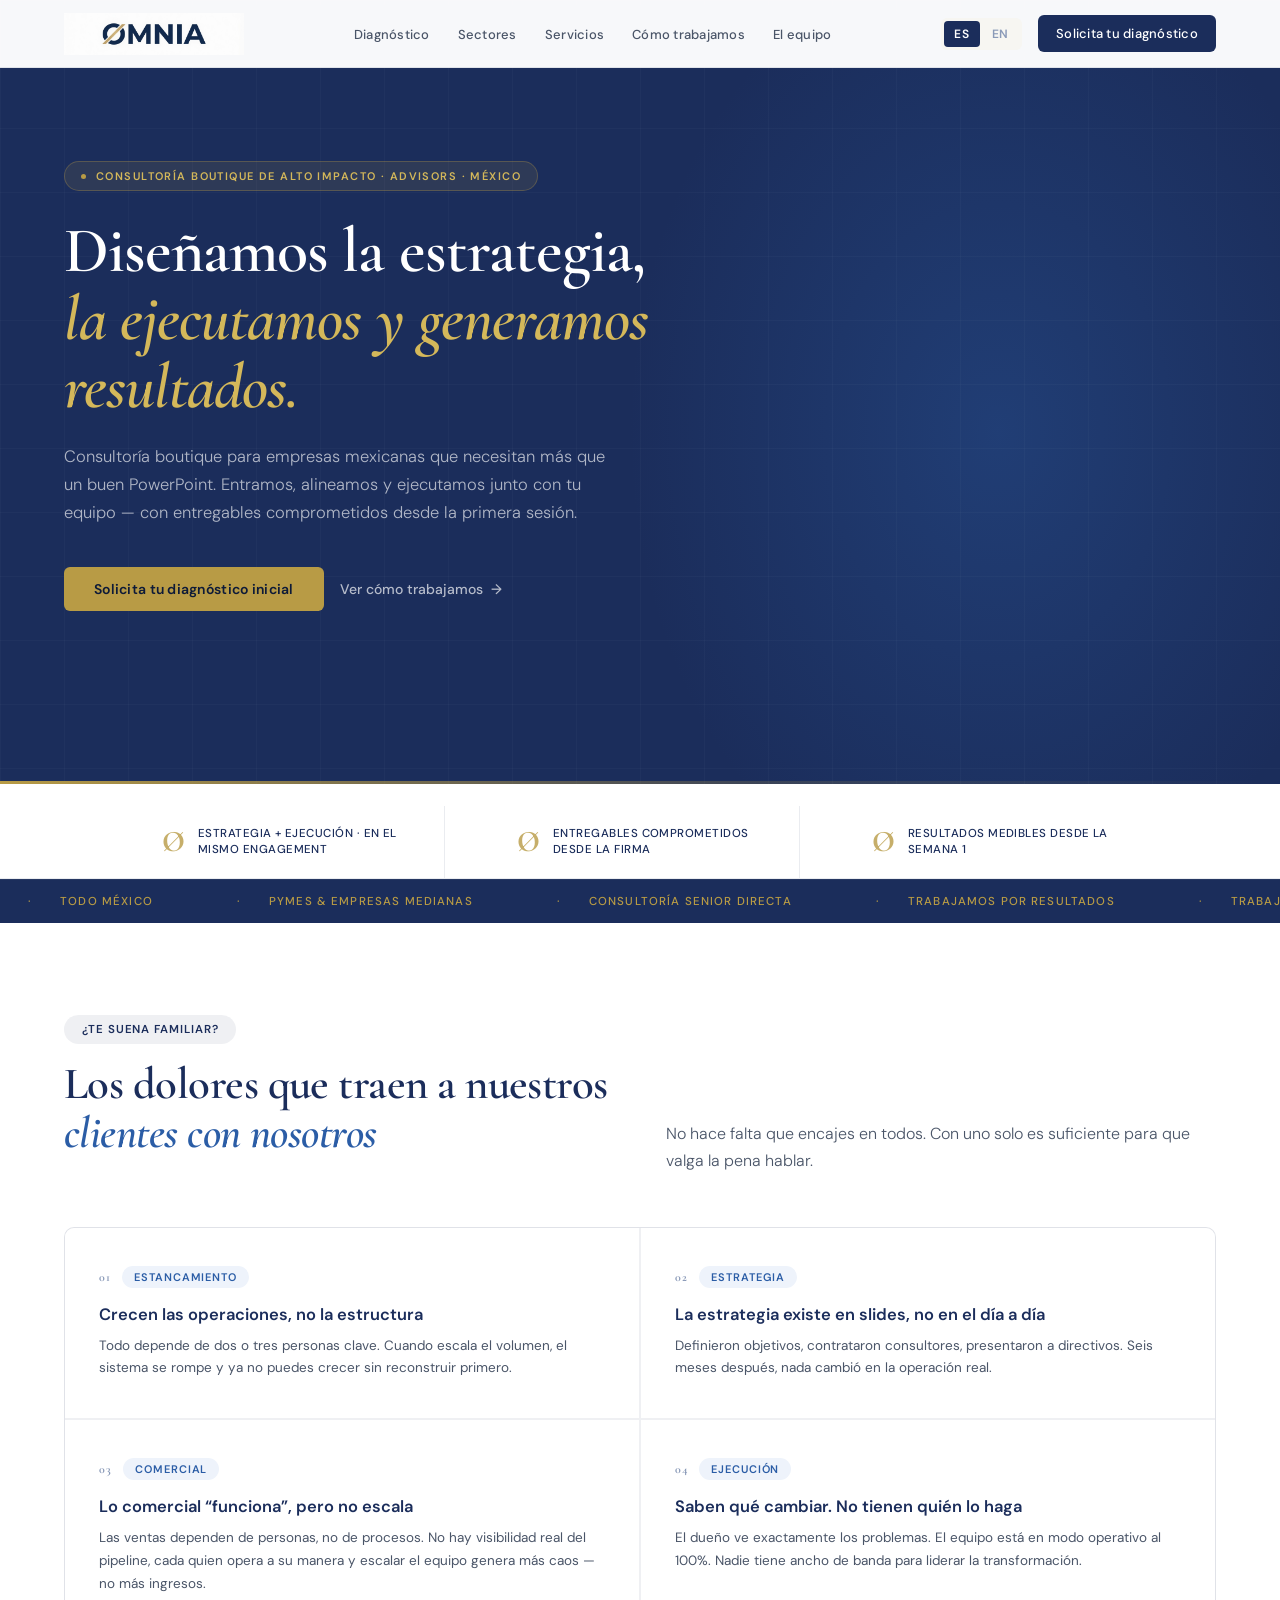
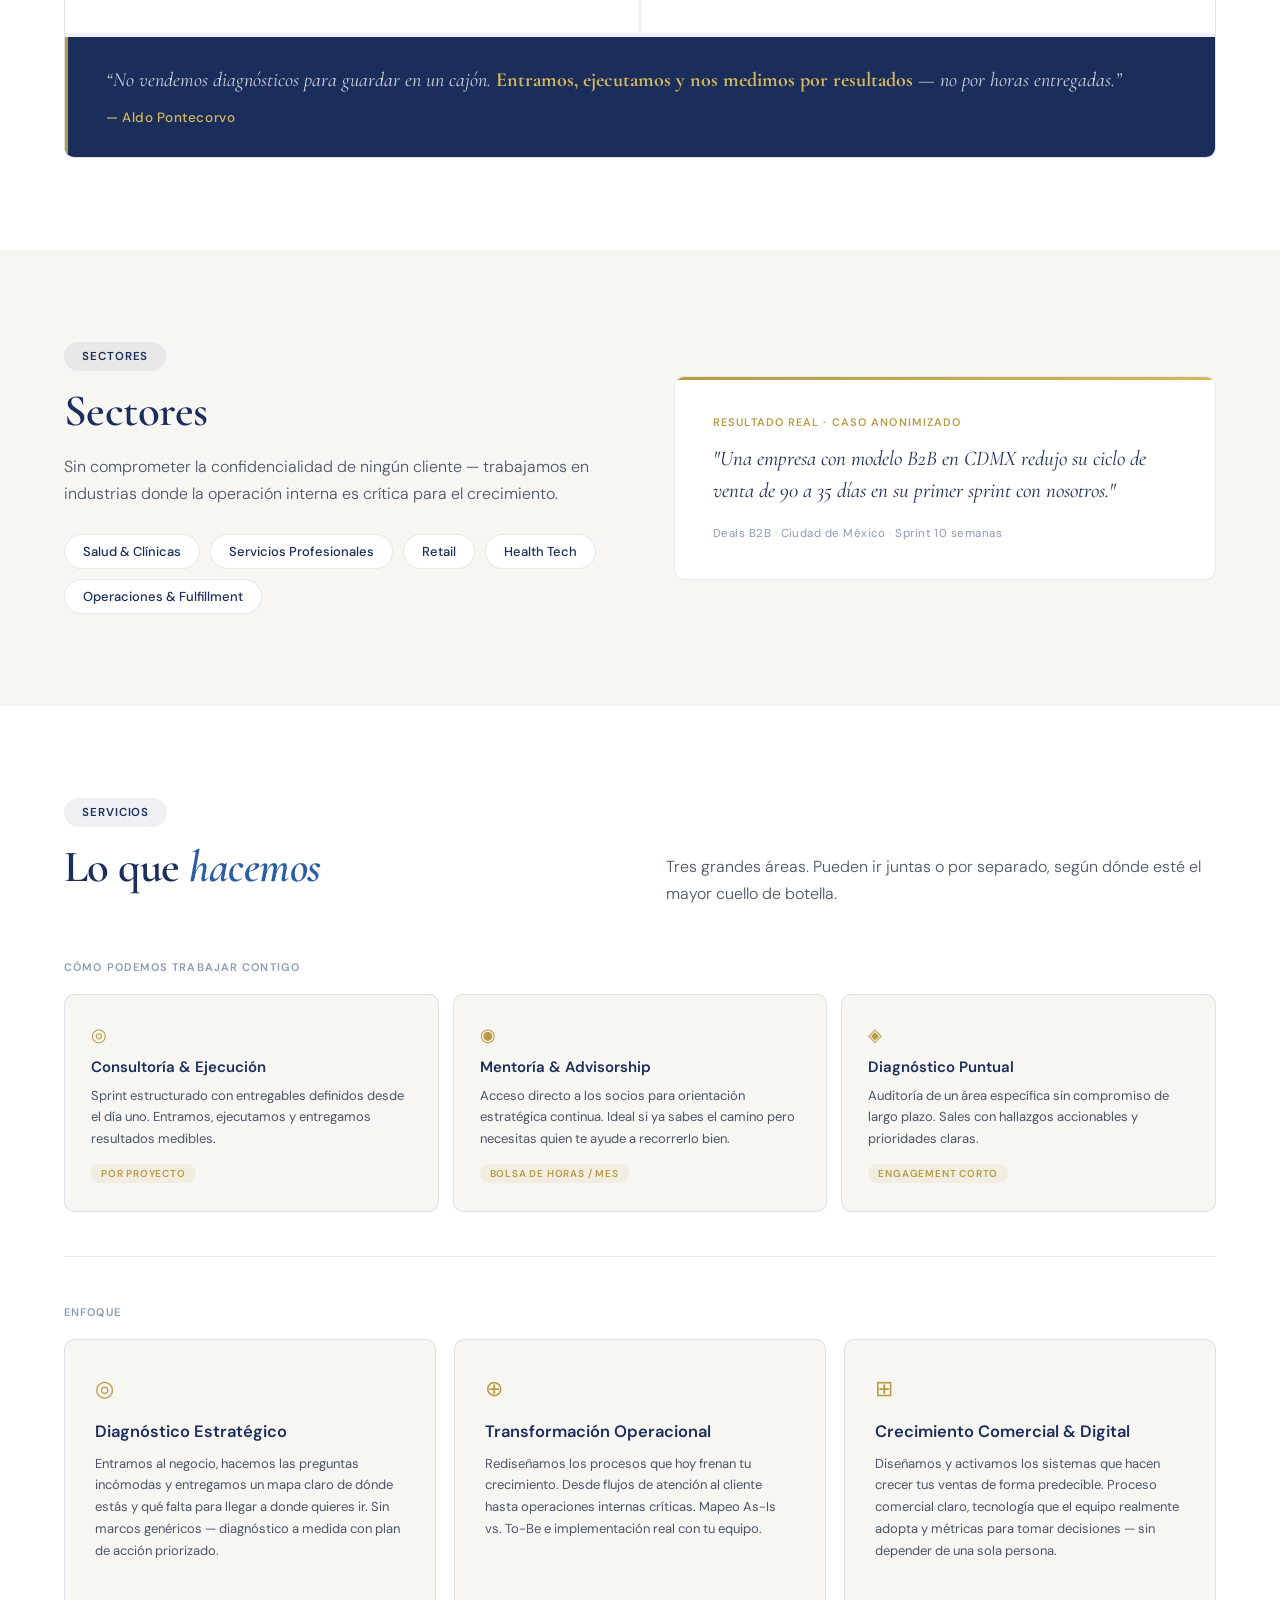
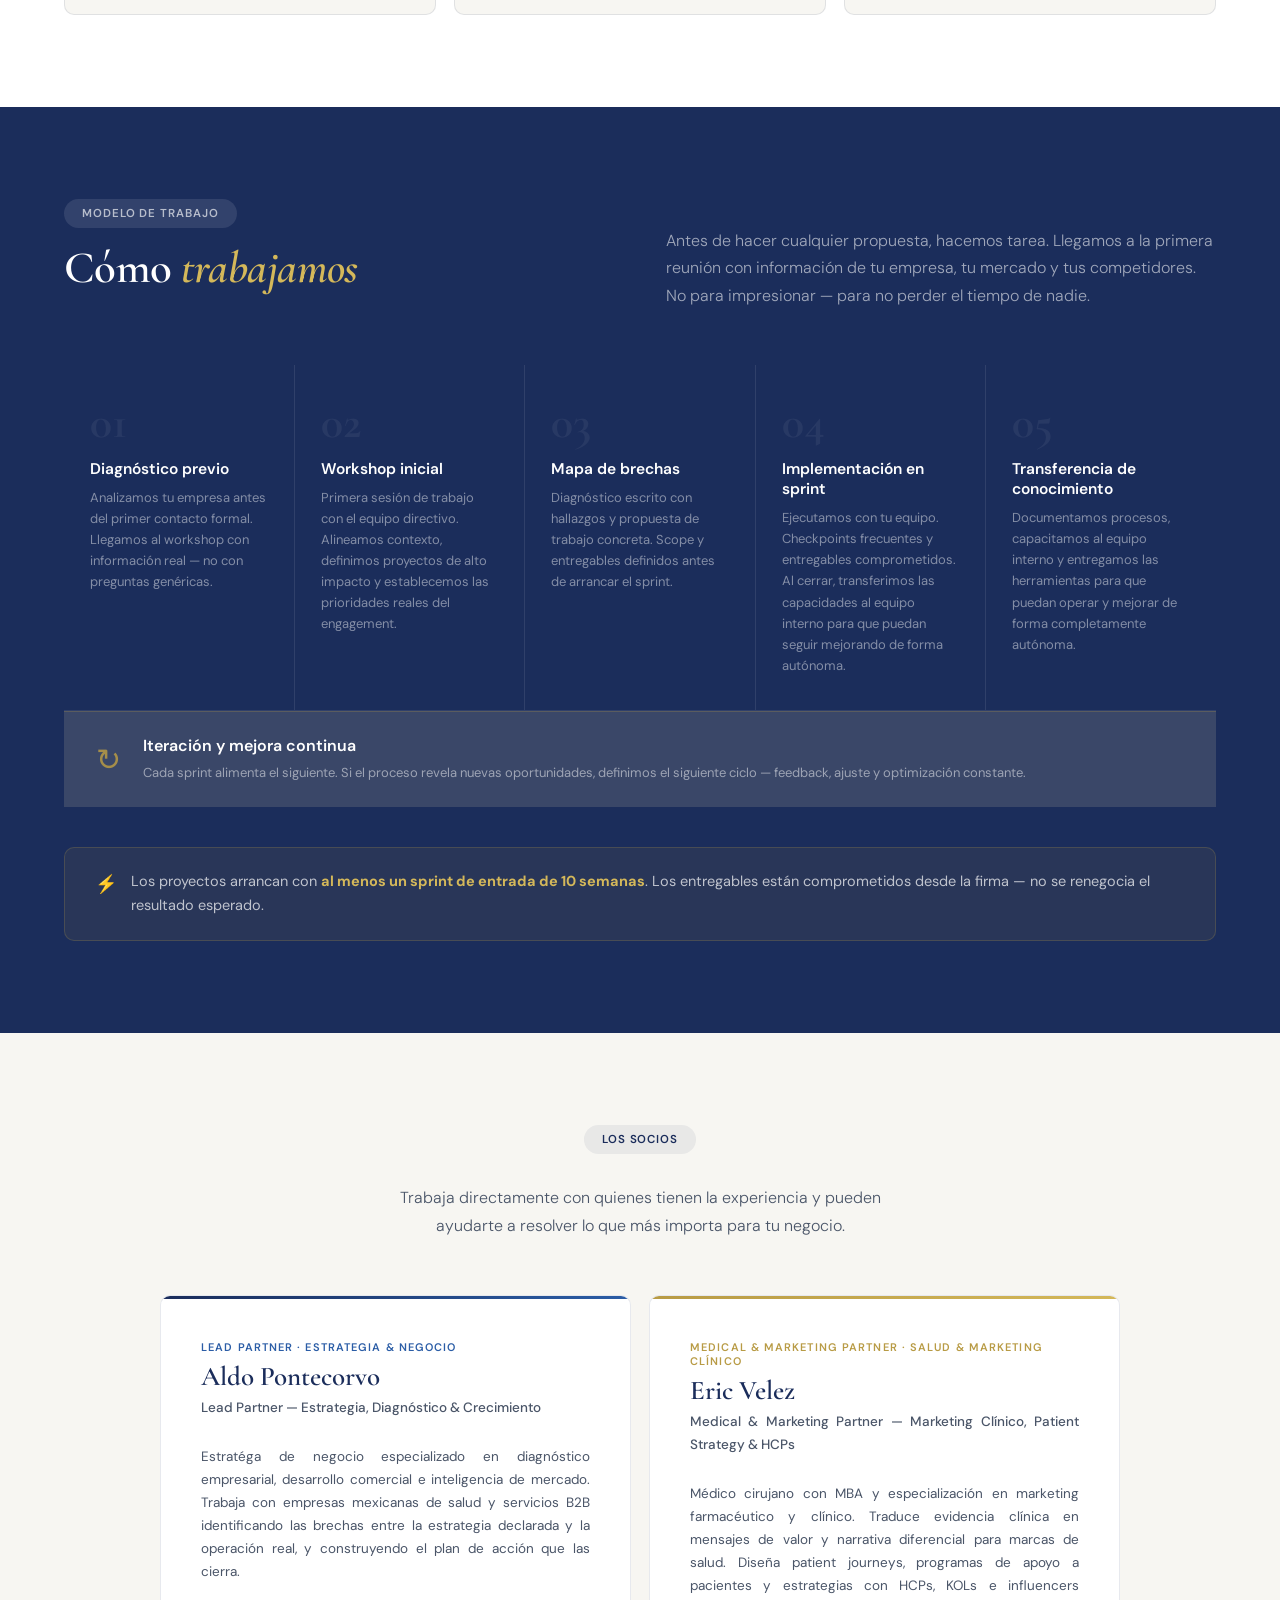
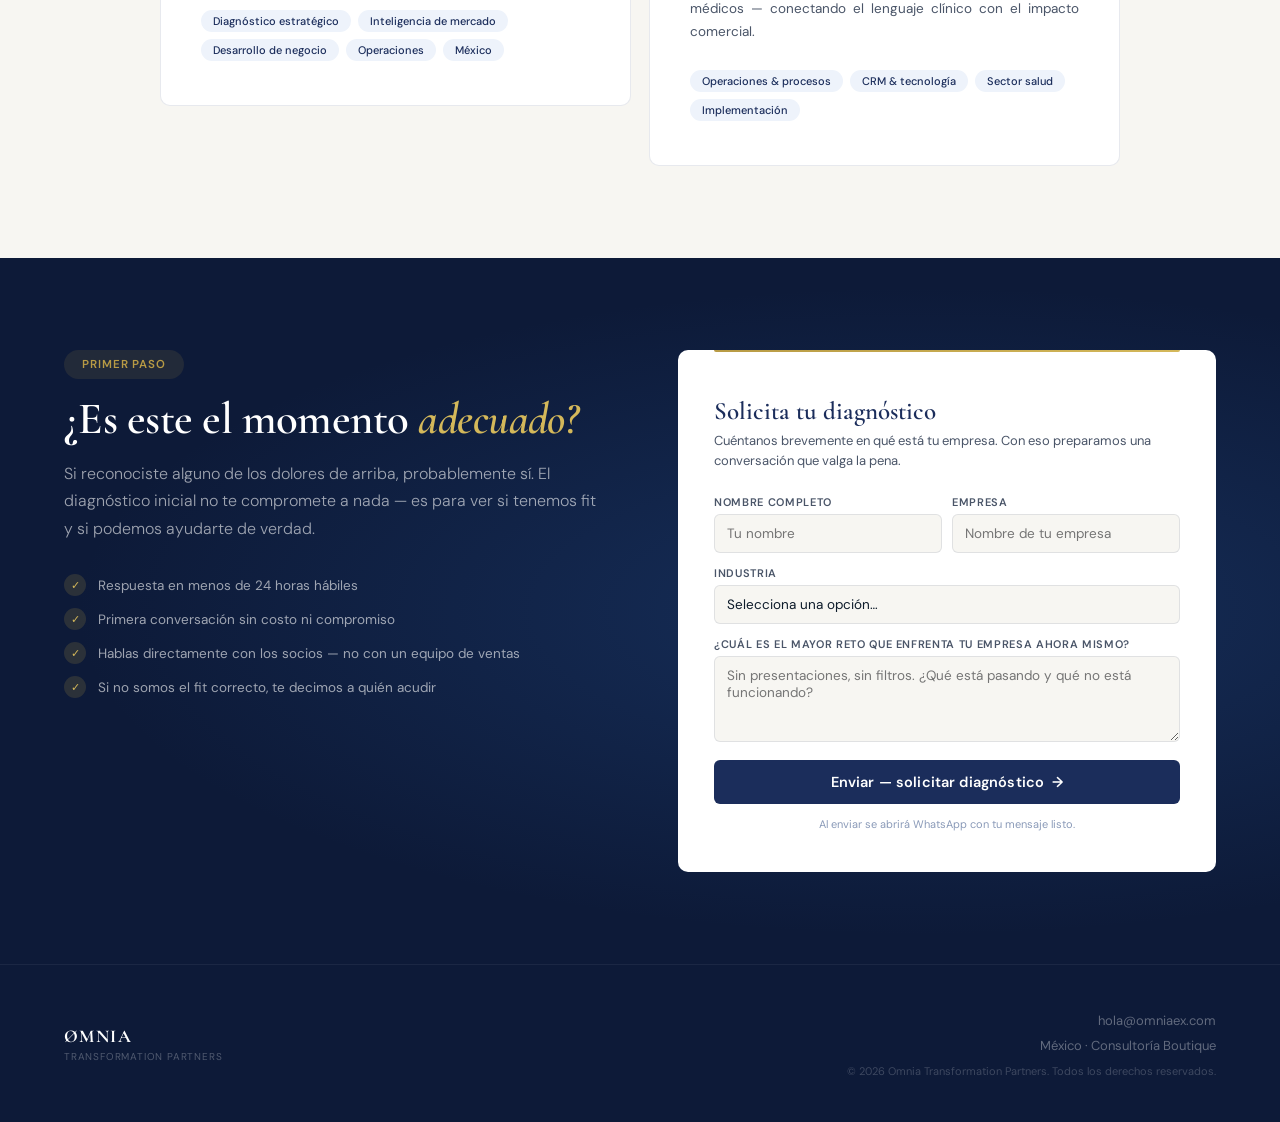
==== commit d6f1e7bd: "Add files via upload" ====
--- a/index.html
+++ b/index.html
@@ -32,7 +32,7 @@
 nav{position:fixed;top:0;left:0;right:0;z-index:200;background:rgba(255,255,255,.97);backdrop-filter:blur(12px);border-bottom:1px solid var(--br);padding:0 5%;height:68px;display:flex;align-items:center;justify-content:space-between;transition:box-shadow .3s}
 nav.scrolled{box-shadow:0 2px 24px rgba(13,26,56,.09)}
 .logo{display:flex;align-items:center;text-decoration:none}
-.logo img{height:40px;width:auto}
+.logo img{height:42px;width:180px;object-fit:cover;object-position:center 50%}
 .nav-links{display:flex;align-items:center;gap:28px;list-style:none}
 .nav-links a{font-size:13px;font-weight:500;color:var(--tm);text-decoration:none;letter-spacing:.02em;transition:color .2s}
 .nav-links a:hover{color:var(--navy)}
@@ -53,7 +53,7 @@
 .mob-cta{background:var(--navy);color:var(--white)!important;text-align:center;border-radius:var(--rs);padding:14px!important;font-weight:600!important;border:none;border-bottom:none!important}
 
 /* HERO — calc so ticker fits on 14" screen */
-.hero{background:var(--navy);min-height:calc(100svh - 44px);display:flex;align-items:center;padding:100px 5% 56px;position:relative;overflow:hidden}
+.hero{background:var(--navy);min-height:calc(100svh - 116px);display:flex;align-items:center;padding:100px 5% 56px;position:relative;overflow:hidden}
 .hero::before{content:'';position:absolute;top:-10%;right:-8%;width:60%;height:130%;background:radial-gradient(ellipse at center,rgba(43,93,166,.35) 0%,transparent 68%);pointer-events:none}
 .hero::after{content:'';position:absolute;bottom:0;left:0;right:0;height:3px;background:linear-gradient(90deg,var(--gold) 0%,rgba(184,155,69,.2) 60%,transparent 100%)}
 .hero-grid{position:absolute;inset:0;background-image:linear-gradient(rgba(255,255,255,.022) 1px,transparent 1px),linear-gradient(90deg,rgba(255,255,255,.022) 1px,transparent 1px);background-size:64px 64px;pointer-events:none}
@@ -70,11 +70,11 @@
 .btn-ghost:hover{color:var(--white)}
 .btn-ghost .arr{transition:transform .2s}
 .btn-ghost:hover .arr{transform:translateX(5px)}
-.hero-stats{display:flex;border-top:1px solid var(--bw)}
-.stat{padding:22px 36px 0 0;margin-top:22px;margin-right:36px;border-right:1px solid var(--bw)}
+
+.stat{padding:22px 36px 0 0;margin-top:22px;margin-right:36px;border-right:1px solid var(--bw);display:flex;align-items:center;gap:14px}
 .stat:last-child{border-right:none;margin-right:0;padding-right:0}
-.stat .num{font-family:'Cormorant Garamond',serif;font-size:34px;font-weight:700;color:var(--gold-l);line-height:1;margin-bottom:4px}
-.stat .lbl{font-size:11.5px;color:rgba(255,255,255,.4);letter-spacing:.05em;text-transform:uppercase;font-weight:500;max-width:130px;line-height:1.4}
+.stat .o-sym{font-family:'Cormorant Garamond',serif;font-size:32px;font-weight:700;color:var(--gold-l);line-height:1;flex-shrink:0;opacity:.8}
+.stat .lbl{font-size:12px;color:rgba(255,255,255,.5);letter-spacing:.04em;text-transform:uppercase;font-weight:500;max-width:180px;line-height:1.45}
 
 /* TICKER */
 .ticker-wrap{background:var(--navy);height:44px;overflow:hidden;border-top:1px solid rgba(255,255,255,.05);display:flex;align-items:center}
@@ -128,12 +128,12 @@
 .svc-icon{font-size:22px;color:var(--gold);margin-bottom:18px;display:block;transition:color .25s}
 .svc-card h3{font-size:16.5px;font-weight:600;color:var(--navy);margin-bottom:10px;line-height:1.3;transition:color .25s}
 .svc-card p{font-size:13px;line-height:1.68;color:var(--tm);margin-bottom:18px;transition:color .25s}
-.svc-dur{display:inline-block;font-size:11px;letter-spacing:.07em;text-transform:uppercase;color:var(--tl);border:1px solid var(--br);padding:4px 12px;border-radius:100px;font-weight:500;transition:all .25s}
+.svc-dur{display:none;font-size:11px;letter-spacing:.07em;text-transform:uppercase;color:var(--tl);border:1px solid var(--br);padding:4px 12px;border-radius:100px;font-weight:500;transition:all .25s}
 .svc-wide{grid-column:span 3;display:grid;grid-template-columns:1fr 2fr;gap:44px;align-items:center}
 .svc-wide p{margin-bottom:0}
 
 /* HOW */
-.sprint-grid{display:grid;grid-template-columns:repeat(4,1fr);gap:1px;background:var(--bw);margin-top:56px}
+.sprint-grid{display:grid;grid-template-columns:repeat(5,1fr);gap:1px;background:var(--bw);margin-top:56px}
 .sprint-step{background:var(--navy);padding:34px 26px;transition:background .25s}
 .sprint-step:hover{background:rgba(43,93,166,.28)}
 .sn{font-family:'Cormorant Garamond',serif;font-size:46px;font-weight:700;color:rgba(255,255,255,.06);line-height:1;margin-bottom:14px}
@@ -146,7 +146,7 @@
 
 /* TEAM */
 .team-hdr{text-align:center;max-width:500px;margin:0 auto 56px}
-.partners{display:grid;grid-template-columns:1fr 1fr;gap:18px;max-width:960px;margin:0 auto}
+.partners{display:grid;grid-template-columns:1fr 1fr;gap:18px;max-width:960px;margin:0 auto;align-items:start}
 .p-card{background:var(--white);border-radius:var(--r);padding:44px 40px;border:1px solid var(--br);position:relative;overflow:hidden}
 .p-card::before{content:'';position:absolute;top:0;left:0;right:0;height:3px;background:linear-gradient(90deg,var(--navy),var(--blue))}
 .p-card.gt::before{background:linear-gradient(90deg,var(--gold),var(--gold-l))}
@@ -156,7 +156,7 @@
 .gt .p-role{color:var(--gold)}
 .p-card h3{font-family:'Cormorant Garamond',serif;font-size:27px;font-weight:600;color:var(--navy);margin-bottom:4px}
 .p-title{font-size:13.5px;color:var(--tm);font-weight:500;margin-bottom:20px}
-.p-card p{font-size:13.5px;line-height:1.7;color:var(--tm);margin-bottom:26px}
+.p-card p{font-size:13.5px;line-height:1.7;color:var(--tm);margin-bottom:26px;text-align:justify}
 .p-tags{display:flex;flex-wrap:wrap;gap:7px}
 .ptag{font-size:11px;padding:4px 12px;border-radius:100px;font-weight:500;background:var(--lbg);color:var(--navy)}
 
@@ -196,6 +196,37 @@
 .fright a:hover{color:rgba(255,255,255,.65)}
 .copy{font-size:11px;color:rgba(255,255,255,.2);margin-top:5px}
 
+
+.p-av-wrap{position:relative;margin-bottom:22px}
+.p-av{width:72px;height:72px;border-radius:50%;background:var(--navy);display:flex;align-items:center;justify-content:center;font-family:'Cormorant Garamond',serif;font-size:26px;font-weight:700;color:var(--white);overflow:hidden;flex-shrink:0}
+.p-av img{width:100%;height:100%;object-fit:cover;border-radius:50%}
+.p-av.gd{background:var(--gold);color:var(--navy-deep)}
+.li-link{display:inline-flex;align-items:center;gap:6px;font-size:12px;font-weight:600;color:var(--blue);text-decoration:none;letter-spacing:.04em;margin-bottom:18px;transition:color .2s;margin-top:4px}
+.li-link:hover{color:var(--navy)}
+.li-icon{width:14px;height:14px;fill:currentColor}
+.eng-wrap{margin-top:36px;max-width:960px;margin-left:auto;margin-right:auto}
+.eng-eyebrow{font-size:11px;letter-spacing:.1em;text-transform:uppercase;color:var(--tl);font-weight:600;margin-bottom:18px;text-align:center}
+.eng-grid{display:grid;grid-template-columns:repeat(3,1fr);gap:14px}
+.eng-card{background:var(--white);border-radius:var(--r);padding:26px 24px;border:1px solid var(--br);transition:border-color .2s}
+.eng-card:hover{border-color:var(--navy)}
+.eng-ico{font-size:18px;color:var(--gold);margin-bottom:10px}
+.eng-card h4{font-size:15px;font-weight:600;color:var(--navy);margin-bottom:7px;line-height:1.3}
+.eng-card p{font-size:13px;line-height:1.65;color:var(--tm)}
+.eng-badge{display:inline-block;font-size:10px;letter-spacing:.08em;text-transform:uppercase;font-weight:600;color:var(--gold);background:rgba(184,155,69,.1);border-radius:100px;padding:3px 10px;margin-top:10px}
+
+
+
+.stats-bar{background:#FFFFFF;border-bottom:1px solid rgba(27,45,91,.09);display:flex;align-items:center;justify-content:center;min-height:72px;overflow:hidden}
+.stats-bar .stat{padding:0 36px;border-right:1px solid rgba(27,45,91,.09);display:flex;align-items:center;gap:12px;height:72px}
+.stats-bar .stat:last-child{border-right:none}
+.stats-bar .o-sym{font-family:'Cormorant Garamond',serif;font-size:30px;font-weight:700;color:var(--gold);line-height:1;flex-shrink:0}
+.stats-bar .lbl{font-size:11.5px;color:var(--navy);letter-spacing:.04em;text-transform:uppercase;font-weight:500;max-width:210px;line-height:1.4}
+.q-attr{font-style:normal;font-size:13.5px;color:var(--gold-l);display:block;margin-top:12px;font-family:'DM Sans',sans-serif;letter-spacing:.04em;font-weight:500}
+@media(max-width:700px){
+  .stats-bar{flex-direction:column;height:auto;padding:20px 5%;gap:0;align-items:flex-start;justify-content:flex-start}
+  .stats-bar .stat{border-right:none;border-bottom:1px solid rgba(27,45,91,.09);padding:14px 0;height:auto;width:100%}
+  .stats-bar .stat:last-child{border-bottom:none}
+}
 /* RESPONSIVE */
 @media(max-width:960px){
   .nav-links{display:none}.hamburger{display:flex}
@@ -208,7 +239,7 @@
 @media(max-width:768px){
   section{padding:64px 5%}
   .hero{padding:88px 5% 48px}
-  .hero-stats{flex-direction:column}
+  .stats-bar{background:#FFFFFF;border-bottom:1px solid rgba(27,45,91,.09);display:flex;align-items:center;justify-content:center;min-height:72px;overflow:hidden}
   .stat{border-right:none;border-bottom:1px solid var(--bw);padding:18px 0;margin:0}
   .stat:last-child{border-bottom:none}
   .pain-grid{grid-template-columns:1fr}
@@ -231,14 +262,16 @@
 }
 </style>
 </head>
+
 <body>
 
 <nav id="nav">
   <a href="#inicio" class="logo">
-    <img src="[data-uri]" alt="Omnia Transformation Partners">
+    <img src="[data-uri]" alt="Omnia Transformation Partners">
   </a>
   <ul class="nav-links">
     <li><a href="#dolores" data-i18n="nav.diag">Diagn&#243;stico</a></li>
+    <li><a href="#sectores" data-i18n="nav.sectors">Sectores</a></li>
     <li><a href="#servicios" data-i18n="nav.svc">Servicios</a></li>
     <li><a href="#como-trabajamos" data-i18n="nav.how">C&#243;mo trabajamos</a></li>
     <li><a href="#equipo" data-i18n="nav.team">El equipo</a></li>
@@ -255,6 +288,7 @@
 
 <div class="mobile-menu" id="mobileMenu">
   <a href="#dolores" onclick="closeMobile()" data-i18n="nav.diag">Diagn&#243;stico</a>
+  <a href="#sectores" onclick="closeMobile()" data-i18n="nav.sectors">Sectores</a>
   <a href="#servicios" onclick="closeMobile()" data-i18n="nav.svc">Servicios</a>
   <a href="#como-trabajamos" onclick="closeMobile()" data-i18n="nav.how">C&#243;mo trabajamos</a>
   <a href="#equipo" onclick="closeMobile()" data-i18n="nav.team">El equipo</a>
@@ -265,36 +299,36 @@
 <section class="hero" id="inicio">
   <div class="hero-grid"></div>
   <div class="hero-inner">
-    <div class="hero-eyebrow"><span class="edot"></span><span data-i18n="hero.eyebrow">Consultor&#237;a boutique &#183; M&#233;xico</span></div>
-    <h1 data-i18n="hero.h1">Tu empresa crece.<br><em>Tu operaci&#243;n no<br>est&#225; lista para eso.</em></h1>
-    <p class="hero-sub" data-i18n="hero.sub">Alineamos estrategia, procesos y tecnolog&#237;a para que cada &#225;rea de tu negocio funcione como un sistema &#8212; no como islas independientes. En sprints concretos, con entregables reales desde la primera semana.</p>
+    <div class="hero-eyebrow"><span class="edot"></span><span data-i18n="hero.eyebrow">Consultor&#237;a boutique de Alto Impacto &#183; Advisors &#183; M&#233;xico</span></div>
+    <h1 data-i18n="hero.h1">Dise&#241;amos la estrategia,<br><em>la ejecutamos y generamos resultados.</em></h1>
+    <p class="hero-sub" data-i18n="hero.sub">Consultor&#237;a boutique para empresas mexicanas que necesitan m&#225;s que un buen PowerPoint. Entramos, alineamos y ejecutamos junto con tu equipo &#8212; con entregables comprometidos desde la primera sesi&#243;n.</p>
     <div class="hero-ctas">
       <a href="#contacto" class="btn-gold" data-i18n="hero.cta1">Solicita tu diagn&#243;stico inicial</a>
       <a href="#como-trabajamos" class="btn-ghost"><span data-i18n="hero.cta2">Ver c&#243;mo trabajamos</span> <span class="arr">&#8594;</span></a>
     </div>
-    <div class="hero-stats">
-      <div class="stat"><div class="num">10</div><div class="lbl" data-i18n="hero.s1">Semanas &#183; sprint de entrada</div></div>
-      <div class="stat"><div class="num">4</div><div class="lbl" data-i18n="hero.s2">Entregables definidos desde el d&#237;a 1</div></div>
-      <div class="stat"><div class="num">2</div><div class="lbl" data-i18n="hero.s3">Socios senior. Sin intermediarios.</div></div>
-    </div>
   </div>
 </section>
+<div class="stats-bar">
+  <div class="stat"><span class="o-sym">&#216;</span><span class="lbl" data-i18n="hero.s1">Estrategia + ejecuci&#243;n &#183; en el mismo engagement</span></div>
+  <div class="stat"><span class="o-sym">&#216;</span><span class="lbl" data-i18n="hero.s2">Entregables comprometidos desde la firma</span></div>
+  <div class="stat"><span class="o-sym">&#216;</span><span class="lbl" data-i18n="hero.s3">Resultados medibles desde la semana 1</span></div>
+</div>
 
 <!-- TICKER -->
 <div class="ticker-wrap">
   <div class="ticker-track" id="tickerTrack">
-    <span class="tick"><span>&#183;</span><span data-i18n="tick.1">Solo M&#233;xico</span></span>
+    <span class="tick"><span>&#183;</span><span data-i18n="tick.1">Todo M&#233;xico</span></span>
     <span class="tick"><span>&#183;</span><span data-i18n="tick.2">PyMEs &amp; empresas medianas</span></span>
     <span class="tick"><span>&#183;</span><span data-i18n="tick.3">Consultor&#237;a senior directa</span></span>
-    <span class="tick"><span>&#183;</span><span data-i18n="tick.4">Sin analistas junior</span></span>
-    <span class="tick"><span>&#183;</span><span data-i18n="tick.5">Sprints de 10 semanas</span></span>
+    <span class="tick"><span>&#183;</span><span data-i18n="tick.4">Trabajamos por resultados</span></span>
+    <span class="tick"><span>&#183;</span><span data-i18n="tick.5">Trabajamos por sprints</span></span>
     <span class="tick"><span>&#183;</span><span data-i18n="tick.6">Entregables comprometidos desde la firma</span></span>
     <span class="tick"><span>&#183;</span><span data-i18n="tick.7">Estrategia + ejecuci&#243;n</span></span>
-    <span class="tick"><span>&#183;</span><span data-i18n="tick.1">Solo M&#233;xico</span></span>
+    <span class="tick"><span>&#183;</span><span data-i18n="tick.1">Todo M&#233;xico</span></span>
     <span class="tick"><span>&#183;</span><span data-i18n="tick.2">PyMEs &amp; empresas medianas</span></span>
     <span class="tick"><span>&#183;</span><span data-i18n="tick.3">Consultor&#237;a senior directa</span></span>
-    <span class="tick"><span>&#183;</span><span data-i18n="tick.4">Sin analistas junior</span></span>
-    <span class="tick"><span>&#183;</span><span data-i18n="tick.5">Sprints de 10 semanas</span></span>
+    <span class="tick"><span>&#183;</span><span data-i18n="tick.4">Trabajamos por resultados</span></span>
+    <span class="tick"><span>&#183;</span><span data-i18n="tick.5">Trabajamos por sprints</span></span>
     <span class="tick"><span>&#183;</span><span data-i18n="tick.6">Entregables comprometidos desde la firma</span></span>
     <span class="tick"><span>&#183;</span><span data-i18n="tick.7">Estrategia + ejecuci&#243;n</span></span>
   </div>
@@ -321,9 +355,9 @@
       <p data-i18n="p2.p">Definieron objetivos, contrataron consultores, presentaron a directivos. Seis meses despu&#233;s, nada cambi&#243; en la operaci&#243;n real.</p>
     </div>
     <div class="pain-item">
-      <div class="pain-meta"><span class="pain-num">03</span><span class="pain-tag" data-i18n="p3.tag">Tecnolog&#237;a</span></div>
-      <h3 data-i18n="p3.h3">Tienen un CRM que nadie usa</h3>
-      <p data-i18n="p3.p">Compraron Zoho, HubSpot o Salesforce. Hay licencias pagadas. Pero el equipo sigue en Excel y WhatsApp porque nadie lo configur&#243; de verdad.</p>
+      <div class="pain-meta"><span class="pain-num">03</span><span class="pain-tag" data-i18n="p3.tag">Comercial</span></div>
+      <h3 data-i18n="p3.h3">Lo comercial &#8220;funciona&#8221;, pero no escala</h3>
+      <p data-i18n="p3.p">Las ventas dependen de personas, no de procesos. No hay visibilidad real del pipeline, cada quien opera a su manera y escalar el equipo genera m&#225;s caos &#8212; no m&#225;s ingresos.</p>
     </div>
     <div class="pain-item">
       <div class="pain-meta"><span class="pain-num">04</span><span class="pain-tag" data-i18n="p4.tag">Ejecuci&#243;n</span></div>
@@ -331,7 +365,7 @@
       <p data-i18n="p4.p">El due&#241;o ve exactamente los problemas. El equipo est&#225; en modo operativo al 100%. Nadie tiene ancho de banda para liderar la transformaci&#243;n.</p>
     </div>
     <div class="pain-quote">
-      <blockquote data-i18n="pain.quote">"No vendemos diagn&#243;sticos para guardar en un caj&#243;n. <strong>Entramos, ejecutamos y nos medimos por resultados</strong> &#8212; no por horas entregadas."</blockquote>
+      <blockquote data-i18n="pain.quote">&#8220;No vendemos diagn&#243;sticos para guardar en un caj&#243;n. <strong>Entramos, ejecutamos y nos medimos por resultados</strong> &#8212; no por horas entregadas.&#8221;<span class="q-attr">&#8212; Aldo Pontecorvo</span></blockquote>
     </div>
   </div>
 </section>
@@ -340,22 +374,22 @@
 <section id="sectores" style="background:var(--off)">
   <div class="sec-inner reveal">
     <div>
-      <div class="pill" data-i18n="sec.pill">D&#243;nde operamos</div>
-      <h2 data-i18n="sec.h2">Sectores donde <em>hemos trabajado</em></h2>
+      <div class="pill" data-i18n="sec.pill">Sectores</div>
+      <h2 data-i18n="sec.h2">Sectores</h2>
       <p class="ssub" style="margin-top:12px" data-i18n="sec.sub">Sin comprometer la confidencialidad de ning&#250;n cliente &#8212; trabajamos en industrias donde la operaci&#243;n interna es cr&#237;tica para el crecimiento.</p>
       <div class="sec-tags">
         <span class="sec-tag" data-i18n="st1">Salud &amp; Cl&#237;nicas</span>
         <span class="sec-tag" data-i18n="st2">Servicios Profesionales</span>
         <span class="sec-tag" data-i18n="st3">Retail</span>
-        <span class="sec-tag" data-i18n="st4">Proptech</span>
-        <span class="sec-tag" data-i18n="st5">Manufactura</span>
-        <span class="sec-tag" data-i18n="st6">Educaci&#243;n</span>
+        <span class="sec-tag" data-i18n="st4">Health Tech</span>
+        <span class="sec-tag" data-i18n="st5">Operaciones &amp; Fulfillment</span>
+        
       </div>
     </div>
     <div class="res-card reveal d2">
       <div class="res-label" data-i18n="res.label">Resultado real &#183; Caso anonimizado</div>
-      <blockquote data-i18n="res.quote">"Una empresa de servicios en CDMX redujo su ciclo de venta de 45 a 18 d&#237;as en su primer sprint con nosotros."</blockquote>
-      <div class="res-source" data-i18n="res.src">Empresa de servicios profesionales &#183; Ciudad de M&#233;xico &#183; Sprint 10 semanas</div>
+      <blockquote data-i18n="res.quote">"Una empresa con modelo B2B en CDMX redujo su ciclo de venta de 90 a 35 d&#237;as en su primer sprint con nosotros."</blockquote>
+      <div class="res-source" data-i18n="res.src">Deals B2B &#183; Ciudad de M&#233;xico &#183; Sprint 10 semanas</div>
     </div>
   </div>
 </section>
@@ -369,6 +403,34 @@
     </div>
     <div><p class="ssub" data-i18n="svc.sub">Tres grandes &#225;reas. Pueden ir juntas o por separado, seg&#250;n d&#243;nde est&#233; el mayor cuello de botella.</p></div>
   </div>
+
+  <!-- MODELOS DE ENGAGEMENT -->
+  <div style="margin-bottom:48px">
+    <div style="font-size:11px;letter-spacing:.1em;text-transform:uppercase;color:var(--tl);font-weight:600;margin-bottom:20px" data-i18n="eng.eyebrow">C&#243;mo podemos trabajar contigo</div>
+    <div style="display:grid;grid-template-columns:repeat(3,1fr);gap:14px">
+      <div style="background:var(--off);border-radius:var(--r);padding:28px 26px;border:1px solid var(--br)">
+        <div style="font-size:18px;color:var(--gold);margin-bottom:10px">&#9678;</div>
+        <h4 style="font-size:15px;font-weight:600;color:var(--navy);margin-bottom:8px" data-i18n="eng1.h">Consultor&#237;a &amp; Ejecuci&#243;n</h4>
+        <p style="font-size:13px;line-height:1.65;color:var(--tm);margin-bottom:12px" data-i18n="eng1.p">Sprint estructurado con entregables definidos desde el d&#237;a uno. Entramos, ejecutamos y entregamos resultados medibles.</p>
+        <span style="display:inline-block;font-size:10px;letter-spacing:.08em;text-transform:uppercase;font-weight:600;color:var(--gold);background:rgba(184,155,69,.1);border-radius:100px;padding:3px 10px" data-i18n="eng1.b">Por proyecto</span>
+      </div>
+      <div style="background:var(--off);border-radius:var(--r);padding:28px 26px;border:1px solid var(--br)">
+        <div style="font-size:18px;color:var(--gold);margin-bottom:10px">&#9673;</div>
+        <h4 style="font-size:15px;font-weight:600;color:var(--navy);margin-bottom:8px" data-i18n="eng2.h">Mentor&#237;a &amp; Advisorship</h4>
+        <p style="font-size:13px;line-height:1.65;color:var(--tm);margin-bottom:12px" data-i18n="eng2.p">Acceso directo a los socios para orientaci&#243;n estrat&#233;gica continua. Ideal si ya sabes el camino pero necesitas quien te ayude a recorrerlo bien.</p>
+        <span style="display:inline-block;font-size:10px;letter-spacing:.08em;text-transform:uppercase;font-weight:600;color:var(--gold);background:rgba(184,155,69,.1);border-radius:100px;padding:3px 10px" data-i18n="eng2.b">Bolsa de horas / mes</span>
+      </div>
+      <div style="background:var(--off);border-radius:var(--r);padding:28px 26px;border:1px solid var(--br)">
+        <div style="font-size:18px;color:var(--gold);margin-bottom:10px">&#9672;</div>
+        <h4 style="font-size:15px;font-weight:600;color:var(--navy);margin-bottom:8px" data-i18n="eng3.h">Diagn&#243;stico Puntual</h4>
+        <p style="font-size:13px;line-height:1.65;color:var(--tm);margin-bottom:12px" data-i18n="eng3.p">Auditor&#237;a de un &#225;rea espec&#237;fica sin compromiso de largo plazo. Sales con hallazgos accionables y prioridades claras.</p>
+        <span style="display:inline-block;font-size:10px;letter-spacing:.08em;text-transform:uppercase;font-weight:600;color:var(--gold);background:rgba(184,155,69,.1);border-radius:100px;padding:3px 10px" data-i18n="eng3.b">Engagement corto</span>
+      </div>
+    </div>
+    <div style="height:1px;background:var(--br);margin:44px 0 0"></div>
+  </div>
+
+  <p style="font-size:11px;letter-spacing:.1em;text-transform:uppercase;color:var(--tl);font-weight:600;margin-bottom:20px" data-i18n="svc.areas">ENFOQUE</p>
   <div class="svc-grid reveal">
     <div class="svc-card">
       <span class="svc-icon">&#9678;</span>
@@ -384,17 +446,9 @@
     </div>
     <div class="svc-card">
       <span class="svc-icon">&#8862;</span>
-      <h3 data-i18n="s3.h3">Activaci&#243;n de CRM y Tecnolog&#237;a</h3>
-      <p data-i18n="s3.p">Configuramos, migramos y activamos el CRM o plataforma que ya tienes &#8212; Zoho, HubSpot, Salesforce. Lo dejamos funcionando en el d&#237;a a d&#237;a, no como prueba piloto.</p>
+      <h3 data-i18n="s3.h3">Crecimiento Comercial &amp; Digital</h3>
+      <p data-i18n="s3.p">Dise&#241;amos y activamos los sistemas que hacen crecer tus ventas de forma predecible. Proceso comercial claro, tecnolog&#237;a que el equipo realmente adopta y m&#233;tricas para tomar decisiones &#8212; sin depender de una sola persona.</p>
       <span class="svc-dur" data-i18n="s3.dur">6&#8211;8 semanas</span>
-    </div>
-    <div class="svc-card svc-wide">
-      <div>
-        <span class="svc-icon">&#9672;</span>
-        <h3 data-i18n="s4.h3">Sprint de Implementaci&#243;n</h3>
-        <span class="svc-dur" data-i18n="s4.dur">Para quienes ya saben qu&#233; necesitan</span>
-      </div>
-      <p data-i18n="s4.p">Engagement estructurado de 8&#8211;10 semanas con 4 entregables definidos desde el d&#237;a uno. Checkpoints semanales, accountability total. Si no cumplimos los entregables, renegociamos el alcance &#8212; no el resultado.</p>
     </div>
   </div>
 </section>
@@ -410,29 +464,41 @@
   </div>
   <div class="sprint-grid reveal">
     <div class="sprint-step">
-      <div class="sn">01</div><div class="sw" data-i18n="w1.wk">Semana 1&#8211;2</div>
-      <h3 data-i18n="w1.h3">Diagn&#243;stico previo</h3>
-      <p data-i18n="w1.p">Analizamos tu empresa antes del primer meeting. Llegamos con informaci&#243;n, no con preguntas gen&#233;ricas.</p>
+      <div class="sn">01</div>
+      <h3 data-i18n="w0.h3">Diagn&#243;stico previo</h3>
+      <p data-i18n="w0.p">Analizamos tu empresa antes del primer contacto formal. Llegamos al workshop con informaci&#243;n real &#8212; no con preguntas gen&#233;ricas.</p>
     </div>
     <div class="sprint-step">
-      <div class="sn">02</div><div class="sw" data-i18n="w2.wk">Semana 3&#8211;4</div>
+      <div class="sn">02</div>
+      <h3 data-i18n="w1.h3">Workshop inicial</h3>
+      <p data-i18n="w1.p">Primera sesi&#243;n de trabajo con el equipo directivo. Alineamos contexto, definimos proyectos de alto impacto y establecemos las prioridades reales del engagement.</p>
+    </div>
+    <div class="sprint-step">
+      <div class="sn">03</div>
       <h3 data-i18n="w2.h3">Mapa de brechas</h3>
-      <p data-i18n="w2.p">Diagn&#243;stico escrito con hallazgos, prioridades y propuesta concreta &#8212; scope, timeline y entregables definidos.</p>
+      <p data-i18n="w2.p">Diagn&#243;stico escrito con hallazgos y propuesta de trabajo concreta. Scope y entregables definidos antes de arrancar el sprint.</p>
     </div>
     <div class="sprint-step">
-      <div class="sn">03</div><div class="sw" data-i18n="w3.wk">Semanas 5&#8211;9</div>
+      <div class="sn">04</div>
       <h3 data-i18n="w3.h3">Implementaci&#243;n en sprint</h3>
-      <p data-i18n="w3.p">Ejecutamos con tu equipo. Checkpoints semanales. Entregables tangibles que aterrizan en algo concreto y medible.</p>
+      <p data-i18n="w3.p">Ejecutamos con tu equipo. Checkpoints frecuentes y entregables comprometidos. Al cerrar, transferimos las capacidades al equipo interno para que puedan seguir mejorando de forma aut&#243;noma.</p>
     </div>
     <div class="sprint-step">
-      <div class="sn">04</div><div class="sw" data-i18n="w4.wk">Semana 10</div>
-      <h3 data-i18n="w4.h3">Cierre y transferencia</h3>
-      <p data-i18n="w4.p">Documentaci&#243;n completa, dashboards de seguimiento y plan de continuidad. Tu equipo puede operar sin depender de nosotros.</p>
+      <div class="sn">05</div>
+      <h3 data-i18n="w4.new.h3">Transferencia de conocimiento</h3>
+      <p data-i18n="w4.new.p">Documentamos procesos, capacitamos al equipo interno y entregamos las herramientas para que puedan operar y mejorar de forma completamente aut&#243;noma.</p>
+    </div>
+    <div class="sprint-step" style="grid-column:1/-1;background:rgba(184,155,69,.07);border-top:1px solid rgba(184,155,69,.25);display:flex;align-items:center;gap:22px;padding:24px 32px">
+      <div style="font-size:30px;color:var(--gold);line-height:1;flex-shrink:0;opacity:.85">&#8635;</div>
+      <div>
+        <h3 style="font-size:16px;font-weight:600;color:var(--white);margin-bottom:6px;line-height:1.3" data-i18n="w5.h3">Iteraci&#243;n y mejora continua</h3>
+        <p style="font-size:13px;color:rgba(255,255,255,.5);line-height:1.6;margin:0" data-i18n="w5.p">Cada sprint alimenta el siguiente. Si el proceso revela nuevas oportunidades, definimos el siguiente ciclo &#8212; feedback, ajuste y optimizaci&#243;n constante.</p>
+      </div>
     </div>
   </div>
   <div class="how-callout reveal">
     <div style="font-size:18px;flex-shrink:0;margin-top:2px">&#9889;</div>
-    <p data-i18n="how.callout">Los proyectos arrancan con un <strong>sprint de entrada de 10 semanas</strong>. Los entregables est&#225;n comprometidos desde la firma &#8212; si no los cumplimos, renegociamos el alcance, no el resultado.</p>
+    <p data-i18n="how.callout">Los proyectos arrancan con <strong>al menos un sprint de entrada de 10 semanas</strong>. Los entregables est&#225;n comprometidos desde la firma &#8212; no se renegocia el resultado esperado.</p>
   </div>
 </section>
 
@@ -440,29 +506,26 @@
 <section id="equipo" style="background:var(--off)">
   <div class="team-hdr reveal">
     <div class="pill" data-i18n="team.pill">Los socios</div>
-    <h2 data-i18n="team.h2">Dos personas.<br><em>Un solo punto de contacto.</em></h2>
-    <p class="ssub" style="margin-top:14px" data-i18n="team.sub">En Omnia no hay equipos de analistas juniors ni cuentas manejadas por coordinadores. Trabajas directamente con quienes tienen experiencia.</p>
+    <p class="ssub" style="margin-top:14px" data-i18n="team.sub">Trabaja directamente con quienes tienen la experiencia y pueden ayudarte a resolver lo que m&#225;s importa para tu negocio.</p>
   </div>
   <div class="partners">
     <div class="p-card reveal">
-      <div class="p-av">AL</div>
-      <div class="p-role" data-i18n="aldo.role">Socio &#183; Estrategia &amp; Desarrollo de Negocio</div>
-      <h3>Aldo</h3>
+      <div class="p-role" data-i18n="aldo.role">Lead Partner &#183; Estrategia &amp; Negocio</div>
+      <h3>Aldo Pontecorvo</h3>
       <p class="p-title" data-i18n="aldo.title">Lead Partner &#8212; Estrategia, Diagn&#243;stico &amp; Crecimiento</p>
-      <p data-i18n="aldo.p">Especialista en diagn&#243;stico empresarial, estructuraci&#243;n de estrategias de crecimiento e inteligencia de mercado. Ha analizado y acompa&#241;ado empresas en sectores de salud, proptech y servicios profesionales en M&#233;xico. Arquitecto del engagement y quien define qu&#233; se resuelve primero y por qu&#233;.</p>
+      <p data-i18n="aldo.p">Estrat&#233;ga de negocio especializado en diagn&#243;stico empresarial, desarrollo comercial e inteligencia de mercado. Trabaja con empresas mexicanas de salud y servicios B2B identificando las brechas entre la estrategia declarada y la operaci&#243;n real, y construyendo el plan de acci&#243;n que las cierra.</p>
       <div class="p-tags">
         <span class="ptag" data-i18n="at1">Diagn&#243;stico estrat&#233;gico</span>
         <span class="ptag" data-i18n="at2">Inteligencia de mercado</span>
         <span class="ptag" data-i18n="at3">Desarrollo de negocio</span>
-        <span class="ptag">M&#233;xico</span>
+        <span class="ptag">Operaciones</span><span class="ptag">M&#233;xico</span>
       </div>
     </div>
     <div class="p-card gt reveal d2">
-      <div class="p-av gd">ER</div>
-      <div class="p-role" data-i18n="eric.role">Socio &#183; Operaciones &amp; Implementaci&#243;n</div>
-      <h3>Eric</h3>
-      <p class="p-title" data-i18n="eric.title">Lead Partner &#8212; Operaciones, Procesos &amp; Tecnolog&#237;a</p>
-      <p data-i18n="eric.p">Formaci&#243;n m&#233;dica que migr&#243; a la consultor&#237;a de procesos y sistemas operativos. Especializado en dise&#241;ar e implementar estructuras operativas en empresas de servicios complejos, con profundidad en el sector salud. Lidera la implementaci&#243;n t&#233;cnica de CRM y la transformaci&#243;n operacional.</p>
+      <div class="p-role" data-i18n="eric.role">Medical &amp; Marketing Partner &#183; Salud &amp; Marketing Cl&#237;nico</div>
+      <h3>Eric Velez</h3>
+      <p class="p-title" data-i18n="eric.title">Medical &amp; Marketing Partner &#8212; Marketing Cl&#237;nico, Patient Strategy &amp; HCPs</p>
+      <p data-i18n="eric.p">M&#233;dico cirujano con MBA y especializaci&#243;n en marketing farmac&#233;utico y cl&#237;nico. Traduce evidencia cl&#237;nica en mensajes de valor y narrativa diferencial para marcas de salud. Dise&#241;a patient journeys, programas de apoyo a pacientes y estrategias con HCPs, KOLs e influencers m&#233;dicos &#8212; conectando el lenguaje cl&#237;nico con el impacto comercial.</p>
       <div class="p-tags">
         <span class="ptag" data-i18n="et1">Operaciones &amp; procesos</span>
         <span class="ptag" data-i18n="et2">CRM &amp; tecnolog&#237;a</span>
@@ -470,7 +533,7 @@
         <span class="ptag" data-i18n="et4">Implementaci&#243;n</span>
       </div>
     </div>
-  </div>
+  
 </section>
 
 <!-- CTA / FORM -->
@@ -512,7 +575,7 @@
         </div>
         <div class="fg"><label data-i18n="form.lch">&#191;Cu&#225;l es el mayor reto que enfrenta tu empresa ahora mismo?</label><textarea id="fchallenge" data-i18n-ph="form.ph.ch" placeholder="Sin presentaciones, sin filtros. &#191;Qu&#233; est&#225; pasando y qu&#233; no est&#225; funcionando?"></textarea></div>
         <button class="fbtn" id="submitBtn" type="button" onclick="handleSubmit()"><span data-i18n="form.btn">Enviar &#8212; solicitar diagn&#243;stico</span> <span class="fa">&#8594;</span></button>
-        <p class="fdisc" data-i18n="form.disc">Al enviar se abrir&#225; WhatsApp con tu mensaje listo. Lo reciben directamente Aldo o Eric.</p>
+        <p class="fdisc" data-i18n="form.disc">Al enviar se abrir&#225; WhatsApp con tu mensaje listo.</p>
       </div>
       <div class="fsuccess" id="formSuccess">
         <div class="sico">&#10003;</div>
@@ -531,7 +594,7 @@
   <div class="fright">
     <a href="mailto:hola@omniaex.com">hola@omniaex.com</a>
     <a href="#inicio" data-i18n="foot.link">M&#233;xico &#183; Consultor&#237;a Boutique</a>
-    <div class="copy" data-i18n="foot.copy">&#169; 2025 Omnia Transformation Partners. Todos los derechos reservados.</div>
+    <div class="copy" data-i18n="foot.copy">&#169; 2026 Omnia Transformation Partners. Todos los derechos reservados.</div>
   </div>
 </footer>
 
@@ -541,51 +604,56 @@
 var T = {
   es: {
     "nav.diag":"Diagnóstico","nav.svc":"Servicios","nav.how":"Cómo trabajamos","nav.team":"El equipo",
-    "nav.cta":"Solicita tu diagnóstico","nav.mob":"Solicita tu diagnóstico →",
-    "hero.eyebrow":"Consultoría boutique · México",
-    "hero.h1":"Tu empresa crece.<br><em>Tu operación no<br>está lista para eso.</em>",
-    "hero.sub":"Alineamos estrategia, procesos y tecnología para que cada área de tu negocio funcione como un sistema — no como islas independientes. En sprints concretos, con entregables reales desde la primera semana.",
+    "nav.cta":"Solicita tu diagnóstico","nav.sectors":"Sectores","nav.mob":"Solicita tu diagnóstico →",
+    "hero.eyebrow":"Consultoría boutique de Alto Impacto · Advisors · México",
+    "hero.h1":"Diseñamos la estrategia,<br><em>la ejecutamos y generamos resultados.</em>",
+    "hero.sub":"Consultoría boutique para empresas mexicanas que necesitan más que un buen PowerPoint. Entramos, alineamos y ejecutamos junto con tu equipo — con entregables comprometidos desde la primera sesión.",
     "hero.cta1":"Solicita tu diagnóstico inicial","hero.cta2":"Ver cómo trabajamos",
-    "hero.s1":"Semanas · sprint de entrada","hero.s2":"Entregables definidos desde el día 1","hero.s3":"Socios senior. Sin intermediarios.",
-    "tick.1":"Solo México","tick.2":"PyMEs & empresas medianas","tick.3":"Consultoría senior directa",
-    "tick.4":"Sin analistas junior","tick.5":"Sprints de 10 semanas","tick.6":"Entregables comprometidos desde la firma","tick.7":"Estrategia + ejecución",
+    "hero.s1":"Estrategia + ejecución · en el mismo engagement",
+    "hero.s2":"Entregables comprometidos desde la firma",
+    "hero.s3":"Resultados medibles desde la semana 1",
+    "tick.1":"Todo México","tick.2":"PyMEs & empresas medianas","tick.3":"Consultoría senior directa",
+    "tick.4":"Trabajamos por resultados","tick.5":"Trabajamos por sprints",
+    "tick.6":"Entregables comprometidos desde la firma","tick.7":"Estrategia + ejecución",
     "pain.pill":"¿Te suena familiar?","pain.h2":"Los dolores que traen a nuestros <em>clientes con nosotros</em>",
     "pain.sub":"No hace falta que encajes en todos. Con uno solo es suficiente para que valga la pena hablar.",
     "p1.tag":"Estancamiento","p1.h3":"Crecen las operaciones, no la estructura",
-    "p1.p":"Todo depende de dos o tres personas clave. Cuando escala el volumen, el sistema se rompe y ya no puedes crecer sin reconstruir primero.",
+    "p1.p":"Todo depende de dos o tres personas clave. Se acumulan sistemas y tecnología que no se usan ni al 10% de su valor. Cuando el volumen escala, el sistema se rompe y ya no puedes crecer sin reconstruir primero.",
     "p2.tag":"Estrategia","p2.h3":"La estrategia existe en slides, no en el día a día",
     "p2.p":"Definieron objetivos, contrataron consultores, presentaron a directivos. Seis meses después, nada cambió en la operación real.",
-    "p3.tag":"Tecnología","p3.h3":"Tienen un CRM que nadie usa",
-    "p3.p":"Compraron Zoho, HubSpot o Salesforce. Hay licencias pagadas. Pero el equipo sigue en Excel y WhatsApp porque nadie lo configuró de verdad.",
+    "p3.tag":"Comercial","p3.h3":"Lo comercial \"funciona\", pero no escala",
+    "p3.p":"Las ventas dependen de personas, no de procesos. No hay visibilidad real del pipeline, cada quien opera a su manera y escalar el equipo genera más caos — no más ingresos.",
     "p4.tag":"Ejecución","p4.h3":"Saben qué cambiar. No tienen quién lo haga",
     "p4.p":"El dueño ve exactamente los problemas. El equipo está en modo operativo al 100%. Nadie tiene ancho de banda para liderar la transformación.",
-    "pain.quote":"“No vendemos diagnósticos para guardar en un cajón. <strong>Entramos, ejecutamos y nos medimos por resultados</strong> — no por horas entregadas.”",
-    "sec.pill":"Dónde operamos","sec.h2":"Sectores donde <em>hemos trabajado</em>",
+    "pain.quote":"\"No vendemos diagnósticos para guardar en un cajón. <strong>Entramos, ejecutamos y nos medimos por resultados</strong> — no por horas entregadas.\"",
+    "sec.pill":"Sectores","sec.h2":"Sectores",
     "sec.sub":"Sin comprometer la confidencialidad de ningún cliente — trabajamos en industrias donde la operación interna es crítica para el crecimiento.",
-    "st1":"Salud & Clínicas","st2":"Servicios Profesionales","st3":"Retail","st4":"Proptech","st5":"Manufactura","st6":"Educación",
+    "st1":"Salud & Clínicas","st2":"Servicios Profesionales","st3":"Retail","st4":"Health Tech","st5":"Operaciones & Fulfillment","st6":"",
     "res.label":"Resultado real · Caso anonimizado",
-    "res.quote":"“Una empresa de servicios en CDMX redujo su ciclo de venta de 45 a 18 días en su primer sprint con nosotros.”",
-    "res.src":"Empresa de servicios profesionales · Ciudad de México · Sprint 10 semanas",
+    "res.quote":"\"Una empresa con modelo B2B en CDMX redujo su ciclo de venta de 90 a 35 días en su primer sprint con nosotros.\"",
+    "res.src":"Deals B2B · Ciudad de México · Sprint 10 semanas",
     "svc.pill":"Servicios","svc.h2":"Lo que <em>hacemos</em>","svc.sub":"Tres grandes áreas. Pueden ir juntas o por separado, según dónde esté el mayor cuello de botella.",
     "s1.h3":"Diagnóstico Estratégico","s1.p":"Entramos al negocio, hacemos las preguntas incómodas y entregamos un mapa claro de dónde estás y qué falta para llegar a donde quieres ir. Sin marcos genéricos — diagnóstico a medida con plan de acción priorizado.","s1.dur":"3–4 semanas",
     "s2.h3":"Transformación Operacional","s2.p":"Rediseñamos los procesos que hoy frenan tu crecimiento. Desde flujos de atención al cliente hasta operaciones internas críticas. Mapeo As-Is vs. To-Be e implementación real con tu equipo.","s2.dur":"6–10 semanas",
-    "s3.h3":"Activación de CRM y Tecnología","s3.p":"Configuramos, migramos y activamos el CRM o plataforma que ya tienes — Zoho, HubSpot, Salesforce. Lo dejamos funcionando en el día a día, no como prueba piloto.","s3.dur":"6–8 semanas",
+    "s3.h3":"Crecimiento Comercial & Digital","s3.p":"Diseñamos y activamos los sistemas que hacen crecer tus ventas de forma predecible. Proceso comercial claro, tecnología que el equipo realmente adopta y métricas para tomar decisiones — sin depender de una sola persona.","s3.dur":"6–8 semanas",
     "s4.h3":"Sprint de Implementación","s4.p":"Engagement estructurado de 8–10 semanas con 4 entregables definidos desde el día uno. Checkpoints semanales, accountability total. Si no cumplimos los entregables, renegociamos el alcance — no el resultado.","s4.dur":"Para quienes ya saben qué necesitan",
     "how.pill":"Modelo de trabajo","how.h2":"Cómo <em>trabajamos</em>",
     "how.sub":"Antes de hacer cualquier propuesta, hacemos tarea. Llegamos a la primera reunión con información de tu empresa, tu mercado y tus competidores. No para impresionar — para no perder el tiempo de nadie.",
-    "w1.wk":"Semana 1–2","w1.h3":"Diagnóstico previo","w1.p":"Analizamos tu empresa antes del primer meeting. Llegamos con información, no con preguntas genéricas.",
-    "w2.wk":"Semana 3–4","w2.h3":"Mapa de brechas","w2.p":"Diagnóstico escrito con hallazgos, prioridades y propuesta concreta — scope, timeline y entregables definidos.",
-    "w3.wk":"Semanas 5–9","w3.h3":"Implementación en sprint","w3.p":"Ejecutamos con tu equipo. Checkpoints semanales. Entregables tangibles que aterrizan en algo concreto y medible.",
-    "w4.wk":"Semana 10","w4.h3":"Cierre y transferencia","w4.p":"Documentación completa, dashboards de seguimiento y plan de continuidad. Tu equipo puede operar sin depender de nosotros.",
-    "how.callout":"Los proyectos arrancan con un <strong>sprint de entrada de 10 semanas</strong>. Los entregables están comprometidos desde la firma — si no los cumplimos, renegociamos el alcance, no el resultado.",
-    "team.pill":"Los socios","team.h2":"Dos personas.<br><em>Un solo punto de contacto.</em>",
-    "team.sub":"En Omnia no hay equipos de analistas juniors ni cuentas manejadas por coordinadores. Trabajas directamente con quienes tienen experiencia.",
-    "aldo.role":"Socio · Estrategia & Desarrollo de Negocio","aldo.title":"Lead Partner — Estrategia, Diagnóstico & Crecimiento",
-    "aldo.p":"Especialista en diagnóstico empresarial, estructuración de estrategias de crecimiento e inteligencia de mercado. Ha analizado y acompañado empresas en sectores de salud, proptech y servicios profesionales en México. Arquitecto del engagement y quien define qué se resuelve primero y por qué.",
-    "at1":"Diagnóstico estratégico","at2":"Inteligencia de mercado","at3":"Desarrollo de negocio",
-    "eric.role":"Socio · Operaciones & Implementación","eric.title":"Lead Partner — Operaciones, Procesos & Tecnología",
-    "eric.p":"Formación médica que migró a la consultoría de procesos y sistemas operativos. Especializado en diseñar e implementar estructuras operativas en empresas de servicios complejos, con profundidad en el sector salud. Lidera la implementación técnica de CRM y la transformación operacional.",
-    "et1":"Operaciones & procesos","et2":"CRM & tecnología","et3":"Sector salud","et4":"Implementación",
+    "w0.lbl":"Pre-meet","w0.h3":"Diagnóstico previo","w0.p":"Antes de cualquier propuesta nos reunimos contigo para alinear el contexto, entender las prioridades reales y definir el alcance correcto del problema.","w1.lbl":"Workshop","w1.h3":"Workshop inicial","w1.p":"Primera sesión de trabajo con el equipo directivo. Alineamos contexto, definimos proyectos de alto impacto y establecemos las prioridades reales del engagement.",
+    "w2.lbl":"Brechas","w2.h3":"Mapa de brechas","w2.p":"Diagnóstico escrito con hallazgos y propuesta de trabajo concreta. Scope y entregables definidos antes de arrancar el sprint.",
+    "w3.lbl":"Sprint","w3.h3":"Implementación en sprint","w3.p":"Ejecutamos con tu equipo. Checkpoints frecuentes y entregables comprometidos. Al cerrar, transferimos las capacidades al equipo interno para que puedan seguir mejorándolo de forma autónoma.",
+    "w4.lbl":"Cierre","w5.lbl":"Bucle","w4.new.h3":"Transferencia de conocimiento","w4.new.p":"Documentamos procesos, capacitamos al equipo interno y entregamos las herramientas para que puedan operar y mejorar de forma completamente aut&#243;noma.","w5.h3":"Iteración y mejora continua","w5.p":"Si el sprint revela nuevas oportunidades, definimos el siguiente ciclo. Feedback, ajuste y mejora continua al ritmo que tu organización necesite.","w4.h3":"Cierre y entrega","w4.p":"Entregables finales, documentación completa y plan de continuidad. Transferimos las capacidades para que tu equipo opere y mejore de forma autónoma.",
+    "how.callout":"Los proyectos arrancan con <strong>al menos un sprint de entrada de 10 semanas</strong>. Los entregables est&#225;n comprometidos desde la firma &#8212; no se renegocia el resultado esperado.",
+    "team.pill":"Los socios","team.h2":"",
+    "team.sub":"Trabaja directamente con quienes tienen la experiencia y pueden ayudarte a resolver lo que m&#225;s importa para tu negocio.",
+    "aldo.role":"Lead Partner · Estrategia & Negocio",
+    "aldo.title":"Lead Partner — Estrategia, Diagnóstico & Desarrollo Comercial",
+    "aldo.p":"Estrat&#233;ga de negocio con experiencia en diagn&#243;stico empresarial, operaciones, desarrollo comercial e inteligencia de mercado. Ha trabajado con empresas mexicanas en salud, retail, e-commerce y servicios B2B &#8212; identificando las brechas entre la estrategia declarada y la operaci&#243;n real, y construyendo el plan concreto que las cierra.",
+    "at1":"Diagn&#243;stico estratégico","at2":"Inteligencia de mercado","at3":"Retail, E-commerce & B2B",
+    "eric.role":"Medical & Marketing Partner · Salud & Marketing Cl&#237;nico",
+    "eric.title":"Medical & Marketing Partner — Marketing Cl&#237;nico, Patient Strategy & HCPs",
+    "eric.p":"M&#233;dico cirujano con MBA y especializaci&#243;n en marketing farmac&#233;utico y cl&#237;nico. Traduce evidencia cl&#237;nica en mensajes de valor y narrativa diferencial para marcas de salud. Dise&#241;a patient journeys, programas de apoyo a pacientes y estrategias con HCPs, KOLs e influencers m&#233;dicos &#8212; conectando el lenguaje cl&#237;nico con el impacto comercial.",
+    "et1":"Marketing cl&#237;nico","et2":"CRM & tecnología","et3":"Patient strategy","et4":"HCPs & KOLs",
     "cta.pill":"Primer paso","cta.h2":"¿Es este el momento <em>adecuado?</em>",
     "cta.sub":"Si reconociste alguno de los dolores de arriba, probablemente sí. El diagnóstico inicial no te compromete a nada — es para ver si tenemos fit y si podemos ayudarte de verdad.",
     "tr1":"Respuesta en menos de 24 horas hábiles","tr2":"Primera conversación sin costo ni compromiso",
@@ -594,68 +662,81 @@
     "form.lname":"Nombre completo","form.lco":"Empresa","form.lind":"Industria","form.lch":"¿Cuál es el mayor reto que enfrenta tu empresa ahora mismo?",
     "form.sel":"Selecciona una opción…","form.ph.name":"Tu nombre","form.ph.co":"Nombre de tu empresa","form.ph.ch":"Sin presentaciones, sin filtros. ¿Qué está pasando y qué no está funcionando?",
     "ind1":"Salud / Clínicas","ind2":"Retail / Comercio","ind3":"Servicios profesionales","ind4":"Tecnología / SaaS","ind5":"Real estate / Proptech","ind6":"Manufactura / Industrial","ind7":"Educación","ind8":"Otro",
-    "form.btn":"Enviar — solicitar diagnóstico","form.disc":"Al enviar se abrirá WhatsApp con tu mensaje listo. Lo reciben directamente Aldo o Eric.",
+    "form.btn":"Enviar — solicitar diagnóstico","form.disc":"Al enviar se abrirá WhatsApp con tu mensaje listo.",
     "ok.h4":"¡Mensaje enviado!","ok.p":"Se abrió WhatsApp con tu información. Aldo o Eric te responden en menos de 24 horas hábiles.",
-    "foot.sub":"Transformation Partners","foot.link":"México · Consultoría Boutique","foot.copy":"© 2025 Omnia Transformation Partners. Todos los derechos reservados."
+    "eng.eyebrow":"Cómo podemos trabajar contigo",
+    "eng1.h":"Consultoría & Ejecución","eng1.p":"Sprint estructurado con entregables definidos desde el día uno. Entramos, ejecutamos y entregamos resultados medibles.","eng1.b":"Por proyecto",
+    "eng2.h":"Mentoría & Advisorship","eng2.p":"Acceso directo a los socios para orientación estratégica continua. Ideal si ya sabes el camino pero necesitas quien te ayude a recorrerlo bien.","eng2.b":"Bolsa de horas / mes",
+    "eng3.h":"Diagnóstico Puntual","eng3.p":"Auditoría de un área específica sin compromiso de largo plazo. Sales con hallazgos accionables y prioridades claras.","eng3.b":"Engagement corto",
+    "svc.areas":"ENFOQUE","foot.sub":"Transformation Partners","foot.link":"México · Consultoría Boutique","foot.copy":"© 2026 Omnia Transformation Partners. Todos los derechos reservados."
   },
   en: {
     "nav.diag":"Assessment","nav.svc":"Services","nav.how":"How we work","nav.team":"The team",
-    "nav.cta":"Request an assessment","nav.mob":"Request an assessment →",
-    "hero.eyebrow":"Boutique consulting · Mexico",
-    "hero.h1":"Your company grows.<br><em>Your operations aren’t<br>ready for that.</em>",
-    "hero.sub":"We align strategy, processes, and technology so every area of your business works as a system — not as independent silos. In concrete sprints, with real deliverables from day one.",
+    "nav.cta":"Request an assessment","nav.sectors":"Sectores","nav.sectors":"Sectors","nav.mob":"Request an assessment →",
+    "hero.eyebrow":"Boutique High-Impact Consulting · Advisors · Mexico",
+    "hero.h1":"The consulting firm that designs the strategy<br><em>and also executes it.</em>",
+    "hero.sub":"Boutique consulting for Mexican companies that need more than a great PowerPoint. We come in, align, and execute alongside your team — with deliverables committed from the very first session.",
     "hero.cta1":"Request your initial assessment","hero.cta2":"See how we work",
-    "hero.s1":"Weeks · entry sprint","hero.s2":"Deliverables defined from day 1","hero.s3":"Senior partners. No intermediaries.",
-    "tick.1":"Mexico Only","tick.2":"SMEs & mid-sized companies","tick.3":"Senior consulting direct",
-    "tick.4":"No junior analysts","tick.5":"10-week sprints","tick.6":"Deliverables committed at signing","tick.7":"Strategy + execution",
+    "hero.s1":"Strategy + execution · in the same engagement",
+    "hero.s2":"Deliverables committed at signing",
+    "hero.s3":"Measurable results from week one",
+    "tick.1":"All of Mexico","tick.2":"SMEs & mid-sized companies","tick.3":"Senior consulting direct",
+    "tick.4":"Results-driven consulting","tick.5":"We work in sprints",
+    "tick.6":"Deliverables committed at signing","tick.7":"Strategy + execution",
     "pain.pill":"Does this sound familiar?","pain.h2":"The pain points that bring our <em>clients to us</em>",
-    "pain.sub":"You don’t need to relate to all of them. Just one is enough to make a conversation worthwhile.",
-    "p1.tag":"Stagnation","p1.h3":"Operations grow, but structure doesn’t",
-    "p1.p":"Everything depends on two or three key people. When volume scales, the system breaks and you can’t grow without rebuilding first.",
+    "pain.sub":"You don't need to relate to all of them. Just one is enough to make a conversation worthwhile.",
+    "p1.tag":"Stagnation","p1.h3":"Operations grow, but structure doesn't",
+    "p1.p":"Everything depends on two or three key people. Systems and technology pile up, used at less than 10% of their value. When volume scales, the system breaks and you can't grow without rebuilding first.",
     "p2.tag":"Strategy","p2.h3":"Strategy lives in slides, not in daily operations",
     "p2.p":"They set goals, hired consultants, presented to leadership. Six months later, nothing changed in actual operations.",
-    "p3.tag":"Technology","p3.h3":"They have a CRM no one uses",
-    "p3.p":"They bought Zoho, HubSpot, or Salesforce. Licenses are being paid. But the team still runs on Excel and WhatsApp because no one truly configured it.",
+    "p3.tag":"Commercial","p3.h3":"Sales work, but they don't scale",
+    "p3.p":"Revenue depends on key people, not processes. No real pipeline visibility, everyone operates differently, and growing the team creates more chaos — not more revenue.",
     "p4.tag":"Execution","p4.h3":"They know what to change. They have no one to do it",
     "p4.p":"The owner sees the problems clearly. The team is 100% in operational mode. No one has the bandwidth to lead the transformation.",
-    "pain.quote":"“We don’t sell diagnoses to be filed away in a drawer. <strong>We come in, execute, and measure ourselves by results</strong> — not by hours billed.”",
-    "sec.pill":"Where we operate","sec.h2":"Sectors where <em>we’ve worked</em>",
-    "sec.sub":"Without compromising any client’s confidentiality — we work in industries where internal operations are critical to growth.",
-    "st1":"Healthcare & Clinics","st2":"Professional Services","st3":"Retail","st4":"Proptech","st5":"Manufacturing","st6":"Education",
+    "pain.quote":"\"We don't sell diagnoses to be filed away in a drawer. <strong>We come in, execute, and measure ourselves by results</strong> — not by hours billed.\"",
+    "sec.pill":"Sectors","sec.h2":"Sectors",
+    "sec.sub":"Without compromising any client's confidentiality — we work in industries where internal operations are critical to growth.",
+    "st1":"Healthcare & Clinics","st2":"Professional Services","st3":"Retail","st4":"Health Tech","st5":"Operations & Fulfillment","st6":"",
     "res.label":"Real result · Anonymized case",
-    "res.quote":"“A professional services firm in Mexico City reduced its sales cycle from 45 to 18 days in their first sprint with us.”",
-    "res.src":"Professional services company · Mexico City · 10-week sprint",
+    "res.quote":"\"A B2B company in Mexico City reduced its sales cycle from 90 to 35 days in their first sprint with us.\"",
+    "res.src":"B2B deals · Mexico City · 10-week sprint",
     "svc.pill":"Services","svc.h2":"What <em>we do</em>","svc.sub":"Three core areas. They can be combined or standalone, depending on where your biggest bottleneck is.",
     "s1.h3":"Strategic Assessment","s1.p":"We enter the business, ask the uncomfortable questions, and deliver a clear map of where you are and what it takes to get where you want to go. No generic frameworks — a custom diagnosis with a prioritized action plan.","s1.dur":"3–4 weeks",
-    "s2.h3":"Operational Transformation","s2.p":"We redesign the processes that are holding your growth back. From customer-facing flows to critical internal operations. As-Is vs. To-Be mapping and real implementation with your team.","s2.dur":"6–10 weeks",
-    "s3.h3":"CRM & Technology Activation","s3.p":"We configure, migrate, and activate the CRM or platform you already have — Zoho, HubSpot, Salesforce. We leave it running in day-to-day operations, not as a pilot — as a real tool your team actually uses.","s3.dur":"6–8 weeks",
-    "s4.h3":"Implementation Sprint","s4.p":"A structured 8–10 week engagement with 4 deliverables defined from day one. Weekly checkpoints, full accountability. If we don’t meet the deliverables, we renegotiate scope — not the result.","s4.dur":"For those who already know what they need",
+    "s2.h3":"Operational Transformation","s2.p":"We redesign the processes holding your growth back. From customer-facing flows to critical internal operations. As-Is vs. To-Be mapping and real implementation with your team.","s2.dur":"6–10 weeks",
+    "s3.h3":"Commercial & Digital Growth","s3.p":"We design and activate the systems that grow your revenue predictably. A clear sales process, technology your team actually adopts, and metrics to make decisions — without depending on any one person.","s3.dur":"6–8 weeks",
+    "s4.h3":"Implementation Sprint","s4.p":"A structured 8–10 week engagement with 4 deliverables defined from day one. Weekly checkpoints, full accountability. If we don't meet the deliverables, we renegotiate scope — not the result.","s4.dur":"For those who already know what they need",
     "how.pill":"How we work","how.h2":"How <em>we work</em>",
-    "how.sub":"Before making any proposal, we do our homework. We arrive at the first meeting with information about your company, your market, and your competitors. Not to impress — to avoid wasting anyone’s time.",
-    "w1.wk":"Week 1–2","w1.h3":"Prior assessment","w1.p":"We analyze your company before the first meeting. We arrive with information, not generic questions.",
-    "w2.wk":"Week 3–4","w2.h3":"Gap mapping","w2.p":"A written diagnosis with findings, priorities, and a concrete work proposal — scope, timeline, and defined deliverables.",
-    "w3.wk":"Weeks 5–9","w3.h3":"Sprint implementation","w3.p":"We execute alongside your team. Weekly checkpoints. Tangible deliverables that translate into something concrete and measurable.",
-    "w4.wk":"Week 10","w4.h3":"Closure & handover","w4.p":"Full documentation, tracking dashboards, and a continuity plan. Your team can operate what we built without depending on us.",
-    "how.callout":"Projects kick off with a <strong>10-week entry sprint</strong>. Deliverables are committed at signing — if we don’t meet them, we renegotiate scope, not the result.",
-    "team.pill":"The partners","team.h2":"Two people.<br><em>One single point of contact.</em>",
-    "team.sub":"At Omnia there are no junior analyst teams or accounts managed by coordinators. You work directly with the experienced people.",
-    "aldo.role":"Partner · Strategy & Business Development","aldo.title":"Lead Partner — Strategy, Assessment & Growth",
-    "aldo.p":"Specialist in business diagnostics, growth strategy design, and market intelligence. Has analyzed and supported companies in healthcare, proptech, and professional services sectors in Mexico. Engagement architect and the one who defines what gets solved first and why.",
-    "at1":"Strategic assessment","at2":"Market intelligence","at3":"Business development",
-    "eric.role":"Partner · Operations & Implementation","eric.title":"Lead Partner — Operations, Processes & Technology",
-    "eric.p":"Medical background that transitioned into process consulting and operational systems. Specialized in designing and implementing operational structures in complex service businesses, with deep expertise in healthcare. Leads CRM technical implementation and operational transformation.",
-    "et1":"Operations & processes","et2":"CRM & technology","et3":"Healthcare sector","et4":"Implementation",
+    "how.sub":"Before making any proposal, we do our homework. We arrive at the first meeting with information about your company, your market, and your competitors. Not to impress — to avoid wasting anyone's time.",
+    "w0.lbl":"Pre-meet","w0.h3":"Prior assessment","w0.p":"We analyze your company before the first formal contact. We arrive at the workshop with real information — not generic questions.","w1.lbl":"Workshop","w1.h3":"Kickoff workshop","w1.p":"First working session with the leadership team. We align context, define high-impact projects and establish the real priorities of the engagement.",
+    "w2.lbl":"Gap map","w2.h3":"Gap mapping","w2.p":"Written diagnosis with findings and a concrete work proposal. Scope and deliverables defined before the sprint kicks off.",
+    "w3.lbl":"Sprint","w3.h3":"Sprint implementation","w3.p":"We execute alongside your team. Frequent checkpoints and committed deliverables. At close, we transfer capabilities to the internal team so they can keep improving independently.",
+    "w4.lbl":"Close","w5.lbl":"Loop","w4.new.h3":"Knowledge transfer","w4.new.p":"We document processes, train the internal team, and hand over the tools so they can operate and improve completely independently.","w5.h3":"Continuous iteration & improvement","w5.p":"If the sprint reveals new opportunities, we define the next cycle. Feedback, adjustment, and continuous improvement at the pace your organization needs.","w4.h3":"Closure & delivery","w4.p":"Final deliverables, full documentation, and a continuity plan. We transfer the capabilities so your team can operate and improve independently.",
+    "how.callout":"Projects kick off with <strong>at least a 10-week entry sprint</strong>. Deliverables are committed at signing &#8212; the expected result is non-negotiable.",
+    "team.pill":"The partners","team.h2":"",
+    "team.sub":"You work directly with the people who have the experience and can help you solve what matters most for your business.",
+    "aldo.role":"Lead Partner · Strategy & Business",
+    "aldo.title":"Lead Partner — Strategy, Assessment & Commercial Development",
+    "aldo.p":"Business strategist with experience in diagnostics, operations, commercial development, and market intelligence. Has worked with Mexican companies in healthcare, retail, e-commerce, and B2B services &#8212; identifying gaps between stated strategy and operational reality, and building the concrete plan that closes them.",
+    "at1":"Strategic assessment","at2":"Market intelligence","at3":"B2B commercial development",
+    "eric.role":"Medical Partner · Operations & Health",
+    "eric.title":"Medical Partner — Operations, Healthtech & Implementation",
+    "eric.p":"Physician and surgeon with an MBA and specialization in pharmaceutical and clinical marketing. Translates clinical evidence into value messages and brand narratives for healthcare. Designs patient journeys, patient support programs, and engagement strategies with HCPs, KOLs, and medical influencers &#8212; bridging clinical language with commercial impact.",
+    "et1":"Clinical marketing","et2":"CRM & technology","et3":"Patient strategy","et4":"HCPs & KOLs",
     "cta.pill":"First step","cta.h2":"Is this the <em>right moment?</em>",
-    "cta.sub":"If you recognized any of the pain points above, probably yes. The initial assessment doesn’t commit you to anything — it’s to see if there’s a fit and if we can truly help.",
+    "cta.sub":"If you recognized any of the pain points above, probably yes. The initial assessment doesn't commit you to anything — it's to see if there's a fit and if we can truly help.",
     "tr1":"Response within 24 business hours","tr2":"First conversation at no cost or commitment",
-    "tr3":"You speak directly with the partners — not a sales team","tr4":"If we’re not the right fit, we’ll tell you who is",
-    "form.h3":"Request your assessment","form.sub":"Tell us briefly where your company stands. That’s enough for us to prepare a conversation worth having.",
+    "tr3":"You speak directly with the partners — not a sales team","tr4":"If we're not the right fit, we'll tell you who is",
+    "form.h3":"Request your assessment","form.sub":"Tell us briefly where your company stands. That's enough for us to prepare a conversation worth having.",
     "form.lname":"Full name","form.lco":"Company","form.lind":"Industry","form.lch":"What is the biggest challenge your company faces right now?",
-    "form.sel":"Select an option…","form.ph.name":"Your name","form.ph.co":"Company name","form.ph.ch":"No presentations, no filters. What’s happening and what’s not working?",
+    "form.sel":"Select an option…","form.ph.name":"Your name","form.ph.co":"Company name","form.ph.ch":"No presentations, no filters. What's happening and what's not working?",
     "ind1":"Healthcare / Clinics","ind2":"Retail / Commerce","ind3":"Professional services","ind4":"Technology / SaaS","ind5":"Real estate / Proptech","ind6":"Manufacturing / Industrial","ind7":"Education","ind8":"Other",
-    "form.btn":"Send — request assessment","form.disc":"Sending will open WhatsApp with your message ready. Aldo or Eric receive it directly.",
+    "form.btn":"Send — request assessment","form.disc":"Sending will open WhatsApp with your message ready.",
     "ok.h4":"Message sent!","ok.p":"WhatsApp opened with your information. Aldo or Eric will respond within 24 business hours.",
-    "foot.sub":"Transformation Partners","foot.link":"Mexico · Boutique Consulting","foot.copy":"© 2025 Omnia Transformation Partners. All rights reserved."
+    "eng.eyebrow":"How we can work together",
+    "eng1.h":"Consulting & Execution","eng1.p":"Structured sprint with deliverables defined from day one. We come in, execute, and deliver measurable results.","eng1.b":"Per project",
+    "eng2.h":"Mentorship & Advisorship","eng2.p":"Direct access to the partners for ongoing strategic guidance. Ideal when you know the direction but need someone to help you get there right.","eng2.b":"Flexible hours / month",
+    "eng3.h":"Point Assessment","eng3.p":"Audit of a specific area of your business, no long-term commitment. You leave with actionable findings and clear priorities.","eng3.b":"Short engagement",
+    "svc.areas":"FOCUS","foot.sub":"Transformation Partners","foot.link":"Mexico · Boutique Consulting","foot.copy":"© 2026 Omnia Transformation Partners. All rights reserved."
   }
 };
 
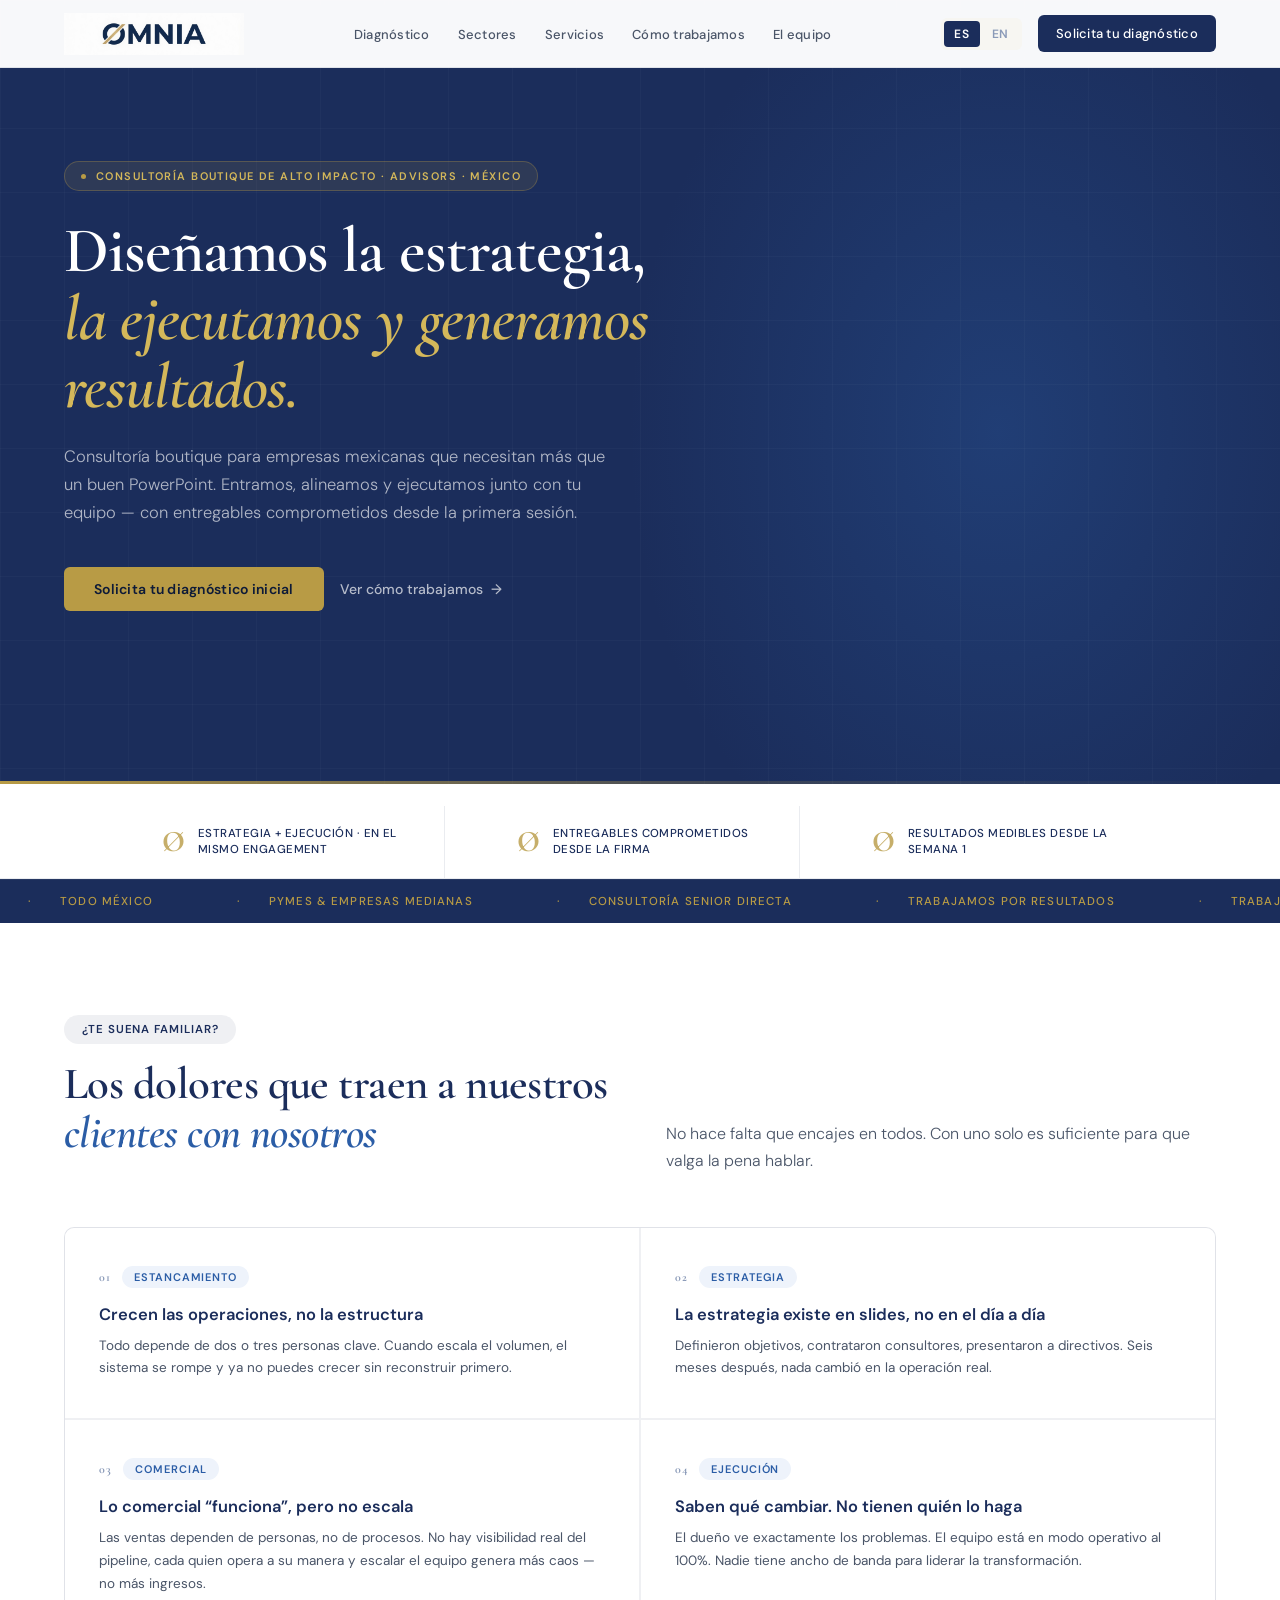
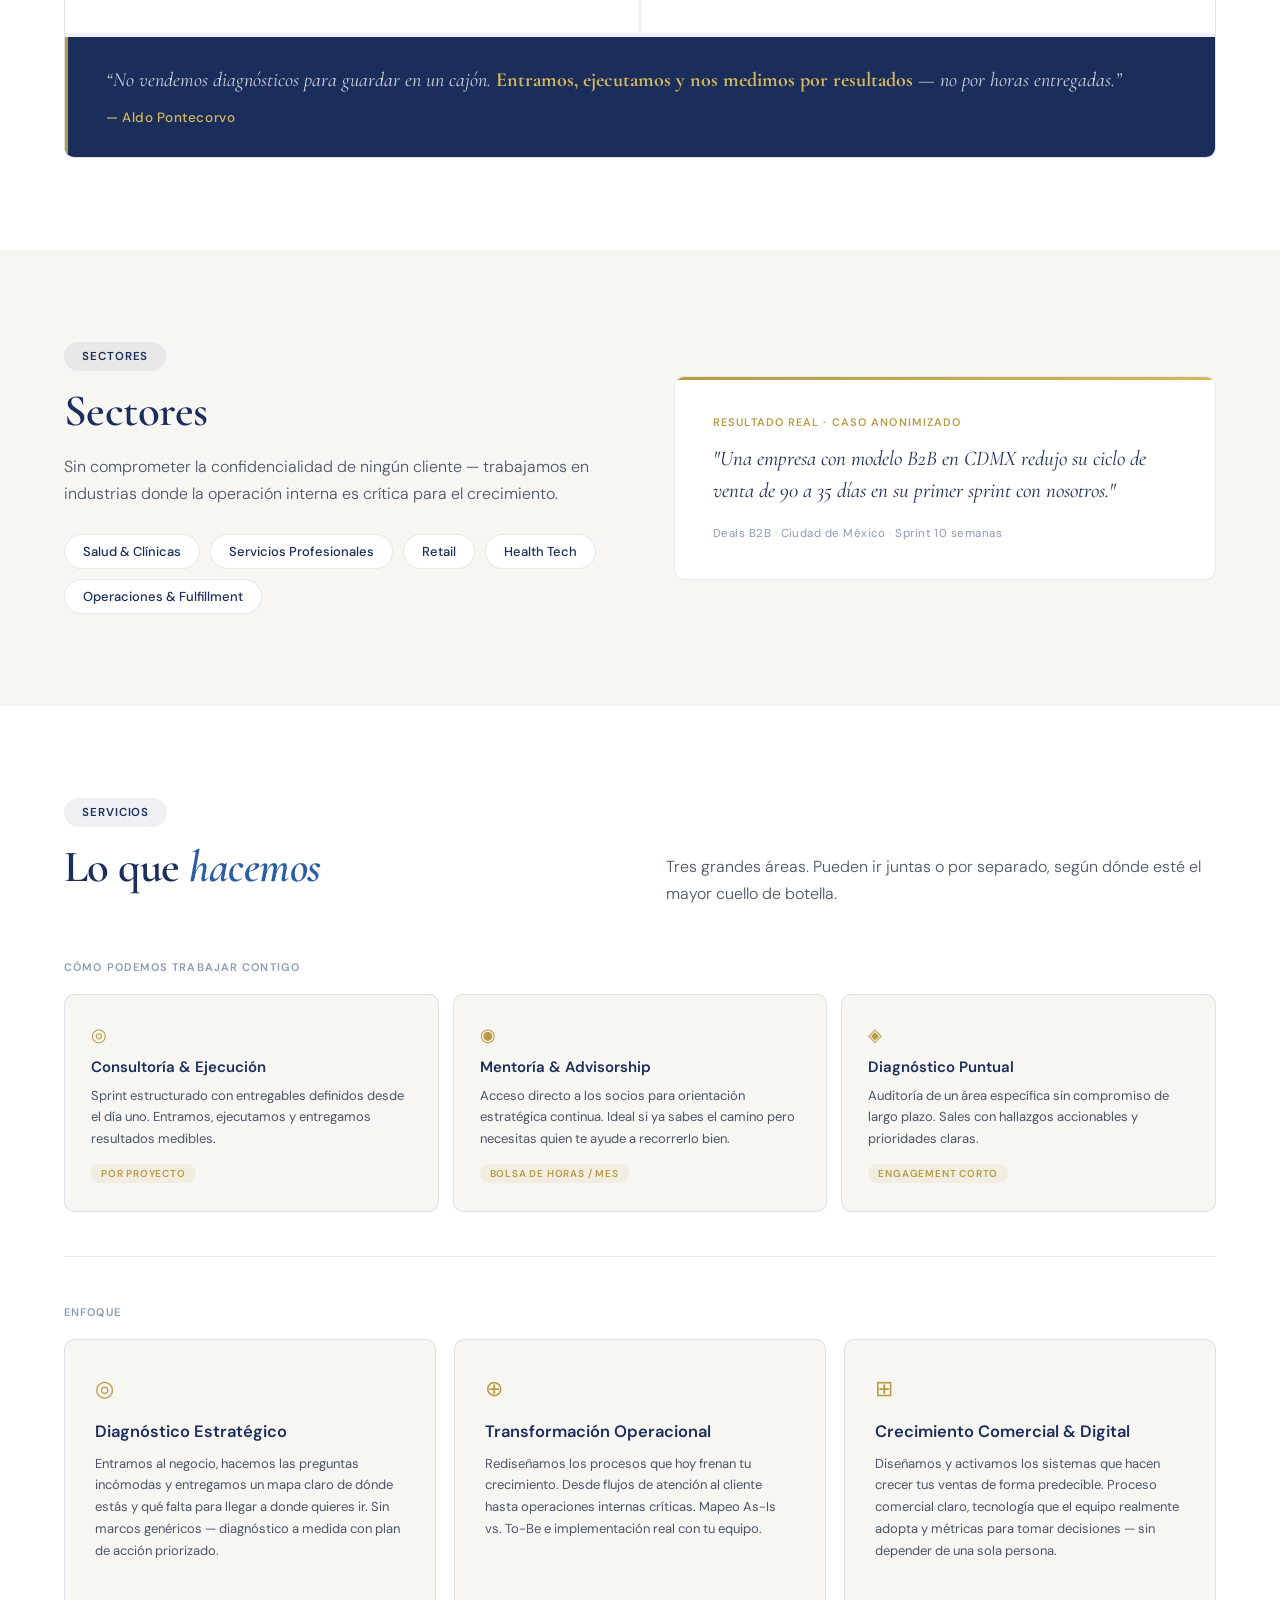
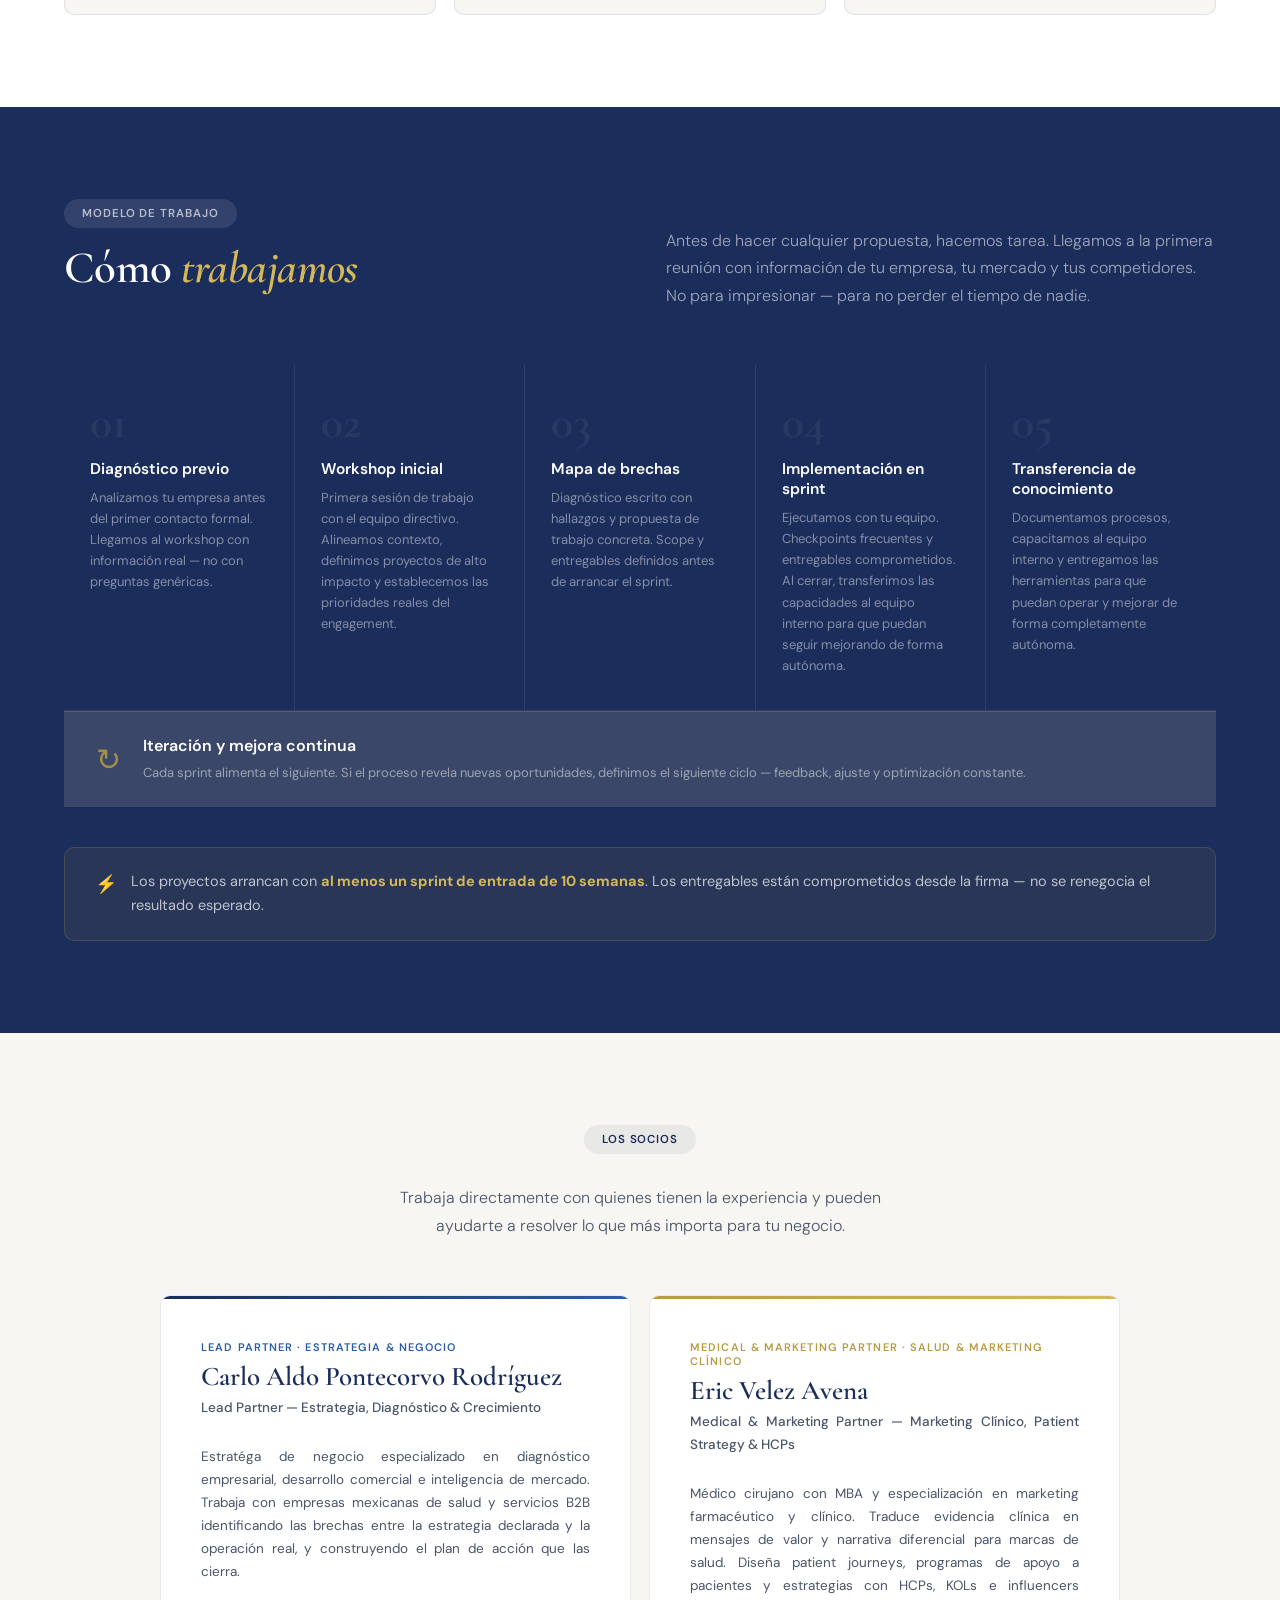
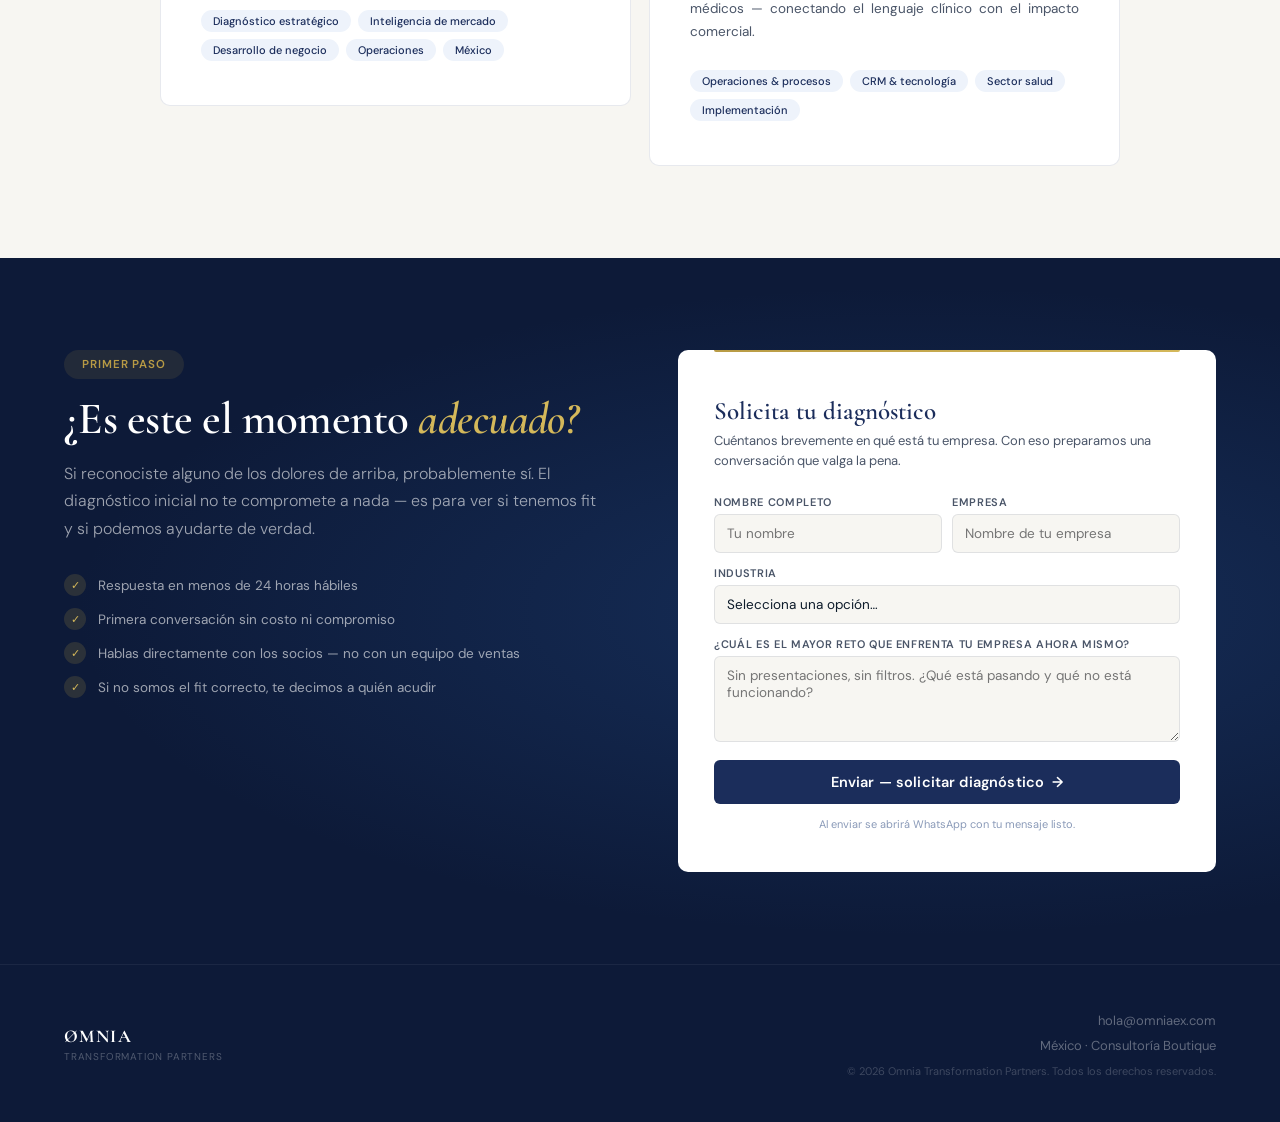
==== commit 0a9d64d3: "Update index.html" ====
--- a/index.html
+++ b/index.html
@@ -511,7 +511,7 @@
   <div class="partners">
     <div class="p-card reveal">
       <div class="p-role" data-i18n="aldo.role">Lead Partner &#183; Estrategia &amp; Negocio</div>
-      <h3>Aldo Pontecorvo</h3>
+      <h3>Carlo Aldo Pontecorvo Rodríguez</h3>
       <p class="p-title" data-i18n="aldo.title">Lead Partner &#8212; Estrategia, Diagn&#243;stico &amp; Crecimiento</p>
       <p data-i18n="aldo.p">Estrat&#233;ga de negocio especializado en diagn&#243;stico empresarial, desarrollo comercial e inteligencia de mercado. Trabaja con empresas mexicanas de salud y servicios B2B identificando las brechas entre la estrategia declarada y la operaci&#243;n real, y construyendo el plan de acci&#243;n que las cierra.</p>
       <div class="p-tags">
@@ -523,7 +523,7 @@
     </div>
     <div class="p-card gt reveal d2">
       <div class="p-role" data-i18n="eric.role">Medical &amp; Marketing Partner &#183; Salud &amp; Marketing Cl&#237;nico</div>
-      <h3>Eric Velez</h3>
+      <h3>Eric Velez Avena</h3>
       <p class="p-title" data-i18n="eric.title">Medical &amp; Marketing Partner &#8212; Marketing Cl&#237;nico, Patient Strategy &amp; HCPs</p>
       <p data-i18n="eric.p">M&#233;dico cirujano con MBA y especializaci&#243;n en marketing farmac&#233;utico y cl&#237;nico. Traduce evidencia cl&#237;nica en mensajes de valor y narrativa diferencial para marcas de salud. Dise&#241;a patient journeys, programas de apoyo a pacientes y estrategias con HCPs, KOLs e influencers m&#233;dicos &#8212; conectando el lenguaje cl&#237;nico con el impacto comercial.</p>
       <div class="p-tags">
@@ -668,7 +668,7 @@
     "eng1.h":"Consultoría & Ejecución","eng1.p":"Sprint estructurado con entregables definidos desde el día uno. Entramos, ejecutamos y entregamos resultados medibles.","eng1.b":"Por proyecto",
     "eng2.h":"Mentoría & Advisorship","eng2.p":"Acceso directo a los socios para orientación estratégica continua. Ideal si ya sabes el camino pero necesitas quien te ayude a recorrerlo bien.","eng2.b":"Bolsa de horas / mes",
     "eng3.h":"Diagnóstico Puntual","eng3.p":"Auditoría de un área específica sin compromiso de largo plazo. Sales con hallazgos accionables y prioridades claras.","eng3.b":"Engagement corto",
-    "svc.areas":"ENFOQUE","foot.sub":"Transformation Partners","foot.link":"México · Consultoría Boutique","foot.copy":"© 2026 Omnia Transformation Partners. Todos los derechos reservados."
+    "svc.areas":"ENFOQUE","foot.sub":"Transformation Partners","foot.link":"México · Consultoría Boutique","foot.copy":"© 2026 Omnia Transformation Partners. PORC860425A22. Todos los derechos reservados."
   },
   en: {
     "nav.diag":"Assessment","nav.svc":"Services","nav.how":"How we work","nav.team":"The team",
@@ -736,7 +736,7 @@
     "eng1.h":"Consulting & Execution","eng1.p":"Structured sprint with deliverables defined from day one. We come in, execute, and deliver measurable results.","eng1.b":"Per project",
     "eng2.h":"Mentorship & Advisorship","eng2.p":"Direct access to the partners for ongoing strategic guidance. Ideal when you know the direction but need someone to help you get there right.","eng2.b":"Flexible hours / month",
     "eng3.h":"Point Assessment","eng3.p":"Audit of a specific area of your business, no long-term commitment. You leave with actionable findings and clear priorities.","eng3.b":"Short engagement",
-    "svc.areas":"FOCUS","foot.sub":"Transformation Partners","foot.link":"Mexico · Boutique Consulting","foot.copy":"© 2026 Omnia Transformation Partners. All rights reserved."
+    "svc.areas":"FOCUS","foot.sub":"Transformation Partners","foot.link":"Mexico · Boutique Consulting","foot.copy":"© 2026 Omnia Transformation Partners. PORC860425A22. All rights reserved."
   }
 };
 
@@ -815,4 +815,4 @@
 }
 </script>
 </body>
-</html>+</html>
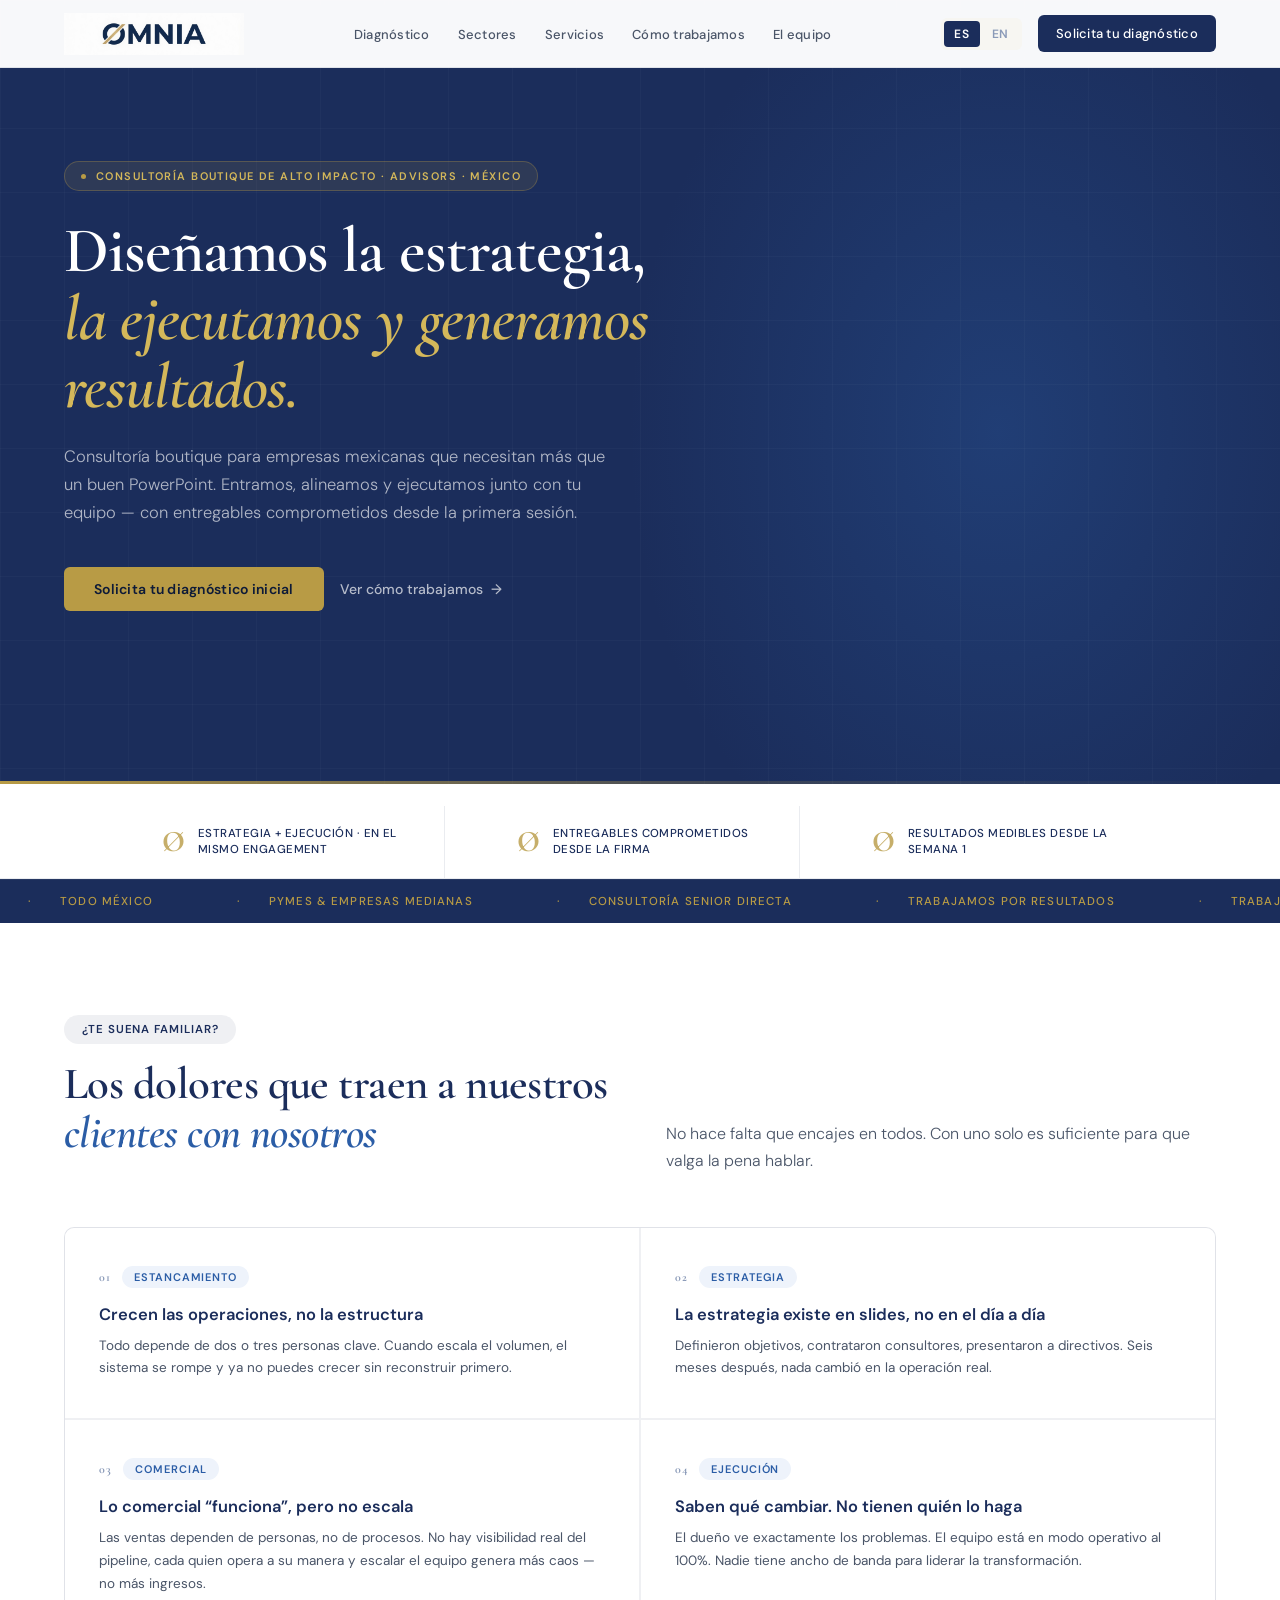
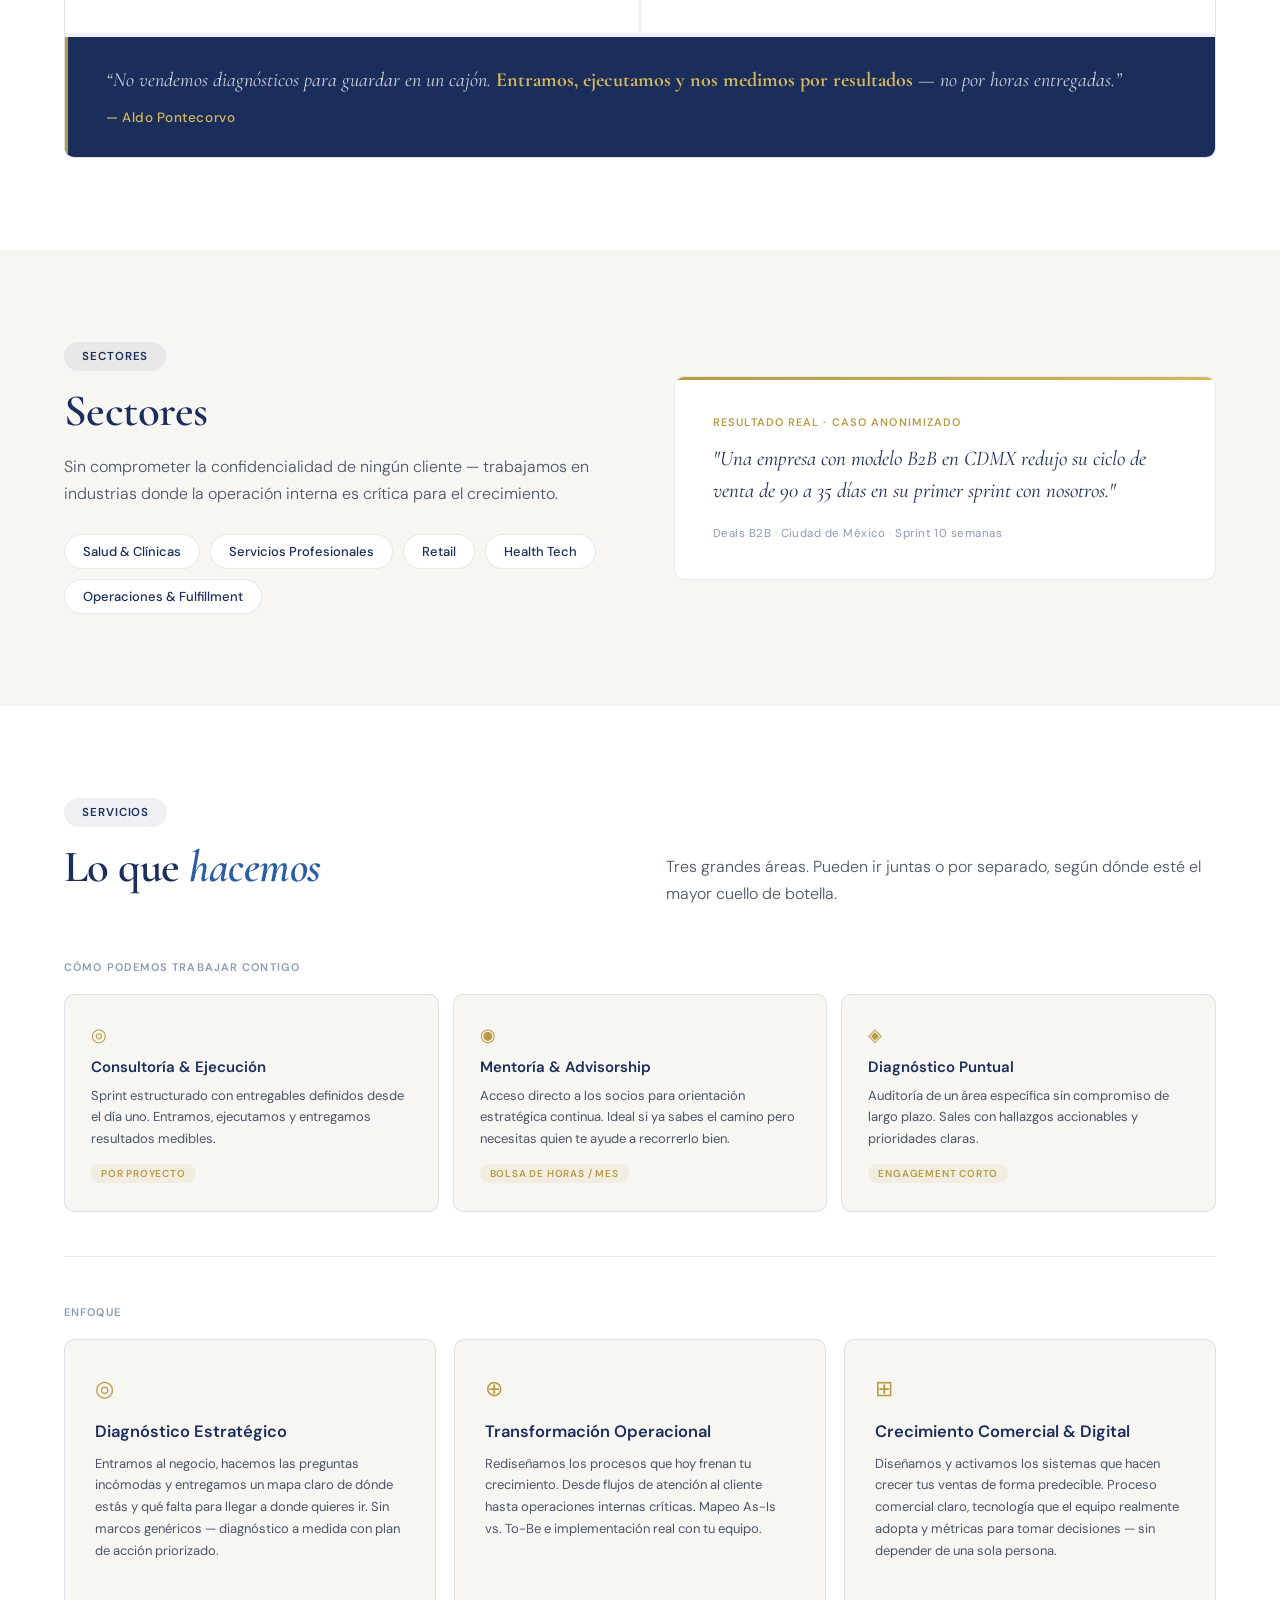
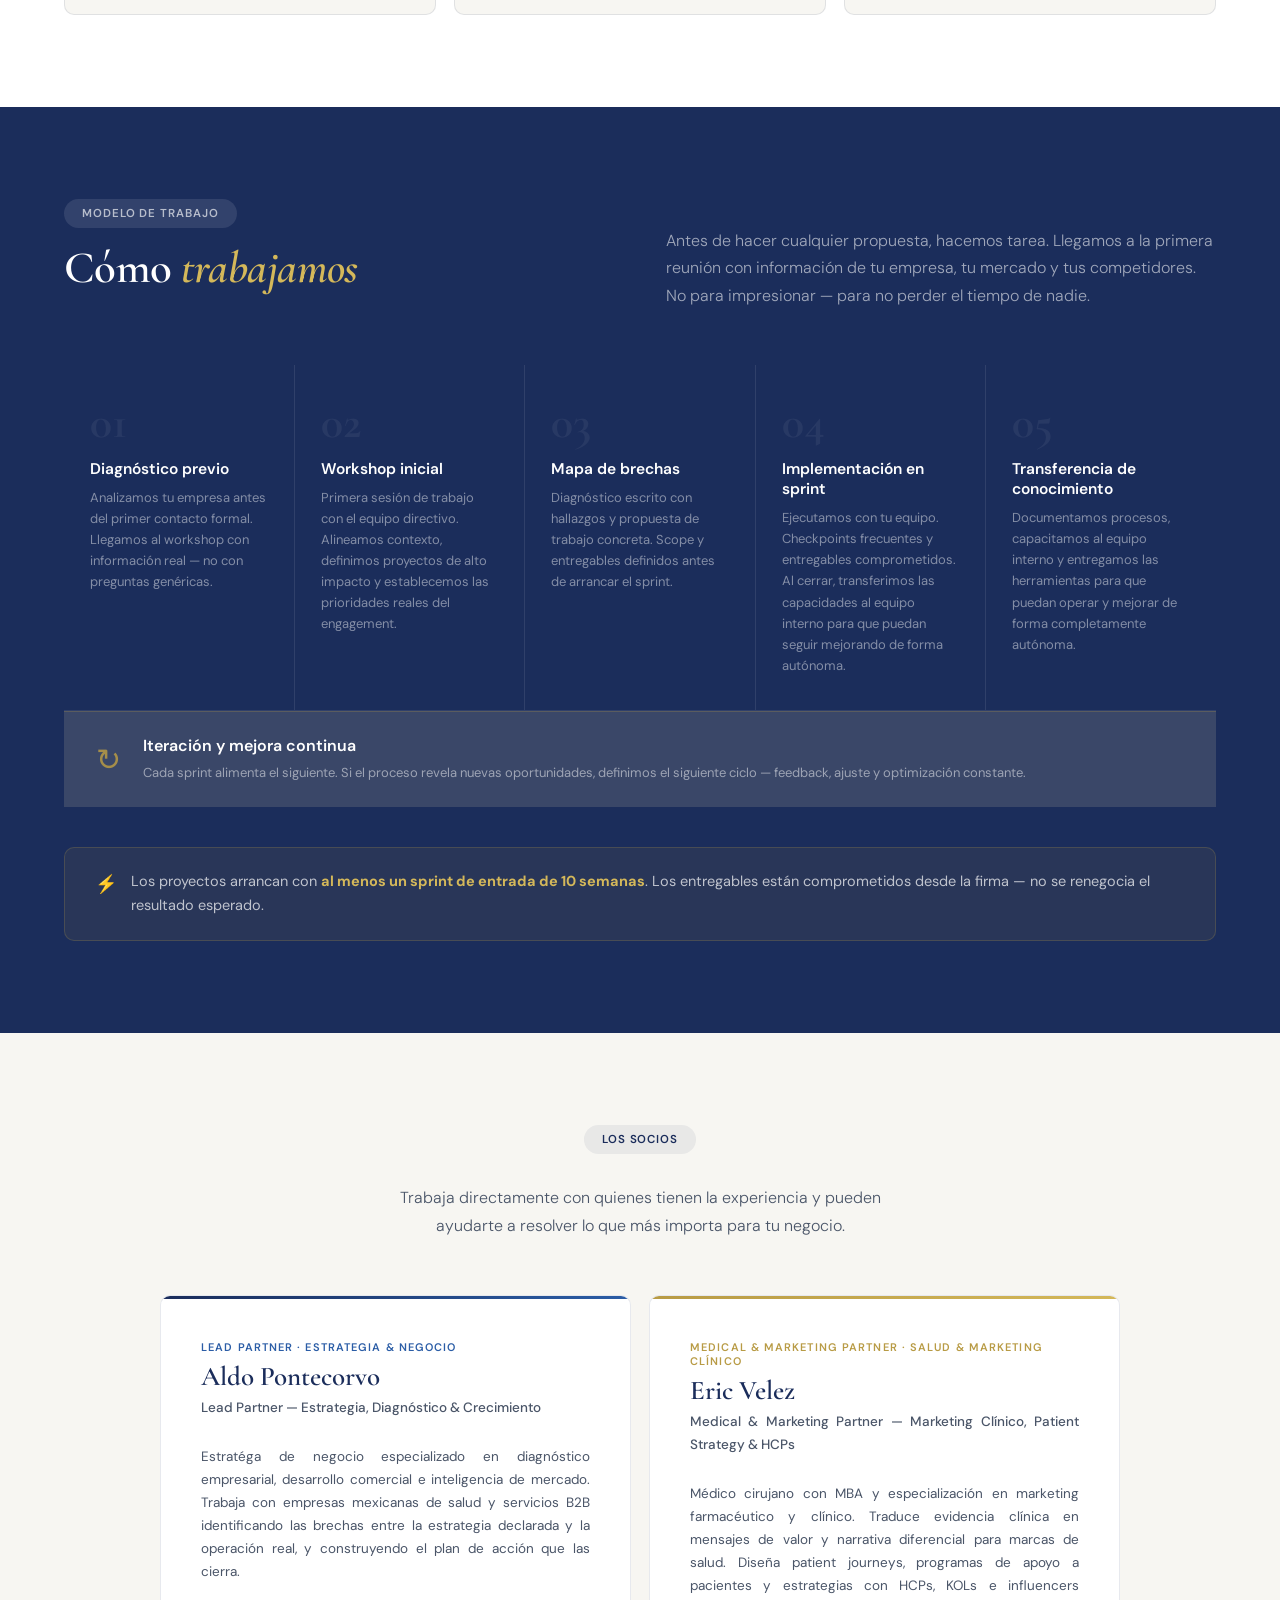
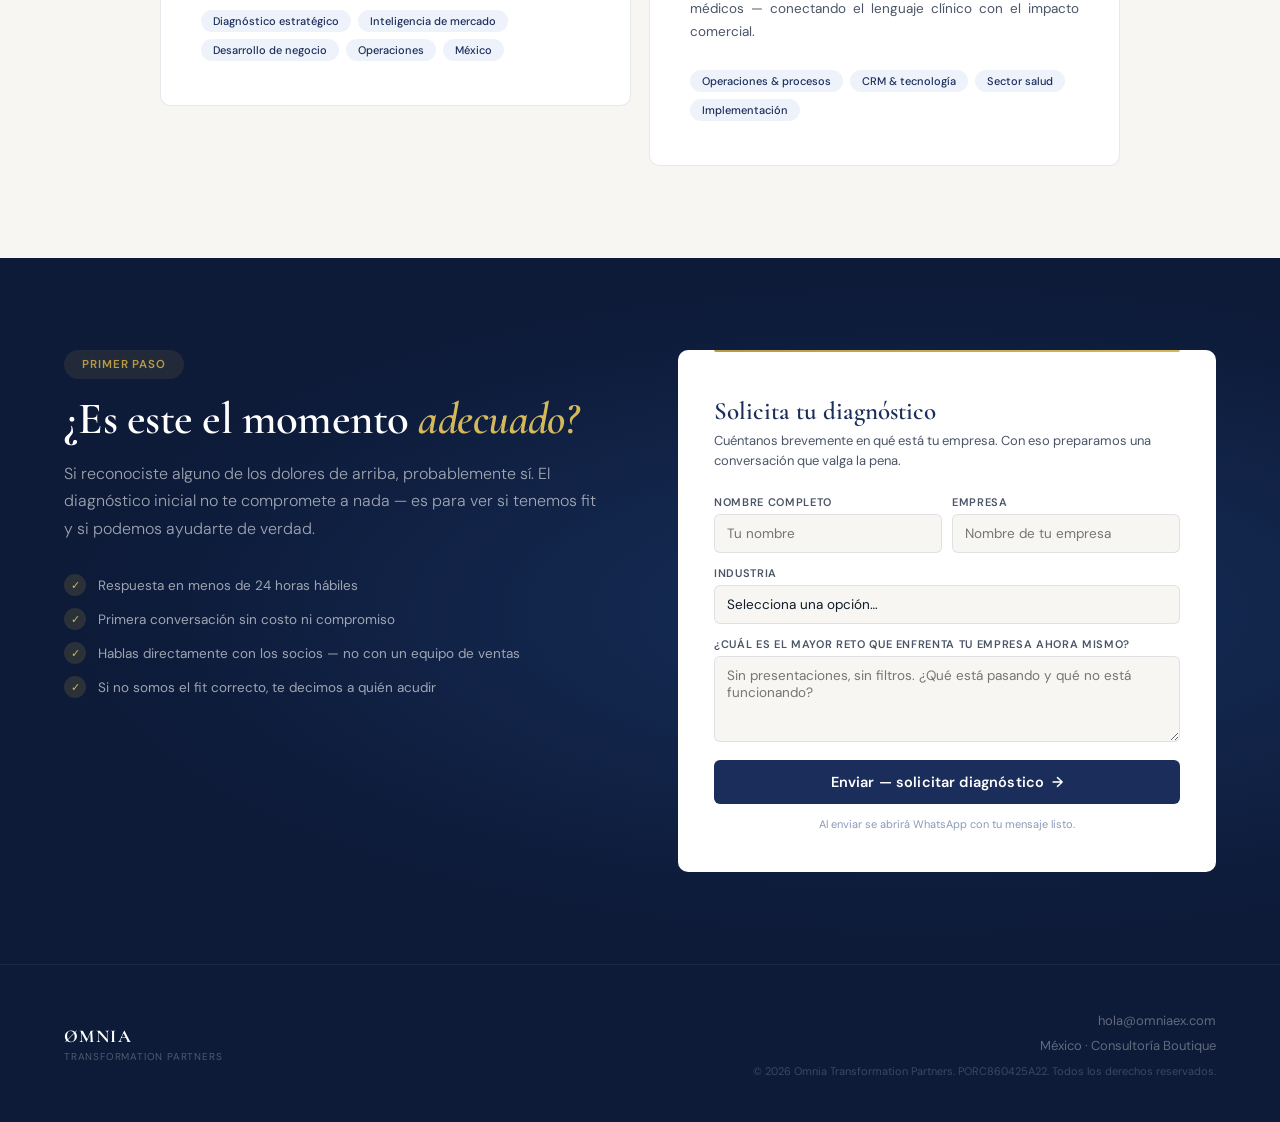
==== commit 6a86281f: "Add files via upload" ====
--- a/index.html
+++ b/index.html
@@ -511,7 +511,7 @@
   <div class="partners">
     <div class="p-card reveal">
       <div class="p-role" data-i18n="aldo.role">Lead Partner &#183; Estrategia &amp; Negocio</div>
-      <h3>Carlo Aldo Pontecorvo Rodríguez</h3>
+      <h3>Aldo Pontecorvo</h3>
       <p class="p-title" data-i18n="aldo.title">Lead Partner &#8212; Estrategia, Diagn&#243;stico &amp; Crecimiento</p>
       <p data-i18n="aldo.p">Estrat&#233;ga de negocio especializado en diagn&#243;stico empresarial, desarrollo comercial e inteligencia de mercado. Trabaja con empresas mexicanas de salud y servicios B2B identificando las brechas entre la estrategia declarada y la operaci&#243;n real, y construyendo el plan de acci&#243;n que las cierra.</p>
       <div class="p-tags">
@@ -523,7 +523,7 @@
     </div>
     <div class="p-card gt reveal d2">
       <div class="p-role" data-i18n="eric.role">Medical &amp; Marketing Partner &#183; Salud &amp; Marketing Cl&#237;nico</div>
-      <h3>Eric Velez Avena</h3>
+      <h3>Eric Velez</h3>
       <p class="p-title" data-i18n="eric.title">Medical &amp; Marketing Partner &#8212; Marketing Cl&#237;nico, Patient Strategy &amp; HCPs</p>
       <p data-i18n="eric.p">M&#233;dico cirujano con MBA y especializaci&#243;n en marketing farmac&#233;utico y cl&#237;nico. Traduce evidencia cl&#237;nica en mensajes de valor y narrativa diferencial para marcas de salud. Dise&#241;a patient journeys, programas de apoyo a pacientes y estrategias con HCPs, KOLs e influencers m&#233;dicos &#8212; conectando el lenguaje cl&#237;nico con el impacto comercial.</p>
       <div class="p-tags">
@@ -594,7 +594,7 @@
   <div class="fright">
     <a href="mailto:hola@omniaex.com">hola@omniaex.com</a>
     <a href="#inicio" data-i18n="foot.link">M&#233;xico &#183; Consultor&#237;a Boutique</a>
-    <div class="copy" data-i18n="foot.copy">&#169; 2026 Omnia Transformation Partners. Todos los derechos reservados.</div>
+    <div class="copy" data-i18n="foot.copy">&#169; 2026 Omnia Transformation Partners. PORC860425A22. Todos los derechos reservados.</div>
   </div>
 </footer>
 
@@ -815,4 +815,4 @@
 }
 </script>
 </body>
-</html>
+</html>
